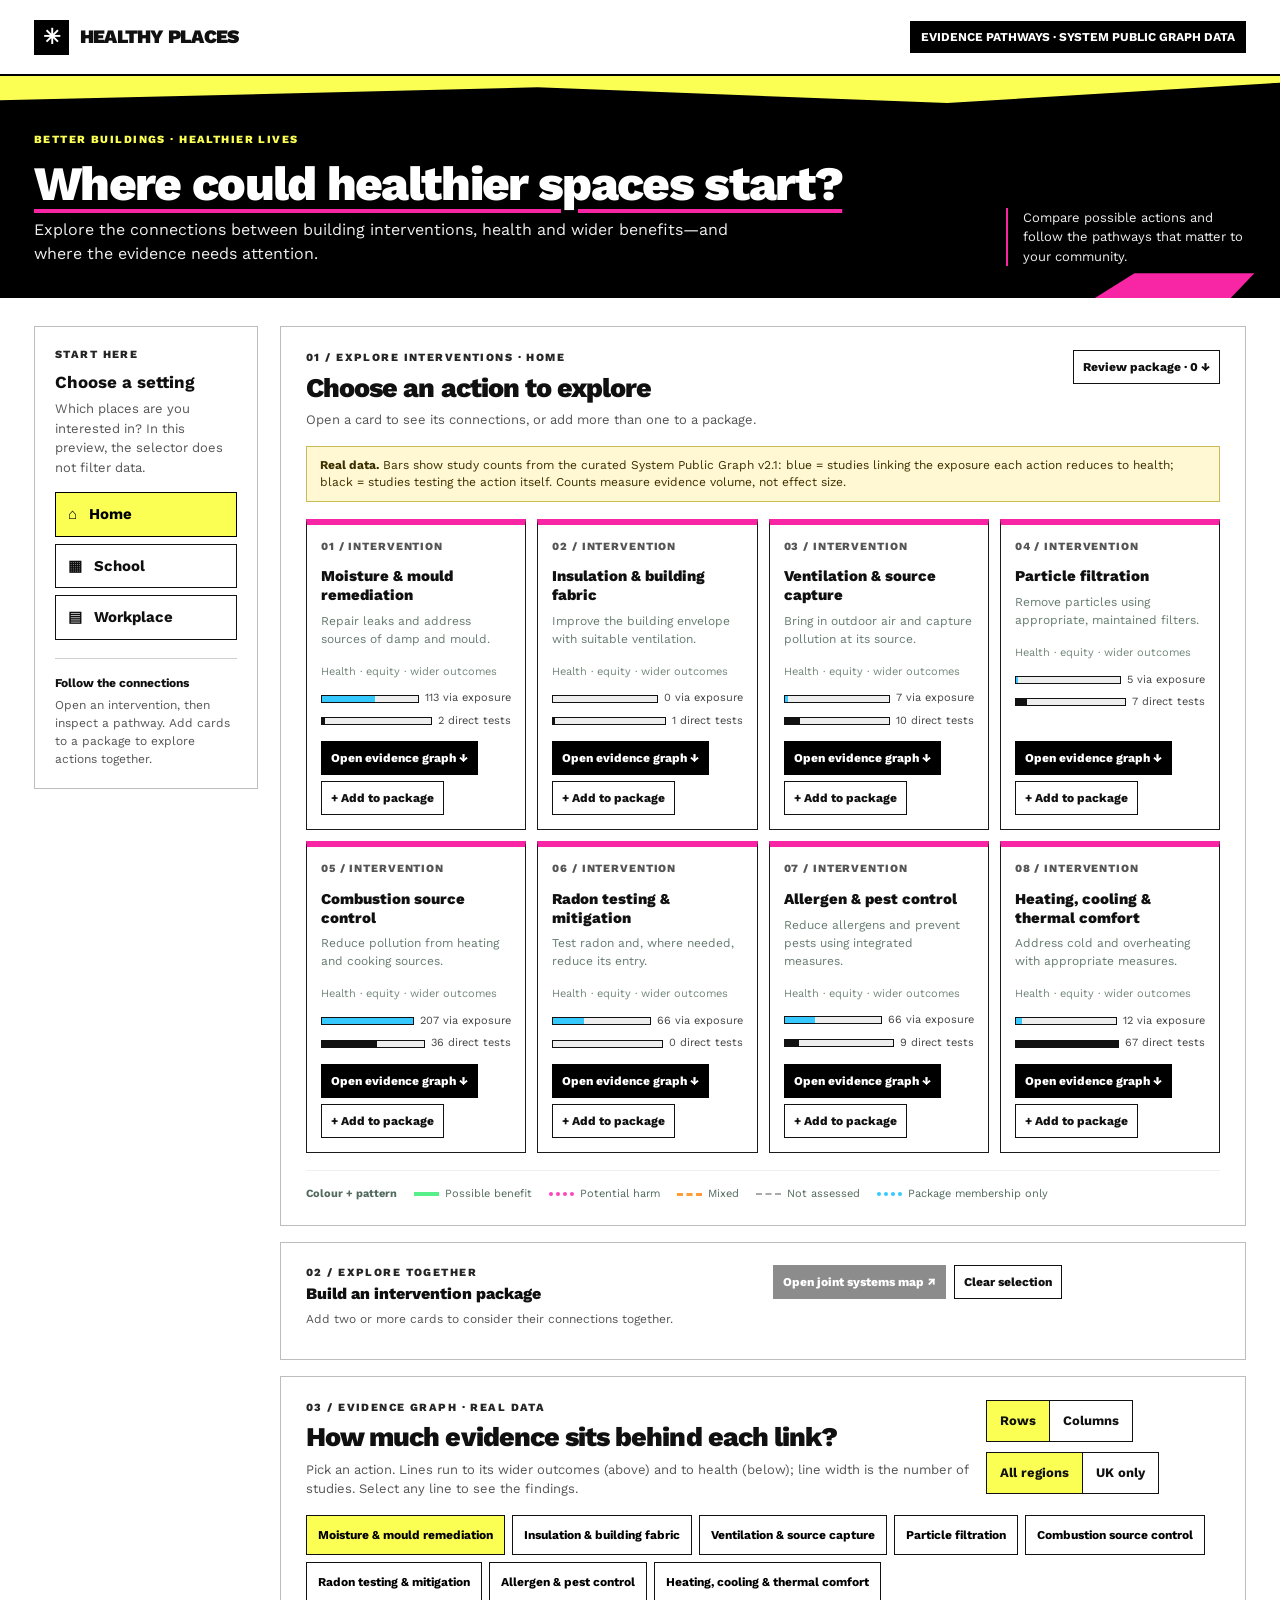
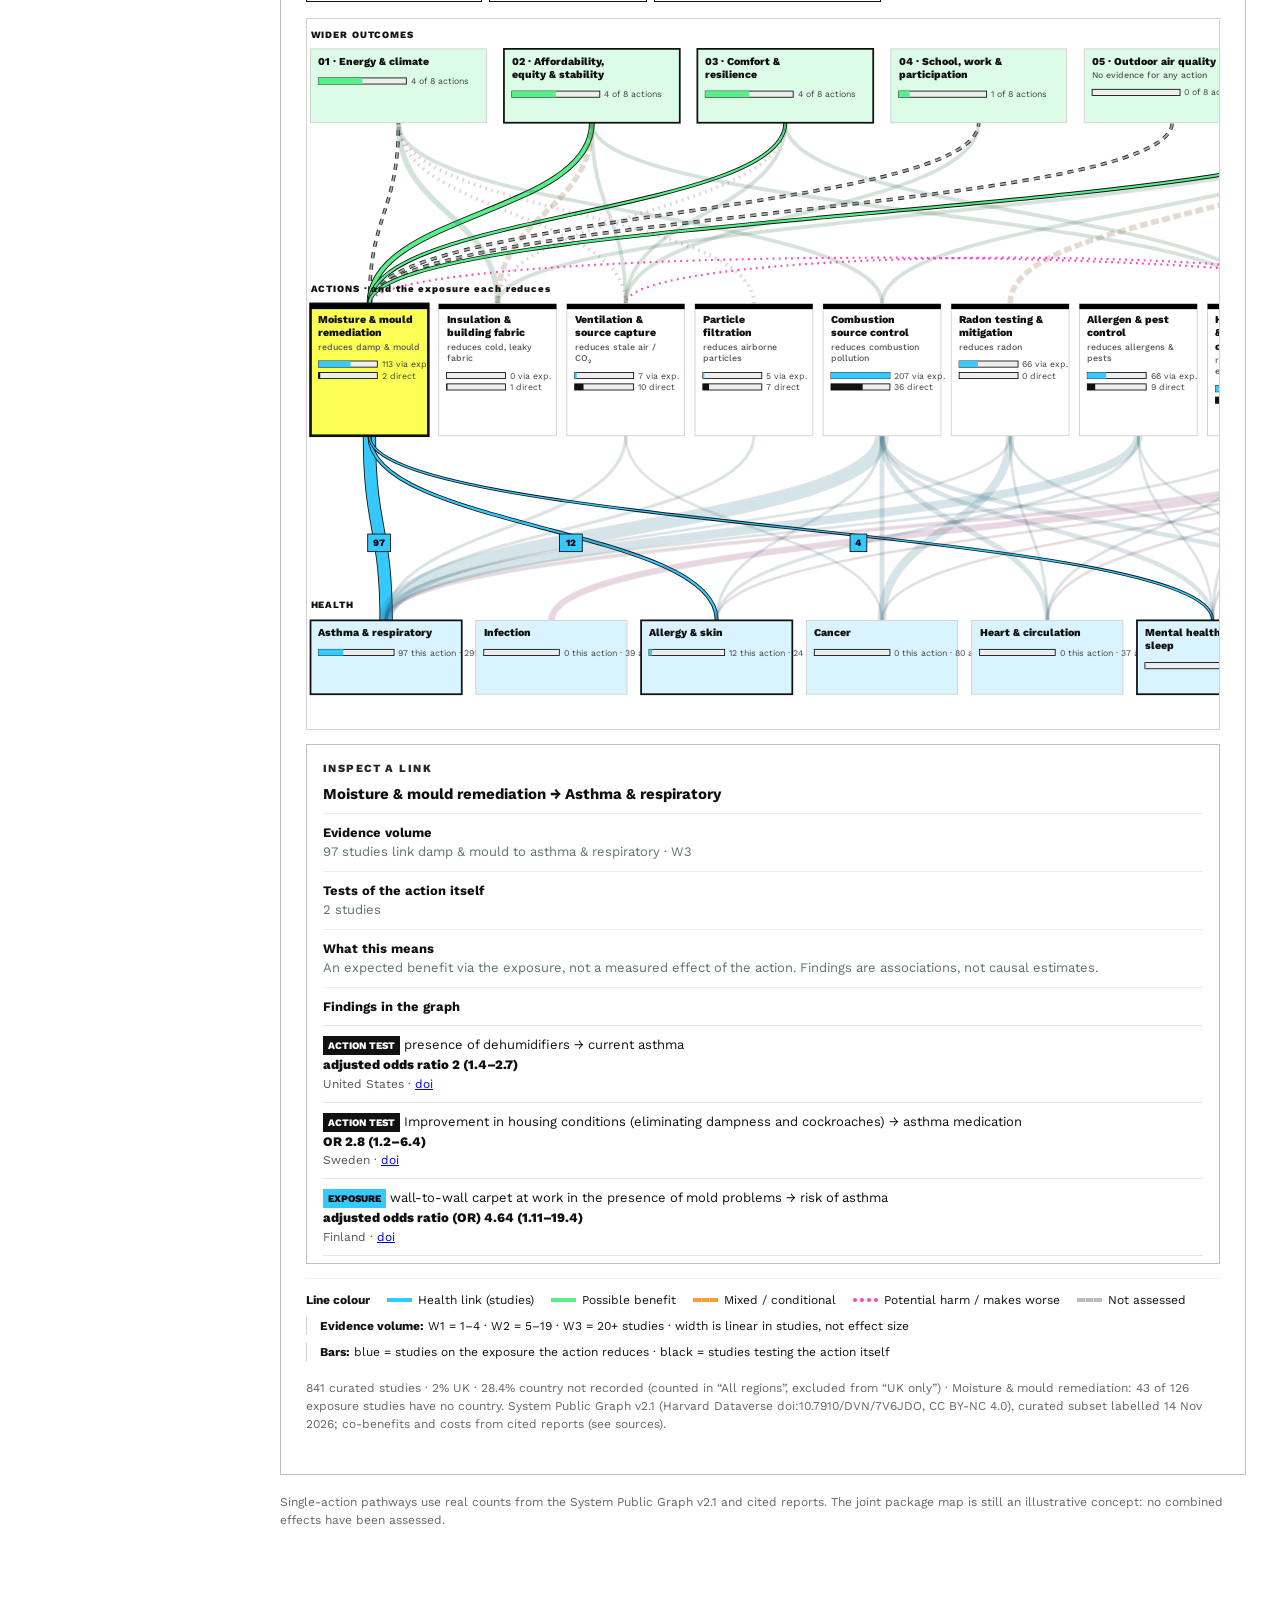
==== index.html @ 74976716 "Serve app at Pages root; ignore raw downloads" ====
<!doctype html>
<html lang="en"><head><meta charset="utf-8"><meta name="viewport" content="width=device-width, initial-scale=1">
<title>Healthy Places — indoor air evidence pathways</title>
<link rel="preconnect" href="https://fonts.googleapis.com"><link href="https://fonts.googleapis.com/css2?family=Work+Sans:wght@400;500;600;700;800;900&display=swap" rel="stylesheet">
<style>
:root{--ink:#173a32;--muted:#60766d;--green:#17664f;--line:#dce7dd;--paper:#f5f7f1;--amber:#a96114;--harm:#9b4661}*{box-sizing:border-box}body{margin:0;background:var(--paper);color:var(--ink);font:15px/1.5 system-ui,-apple-system,"Segoe UI",sans-serif}button{font:inherit;cursor:pointer}button:focus-visible{outline:3px solid #d39737;outline-offset:3px}.shell{max-width:1390px;margin:auto;padding:0 34px}.top{background:white;border-bottom:1px solid var(--line)}.top .shell{height:74px;display:flex;align-items:center;justify-content:space-between}.brand{display:flex;gap:11px;align-items:center;font-weight:800;font-size:19px;letter-spacing:-.04em}.mark{display:grid;place-items:center;width:35px;height:35px;border-radius:11px;background:#226f5a;color:#fff;font-size:21px}.tag{font-size:12px;font-weight:700;color:#527366;background:#eaf3eb;border-radius:50px;padding:7px 11px}.main{padding-top:34px;padding-bottom:60px}.eyebrow,.cap{font-size:11px;letter-spacing:.13em;text-transform:uppercase;font-weight:800;color:#5a8371}.hero{display:flex;justify-content:space-between;gap:30px;align-items:end;margin-bottom:25px}.hero h1{font:500 clamp(34px,4vw,48px)/1.08 Georgia,serif;letter-spacing:-.035em;margin:9px 0}.hero p{margin:0;max-width:700px;color:var(--muted);font-size:16px}.hero-note{border-left:2px solid #b5d5c2;padding-left:15px;max-width:240px;color:var(--muted);font-size:13px}.layout{display:grid;grid-template-columns:224px minmax(0,1fr);align-items:start;gap:22px}.side,.panel,.detail,.pack{background:white;border:1px solid var(--line);border-radius:16px}.side{padding:20px;position:sticky;top:15px}.side h2{font-size:17px;margin:6px 0 4px}.side p{font-size:13px;color:var(--muted);margin:0 0 15px}.choices{display:grid;gap:7px}.choice{border:1px solid var(--line);background:white;color:var(--ink);border-radius:9px;padding:10px 12px;text-align:left;font-weight:700}.choice[aria-pressed=true]{background:#e5f2e9;border-color:#76a58a;color:#155e48}.side-note{border-top:1px solid var(--line);padding-top:15px;margin-top:18px;font-size:12px;color:var(--muted)}.side-note b{display:block;color:var(--ink);margin-bottom:4px}.panel{padding:23px 25px}.panelhead{display:flex;justify-content:space-between;gap:16px;align-items:start}.panelhead h2,.detail h2{font:500 27px/1.15 Georgia,serif;letter-spacing:-.02em;margin:6px 0}.panelhead p,.detail p{margin:0;color:var(--muted);font-size:13px}.sim{background:#fff5e3;color:#835921;border:1px solid #eddbb7;border-radius:9px;padding:10px 13px;margin:17px 0;font-size:12px;line-height:1.4}.cards{display:grid;grid-template-columns:repeat(4,minmax(0,1fr));gap:11px}.card{display:flex;flex-direction:column;border:1px solid #d6e5d8;background:#f9fcf8;border-radius:13px;padding:14px;min-height:252px;overflow:hidden}.card.open{background:#f1f8f3;border-color:#8bb69a}.card-top{display:flex;justify-content:space-between;align-items:center;gap:6px}.number{font-size:11px;color:#799083;font-weight:800;letter-spacing:.08em}.card h3{font-size:15px;line-height:1.25;margin:10px 0 7px}.card p{font-size:12px;color:#667b70;margin:0}.card-body{flex:1}.front-foot{font-size:11px;color:#75897d;margin-top:16px}.card-actions{display:flex;gap:6px;flex-wrap:wrap;margin-top:12px}.btn{border:1px solid #bad6c3;border-radius:8px;color:#175d47;background:white;font-size:12px;font-weight:750;padding:7px 9px}.btn.primary{background:#1d6a50;color:white;border-color:#1d6a50}.btn[aria-pressed=true]{background:#e1f1e5;border-color:#83b493}.card-graph{height:107px;width:100%;display:block;margin:4px 0 0}.svg-label{font:600 10px system-ui;fill:#375a4c}.svg-small{font:600 8px system-ui;fill:#587567}.back-caption{font-size:10px!important;color:#708479!important}.mini-legend{display:flex;flex-wrap:wrap;align-items:center;gap:8px 17px;border-top:1px solid #edf1ed;margin-top:17px;padding-top:15px;font-size:11px;color:#526a5e}.leg{display:inline-flex;align-items:center;gap:6px}.stroke{width:25px;border-top:4px solid #23816a}.stroke.mix{border-color:#c27c20;border-top-width:3px;border-top-style:dashed}.stroke.harm{border-color:#a24a67;border-top-style:dotted}.stroke.na{border-color:#8b9b92;border-top-style:dashed;border-top-width:2px}.weight{border-left:1px solid var(--line);padding-left:13px}.detail,.pack{margin-top:16px;padding:22px 25px}.detailhead{display:flex;align-items:start;justify-content:space-between;gap:15px}.detailhead .tag{white-space:nowrap}.flow{display:grid;grid-template-columns:1fr 42px 1fr 42px 1fr 42px 1fr;align-items:center;gap:0;margin:18px 0}.node{background:#f5f9f4;border:1px solid #dce9dc;border-radius:10px;padding:13px;min-height:91px}.node b{display:block;font-size:13px;line-height:1.25;margin-top:7px}.node span{font-size:10px;color:#668073;text-transform:uppercase;letter-spacing:.07em;font-weight:800}.edge{height:0;border-top:5px solid #23816a;position:relative}.edge:after{content:'›';position:absolute;right:-3px;top:-16px;color:#23816a;font-size:21px}.edge.mid{border-top:3px dashed #c27c20}.edge.mid:after{color:#a66b1e}.edge.none{border-top:2px dashed #8b9b92}.edge.none:after{color:#8b9b92}.details-grid{display:grid;grid-template-columns:1fr 1fr;gap:10px}.insight{background:#f7f9f5;border-radius:9px;padding:12px 14px;font-size:12px;color:#5f7369}.insight b{display:block;color:#254f3d;margin-bottom:3px}.pack{display:flex;justify-content:space-between;gap:20px;align-items:center}.pack h2{font-size:16px;margin:0 0 4px}.pack p{font-size:12px;color:var(--muted);margin:0}.selected{display:flex;flex-wrap:wrap;gap:6px;margin-top:9px}.chip{border-radius:30px;padding:5px 9px;background:#eaf4eb;color:#27614a;font-size:11px;font-weight:700}.foot{font-size:12px;color:#708377;margin:18px 0}.focus-btn{border:0;background:none;text-decoration:underline;text-underline-offset:3px;color:#17664f;padding:0;font-weight:700;font-size:11px}.live{position:absolute;left:-9999px}.back-title{font-size:11px;font-weight:700;color:#4e7461;margin:7px 0 0}
@media(max-width:1150px){.cards{grid-template-columns:repeat(2,minmax(0,1fr))}.card{min-height:222px}}@media(max-width:750px){.shell{padding-left:17px;padding-right:17px}.hero-note{display:none}.layout{grid-template-columns:1fr}.side{position:static}.choices{grid-template-columns:repeat(3,1fr)}.side-note{display:none}.panel,.detail,.pack{padding:18px}.flow{grid-template-columns:1fr;gap:4px}.node{min-height:auto}.edge,.edge.mid,.edge.none{height:18px;width:0;border-top:0;border-left:3px solid #23816a;justify-self:center}.edge.mid{border-left:3px dashed #c27c20}.edge.none{border-left:2px dashed #8b9b92}.edge:after{content:'⌄';right:auto;top:2px;left:-7px}.pack{align-items:start;flex-direction:column}.weight{border:0;padding:0}.details-grid{grid-template-columns:1fr}}@media(max-width:470px){.cards{grid-template-columns:1fr}.hero h1{font-size:34px}.top .tag{font-size:10px}.panelhead{display:block}.card{min-height:190px}}
.svg-label{font-size:12px}.svg-small{font-size:10px}.card-graph{height:120px}.card{min-height:240px}.pack>div{flex:1}.pack{align-items:flex-start}
dialog.map-dialog{border:0;border-radius:18px;padding:0;width:min(1500px,96vw);max-width:none;max-height:95vh;background:#f6f8f3;color:var(--ink);box-shadow:0 30px 90px #0b2a1b55}dialog.map-dialog::backdrop{background:#102e24bb}.modal-head{position:sticky;top:0;z-index:5;background:#fff;border-bottom:1px solid var(--line);padding:18px 27px;display:flex;align-items:start;justify-content:space-between;gap:20px}.modal-head h2{font:500 30px/1.15 Georgia,serif;margin:4px 0}.modal-head p{font-size:13px;color:var(--muted);margin:0}.close{background:white;border:1px solid var(--line);border-radius:8px;padding:8px 13px;color:var(--ink);font-weight:700}.modal-body{padding:0 27px 28px}.map-grid{display:grid;grid-template-columns:minmax(0,1fr) 280px;gap:15px;align-items:start}.map-box,.inspector,.investment{background:#fff;border:1px solid var(--line);border-radius:14px}.map-box{padding:17px}.map-box h3,.inspector h3,.investment h3{margin:0;font-size:16px}.map-box p,.inspector p,.investment p{font-size:12px;color:var(--muted);margin:5px 0}.graph-wrap{overflow-x:auto;background:#f9fbf8;border:1px solid #edf2eb;border-radius:11px;margin-top:12px}.network{width:100%;min-width:850px;height:auto;display:block}.network text{font-family:system-ui,sans-serif}.network .heading{font-size:11px;letter-spacing:1px;font-weight:800;fill:#678579}.network .node-title{font-size:12px;font-weight:700;fill:#254e40}.network .node-sub{font-size:10px;fill:#71867b}.network .map-edge{fill:none;stroke-linecap:round}.network .edge-hit{fill:none;stroke:transparent;stroke-width:20;cursor:pointer}.network .edge-hit:focus{stroke:#e4b45177;outline:none}.network .edge-num{font-size:10px;font-weight:800;fill:white;pointer-events:none}.network .edge-badge{pointer-events:none}.map-legend{margin:10px 0 0;padding:0;border:0}.inspector{padding:17px;position:sticky;top:90px}.inspector h4{font-size:14px;line-height:1.3;margin:12px 0}.metric{border-top:1px solid #e8eee8;padding:9px 0;font-size:12px;color:#5d7468}.metric b{display:block;color:#244b3b}.demo-label{font-weight:800;color:#9b6426}.link-list{display:flex;flex-wrap:wrap;gap:6px;margin-top:11px}.link-list button{font-size:11px;padding:6px 8px}.link-list button[aria-pressed=true]{background:#1e6b51;color:white;border-color:#1e6b51}.investment{padding:18px;margin-top:15px}.investment-grid{display:grid;grid-template-columns:repeat(3,1fr);gap:10px;margin-top:10px}.investment-cell{padding:13px;background:#f6f9f5;border-radius:9px}.investment-cell b{font-size:12px;color:#275443}.investment-cell p{font-size:12px}.card{min-height:205px}.card h3{margin-top:12px}.node-under{font-size:11px;color:#769083;margin-top:13px}
@media(max-width:1000px){.map-grid{grid-template-columns:1fr}.inspector{position:static}.investment-grid{grid-template-columns:1fr}.modal-head{position:static}.modal-body{padding:0 16px 20px}.modal-head{padding:16px}.modal-head h2{font-size:24px}} 
dialog.map-dialog{border-radius:0}.network .edge-hit{stroke-width:26}.link-list button{font-size:12px}.map-note{margin:8px 0!important;font-size:12px!important;color:#4b4b4b!important}
/* Visual language inspired by Elevate Great: bold typography, monochrome and angular neon accents. */
:root{--ink:#101010;--muted:#555;--green:#111;--line:#d0d0d0;--paper:#fff}body{font-family:"Work Sans",Arial,Helvetica,sans-serif;background:#fff}.top{border-bottom:2px solid #000}.brand{font-weight:900;text-transform:uppercase;letter-spacing:-.04em}.mark{background:#000;color:#fff;border-radius:0}.top .tag{background:#000;color:#fff;border-radius:0;text-transform:uppercase}.main{padding-top:0}.hero{position:relative;background:#000;color:#fff;margin:0 -34px 28px;padding:56px 34px 32px;overflow:hidden}.hero:before{content:"";position:absolute;top:0;left:0;right:0;height:27px;background:#fbff54;clip-path:polygon(0 0,100% 0,100% 25%,74% 100%,42% 42%,0 90%)}.hero:after{content:"";position:absolute;right:2%;bottom:0;width:160px;height:25px;background:#f825a5;clip-path:polygon(25% 0,100% 0,85% 100%,0 100%)}.hero h1,.panelhead h2,.modal-head h2{font-family:"Work Sans",Arial,Helvetica,sans-serif;font-weight:800;letter-spacing:-.035em}.hero h1{text-decoration:underline;text-decoration-color:#f825a5;text-decoration-thickness:4px;text-underline-offset:9px}.hero p,.hero-note{color:#eee}.hero .eyebrow{color:#fbff54}.hero-note{border-color:#f825a5}.eyebrow,.cap{color:#252525}.side,.panel,.pack,.map-box,.inspector,.investment,.map-dialog,.card,.investment-cell{border-radius:0}.side,.panel,.pack,.map-box,.inspector,.investment{border:1px solid #bdbdbd}.card{background:#fff;border:1px solid #1b1b1b;border-top:6px solid #f825a5}.card h3{font-weight:800}.number{color:#555}.choice{border:1px solid #111;border-radius:0}.choice[aria-pressed=true]{background:#fbff54;color:#000;border-color:#000}.btn{border:1px solid #111;border-radius:0;color:#111;background:#fff}.btn.primary{background:#000;border-color:#000;color:#fff}.btn:hover,.btn.primary:hover{background:#f825a5;color:#000;border-color:#000}.btn[aria-pressed=true],.chip{background:#fbff54;color:#000;border-radius:0}.sim{background:#fff8d2;color:#3d3000;border:1px solid #c8ba55;border-radius:0}.tag{background:#f5f5f5;color:#111;border-radius:0}.modal-head{border-bottom:4px solid #f825a5}.modal-head h2{font-size:30px}.close{border:1px solid #000;border-radius:0}.map-box,.inspector{background:#fff}.graph-wrap{background:#fafafa;border:1px solid #d1d1d1;border-radius:0}.network .heading{fill:#333}.network .node-title{fill:#111}.investment-cell{background:#f1f1f1}.investment-cell b{color:#111}.link-list button[aria-pressed=true]{background:#000;border-color:#000}.pack h2{font-weight:800}.foot{color:#666}dialog.map-dialog::backdrop{background:#000b}button:focus-visible{outline:3px solid #d31585;outline-offset:3px}@media(max-width:750px){.hero{margin-left:-17px;margin-right:-17px;padding-left:17px;padding-right:17px}.hero:after{display:none}}
.graph-wrap{background:#101010;border:0}.network .heading{fill:#dedede}.network .node-title{fill:#111}.network .edge-num{fill:#111;font-size:10px}.stroke{border-color:#57ef8a}.stroke.mix{border-color:#ff9c36}.stroke.harm{border-color:#ff43bd}.stroke.na{border-color:#aaa}.stroke.member{border-color:#36c9ff;border-top-style:dotted}.package-actions{display:flex;gap:8px;align-items:start;flex-wrap:wrap}.btn:disabled{opacity:.45;cursor:not-allowed}.matrix-wrap{overflow-x:auto;margin-top:20px}.matrix-wrap h3{margin-bottom:6px}.matrix{width:100%;border-collapse:collapse;font-size:12px}.matrix th,.matrix td{text-align:left;border:1px solid #ccc;padding:9px;min-width:130px}.matrix thead th{background:#111;color:white}.matrix tbody th{background:#f4f4f4}.matrix .unknown-cell{color:#555;font-weight:700}.matrix .joint-row th{background:#fbff54}.score-legend{background:#f5f5f5;padding:9px;margin-top:10px;font-size:12px;color:#111}.score-legend b{font-weight:800}.network text{font-family:'Work Sans',Arial,sans-serif}.modal-body .metric b{color:#111}
.index-group{border:1px solid #a5a5a5;margin:8px 0;background:#fff}.index-group summary{cursor:pointer;padding:12px 14px;font-weight:800;background:#f3f3f3;list-style-position:inside}.index-group[open] summary{background:#fbff54}.index-group .group-content{padding:12px}.index-group .group-content p{margin:0 0 10px;color:#444}.matrix-scroll{overflow-x:auto}.matrix{width:100%;min-width:530px}.matrix th,.matrix td{vertical-align:top}.matrix th:first-child{min-width:270px}.matrix thead th:not(:first-child){min-width:150px}.matrix td{color:#333}.indicator-unit{display:block;font-weight:400;color:#555;margin-top:3px}.matrix-actions{display:flex;gap:8px;flex-wrap:wrap;margin:10px 0}.index-count{font-size:11px;font-weight:500;margin-left:5px}.joint-head{background:#075d80!important}.scope-note{font-size:12px;color:#444;max-width:950px}
body:has(dialog[open]){overflow:hidden}.matrix-wrap{scroll-margin-top:150px}.inspector{top:145px}.index-count{font-size:12px}.metric,.matrix,.scope-note{font-size:13px}@media(max-width:1000px){.inspector{position:static}.matrix-wrap{scroll-margin-top:16px}}
.gctl{display:flex;gap:10px;flex-wrap:wrap}.seg{display:flex;border:1px solid #111}.seg button{border:0;background:#fff;color:#111;padding:9px 13px;font-weight:700;font-size:13px;min-height:40px}.seg button[aria-pressed=true]{background:#fbff54}.seg button+button{border-left:1px solid #111}
.gpick{display:flex;flex-wrap:wrap;gap:7px;margin:16px 0}.gpick button{border:1px solid #111;background:#fff;color:#000;padding:9px 11px;font-weight:700;font-size:12px;min-height:40px}.gpick button[aria-pressed=true]{background:#fbff54}
.gwrap{display:grid;grid-template-columns:1fr;gap:14px;align-items:start}.gscroll{overflow-x:auto;border:1px solid #d1d1d1;background:#fff}#gsvg{display:block;width:100%;min-width:1150px;height:auto}
#gsvg text{font-family:'Work Sans',Arial,sans-serif}#gsvg .hit{fill:none;stroke:transparent;stroke-width:16;cursor:pointer}#gsvg .hit:focus{outline:none;stroke:#fbff5499}#gsvg .nodeg{cursor:pointer}
.ginspect{border:1px solid #bdbdbd;padding:16px;max-height:520px;overflow:auto;font-size:13px}.ginspect h4{margin:8px 0;font-size:15px;line-height:1.3}.ginspect .metric b{display:block;color:#111}
.ginspect ul{list-style:none;margin:0;padding:0}.ginspect li{border-top:1px solid #e5e5e5;padding:9px 0}.ginspect li .st{font-weight:800}.ginspect li .meta{color:#555;font-size:12px}.tagk{display:inline-block;font-size:10px;font-weight:800;padding:2px 5px;margin-right:4px;background:#111;color:#fff}.tagk.e{background:#36c9ff;color:#000}
.glegend{display:flex;flex-wrap:wrap;gap:8px 17px;align-items:center;border-top:1px solid #edf1ed;margin-top:14px;padding-top:12px;font-size:12px;color:#111}.gl{width:25px;border-top:4px solid}.cardbars{margin:10px 0 0;display:grid;gap:6px}.cardbars .row{display:flex;align-items:center;gap:6px;font-size:11px;color:#444}.cardbars .trk{flex:1;height:8px;border:1px solid #111;background:#eee;position:relative}.cardbars .fill{position:absolute;left:0;top:0;bottom:0}
@media(max-width:1000px){.gwrap{grid-template-columns:1fr}.ginspect{position:static;max-height:none}}
</style></head><body>
<header class="top"><div class="shell"><div class="brand"><span class="mark">✳</span> Healthy Places</div><span class="tag">Evidence pathways · System Public Graph data</span></div></header>
<main class="shell main"><div class="hero"><div><div class="eyebrow">Better buildings · healthier lives</div><h1>Where could healthier spaces start?</h1><p>Explore the connections between building interventions, health and wider benefits—and where the evidence needs attention.</p></div><div class="hero-note">Compare possible actions and follow the pathways that matter to your community.</div></div>
<div class="layout"><aside class="side"><div class="cap">Start here</div><h2>Choose a setting</h2><p>Which places are you interested in? In this preview, the selector does not filter data.</p><div class="choices" role="group" aria-label="Setting"><button class="choice" data-setting="Home" aria-pressed="true">⌂ &nbsp; Home</button><button class="choice" data-setting="School" aria-pressed="false">▦ &nbsp; School</button><button class="choice" data-setting="Workplace" aria-pressed="false">▤ &nbsp; Workplace</button></div><div class="side-note"><b>Follow the connections</b>Open an intervention, then inspect a pathway. Add cards to a package to explore actions together.</div></aside>
<div><section class="panel"><div class="panelhead"><div><div class="eyebrow">01 / Explore interventions · <span id="setting-label">Home</span></div><h2>Choose an action to explore</h2><p>Open a card to see its connections, or add more than one to a package.</p></div><button class="btn" id="review" type="button">Review package · 0 ↓</button></div><div class="sim"><b>Real data.</b> Bars show study counts from the curated System Public Graph v2.1: blue = studies linking the exposure each action reduces to health; black = studies testing the action itself. Counts measure evidence volume, not effect size.</div><div id="cards" class="cards"></div><div class="mini-legend" aria-label="Legend"><b>Line colour + pattern</b><span class="leg"><i class="stroke"></i> Benefit</span><span class="leg"><i class="stroke harm"></i> Potential harm</span><span class="leg"><i class="stroke mix"></i> Mixed</span><span class="leg"><i class="stroke na"></i> Not assessed</span><span class="weight"><b>Weight:</b> thicker = stronger reviewed evidence, not larger effect.</span></div></section>
<section class="pack" id="package"><div><div class="eyebrow">02 / Explore together</div><h2>Build an intervention package</h2><p id="pack-note">Add two or more cards to consider their connections together.</p><div id="selected" class="selected"></div><div id="pack-comparison"></div></div><div class="package-actions"><button id="open-package" class="btn primary" type="button" aria-haspopup="dialog" disabled>Open joint systems map ↗</button><button id="clear" class="btn" type="button">Clear selection</button></div></section><section class="panel" id="graph" aria-labelledby="graph-title" style="margin-top:16px">
<div class="panelhead"><div><div class="eyebrow">03 / Evidence graph · real data</div><h2 id="graph-title">How much evidence sits behind each link?</h2><p>Pick an action. Lines run to its wider outcomes (above) and to health (below); line width is the number of studies. Select any line to see the findings.</p></div>
<div class="gctl"><div class="seg" role="group" aria-label="Layout"><button type="button" data-layout="rows" aria-pressed="true">Rows</button><button type="button" data-layout="cols" aria-pressed="false">Columns</button></div>
<div class="seg" role="group" aria-label="Evidence from"><button type="button" data-region="all" aria-pressed="true">All regions</button><button type="button" data-region="uk" aria-pressed="false">UK only</button></div></div></div>
<div id="gpick" class="gpick" role="group" aria-label="Choose an action"></div>
<div class="gwrap"><div class="gscroll"><svg id="gsvg" role="group" aria-label="Evidence graph"></svg></div>
<aside class="ginspect" aria-live="polite"><div class="eyebrow">Inspect a link</div><div id="ginspect"></div></aside></div>
<div class="glegend"><b>Line colour</b><span class="leg"><i class="gl" style="border-color:#36c9ff"></i> Health link (studies)</span><span class="leg"><i class="gl" style="border-color:#57ef8a"></i> Possible benefit</span><span class="leg"><i class="gl" style="border-color:#ff9c36;border-top-style:dashed"></i> Mixed / conditional</span><span class="leg"><i class="gl" style="border-color:#ff43bd;border-top-style:dotted"></i> Potential harm / makes worse</span><span class="leg"><i class="gl" style="border-color:#bcbcbc;border-top-style:dashed"></i> Not assessed</span>
<span class="weight"><b>Evidence volume:</b> W1 = 1–4 · W2 = 5–19 · W3 = 20+ studies · width is linear in studies, not effect size</span>
<span class="weight"><b>Bars:</b> blue = studies on the exposure the action reduces · black = studies testing the action itself</span></div>
<p class="foot" id="gfoot"></p>
</section>
<p class="foot">Single-action pathways use real counts from the System Public Graph v2.1 and cited reports. The joint package map is still an illustrative concept: no combined effects have been assessed.</p></div></div></main><div id="announcement" class="live" aria-live="polite"></div>
<dialog class="map-dialog" id="map-dialog" aria-labelledby="map-title"><div class="modal-head"><div><div class="eyebrow">Intervention systems map · illustrative</div><h2 id="map-title"></h2><p id="map-subtitle"></p></div><button class="close" id="close-map" type="button">✕ &nbsp; Close map</button></div><div class="modal-body"><div class="sim"><b>Example only — not evidence or a ranking.</b> The connections, colours and weights are illustrative placeholders, repeated across maps. They do not represent assessed causal effects or investment recommendations.</div><div class="map-grid"><section class="map-box"><div class="eyebrow">01 / Trace the system</div><h3>Follow the connections</h3><p>Select a numbered line, or choose its corresponding link below the map, to inspect the connection.</p><div class="graph-wrap"><svg id="network" class="network" viewBox="0 0 900 365" role="group" aria-label="Illustrative weighted network of interventions, indoor conditions, health and wider outcomes"></svg></div><div class="mini-legend map-legend"><span class="leg"><i class="stroke"></i> Benefit</span><span class="leg"><i class="stroke harm"></i> Potential harm</span><span class="leg"><i class="stroke mix"></i> Mixed</span><span class="leg"><i class="stroke na"></i> Not assessed</span><span class="weight">Thicker = stronger reviewed evidence, not larger effect</span></div><p class="map-note">Arrows show a proposed direction of influence; increases or decreases are not yet assessed. Unconnected outcomes remain open questions.</p><div id="links" class="link-list" aria-label="Select a pathway connection"></div></section><aside class="inspector" aria-live="polite"><div class="eyebrow">02 / Inspect a link</div><h3>Evidence detail</h3><h4 id="inspect-title"></h4><div class="metric"><b>Direction &amp; evidence confidence</b><span id="inspect-style" class="demo-label"></span> · illustrative only</div><div class="metric"><b>Effect magnitude &amp; uncertainty</b>Not populated; keep separate from confidence.</div><div class="metric"><b>Population, setting &amp; geography</b>Not assessed. Compare who benefits and who may be left out.</div><div class="metric"><b>Sources &amp; contradictions</b>No graph records linked. Association alone does not establish causation.</div></aside></div><section class="investment"><div class="eyebrow">03 / From evidence to action</div><h3>Where should we focus?</h3><p>These are decision prompts, not results. A strong link is not automatically the greatest leverage point.</p><div class="investment-grid"><div class="investment-cell"><b>Potential leverage</b><p>Review health burden, effect size, distribution and feasibility alongside confidence before prioritising action.</p></div><div class="investment-cell"><b>Weak or missing links</b><p>Investigate unassessed links, conflicting findings and groups underrepresented in the evidence.</p></div><div class="investment-cell"><b>Investment &amp; trade-offs</b><p>Consider costs, implementation, equity and harms; distinguish contextual NHS costs from proven savings.</p></div></div></section></div></dialog>
<script>window.HP_DATA={"interventions":[{"key":"Moisture & mould remediation","name":"Moisture & mould remediation","exposure":"damp & mould","harm_total":113,"exp_studies":126,"exp_uk":4,"direct":2,"direct_uk":0,"regions":{"Unknown":43,"East Asia":29,"Multi-country":14,"Europe (non-UK)":13,"North America":11,"UK":4,"Latin America":4,"Southeast Asia":3,"Oceania":2,"Africa":1,"South Asia":1,"Middle East & Central Asia":1},"settings":{"other/unspecified":47,"home":40,"school":32,"workplace":7},"health":{"resp":{"harm":97,"harm_uk":0,"direct":2,"direct_uk":0,"findings":[{"k":"intervention","a":"presence of dehumidifiers","b":"current asthma","st":"adjusted odds ratio","v":2.0,"lo":1.4,"hi":2.7,"c":"United States","r":"North America","doi":"10.1177/003335491012500615","pm":21121233.0,"trial":false},{"k":"intervention","a":"Improvement in housing conditions (eliminating dampness and cockroaches)","b":"asthma medication","st":"OR","v":2.8,"lo":1.2,"hi":6.4,"c":"Sweden","r":"Europe (non-UK)","doi":"10.1136/bmjopen-2015-007979","pm":26739718.0,"trial":false},{"k":"exposure","a":"wall-to-wall carpet at work in the presence of mold problems","b":"risk of asthma","st":"adjusted odds ratio (OR)","v":4.64,"lo":1.11,"hi":19.4,"c":"Finland","r":"Europe (non-UK)","doi":"10.1093/aje/kwj249","pm":16877535.0,"trial":false},{"k":"exposure","a":"presence of mold","b":"current asthma","st":"adjusted odds ratio","v":2.1,"lo":1.3,"hi":3.3,"c":"United States","r":"North America","doi":"10.1177/003335491012500615","pm":21121233.0,"trial":false},{"k":"exposure","a":"reported mold exposure in the last year","b":"asthma symptoms and bronchial responsiveness","st":"odds ratio","v":1.44,"lo":null,"hi":null,"c":"multi-country/region (unspecified)","r":"Multi-country","doi":"10.1067/mai.2002.126383","pm":12170270.0,"trial":false},{"k":"exposure","a":"uncontrolled asthma","b":"observed mold in their homes","st":"prevalence ratio","v":1.4,"lo":1.1,"hi":1.8,"c":"multiple: United States; Puerto Rico","r":"Multi-country","doi":"10.1080/02770903.2020.1858861","pm":33272056.0,"trial":false},{"k":"exposure","a":"exposure to mold/dampness at home","b":"severe recurrent wheeze","st":"odds ratio","v":4.22,"lo":1.25,"hi":18.2,"c":"unknown","r":"Unknown","doi":"10.1016/j.jaip.2020.12.027","pm":33359443.0,"trial":false},{"k":"exposure","a":"molds at home","b":"recurrent wheezing","st":"OR","v":1.23,"lo":1.03,"hi":1.47,"c":"unknown","r":"Unknown","doi":"10.1016/j.jped.2021.01.001","pm":33567270.0,"trial":false},{"k":"exposure","a":"molds or fungi on the ceilings of their houses","b":"risk of childhood asthma","st":"odds ratio (OR)","v":1.8,"lo":1.1,"hi":2.9,"c":"China","r":"East Asia","doi":"10.1093/aje/kwf127","pm":12419771.0,"trial":false},{"k":"exposure","a":"presence of visible mold and/or mold odor in the workplace","b":"risk of asthma","st":"odds ratio","v":1.54,"lo":1.01,"hi":2.32,"c":"Finland","r":"Europe (non-UK)","doi":"10.1289/ehp.02110543","pm":12003761.0,"trial":false},{"k":"exposure","a":"observations of visible mold","b":"new-onset wheezing in children","st":"adjusted odds ratios","v":3.56,"lo":null,"hi":null,"c":"New Zealand","r":"Oceania","doi":"10.1111/ina.12413","pm":28779500.0,"trial":false},{"k":"exposure","a":"household mold exposure","b":"current asthma","st":"odds ratio","v":1.57,"lo":1.03,"hi":2.38,"c":"unknown","r":"Unknown","doi":"10.1016/j.ijheh.2021.113694","pm":33556714.0,"trial":false},{"k":"exposure","a":"mould at home at birth","b":"pneumonia","st":"OR","v":1.17,"lo":null,"hi":null,"c":"China","r":"East Asia","doi":"10.1016/j.envres.2018.08.003","pm":30121466.0,"trial":true},{"k":"exposure","a":"visible presence of mold","b":"current symptoms of rhinitis","st":"prevalence ratio","v":1.55,"lo":1.16,"hi":2.07,"c":"Singapore","r":"Southeast Asia","doi":"10.1111/j.1399-3038.2007.00544.x","pm":17617809.0,"trial":true}]},"inf":{"harm":0,"harm_uk":0,"direct":0,"direct_uk":0,"findings":[]},"allergy":{"harm":12,"harm_uk":0,"direct":0,"direct_uk":0,"findings":[{"k":"exposure","a":"fungi on walls of the house","b":"risk of early infantile atopic dermatitis","st":"odds ratio","v":2.14,"lo":1.41,"hi":3.22,"c":"multiple: Taiwan; Taiwan, Province of China","r":"Multi-country","doi":"10.1111/j.1399-3038.2007.00550.x","pm":17617812.0,"trial":true},{"k":"exposure","a":"dampness/humidity","b":"doctor-diagnosed eczema (DDE)","st":"odds ratio (aOR)","v":1.79,"lo":1.46,"hi":2.21,"c":"China","r":"East Asia","doi":"10.3390/ijerph18084131","pm":33919769.0,"trial":false},{"k":"exposure","a":"visible mold spots","b":"childhood eczema (ever)","st":"OR","v":1.46,"lo":1.29,"hi":1.66,"c":"China","r":"East Asia","doi":"10.1016/j.envres.2015.12.009","pm":26708528.0,"trial":false},{"k":"exposure","a":"Damp bed clothing","b":"Eczema","st":"OR","v":1.35,"lo":null,"hi":null,"c":"China","r":"East Asia","doi":"10.1016/j.envint.2019.104910","pm":31226554.0,"trial":false},{"k":"exposure","a":"exposure to viable, airborne molds","b":"amount of total IgE","st":"r","v":0.4399,"lo":null,"hi":null,"c":"unknown","r":"Unknown","doi":"10.1155/mi.2005.167","pm":16106103.0,"trial":false},{"k":"exposure","a":"water damage","b":"severity of atopic dermatitis","st":"odds ratio","v":14.52,"lo":1.75,"hi":121.13,"c":"unknown","r":"Unknown","doi":"10.1016/j.anai.2014.08.013","pm":25216974.0,"trial":false},{"k":"exposure","a":"Prenatal mold exposure (exposure to mold during pregnancy)","b":"development of atopic dermatitis","st":"adjusted odds ratio","v":1.36,"lo":1.01,"hi":1.83,"c":"unknown","r":"Unknown","doi":"10.1016/j.jped.2018.07.012","pm":30243937.0,"trial":false},{"k":"exposure","a":"visible mold","b":"offspring's atopic dermatitis at any age","st":"OR","v":1.35,"lo":1.12,"hi":1.62,"c":"multiple: Denmark; Norway; Sweden; Estonia","r":"Multi-country","doi":"10.1016/j.scitotenv.2022.158609","pm":36089044.0,"trial":false},{"k":"exposure","a":"Presence of mold spots or damp stains","b":"Eczema","st":"OR","v":1.47,"lo":null,"hi":null,"c":"China","r":"East Asia","doi":"10.1016/j.envint.2019.104910","pm":31226554.0,"trial":false},{"k":"exposure","a":"Water damage","b":"Eczema","st":"OR","v":1.44,"lo":null,"hi":null,"c":"China","r":"East Asia","doi":"10.1016/j.envint.2019.104910","pm":31226554.0,"trial":false}]},"cancer":{"harm":0,"harm_uk":0,"direct":0,"direct_uk":0,"findings":[]},"heart":{"harm":0,"harm_uk":0,"direct":0,"direct_uk":0,"findings":[]},"mental":{"harm":4,"harm_uk":1,"direct":0,"direct_uk":0,"findings":[{"k":"exposure","a":"Exposure to flooding leading to persistent damage to home (i.e. damp and visible mould in liveable rooms) (persistent damage to home)","b":"probable depression","st":"odds ratio","v":8.48,"lo":1.04,"hi":68.97,"c":"United Kingdom","r":"UK","doi":"10.1186/s12889-020-8424-3","pm":32223747.0,"trial":false},{"k":"exposure","a":"dampness and mold in the home","b":"depression","st":"odds ratio","v":1.44,"lo":null,"hi":null,"c":"multi-country/region (unspecified)","r":"Multi-country","doi":"10.2105/ajph.2006.093773","pm":17761567.0,"trial":false},{"k":"exposure","a":"dampness and mold in the home","b":"depression","st":"odds ratio","v":1.4,"lo":null,"hi":null,"c":"multi-country/region (unspecified)","r":"Multi-country","doi":"10.2105/ajph.2006.093773","pm":17761567.0,"trial":false},{"k":"exposure","a":"dampness and mold in the home","b":"depression","st":"odds ratio","v":1.15,"lo":null,"hi":null,"c":"multi-country/region (unspecified)","r":"Multi-country","doi":"10.2105/ajph.2006.093773","pm":17761567.0,"trial":false},{"k":"exposure","a":"dampness and mold in the home","b":"depression","st":"odds ratio","v":1.37,"lo":null,"hi":null,"c":"multi-country/region (unspecified)","r":"Multi-country","doi":"10.2105/ajph.2006.093773","pm":17761567.0,"trial":false},{"k":"exposure","a":"dampness and mold in the home","b":"depression","st":"odds ratio","v":1.24,"lo":null,"hi":null,"c":"multi-country/region (unspecified)","r":"Multi-country","doi":"10.2105/ajph.2006.093773","pm":17761567.0,"trial":false},{"k":"exposure","a":"dampness and mold in the home","b":"depression","st":"odds ratio","v":1.32,"lo":null,"hi":null,"c":"multi-country/region (unspecified)","r":"Multi-country","doi":"10.2105/ajph.2006.093773","pm":17761567.0,"trial":false},{"k":"exposure","a":"dampness and mold in the home","b":"depression","st":"odds ratio","v":1.34,"lo":null,"hi":null,"c":"multi-country/region (unspecified)","r":"Multi-country","doi":"10.2105/ajph.2006.093773","pm":17761567.0,"trial":false},{"k":"exposure","a":"exposure to dampness and mold at home and at work","b":"difficulty initiating sleep","st":"OR","v":1.28,"lo":1.06,"hi":1.55,"c":"multiple: Denmark; Norway; Sweden; Estonia","r":"Multi-country","doi":"10.1016/j.envint.2020.105691","pm":32272294.0,"trial":false},{"k":"exposure","a":"Mold Exposure (risk factor for depressive symptoms in Chinese older adults)","b":"Depressive symptoms","st":"odds ratio","v":1.26,"lo":1.01,"hi":1.58,"c":"China","r":"East Asia","doi":"10.1016/j.jad.2025.119442","pm":40404105.0,"trial":false}]},"hosp":{"harm":0,"harm_uk":0,"direct":0,"direct_uk":0,"findings":[]}},"cob":[{"g":1,"type":"benefit","w":"W2","text":"Private renters with damp: 48.9% vs 33.5% have a long-term illness (EHS 2023-24)","src":"EHS_HH"},{"g":2,"type":"benefit","w":"W1","text":"Wetter winters raise damp risk (CCRA3)","src":"CCC_ADAPT"},{"g":5,"type":"benefit","w":"W1","text":"Context: damp homes cost the NHS ~\u00a338m/yr \u2014 not proven savings","src":"BRE"}],"notes":["Cochrane (Sauni 2015): repair reduces adult asthma symptoms/infections but certainty moderate to very low; school evidence inconsistent [COCHRANE_MOULD]"],"gaps":["No open dataset linking damp/mould remediation to health outcomes; EHS gives prevalence only"],"sources":["EHS_LA","FT_ASTHMA","BRE","EHS_HH","AHS23","RSH_TSM","EUSILC_DAMP","COCHRANE_MOULD","WAP_ORNL","NHS_NCC_2324","NHS_HES_APC","NICE_NG149","NAO_ECO","SHCS_LA","PSSRU_UC25","CENSUS_TS052"]},{"key":"Building fabric (insulation, airtightness)","name":"Insulation & building fabric","exposure":"cold, leaky fabric","harm_total":0,"exp_studies":0,"exp_uk":0,"direct":1,"direct_uk":0,"regions":{},"settings":{},"health":{"resp":{"harm":0,"harm_uk":0,"direct":1,"direct_uk":0,"findings":[{"k":"intervention","a":"retrofit status","b":"absence of upper respiratory symptoms","st":"OR","v":1.8,"lo":1.1,"hi":2.9,"c":"Finland","r":"Europe (non-UK)","doi":"10.1016/j.ijheh.2018.05.009","pm":29859666.0,"trial":false}]},"inf":{"harm":0,"harm_uk":0,"direct":0,"direct_uk":0,"findings":[]},"allergy":{"harm":0,"harm_uk":0,"direct":0,"direct_uk":0,"findings":[]},"cancer":{"harm":0,"harm_uk":0,"direct":0,"direct_uk":0,"findings":[]},"heart":{"harm":0,"harm_uk":0,"direct":0,"direct_uk":0,"findings":[]},"mental":{"harm":0,"harm_uk":0,"direct":0,"direct_uk":0,"findings":[]},"hosp":{"harm":0,"harm_uk":0,"direct":0,"direct_uk":0,"findings":[]}},"cob":[{"g":0,"type":"benefit","w":"W2","text":"Observed gas use \u22123.9% (loft) to \u221213.2% (solid wall)","src":"NEED"},{"g":1,"type":"mixed","w":"W2","text":"Cost-effective only when targeted at at-risk households (NICE NG6)","src":"NICE_NG6"},{"g":2,"type":"harm","w":"W1","text":"Sealed homes can overheat (CCRA3); poor installs risk damp \u2014 NAO found major issues in 98% of external wall insulation under ECO4/GBIS","src":"NAO_ECO"},{"g":5,"type":"benefit","w":"W1","text":"Context: cold homes cost the NHS ~\u00a3540m/yr \u2014 not proven savings","src":"BRE"}],"notes":["Health benefit concentrated in people with inadequate warmth/chronic respiratory disease; untargeted retrofit >GBP 100k/QALY (NICE model) [COCHRANE_WARMTH; NICE_NG6]"],"gaps":["Few observed before/after retrofit energy + health datasets; EPC is modelled; heat-pump monitoring (EoH) access unverified","Retrofit quality is a hidden variable: NAO found 98% external / 29% internal wall insulation under ECO4/GBIS with major issues (damp & mould risk) - no health follow-up of affected homes"],"sources":["EHS_LA","FP_SUB","EPC_LIVE","FT_WINTER","BRE","RECS20","EPC_BULK","WALES_NEST","NEED","EFUS","WHO_HHGL","COCHRANE_WARMTH","WAP_ORNL","NICE_NG6","NHS_NCC_2324","KEARNS_EWI","NHS_HES_APC","NAO_ECO","CCC_ADAPT","DESNZ_HEE","SHCS_LA","PSSRU_UC25"]},{"key":"Ventilation & source capture","name":"Ventilation & source capture","exposure":"stale air / CO\u2082","harm_total":7,"exp_studies":13,"exp_uk":0,"direct":10,"direct_uk":1,"regions":{"East Asia":5,"Unknown":2,"South Asia":2,"Latin America":2,"Africa":1,"Multi-country":1},"settings":{"home":6,"other/unspecified":5,"workplace":1,"school":1},"health":{"resp":{"harm":6,"harm_uk":0,"direct":4,"direct_uk":0,"findings":[{"k":"intervention","a":"exhaust fan in the bathroom","b":"pneumonia","st":"OR","v":1.1,"lo":null,"hi":null,"c":"China","r":"East Asia","doi":"10.1016/j.envres.2018.08.003","pm":30121466.0,"trial":true},{"k":"intervention","a":"bedroom ventilation at night","b":"diagnosed rhinitis","st":"odds ratio","v":3.02,"lo":1.16,"hi":7.89,"c":"China","r":"East Asia","doi":"10.1111/ina.12742","pm":32939827.0,"trial":false},{"k":"intervention","a":"house ventilation","b":"acute respiratory infection in children","st":"odds ratio","v":4.32,"lo":2.61,"hi":7.15,"c":"Ethiopia","r":"Africa","doi":"10.1155/2018/9320603","pm":29743893.0,"trial":false},{"k":"intervention","a":"house ventilation","b":"acute respiratory infection in children","st":"AOR","v":4.32,"lo":2.61,"hi":7.15,"c":"Ethiopia","r":"Africa","doi":"10.1155/2018/9320603","pm":29743893.0,"trial":false},{"k":"intervention","a":"poor kitchen ventilation","b":"children's wheezing","st":"odds ratio","v":1.39,"lo":1.02,"hi":1.9,"c":"China","r":"East Asia","doi":"10.21037/jtd-19-crh-aq-005","pm":33209474.0,"trial":false},{"k":"exposure","a":"natural ventilation at home (versus frequent use of air-conditioning)","b":"asthma","st":"OR","v":0.5,"lo":0.3,"hi":0.8,"c":"China","r":"East Asia","doi":"10.3109/02770903.2014.952434","pm":25158053.0,"trial":false},{"k":"exposure","a":"poor ventilation (indoor air quality)","b":"asthma","st":"adjusted OR","v":1.26,"lo":1.13,"hi":1.41,"c":"India","r":"South Asia","doi":"10.1111/j.1600-0668.2011.00715.x","pm":21410536.0,"trial":false},{"k":"exposure","a":"poor ventilation in the house","b":"any wheeze","st":"odds ratio","v":1.99,"lo":1.48,"hi":2.67,"c":"Cuba","r":"Latin America","doi":"10.1093/qjmed/hct143","pm":23824939.0,"trial":false},{"k":"exposure","a":"poor ventilation (air velocity)","b":"wheezing","st":"odds ratio","v":0.11,"lo":0.01,"hi":1.04,"c":"multi-country/region (unspecified)","r":"Multi-country","doi":"10.1164/ajrccm.165.7.2106152","pm":11934721.0,"trial":false},{"k":"exposure","a":"Not opening windows (Indoor air pollution prevention)","b":"pneumonia among under-five children","st":"AOR","v":2.56,"lo":1.21,"hi":5.41,"c":"Ethiopia","r":"Africa","doi":"10.1186/s13690-023-01103-5","pm":37165410.0,"trial":false},{"k":"exposure","a":"poor ventilation in living area","b":"severe pneumonia","st":"adjusted odds ratio (AOR)","v":16.37,"lo":4.67,"hi":57.38,"c":"India","r":"South Asia","doi":"10.3390/ijerph17134637","pm":32605136.0,"trial":false}]},"inf":{"harm":0,"harm_uk":0,"direct":0,"direct_uk":0,"findings":[]},"allergy":{"harm":0,"harm_uk":0,"direct":0,"direct_uk":0,"findings":[]},"cancer":{"harm":1,"harm_uk":0,"direct":0,"direct_uk":0,"findings":[{"k":"exposure","a":"good ventilation in the kitchen and bedroom","b":"lung cancer risk","st":"odds ratio","v":0.87,"lo":0.75,"hi":1.0,"c":"China","r":"East Asia","doi":"10.1371/journal.pone.0102685","pm":25019554.0,"trial":false},{"k":"exposure","a":"good ventilation in the kitchen","b":"lung cancer risk","st":"odds ratio","v":0.86,"lo":0.75,"hi":0.98,"c":"China","r":"East Asia","doi":"10.1371/journal.pone.0102685","pm":25019554.0,"trial":false}]},"heart":{"harm":0,"harm_uk":0,"direct":1,"direct_uk":0,"findings":[{"k":"intervention","a":"lower kitchen ventilation","b":"isolated right heart failure","st":"adjusted odds ratio","v":2.63,"lo":1.06,"hi":6.49,"c":"Kenya","r":"Africa","doi":"10.1016/j.gheart.2014.04.003","pm":25667096.0,"trial":false},{"k":"intervention","a":"lower kitchen ventilation","b":"isolated right heart failure","st":"adjusted odds ratio","v":2.37,"lo":1.01,"hi":5.56,"c":"Kenya","r":"Africa","doi":"10.1016/j.gheart.2014.04.003","pm":25667096.0,"trial":false},{"k":"intervention","a":"lower kitchen ventilation","b":"isolated right heart failure","st":"adjusted odds ratio","v":2.55,"lo":1.21,"hi":5.37,"c":"Kenya","r":"Africa","doi":"10.1016/j.gheart.2014.04.003","pm":25667096.0,"trial":false}]},"mental":{"harm":0,"harm_uk":0,"direct":1,"direct_uk":0,"findings":[{"k":"intervention","a":"subjective poor kitchen ventilation","b":"sleep disturbances","st":"odds ratio","v":1.91,"lo":1.39,"hi":2.61,"c":"China","r":"East Asia","doi":"10.1016/j.envpol.2017.05.018","pm":28501768.0,"trial":false},{"k":"intervention","a":"subjective poor kitchen ventilation","b":"long sleep latency","st":"odds ratio","v":1.37,"lo":1.09,"hi":1.73,"c":"China","r":"East Asia","doi":"10.1016/j.envpol.2017.05.018","pm":28501768.0,"trial":false},{"k":"intervention","a":"subjective poor kitchen ventilation","b":"overall poor sleep quality (global Pittsburgh Sleep Quality Index score >5)","st":"odds ratio","v":1.75,"lo":1.43,"hi":2.16,"c":"China","r":"East Asia","doi":"10.1016/j.envpol.2017.05.018","pm":28501768.0,"trial":false}]},"hosp":{"harm":0,"harm_uk":0,"direct":1,"direct_uk":1,"findings":[{"k":"intervention","a":"poor ventilation (household ventilation)","b":"overall mortality (among the participants of the historical cohort study)","st":"hazard ratio","v":1.3,"lo":0.97,"hi":1.74,"c":"United Kingdom","r":"UK","doi":"10.1136/jech.55.1.10","pm":11112945.0,"trial":false}]}},"cob":[{"g":0,"type":"harm","w":"W1","text":"Heat loss / energy use without heat recovery (unquantified)","src":""},{"g":1,"type":"benefit","w":"W1","text":"Matters most in overcrowded homes (Census 2021)","src":"CENSUS_TS052"},{"g":2,"type":"benefit","w":"W1","text":"Night cooling during heatwaves (CCRA3)","src":"CCC_ADAPT"},{"g":3,"type":"benefit","w":"W1","text":"Illness absence \u22121.6% per +1 L/s per pupil (162 Californian classrooms, observational)","src":"MENDELL_VENT"}],"notes":["School ventilation-absence evidence is observational (California 1.6%/L/s; Scotland small effect); no trials [MENDELL_VENT; GAIHRE_SCOT]"],"gaps":["Small measured samples only (7 English homes, 70 California homes, 1 Finnish office); no intervention-linked health data","California 70-homes range hood + NO2 dataset needs browser download (Dryad 401); seven English homes have no room labels and uncalibrated NO2"],"sources":["FT_ASTHMA","PUPIL_ABS","HOMES7","CA_HOMES","FI_OFFICE","UK_AIR","EPA_BASE","SAMHE","CLASP_GAS_EU","MENDELL_VENT","GAIHRE_SCOT","NHS_NCC_2324","NHS_HES_APC","NICE_NG149","CCC_ADAPT","PSSRU_UC25","CENSUS_TS052"]},{"key":"Particle filtration","name":"Particle filtration","exposure":"airborne particles","harm_total":5,"exp_studies":7,"exp_uk":0,"direct":7,"direct_uk":0,"regions":{"Multi-country":3,"Other":1,"East Asia":1,"Unknown":1,"North America":1},"settings":{"other/unspecified":5,"home":2},"health":{"resp":{"harm":5,"harm_uk":0,"direct":3,"direct_uk":0,"findings":[{"k":"intervention","a":"air purifiers with HEPA-14 filters","b":"acute respiratory infections","st":"odds ratio","v":0.57,"lo":0.32,"hi":1.04,"c":"unknown","r":"Unknown","doi":"10.1001/jamanetworkopen.2024.43769","pm":39527057.0,"trial":true},{"k":"intervention","a":"air filters","b":"total symptom scores (among patients with allergies and asthma)","st":"weighted mean difference","v":0.47,"lo":0.25,"hi":0.69,"c":"unknown","r":"Unknown","doi":"10.1378/chest.122.5.1535","pm":12426250.0,"trial":false},{"k":"intervention","a":"no usage of an air purifier in exposure to high levels of outdoor air pollution","b":"moderate/severe persistent asthma","st":"adjusted odds ratio (aOR)","v":1.76,"lo":null,"hi":null,"c":"Korea, Republic of","r":"East Asia","doi":"10.4168/aair.2020.12.1.86","pm":31743966.0,"trial":false},{"k":"exposure","a":"Indoor particulate concentration","b":"reported clinical cases of asthma in children","st":"R","v":0.498,"lo":null,"hi":null,"c":"multiple: Nigeria; Benin","r":"Multi-country","doi":"10.1007/s10661-022-10135-3","pm":35648237.0,"trial":false},{"k":"exposure","a":"indoor particulate matter(2.5(LD)) concentrations","b":"wheezing","st":"odds ratio","v":1.014,"lo":1.006,"hi":1.023,"c":"Japan","r":"East Asia","doi":"10.2188/jea.je2007432","pm":18490839.0,"trial":false},{"k":"exposure","a":"indoor particulate matter(2.5(LD)) concentrations","b":"wheezing","st":"odds ratio","v":1.025,"lo":1.013,"hi":1.038,"c":"Japan","r":"East Asia","doi":"10.2188/jea.je2007432","pm":18490839.0,"trial":false},{"k":"exposure","a":"Indoor particulate matter","b":"frequent wheezing","st":"OR","v":2.49,"lo":null,"hi":null,"c":"unknown","r":"Unknown","doi":"10.1186/1471-2466-14-147","pm":25205263.0,"trial":false},{"k":"exposure","a":"Indoor particulate concentration","b":"reported clinical cases of asthma in children","st":"R","v":0.542,"lo":null,"hi":null,"c":"multiple: Nigeria; Benin","r":"Multi-country","doi":"10.1007/s10661-022-10135-3","pm":35648237.0,"trial":false},{"k":"exposure","a":"high indoor particulate matter \u22642.5\u00b5m in aerodynamic diameter levels","b":"sleep-disordered breathing","st":"odds ratio","v":3.53,"lo":1.57,"hi":8.11,"c":"United States","r":"North America","doi":"10.1016/j.sleh.2024.06.004","pm":39095254.0,"trial":false},{"k":"exposure","a":"Indoor particulate matter","b":"breathlessness, cough, and sputum score","st":"beta","v":0.44,"lo":null,"hi":null,"c":"unknown","r":"Unknown","doi":"10.1186/1471-2466-14-147","pm":25205263.0,"trial":false}]},"inf":{"harm":0,"harm_uk":0,"direct":0,"direct_uk":0,"findings":[]},"allergy":{"harm":0,"harm_uk":0,"direct":0,"direct_uk":0,"findings":[]},"cancer":{"harm":0,"harm_uk":0,"direct":0,"direct_uk":0,"findings":[]},"heart":{"harm":0,"harm_uk":0,"direct":0,"direct_uk":0,"findings":[]},"mental":{"harm":0,"harm_uk":0,"direct":1,"direct_uk":0,"findings":[{"k":"intervention","a":"air filters","b":"sleep disturbance score","st":"weighted mean difference","v":0.93,"lo":0.42,"hi":1.44,"c":"unknown","r":"Unknown","doi":"10.1378/chest.122.5.1535","pm":12426250.0,"trial":false}]},"hosp":{"harm":0,"harm_uk":0,"direct":0,"direct_uk":0,"findings":[]}},"cob":[{"g":0,"type":"harm","w":"W1","text":"Electricity use (unquantified)","src":""}],"notes":["Only small RCTs (e.g. HAPI, n=71, US): PM2.5 fell ~60% but primary asthma-control outcome not significant [HAPI_HEPA]"],"gaps":["No UK school filtration dataset; SICAS (US) published null result only; China purifier data observational"],"sources":["PUPIL_ABS","CN_PURIFIER","EPA_BASE","SICAS","SAMHE","HAPI_HEPA","NHS_NCC_2324","NHS_HES_APC","NICE_NG149","PSSRU_UC25"]},{"key":"Clean cooking","name":"Combustion source control","exposure":"combustion pollution","harm_total":207,"exp_studies":343,"exp_uk":1,"direct":36,"direct_uk":0,"regions":{"East Asia":84,"Unknown":69,"South Asia":63,"Africa":57,"Multi-country":26,"Latin America":14,"North America":9,"Southeast Asia":7,"Europe (non-UK)":7,"Middle East & Central Asia":5,"Oceania":1,"UK":1},"settings":{"home":201,"other/unspecified":114,"school":26,"workplace":2},"health":{"resp":{"harm":115,"harm_uk":1,"direct":9,"direct_uk":0,"findings":[{"k":"intervention","a":"cleaner burning biomass-fuelled cookstove intervention","b":"pneumonia incidence in young children","st":"incidence rate ratio","v":1.01,"lo":0.91,"hi":1.13,"c":"Malawi","r":"Africa","doi":"10.1016/s0140-6736(16)32507-7","pm":27939058.0,"trial":true},{"k":"intervention","a":"liquefied petroleum gas cookstoves","b":"severe pneumonia risk","st":"rate ratio","v":0.98,"lo":0.58,"hi":1.7,"c":"Ghana","r":"Africa","doi":"10.1136/bmjgh-2021-005599","pm":34452940.0,"trial":true},{"k":"intervention","a":"liquefied petroleum gas stove","b":"small airway resistance","st":"beta","v":-0.15,"lo":null,"hi":null,"c":"Ghana","r":"Africa","doi":"10.1164/rccm.202303-0623oc","pm":38016085.0,"trial":true},{"k":"intervention","a":"liquefied petroleum gas cookstoves","b":"severe pneumonia","st":"incidence rate ratio","v":0.96,"lo":0.64,"hi":1.44,"c":"multiple: Guatemala; India; Peru; Rwanda","r":"Multi-country","doi":"10.1056/nejmoa2305681","pm":38169488.0,"trial":true},{"k":"intervention","a":"Intervention group (cooking with cleaner burning biomass-fuelled cookstoves) [vs Control group (continuation of open fire cooking)]","b":"Pneumonia incidence rate","st":"mean_difference_unstandardized","v":0.18,"lo":null,"hi":null,"c":"Malawi","r":"Africa","doi":"10.1016/s0140-6736(16)32507-7","pm":27939058.0,"trial":true},{"k":"intervention","a":"unclean cooking fuels","b":"childhood Acute respiratory infections","st":"OR","v":2.41,"lo":1.56,"hi":3.73,"c":"Bangladesh","r":"South Asia","doi":"10.1186/s12887-024-04525-4","pm":38216932.0,"trial":false},{"k":"intervention","a":"use of unclean cooking fuel","b":"ARI symptom","st":"OR","v":2.5,"lo":1.16,"hi":5.42,"c":"Nigeria","r":"Africa","doi":"10.1186/s12879-018-3207-5","pm":29970043.0,"trial":false},{"k":"intervention","a":"type of fuel used for cooking (biomass fuels, cleaner fuels, or a mix of biomass and cleaner fuels)","b":"reported prevalence of asthma","st":"odds ratio","v":1.83,"lo":1.32,"hi":2.53,"c":"India","r":"South Asia","doi":"10.1289/ehp.5559","pm":12515681.0,"trial":false},{"k":"intervention","a":"type of fuel used for cooking (biomass fuels, cleaner fuels, or a mix of biomass and cleaner fuels)","b":"reported prevalence of asthma","st":"odds ratio","v":1.59,"lo":1.3,"hi":1.94,"c":"India","r":"South Asia","doi":"10.1289/ehp.5559","pm":12515681.0,"trial":false},{"k":"intervention","a":"indoor cooking with unclean fuels","b":"wheezing","st":"OR","v":1.57,"lo":1.01,"hi":2.46,"c":"Sri Lanka","r":"South Asia","doi":"10.1002/ajim.22020","pm":22298308.0,"trial":false},{"k":"intervention","a":"exclusive LPG (liquefied petroleum gas) users","b":"asthma","st":"adjusted odds ratio (AOR)","v":2.05,"lo":1.15,"hi":3.65,"c":"India","r":"South Asia","doi":"10.1080/09603123.2022.2035324","pm":35128996.0,"trial":false},{"k":"intervention","a":"type of fuel used for cooking (biomass fuels, cleaner fuels, or a mix of biomass and cleaner fuels)","b":"reported prevalence of asthma","st":"odds ratio","v":1.46,"lo":1.14,"hi":1.88,"c":"India","r":"South Asia","doi":"10.1289/ehp.5559","pm":12515681.0,"trial":false},{"k":"exposure","a":"exposure to a gas hob in childhood","b":"risk of childhood wheezing","st":"odds ratio (OR)","v":1.56,"lo":1.13,"hi":2.16,"c":"United Kingdom","r":"UK","doi":"10.1093/aje/kwi238","pm":16093293.0,"trial":false},{"k":"exposure","a":"exposure to a gas hob in childhood","b":"risk of persistent wheezing in adolescence","st":"odds ratio (OR)","v":0.67,"lo":0.5,"hi":0.91,"c":"United Kingdom","r":"UK","doi":"10.1093/aje/kwi238","pm":16093293.0,"trial":false}]},"inf":{"harm":0,"harm_uk":0,"direct":0,"direct_uk":0,"findings":[]},"allergy":{"harm":5,"harm_uk":0,"direct":1,"direct_uk":0,"findings":[{"k":"intervention","a":"use of electric cookers","b":"presence of Atopic dermatitis","st":"odds ratio","v":1.14,"lo":1.01,"hi":1.27,"c":"Spain","r":"Europe (non-UK)","doi":"10.1186/1471-2458-12-890","pm":23088771.0,"trial":true},{"k":"exposure","a":"exposure to indoor air pollution","b":"childhood food allergy","st":"odds ratio","v":1.49,"lo":1.07,"hi":2.1,"c":"China","r":"East Asia","doi":"10.1016/j.envres.2022.114713","pm":36347392.0,"trial":false},{"k":"exposure","a":"exposure to indoor air pollution","b":"childhood food allergy","st":"odds ratio","v":1.41,"lo":1.04,"hi":1.89,"c":"China","r":"East Asia","doi":"10.1016/j.envres.2022.114713","pm":36347392.0,"trial":false},{"k":"exposure","a":"exposure to risk factors such as indoor air pollution","b":"physician-confirmed eczema and allergic symptoms","st":"odds ratio","v":1.8,"lo":1.3,"hi":2.6,"c":"unknown","r":"Unknown","doi":"10.1016/j.ijheh.2006.01.003","pm":16490398.0,"trial":false},{"k":"exposure","a":"use of biomass fuel for cooking","b":"eczema","st":"odds ratio","v":4.57,"lo":1.24,"hi":16.89,"c":"Sri Lanka","r":"South Asia","doi":"10.1080/02770903.2022.2043360","pm":35171741.0,"trial":false},{"k":"exposure","a":"exposure to risk factors such as indoor air pollution","b":"physician-confirmed eczema and allergic symptoms","st":"odds ratio","v":1.9,"lo":1.4,"hi":2.7,"c":"unknown","r":"Unknown","doi":"10.1016/j.ijheh.2006.01.003","pm":16490398.0,"trial":false},{"k":"exposure","a":"exposure to indoor air pollution","b":"childhood food allergy","st":"odds ratio","v":1.93,"lo":1.35,"hi":2.75,"c":"China","r":"East Asia","doi":"10.1016/j.envres.2022.114713","pm":36347392.0,"trial":false},{"k":"exposure","a":"indoor living conditions","b":"being sensitized to indoor allergens","st":"OR","v":1.9,"lo":1.1,"hi":3.2,"c":"unknown","r":"Unknown","doi":"10.1016/j.waojou.2023.100847","pm":38075553.0,"trial":false},{"k":"exposure","a":"exposure to indoor aeroallergens in early life","b":"eczema","st":"odds ratio","v":1.37,"lo":null,"hi":null,"c":"unknown","r":"Unknown","doi":"10.1111/j.1365-2133.2006.07710.x","pm":17263823.0,"trial":false},{"k":"exposure","a":"exposure to indoor aeroallergens in early life","b":"eczema","st":"odds ratio","v":0.66,"lo":null,"hi":null,"c":"unknown","r":"Unknown","doi":"10.1111/j.1365-2133.2006.07710.x","pm":17263823.0,"trial":false},{"k":"exposure","a":"exposure to indoor aeroallergens in early life","b":"eczema","st":"odds ratio","v":0.71,"lo":null,"hi":null,"c":"unknown","r":"Unknown","doi":"10.1111/j.1365-2133.2006.07710.x","pm":17263823.0,"trial":false}]},"cancer":{"harm":22,"harm_uk":0,"direct":1,"direct_uk":0,"findings":[{"k":"intervention","a":"those who had switched from solid to clean fuels","b":"breast cancer risk","st":"odds ratio","v":0.88,"lo":0.71,"hi":1.1,"c":"China","r":"East Asia","doi":"10.3389/fpubh.2021.677851","pm":34422742.0,"trial":false},{"k":"exposure","a":"Cooking fume exposure [vs No cooking fume exposure]","b":"Progression-free survival (among metastatic non-small cell lung carcinoma patients)","st":"mean_difference_unstandardized","v":10.78,"lo":null,"hi":null,"c":"unknown","r":"Unknown","doi":"10.1007/s12032-014-0220-4","pm":25216867.0,"trial":true},{"k":"exposure","a":"long-term coal users","b":"breast cancer risk","st":"odds ratio","v":2.07,"lo":1.37,"hi":3.13,"c":"China","r":"East Asia","doi":"10.3389/fpubh.2021.677851","pm":34422742.0,"trial":false},{"k":"exposure","a":"cooking habits and exposure to cooking fumes","b":"lung cancer among non-smoking Han Chinese women","st":"odds ratios","v":2.14,"lo":null,"hi":null,"c":"multiple: China; Taiwan; Taiwan, Province of China","r":"Multi-country","doi":"10.1038/s41598-020-63656-7","pm":32317677.0,"trial":false},{"k":"exposure","a":"smoky coal use","b":"lung cancer risk","st":"odds ratio","v":7.7,"lo":4.5,"hi":13.3,"c":"China","r":"East Asia","doi":"10.1002/ijc.23748","pm":18712724.0,"trial":false},{"k":"exposure","a":"predominant coal users","b":"lung cancer risk","st":"odds ratio","v":1.64,"lo":1.49,"hi":1.81,"c":"United States","r":"North America","doi":"10.1289/ehp.1002217","pm":20846923.0,"trial":false},{"k":"exposure","a":"using kerosene","b":"risk of nasopharyngeal carcinoma","st":"odds ratio","v":3.58,"lo":1.75,"hi":7.36,"c":"China","r":"East Asia","doi":"10.1016/j.envint.2021.106455","pm":33652252.0,"trial":false},{"k":"exposure","a":"predominant coal users","b":"lung cancer risk","st":"odds ratio","v":4.93,"lo":3.73,"hi":6.52,"c":"United States","r":"North America","doi":"10.1289/ehp.1002217","pm":20846923.0,"trial":false},{"k":"exposure","a":"cooking habits and exposure to cooking fumes","b":"lung cancer among non-smoking Han Chinese women","st":"odds ratios","v":3.17,"lo":null,"hi":null,"c":"multiple: China; Taiwan; Taiwan, Province of China","r":"Multi-country","doi":"10.1038/s41598-020-63656-7","pm":32317677.0,"trial":false},{"k":"exposure","a":"cooking with coal","b":"risk of gastric cancer (GC)","st":"OR","v":1.8,"lo":1.3,"hi":2.6,"c":"unknown","r":"Unknown","doi":"10.3748/wjg.v12.i36.5772","pm":17007041.0,"trial":false},{"k":"exposure","a":"use of biomass fuel","b":"Esophageal squamous cell carcinoma","st":"pooled odds ratio","v":3.02,"lo":2.22,"hi":4.11,"c":"unknown","r":"Unknown","doi":"10.1186/s12940-019-0496-0","pm":31262333.0,"trial":false}]},"heart":{"harm":27,"harm_uk":0,"direct":3,"direct_uk":0,"findings":[{"k":"intervention","a":"clean fuel use for heating","b":"prehypertension regression","st":"hazard ratio","v":1.28,"lo":1.08,"hi":1.53,"c":"China","r":"East Asia","doi":"10.1038/s41440-024-01928-9","pm":39363003.0,"trial":false},{"k":"intervention","a":"switching from solid fuels to cleaner fuels for cooking","b":"nonfatal cardiovascular disease","st":"hazard ratio","v":0.76,"lo":0.58,"hi":0.99,"c":"China","r":"East Asia","doi":"10.1016/j.scitotenv.2022.159035","pm":36191716.0,"trial":false},{"k":"intervention","a":"exposure to solid fuel for cooking and clean fuel for heating","b":"nonfatal cardiovascular disease","st":"hazard ratio","v":2.01,"lo":1.36,"hi":2.96,"c":"China","r":"East Asia","doi":"10.1016/j.scitotenv.2022.159035","pm":36191716.0,"trial":false},{"k":"intervention","a":"clean fuel use for heating and cooking","b":"prehypertension regression","st":"hazard ratio","v":1.32,"lo":1.09,"hi":1.6,"c":"China","r":"East Asia","doi":"10.1038/s41440-024-01928-9","pm":39363003.0,"trial":false},{"k":"intervention","a":"solid fuel for heating and clean fuel for cooking","b":"nonfatal cardiovascular disease","st":"hazard ratio","v":1.45,"lo":1.06,"hi":1.99,"c":"China","r":"East Asia","doi":"10.1016/j.scitotenv.2022.159035","pm":36191716.0,"trial":false},{"k":"intervention","a":"exposure to clean fuels","b":"prevalence of hypertension","st":"odds ratio","v":1.17,"lo":1.1,"hi":1.24,"c":"Albania","r":"Europe (non-UK)","doi":"10.3390/ijerph19052611","pm":35270304.0,"trial":false},{"k":"exposure","a":"personal exposures to Household air pollution -fine particulate matter , carbon monoxide (CO), and black carbon","b":"blood pressure","st":"mean difference","v":10.8,"lo":1.0,"hi":20.6,"c":"multiple: Guatemala; India; Peru; Rwanda","r":"Multi-country","doi":"10.1016/j.envres.2022.114121","pm":36029836.0,"trial":true},{"k":"exposure","a":"personal exposures to Household air pollution -fine particulate matter , carbon monoxide (CO), and black carbon","b":"blood pressure","st":"mean difference","v":6.1,"lo":1.8,"hi":10.5,"c":"multiple: Guatemala; India; Peru; Rwanda","r":"Multi-country","doi":"10.1016/j.envres.2022.114121","pm":36029836.0,"trial":true},{"k":"exposure","a":"exposure to household air pollution from solid fuel combustion for cooking and heating","b":"heart rate variability","st":"beta","v":0.03,"lo":-0.06,"hi":0.13,"c":"unknown","r":"Unknown","doi":"10.1016/j.envint.2020.106254","pm":33221594.0,"trial":true},{"k":"exposure","a":"exposure to household air pollution from solid fuel combustion for cooking and heating","b":"heart rate variability","st":"beta","v":-0.13,"lo":-0.22,"hi":-0.03,"c":"unknown","r":"Unknown","doi":"10.1016/j.envint.2020.106254","pm":33221594.0,"trial":true},{"k":"exposure","a":"personal exposures to Household air pollution -fine particulate matter , carbon monoxide (CO), and black carbon","b":"blood pressure","st":"mean difference","v":9.2,"lo":3.3,"hi":15.1,"c":"multiple: Guatemala; India; Peru; Rwanda","r":"Multi-country","doi":"10.1016/j.envres.2022.114121","pm":36029836.0,"trial":true},{"k":"exposure","a":"kerosene use for cooking","b":"major fatal and incident non-fatal cardiovascular diseases","st":"hazard ratio","v":1.34,"lo":1.08,"hi":1.66,"c":"multiple: China; India; Tanzania, United Republic of; South Africa","r":"Multi-country","doi":"10.1016/j.envres.2020.109851","pm":32798956.0,"trial":false},{"k":"exposure","a":"use of solid fuel in home","b":"coronary heart disease","st":"OR","v":2.58,"lo":1.53,"hi":4.32,"c":"China","r":"East Asia","doi":"10.1186/1476-069x-11-18","pm":22455369.0,"trial":false},{"k":"exposure","a":"daily exposure to biomass fuel smoke","b":"diastolic blood pressure","st":"mean difference","v":5.9,"lo":4.2,"hi":7.6,"c":"Peru","r":"Latin America","doi":"10.1161/hypertensionaha.114.04840","pm":25753976.0,"trial":false}]},"mental":{"harm":19,"harm_uk":0,"direct":2,"direct_uk":0,"findings":[{"k":"intervention","a":"switching from solid to clean fuels for cooking","b":"incidence of depressive symptoms","st":"hazard ratio","v":0.82,"lo":0.71,"hi":0.95,"c":"China","r":"East Asia","doi":"10.1016/j.ecoenv.2020.111833","pm":33360785.0,"trial":false},{"k":"intervention","a":"Unclean cooking fuel","b":"Anxiety symptoms","st":"OR","v":1.13,"lo":0.77,"hi":1.68,"c":"multi-country/region (unspecified)","r":"Multi-country","doi":"10.1016/j.jad.2022.05.103","pm":35609766.0,"trial":false},{"k":"intervention","a":"switching from solid to clean fuels for cooking","b":"incidence of depressive symptoms","st":"hazard ratio","v":0.9,"lo":0.77,"hi":1.04,"c":"China","r":"East Asia","doi":"10.1016/j.ecoenv.2020.111833","pm":33360785.0,"trial":false},{"k":"intervention","a":"Unclean cooking fuel","b":"Depression","st":"OR","v":2.52,"lo":1.66,"hi":3.82,"c":"multi-country/region (unspecified)","r":"Multi-country","doi":"10.1016/j.jad.2022.05.103","pm":35609766.0,"trial":false},{"k":"exposure","a":"indoor air pollution","b":"depression","st":"beta","v":-0.444,"lo":null,"hi":null,"c":"China","r":"East Asia","doi":"10.1016/j.jad.2022.09.103","pm":36167244.0,"trial":false},{"k":"exposure","a":"elevated indoor NO2 level","b":"short sleep duration","st":"adjusted odds ratio","v":2.88,"lo":1.27,"hi":6.55,"c":"unknown","r":"Unknown","doi":"10.1093/sleep/zsaf279","pm":40971541.0,"trial":false},{"k":"exposure","a":"household air pollution","b":"stress (of/among/in individuals living near thermal power plants)","st":"odds ratio","v":17.408,"lo":null,"hi":null,"c":"unknown","r":"Unknown","doi":"10.1038/s44184-025-00145-7","pm":41152599.0,"trial":false},{"k":"exposure","a":"indoor air pollution from solid fuel vs. biomass","b":"depression","st":"odds ratio","v":1.24,"lo":1.1,"hi":1.39,"c":"unknown","r":"Unknown","doi":"10.1007/s11356-022-20841-7","pm":35593981.0,"trial":false},{"k":"exposure","a":"use of solid fuels for heating","b":"incidence of depressive symptoms","st":"hazard ratio","v":1.05,"lo":0.93,"hi":1.18,"c":"China","r":"East Asia","doi":"10.1016/j.ecoenv.2020.111833","pm":33360785.0,"trial":false},{"k":"exposure","a":"household solid fuel use","b":"depressive symptoms","st":"HR","v":1.142,"lo":1.054,"hi":1.238,"c":"China","r":"East Asia","doi":"10.1016/j.scitotenv.2023.166411","pm":37611698.0,"trial":false},{"k":"exposure","a":"Indoor air pollution exposures from solid fuel use for heating","b":"occurrence of depressive symptoms","st":"odds ratio","v":1.16,"lo":1.0,"hi":1.35,"c":"China","r":"East Asia","doi":"10.1016/j.jenvman.2021.113982","pm":34700082.0,"trial":false},{"k":"exposure","a":"current household solid fuel users","b":"depression risk","st":"OR","v":1.26,"lo":1.14,"hi":1.41,"c":"China","r":"East Asia","doi":"10.1016/j.scitotenv.2019.134706","pm":31731156.0,"trial":false},{"k":"exposure","a":"use of household solid fuel","b":"depression","st":"odds ratio","v":1.22,"lo":1.09,"hi":1.36,"c":"unknown","r":"Unknown","doi":"10.1007/s11356-022-20841-7","pm":35593981.0,"trial":false},{"k":"exposure","a":"household solid fuel use","b":"depressive symptoms","st":"HR","v":1.28,"lo":1.175,"hi":1.394,"c":"China","r":"East Asia","doi":"10.1016/j.scitotenv.2023.166411","pm":37611698.0,"trial":false}]},"hosp":{"harm":19,"harm_uk":0,"direct":4,"direct_uk":0,"findings":[{"k":"intervention","a":"liquefied petroleum gas stove and fuel intervention","b":"neonatal mortality","st":"RR","v":0.99,"lo":0.54,"hi":1.85,"c":"multiple: Guatemala; India; Peru; Rwanda","r":"Multi-country","doi":"10.1016/j.envpol.2024.123414","pm":38286258.0,"trial":true},{"k":"intervention","a":"converting from fossil to clean fuels","b":"all-cause death risk (among the study participants)","st":"hazard ratio","v":0.77,"lo":0.62,"hi":0.93,"c":"China","r":"East Asia","doi":"10.1007/s11356-023-27873-7","pm":37273059.0,"trial":false},{"k":"intervention","a":"converting from biomass to clean fuels","b":"death risk for all causes (among seniors aged 65 years and over)","st":"hazard ratio","v":0.76,"lo":0.64,"hi":0.93,"c":"China","r":"East Asia","doi":"10.1007/s11356-023-27873-7","pm":37273059.0,"trial":false},{"k":"intervention","a":"converting from fossil to clean fuels","b":"death risk for all causes (among the elderly)","st":"hazard ratio","v":0.77,"lo":0.62,"hi":0.93,"c":"China","r":"East Asia","doi":"10.1007/s11356-023-27873-7","pm":37273059.0,"trial":false},{"k":"intervention","a":"switching solid to clean fuel for heating","b":"all-cause mortality (among Chinese mid-aged and aging people in the urban area of China)","st":"OR","v":0.62,"lo":0.35,"hi":1.1,"c":"China","r":"East Asia","doi":"10.1186/s12940-022-00903-6","pm":36184584.0,"trial":false},{"k":"intervention","a":"switching from polluting to clean fuels for cooking","b":"mortality risk (among the population)","st":"hazard ratio","v":0.25,"lo":0.11,"hi":0.54,"c":"China","r":"East Asia","doi":"10.1016/j.scitotenv.2023.161654","pm":36702279.0,"trial":false},{"k":"exposure","a":"Household air pollution (HAP) from solid fuel use (SFU) for cooking","b":"under-five child mortality","st":"relative risk","v":2.16,"lo":1.07,"hi":4.36,"c":"Myanmar","r":"Southeast Asia","doi":"10.1038/s41598-021-92193-0","pm":34155250.0,"trial":false},{"k":"exposure","a":"solid fuel use","b":"mortality caused by cerebrovascular disease","st":"hazard ratio","v":1.64,"lo":1.12,"hi":2.4,"c":"China","r":"East Asia","doi":"10.1093/ije/dyab191","pm":34536011.0,"trial":false},{"k":"exposure","a":"cooking fuel types","b":"risk of all-cause mortality (among seniors aged 65 years and over)","st":"hazard ratio","v":1.29,"lo":1.16,"hi":1.42,"c":"China","r":"East Asia","doi":"10.1007/s11356-023-27873-7","pm":37273059.0,"trial":false},{"k":"exposure","a":"Household air pollution (HAP) from solid fuel use (SFU) for cooking","b":"infant mortality","st":"relative risk","v":2.02,"lo":1.01,"hi":4.05,"c":"Myanmar","r":"Southeast Asia","doi":"10.1038/s41598-021-92193-0","pm":34155250.0,"trial":false},{"k":"exposure","a":"households exposed to kerosene","b":"child mortality (among children aged 29 days-59 months)","st":"aRR","v":1.12,"lo":0.99,"hi":1.27,"c":"multi-country/region (unspecified)","r":"Multi-country","doi":"10.1179/2049396715y.0000000007","pm":25843087.0,"trial":false},{"k":"exposure","a":"using solid fuels for both cooking and heating","b":"all-cause mortality (among Chinese mid-aged and aging people in the urban area of China)","st":"OR","v":2.36,"lo":1.38,"hi":4.03,"c":"China","r":"East Asia","doi":"10.1186/s12940-022-00903-6","pm":36184584.0,"trial":false},{"k":"exposure","a":"households' use of solid fuel for cooking","b":"child mortality (of/among/in the studied population)","st":"OR","v":1.23,"lo":1.06,"hi":1.43,"c":"India","r":"South Asia","doi":"10.1007/s10995-012-1163-z","pm":23065299.0,"trial":false},{"k":"exposure","a":"Household air pollution from cooking fuel","b":"neonatal mortality","st":"OR","v":1.49,"lo":1.01,"hi":2.22,"c":"Bangladesh","r":"South Asia","doi":"10.3390/ijerph121012847","pm":26501296.0,"trial":false}]}},"cob":[{"g":0,"type":"benefit","w":"W1","text":"Removes gas-hob methane leaks (lab tests)","src":"CLASP_GAS_EU"},{"g":5,"type":"benefit","w":"W1","text":"Context: ~12% of EU child asthma modelled as linked to gas cooking (not peer reviewed)","src":"CLASP_GAS_EU"}],"notes":["HAPIN RCT (LMIC): LPG cut exposure but did not change birth weight, pneumonia or stunting - exposure reduction did not equal health gain [HAPIN]"],"gaps":["No UK gas-to-induction switch trial with health outcomes; most graph evidence is solid fuel in LMICs","No UK figure found for share of homes cooking on gas, so EU/US attributable fractions (12-12.7% child asthma) cannot be scaled to UK"],"sources":["FT_ASTHMA","HOMES7","CA_HOMES","RECS20","GBD21","WHO_GHO_HAP","HAPIN","CLASP_GAS_EU","US_GAS_ASTHMA","NHS_NCC_2324","NHS_HES_APC","NICE_NG149","PSSRU_UC25"]},{"key":"Radon mitigation","name":"Radon testing & mitigation","exposure":"radon","harm_total":66,"exp_studies":92,"exp_uk":3,"direct":0,"direct_uk":0,"regions":{"Europe (non-UK)":32,"Unknown":29,"North America":16,"East Asia":6,"Multi-country":5,"UK":3,"Middle East & Central Asia":1},"settings":{"home":34,"other/unspecified":33,"workplace":24,"school":1},"health":{"resp":{"harm":1,"harm_uk":0,"direct":0,"direct_uk":0,"findings":[{"k":"exposure","a":"Radon 1-month moving average","b":"maximum asthma symptom-days","st":"incidence rate ratio","v":1.01,"lo":null,"hi":null,"c":"United States","r":"North America","doi":"10.1002/ppul.26429","pm":37083192.0,"trial":false}]},"inf":{"harm":0,"harm_uk":0,"direct":0,"direct_uk":0,"findings":[]},"allergy":{"harm":0,"harm_uk":0,"direct":0,"direct_uk":0,"findings":[]},"cancer":{"harm":55,"harm_uk":1,"direct":0,"direct_uk":0,"findings":[{"k":"exposure","a":"residential radon concentration","b":"lung cancer risk","st":"relative risk","v":0.12,"lo":-0.05,"hi":0.33,"c":"United Kingdom","r":"UK","doi":"10.1038/bjc.1998.506","pm":9703290.0,"trial":false},{"k":"exposure","a":"residential radon concentration","b":"lung cancer risk","st":"relative risk","v":0.08,"lo":-0.03,"hi":0.2,"c":"United Kingdom","r":"UK","doi":"10.1038/bjc.1998.506","pm":9703290.0,"trial":false},{"k":"exposure","a":"residential radon concentration","b":"lung cancer risk","st":"relative risk","v":0.24,"lo":-0.01,"hi":0.56,"c":"United Kingdom","r":"UK","doi":"10.1038/bjc.1998.506","pm":9703290.0,"trial":false},{"k":"exposure","a":"residential radon concentration","b":"lung cancer risk","st":"relative risk","v":0.14,"lo":0.01,"hi":0.29,"c":"United Kingdom","r":"UK","doi":"10.1038/bjc.1998.506","pm":9703290.0,"trial":false},{"k":"exposure","a":"time-weighted average radon exposures 5 to 25 yr prior to diagnosis/interview","b":"lung cancer risk","st":"excess relative risk (ERR)","v":-0.112,"lo":-0.34,"hi":0.11,"c":"United States","r":"North America","doi":"10.1080/15287390500261117","pm":16608830.0,"trial":true},{"k":"exposure","a":"time-weighted average radon exposures 5 to 25 yr prior to diagnosis/interview","b":"lung cancer risk","st":"excess relative risk (ERR)","v":0.134,"lo":-0.23,"hi":0.5,"c":"United States","r":"North America","doi":"10.1080/15287390500261117","pm":16608830.0,"trial":true},{"k":"exposure","a":"time-weighted average radon exposures 5 to 25 yr prior to diagnosis/interview","b":"lung cancer risk","st":"excess relative risk (ERR)","v":0.002,"lo":-0.21,"hi":0.21,"c":"United States","r":"North America","doi":"10.1080/15287390500261117","pm":16608830.0,"trial":true},{"k":"exposure","a":"high-radon smokers","b":"lung cancer","st":"odds ratio","v":4.27,"lo":2.14,"hi":8.52,"c":"Korea, Republic of","r":"East Asia","doi":"10.3390/ijerph17082946","pm":32344675.0,"trial":false},{"k":"exposure","a":"time-weighted radon concentrations","b":"lung cancer","st":"excess odds ratio","v":0.14,"lo":-0.11,"hi":0.46,"c":"Italy","r":"Europe (non-UK)","doi":"10.1002/ijc.20799","pm":15645434.0,"trial":false},{"k":"exposure","a":"groundwater radon","b":"lung cancer","st":"odds ratio","v":1.13,"lo":1.04,"hi":1.23,"c":"United States","r":"North America","doi":"10.1093/ije/dyw128","pm":27639278.0,"trial":false}]},"heart":{"harm":3,"harm_uk":0,"direct":0,"direct_uk":0,"findings":[{"k":"exposure","a":"Indoor radon level","b":"stroke (among participants over 76 years old)","st":"OR","v":1.872,"lo":1.32,"hi":2.654,"c":"Korea, Republic of","r":"East Asia","doi":"10.1097/md.0000000000018859","pm":31977885.0,"trial":false},{"k":"exposure","a":"cumulative radon exposure","b":"coronary heart disease mortality","st":"relative risk","v":1.5,"lo":0.77,"hi":2.75,"c":"unknown","r":"Unknown","doi":"10.5271/sjweh.202","pm":9243733.0,"trial":false},{"k":"exposure","a":"Indoor radon level","b":"stroke (among participants in the study)","st":"OR","v":1.242,"lo":1.069,"hi":1.444,"c":"Korea, Republic of","r":"East Asia","doi":"10.1097/md.0000000000018859","pm":31977885.0,"trial":false},{"k":"exposure","a":"Indoor radon level","b":"stroke among the participants in the study","st":"OR","v":1.004,"lo":1.001,"hi":1.007,"c":"Korea, Republic of","r":"East Asia","doi":"10.1097/md.0000000000018859","pm":31977885.0,"trial":false},{"k":"exposure","a":"Exposure to radon","b":"incident ischemic stroke","st":"hazard ratio","v":1.39,"lo":1.01,"hi":1.9,"c":"unknown","r":"Unknown","doi":"10.1161/strokeaha.123.043648","pm":37846562.0,"trial":false}]},"mental":{"harm":0,"harm_uk":0,"direct":0,"direct_uk":0,"findings":[]},"hosp":{"harm":7,"harm_uk":0,"direct":0,"direct_uk":0,"findings":[{"k":"exposure","a":"cumulative exposure to radon","b":"mortality from tongue and mouth","st":"Excess Relative Risk (ERR)","v":0.03,"lo":null,"hi":null,"c":"unknown","r":"Unknown","doi":"10.3109/09553002.2014.909074","pm":24678796.0,"trial":false},{"k":"exposure","a":"residential radon exposure","b":"chronic obstructive pulmonary disease hospital admissions","st":"relative risk","v":1.08,"lo":1.0,"hi":1.17,"c":"Spain","r":"Europe (non-UK)","doi":"10.1080/09553002.2017.1238526","pm":27778529.0,"trial":false},{"k":"exposure","a":"cumulative exposure to radon","b":"mortality from pharynx","st":"Excess Relative Risk (ERR)","v":0.077,"lo":null,"hi":null,"c":"unknown","r":"Unknown","doi":"10.3109/09553002.2014.909074","pm":24678796.0,"trial":false},{"k":"exposure","a":"cumulative radon exposure","b":"deaths from cerebrovascular diseases","st":"excess relative risk (ERR)","v":0.49,"lo":0.07,"hi":1.23,"c":"unknown","r":"Unknown","doi":"10.5271/sjweh.2896","pm":20101380.0,"trial":false},{"k":"exposure","a":"radon background","b":"Alzheimer's disease (AD) death rate","st":"beta","v":0.169,"lo":null,"hi":null,"c":"United States","r":"North America","doi":"10.3233/jad-170308","pm":28671130.0,"trial":false},{"k":"exposure","a":"radon background ionizing radiation","b":"Alzheimer's disease (AD) death rate","st":"r","v":0.467,"lo":null,"hi":null,"c":"United States","r":"North America","doi":"10.3233/jad-170308","pm":28671130.0,"trial":false},{"k":"exposure","a":"residential radon exposure","b":"chronic obstructive pulmonary disease hospital admissions","st":"relative risk","v":1.04,"lo":1.0,"hi":1.1,"c":"Spain","r":"Europe (non-UK)","doi":"10.1080/09553002.2017.1238526","pm":27778529.0,"trial":false},{"k":"exposure","a":"Cumulative radon exposure","b":"death from cerebrovascular diseases","st":"excess relative risks (ERRs)","v":0.42,"lo":0.04,"hi":1.04,"c":"France","r":"Europe (non-UK)","doi":"10.1088/1361-6498/aa8d97","pm":28925920.0,"trial":false},{"k":"exposure","a":"radon exposure","b":"cerebrovascular disease mortality","st":"relative risk","v":1.1,"lo":0.92,"hi":1.31,"c":"unknown","r":"Unknown","doi":"10.1007/s11356-022-20241-x","pm":35460001.0,"trial":false},{"k":"exposure","a":"radon exposure","b":"cerebrovascular disease mortality","st":"hazard ratio","v":1.25,"lo":1.09,"hi":1.43,"c":"France","r":"Europe (non-UK)","doi":"10.1667/rr13834.1","pm":25807316.0,"trial":false}]}},"cob":[{"g":5,"type":"mixed","w":"W2","text":"New build \u00a311.4k/QALY (cost-effective); retrofit \u00a336.8k/QALY (above NICE threshold)","src":"GRAY_RADON"}],"notes":["No study measures health outcomes after mitigation; benefit is modelled from exposure-response (cost/QALY GBP 36.8k retrofit vs 11.4k new build) [GRAY_RADON]"],"gaps":["No open building-level pre/post mitigation data; radon atlas licence not stated"],"sources":["RADON_ATLAS","GBD21","GRAY_RADON","EPA_RADON_BCA","NHS_NCC_2324","NHS_HES_APC","PSSRU_UC25"]},{"key":"Allergen & pest control (household)","name":"Allergen & pest control","exposure":"allergens & pests","harm_total":66,"exp_studies":75,"exp_uk":2,"direct":9,"direct_uk":0,"regions":{"Unknown":31,"North America":18,"East Asia":7,"Multi-country":6,"Europe (non-UK)":6,"Africa":2,"Middle East & Central Asia":2,"UK":2,"Southeast Asia":1},"settings":{"home":30,"other/unspecified":25,"school":18,"workplace":2},"health":{"resp":{"harm":58,"harm_uk":2,"direct":4,"direct_uk":0,"findings":[{"k":"intervention","a":"Intervention group (used mite-impermeable mattress encasings and received an educational package on allergen avoidance) [vs Control group (received basic information about allergies)]","b":"Prevalence of rhinitis","st":"mean_difference_unstandardized","v":-3.1,"lo":null,"hi":null,"c":"multiple: Germany; United Kingdom; Austria","r":"Multi-country","doi":"10.1111/j.1365-2222.2004.02024.x","pm":15298561.0,"trial":true},{"k":"intervention","a":"use of a school-wide integrated pest management program","b":"asthma symptoms in students with active asthma","st":"incidence rate ratio","v":0.71,"lo":0.38,"hi":1.33,"c":"unknown","r":"Unknown","doi":"10.1001/jama.2021.11559","pm":34547084.0,"trial":true},{"k":"intervention","a":"Intervention group (used mite-impermeable mattress encasings and received an educational package on allergen avoidance) [vs Control group (received basic information about allergies)]","b":"Prevalence of asthma","st":"mean_difference_unstandardized","v":1.6,"lo":null,"hi":null,"c":"multiple: Germany; United Kingdom; Austria","r":"Multi-country","doi":"10.1111/j.1365-2222.2004.02024.x","pm":15298561.0,"trial":true},{"k":"intervention","a":"Improvement in housing conditions (eliminating dampness and cockroaches)","b":"asthma medication","st":"OR","v":2.8,"lo":1.2,"hi":6.4,"c":"Sweden","r":"Europe (non-UK)","doi":"10.1136/bmjopen-2015-007979","pm":26739718.0,"trial":false},{"k":"exposure","a":"exposure to the house-dust mite allergen (Der p I)","b":"age at which the first episode of wheezing occurred","st":"r","v":-0.66,"lo":null,"hi":null,"c":"United Kingdom","r":"UK","doi":"10.1056/nejm199008233230802","pm":2377175.0,"trial":false},{"k":"exposure","a":"exposure to the house-dust mite allergen (Der p I)","b":"sensitization and asthma","st":"relative risk","v":4.8,"lo":null,"hi":null,"c":"United Kingdom","r":"UK","doi":"10.1056/nejm199008233230802","pm":2377175.0,"trial":false},{"k":"exposure","a":"cockroaches in the home","b":"pediatric asthma in middle class families","st":"OR","v":4.3,"lo":0.8,"hi":21.6,"c":"United Kingdom","r":"UK","doi":"10.3390/ijerph10094117","pm":24008984.0,"trial":false},{"k":"exposure","a":"reduction in food and house dust mite allergen exposure in infancy","b":"asthma","st":"odds ratio","v":0.24,"lo":0.09,"hi":0.66,"c":"unknown","r":"Unknown","doi":"10.1016/j.jaci.2006.12.621","pm":17291851.0,"trial":true},{"k":"exposure","a":"Der p1/g of dust","b":"wheezing in the previous 12 months","st":"OR","v":1.06,"lo":0.99,"hi":1.12,"c":"unknown","r":"Unknown","doi":"10.1111/pai.12521","pm":26663443.0,"trial":true},{"k":"exposure","a":"exposure to allergens (dust mite, cat, and cockroach) measured in the home","b":"incident doctor-diagnosed asthma","st":"relative risk","v":8.27,"lo":1.04,"hi":66.04,"c":"unknown","r":"Unknown","doi":"10.1067/mai.2001.111143","pm":11149989.0,"trial":false},{"k":"exposure","a":"household airborne endotoxin","b":"prevalence of asthma and allergy","st":"OR","v":4.88,"lo":1.16,"hi":20.55,"c":"multiple: Taiwan; Taiwan, Province of China","r":"Multi-country","doi":"10.1007/s11356-020-07899-x","pm":32212084.0,"trial":false},{"k":"exposure","a":"exposure to cockroach allergen of 0.05 U/g of dust or more at age 2 to 3 months","b":"wheeze in the first year of life","st":"odds ratio","v":1.83,"lo":1.09,"hi":3.08,"c":"United States","r":"North America","doi":"10.1016/s1081-1206(10)61139-8","pm":15948302.0,"trial":false},{"k":"exposure","a":"house dust endotoxin","b":"asthma diagnosis or recurrent wheeze","st":"OR","v":1.88,"lo":1.33,"hi":2.66,"c":"United States","r":"North America","doi":"10.1016/j.rmed.2016.03.004","pm":27109812.0,"trial":false},{"k":"exposure","a":"mouse allergen exposure","b":"odds of any asthma-related health care use","st":"Odds Ratio","v":1.87,"lo":1.21,"hi":2.88,"c":"unknown","r":"Unknown","doi":"10.1111/ina.12009","pm":23067271.0,"trial":false}]},"inf":{"harm":0,"harm_uk":0,"direct":0,"direct_uk":0,"findings":[]},"allergy":{"harm":6,"harm_uk":0,"direct":4,"direct_uk":0,"findings":[{"k":"intervention","a":"Intervention group (used mite-impermeable mattress encasings and received an educational package on allergen avoidance) [vs Control group (received basic information about allergies)]","b":"Prevalence of eczema","st":"mean_difference_unstandardized","v":-0.4,"lo":null,"hi":null,"c":"multiple: Germany; United Kingdom; Austria","r":"Multi-country","doi":"10.1111/j.1365-2222.2004.02024.x","pm":15298561.0,"trial":true},{"k":"intervention","a":"Active house dust mite avoidance group [vs Control group]","b":"Prevalence of eczema","st":"mean_difference_unstandardized","v":7.0,"lo":null,"hi":null,"c":"unknown","r":"Unknown","doi":"10.1016/j.jaci.2006.04.004","pm":16815138.0,"trial":true},{"k":"intervention","a":"Use of mite-blocking bedding encasing (Allerguard encasing for quilts and mattresses)","b":"Serum levels of anti-anti-Dermatophagoides farinae IgE","st":"mean_difference_unstandardized","v":1.8,"lo":null,"hi":null,"c":"Japan","r":"East Asia","doi":"10.1016/s0091-6749(98)70189-7","pm":9449497.0,"trial":true},{"k":"intervention","a":"dust mite avoidance","b":"prevention of atopic dermatitis","st":"relative risk","v":1.08,"lo":0.78,"hi":1.49,"c":"unknown","r":"Unknown","doi":"10.1111/pai.12452","pm":26235650.0,"trial":false},{"k":"exposure","a":"reduction in food and house dust mite allergen exposure in infancy","b":"atopy","st":"odds ratio","v":0.13,"lo":0.05,"hi":0.32,"c":"unknown","r":"Unknown","doi":"10.1016/j.jaci.2006.12.621","pm":17291851.0,"trial":true},{"k":"exposure","a":"reduction in food and house dust mite allergen exposure in infancy","b":"atopic dermatitis","st":"odds ratio","v":0.23,"lo":0.08,"hi":0.64,"c":"unknown","r":"Unknown","doi":"10.1016/j.jaci.2006.12.621","pm":17291851.0,"trial":true},{"k":"exposure","a":"exposure to the major house dust mite allergen Der f 1","b":"diagnosis of atopic eczema on the day of investigation","st":"odds ratio","v":1.8,"lo":null,"hi":null,"c":"Germany","r":"Europe (non-UK)","doi":"10.1111/j.1365-2133.2005.07003.x","pm":16403101.0,"trial":false},{"k":"exposure","a":"exposure to house dust mites/0.1 g mattress dust","b":"moderate to severe atopic dermatitis","st":"relative risk","v":4.6,"lo":null,"hi":null,"c":"Denmark","r":"Europe (non-UK)","doi":"10.1111/j.1365-2133.1989.tb07789.x","pm":2923797.0,"trial":false},{"k":"exposure","a":"house dust mite allergen exposure","b":"mite sensitization","st":"prevalence ratio","v":1.4,"lo":0.7,"hi":2.8,"c":"multi-country/region (unspecified)","r":"Multi-country","doi":"10.1111/j.1398-9995.2006.01079.x","pm":16629797.0,"trial":false},{"k":"exposure","a":"house dust mite allergen exposure","b":"mite sensitization","st":"prevalence ratio","v":3.1,"lo":1.7,"hi":5.7,"c":"multi-country/region (unspecified)","r":"Multi-country","doi":"10.1111/j.1398-9995.2006.01079.x","pm":16629797.0,"trial":false},{"k":"exposure","a":"Airborne mouse allergen","b":"Settled dust mouse allergen levels","st":"r","v":0.52,"lo":null,"hi":null,"c":"United States","r":"North America","doi":"10.1016/j.jaci.2004.11.007","pm":15696095.0,"trial":false},{"k":"exposure","a":"objective score of atopic dermatitis (Ostratum corneumORAD)","b":"mite allergen","st":"r","v":0.53,"lo":null,"hi":null,"c":"unknown","r":"Unknown","doi":"10.1038/jid.2008.280","pm":18818676.0,"trial":false}]},"cancer":{"harm":0,"harm_uk":0,"direct":0,"direct_uk":0,"findings":[]},"heart":{"harm":0,"harm_uk":0,"direct":0,"direct_uk":0,"findings":[]},"mental":{"harm":1,"harm_uk":0,"direct":0,"direct_uk":0,"findings":[{"k":"exposure","a":"elevated pest allergen exposure","b":"reported sleep disorder diagnosis","st":"prevalence ratio","v":0.68,"lo":0.51,"hi":0.9,"c":"unknown","r":"Unknown","doi":"10.1016/j.jacig.2025.100441","pm":40201037.0,"trial":false},{"k":"exposure","a":"elevated fungal allergen exposure","b":"any sleep disorder diagnosis","st":"prevalence ratio","v":3.31,"lo":1.21,"hi":9.1,"c":"unknown","r":"Unknown","doi":"10.1016/j.jacig.2025.100441","pm":40201037.0,"trial":false}]},"hosp":{"harm":1,"harm_uk":0,"direct":0,"direct_uk":0,"findings":[{"k":"exposure","a":"Cockroach exposure","b":"unscheduled clinic/emergency department visits","st":"aOR","v":6.2,"lo":1.8,"hi":21.7,"c":"unknown","r":"Unknown","doi":"10.1186/s12890-021-01447-0","pm":33706736.0,"trial":false}]}},"cob":[],"notes":["Cochrane (Gotzsche 2008): single dust-mite control measures show no benefit; review flagged as out of date; multi-trigger programmes not reviewed [COCHRANE_HDM]"],"gaps":["No open intervention dataset with health outcomes; SICAS IPM arm published only"],"sources":["FT_ASTHMA","AHS23","SICAS","COCHRANE_HDM","NHS_NCC_2324","NHS_HES_APC","PSSRU_UC25"]},{"key":"Indoor temperature (heating & cooling)","name":"Heating, cooling & thermal comfort","exposure":"heat & cold exposure","harm_total":12,"exp_studies":15,"exp_uk":0,"direct":67,"direct_uk":2,"regions":{"Europe (non-UK)":5,"Unknown":4,"East Asia":4,"North America":2},"settings":{"home":8,"other/unspecified":7},"health":{"resp":{"harm":1,"harm_uk":0,"direct":32,"direct_uk":0,"findings":[{"k":"intervention","a":"non-polluting, more effective home heating (heat pump, wood pellet burner, flued gas)","b":"child reported respiratory tract symptoms","st":"adjusted odds ratio","v":0.48,"lo":0.31,"hi":0.74,"c":"New Zealand","r":"Oceania","doi":"10.1136/bmj.a1411","pm":18812366.0,"trial":true},{"k":"intervention","a":"non-polluting, more effective home heating (heat pump, wood pellet burner, flued gas)","b":"dry cough at night","st":"adjusted odds ratio","v":0.52,"lo":0.32,"hi":0.83,"c":"New Zealand","r":"Oceania","doi":"10.1136/bmj.a1411","pm":18812366.0,"trial":true},{"k":"intervention","a":"heating method","b":"COPD disease","st":"OR","v":6.973,"lo":1.856,"hi":26.2,"c":"China","r":"East Asia","doi":"10.2147/copd.s399279","pm":37193039.0,"trial":false},{"k":"intervention","a":"type of heating system","b":"intensification of allergic rhinitis symptoms","st":"OR","v":1.45358,"lo":null,"hi":null,"c":"multi-country/region (unspecified)","r":"Multi-country","doi":"10.5114/ada.2019.85288","pm":32467689.0,"trial":false},{"k":"intervention","a":"heating method","b":"COPD disease","st":"OR","v":18.119,"lo":4.14,"hi":79.303,"c":"China","r":"East Asia","doi":"10.2147/copd.s399279","pm":37193039.0,"trial":false},{"k":"intervention","a":"air-conditioning intervention","b":"persistent cough","st":"odds ratio","v":0.071,"lo":0.014,"hi":0.356,"c":"unknown","r":"Unknown","doi":"10.1378/chest.125.1.326","pm":14718461.0,"trial":false},{"k":"intervention","a":"type of home heating","b":"urate concentration in bronchoalveolar lavage fluid fluid","st":"ss-coefficient","v":0.114,"lo":null,"hi":null,"c":"unknown","r":"Unknown","doi":"10.1203/00006450-200102000-00005","pm":11158507.0,"trial":false},{"k":"intervention","a":"air-conditioners","b":"hypersensitivity pneumonitis","st":"odds ratios","v":2.23,"lo":null,"hi":null,"c":"India","r":"South Asia","doi":"10.4103/lungindia.lungindia_263_19","pm":31670294.0,"trial":false},{"k":"intervention","a":"air-conditioning intervention","b":"building-related worsening of respiratory symptoms","st":"odds ratio","v":0.132,"lo":0.03,"hi":0.575,"c":"unknown","r":"Unknown","doi":"10.1378/chest.125.1.326","pm":14718461.0,"trial":false},{"k":"intervention","a":"presence of a central heating system","b":"diagnosed seasonal allergic rhinitis in adults, ages 20-44 years","st":"odds ratio","v":1.85,"lo":null,"hi":null,"c":"Poland","r":"Europe (non-UK)","doi":"10.2500/aap.2018.39.4177","pm":30401327.0,"trial":false},{"k":"intervention","a":"non-polluting, more effective home heating (heat pump, wood pellet burner, flued gas)","b":"sleep disturbed by wheezing","st":"adjusted odds ratio","v":0.55,"lo":0.35,"hi":0.85,"c":"New Zealand","r":"Oceania","doi":"10.1136/bmj.a1411","pm":18812366.0,"trial":true},{"k":"intervention","a":"use of unflued heaters with ventilation","b":"current asthma symptoms","st":"OR","v":1.77,"lo":1.09,"hi":2.95,"c":"Japan","r":"East Asia","doi":"10.2188/jea.je20130135","pm":24747197.0,"trial":false},{"k":"intervention","a":"natural ventilation at home (versus frequent use of air-conditioning)","b":"asthma","st":"OR","v":0.5,"lo":0.3,"hi":0.8,"c":"China","r":"East Asia","doi":"10.3109/02770903.2014.952434","pm":25158053.0,"trial":false},{"k":"intervention","a":"Air-conditioning at home","b":"asthma","st":"adjusted odds ratio","v":0.3,"lo":0.14,"hi":0.83,"c":"unknown","r":"Unknown","doi":"10.1016/j.anai.2011.04.018","pm":21802019.0,"trial":false}]},"inf":{"harm":0,"harm_uk":0,"direct":0,"direct_uk":0,"findings":[]},"allergy":{"harm":0,"harm_uk":0,"direct":4,"direct_uk":0,"findings":[{"k":"intervention","a":"type of heating","b":"sensitisation to pollen","st":"odds ratio","v":0.6,"lo":0.41,"hi":0.87,"c":"Germany","r":"Europe (non-UK)","doi":"10.1136/bmj.312.7044.1448","pm":8664621.0,"trial":false},{"k":"intervention","a":"air conditioning","b":"eczema in Beijing","st":"OR","v":0.7,"lo":0.52,"hi":0.95,"c":"China","r":"East Asia","doi":"10.1016/j.heliyon.2023.e21718","pm":38027650.0,"trial":false},{"k":"intervention","a":"households without air-conditioning","b":"mold sensitization","st":"odds ratio","v":9.4,"lo":3.8,"hi":22.9,"c":"unknown","r":"Unknown","doi":"10.1111/j.1399-3038.2004.00152.x","pm":15305943.0,"trial":false},{"k":"intervention","a":"presence of a central heating system","b":"sensitization to Dermatophagoides farinae","st":"odds ratio","v":1.78,"lo":null,"hi":null,"c":"Poland","r":"Europe (non-UK)","doi":"10.2500/aap.2018.39.4177","pm":30401327.0,"trial":false},{"k":"intervention","a":"presence of a central heating system","b":"sensitization to Dermatophagoides. pteronyssinus","st":"odds ratio","v":1.62,"lo":null,"hi":null,"c":"Poland","r":"Europe (non-UK)","doi":"10.2500/aap.2018.39.4177","pm":30401327.0,"trial":false}]},"cancer":{"harm":0,"harm_uk":0,"direct":2,"direct_uk":0,"findings":[{"k":"intervention","a":"self-reported long-term heating fuel exposure","b":"cervical cancer deaths","st":"hazard ratio","v":0.69,"lo":0.26,"hi":1.84,"c":"China","r":"East Asia","doi":"10.1016/j.envres.2020.109578","pm":32380244.0,"trial":false},{"k":"intervention","a":"self-reported long-term heating fuel exposure","b":"cervical cancer deaths","st":"hazard ratio","v":2.56,"lo":1.17,"hi":5.86,"c":"China","r":"East Asia","doi":"10.1016/j.envres.2020.109578","pm":32380244.0,"trial":false},{"k":"intervention","a":"self-reported long-term heating fuel exposure","b":"cervical cancer deaths","st":"hazard ratio","v":2.23,"lo":1.09,"hi":4.59,"c":"China","r":"East Asia","doi":"10.1016/j.envres.2020.109578","pm":32380244.0,"trial":false},{"k":"intervention","a":"self-reported long-term heating fuel exposure","b":"cervical cancer deaths","st":"hazard ratio","v":2.01,"lo":1.01,"hi":4.03,"c":"China","r":"East Asia","doi":"10.1016/j.envres.2020.109578","pm":32380244.0,"trial":false},{"k":"intervention","a":"exposure to traditional heating and cooking sources","b":"lung cancer","st":"odds ratio","v":2.5,"lo":1.5,"hi":3.6,"c":"Canada","r":"North America","doi":"10.1093/aje/kwk117","pm":17189590.0,"trial":false}]},"heart":{"harm":4,"harm_uk":0,"direct":1,"direct_uk":0,"findings":[{"k":"intervention","a":"solid fuel heating","b":"fatal or nonfatal stroke","st":"hazard ratio","v":1.44,"lo":1.0,"hi":2.08,"c":"China","r":"East Asia","doi":"10.1016/j.envpol.2021.118207","pm":34563845.0,"trial":false},{"k":"intervention","a":"solid fuel heating","b":"fatal and nonfatal cardiovascular disease events","st":"hazard ratio","v":1.19,"lo":0.89,"hi":1.59,"c":"China","r":"East Asia","doi":"10.1016/j.envpol.2021.118207","pm":34563845.0,"trial":false},{"k":"exposure","a":"indoor temperature (living in cold houses)","b":"electrocardiogram findings","st":"odds ratio","v":2.18,"lo":1.27,"hi":3.75,"c":"Japan","r":"East Asia","doi":"10.1186/s12199-021-01024-1","pm":34641787.0,"trial":true},{"k":"exposure","a":"Living in slightly cold houses (average exposure temperature between 12-18 \u00b0C)","b":"electrocardiogram findings","st":"odds ratio","v":1.79,"lo":1.14,"hi":2.81,"c":"Japan","r":"East Asia","doi":"10.1186/s12199-021-01024-1","pm":34641787.0,"trial":true},{"k":"exposure","a":"exposure to energy poverty","b":"onset of hypertension","st":"odds ratio","v":1.71,"lo":1.13,"hi":2.58,"c":"unknown","r":"Unknown","doi":"10.1016/j.lanwpc.2023.100734","pm":37424688.0,"trial":false},{"k":"exposure","a":"Indoor temperature","b":"Diastolic Blood Pressure (DBP)","st":"coefficient","v":-0.2,"lo":-0.4,"hi":-0.03,"c":"China","r":"East Asia","doi":"10.1097/hjh.0000000000003198","pm":35969204.0,"trial":false},{"k":"exposure","a":"Indoor temperature","b":"Systolic Blood Pressure (SBP)","st":"coefficient","v":-0.4,"lo":-0.7,"hi":-0.1,"c":"China","r":"East Asia","doi":"10.1097/hjh.0000000000003198","pm":35969204.0,"trial":false},{"k":"exposure","a":"Lower daytime indoor temperature","b":"Higher daytime Systolic Blood Pressure (SBP)","st":"beta","v":-0.804,"lo":null,"hi":null,"c":"Japan","r":"East Asia","doi":"10.1097/hjh.0000000000003221","pm":36052524.0,"trial":false}]},"mental":{"harm":6,"harm_uk":0,"direct":2,"direct_uk":0,"findings":[{"k":"intervention","a":"air conditioner sound nights [vs non-air conditioner sound nights]","b":"sleep-onset latency","st":"mean_difference_unstandardized","v":-4.3,"lo":null,"hi":null,"c":"unknown","r":"Unknown","doi":"10.4103/atm.atm_195_18","pm":30745938.0,"trial":true},{"k":"intervention","a":"air conditioner sound nights [vs non-air conditioner sound nights]","b":"sleep duration","st":"mean_difference_unstandardized","v":-12.0,"lo":null,"hi":null,"c":"unknown","r":"Unknown","doi":"10.4103/atm.atm_195_18","pm":30745938.0,"trial":true},{"k":"intervention","a":"air conditioner sound nights [vs non-air conditioner sound nights]","b":"sleep efficiency","st":"mean_difference_unstandardized","v":2.2,"lo":null,"hi":null,"c":"unknown","r":"Unknown","doi":"10.4103/atm.atm_195_18","pm":30745938.0,"trial":true},{"k":"intervention","a":"use of solid fuels for heating","b":"incidence of depressive symptoms","st":"hazard ratio","v":1.05,"lo":0.93,"hi":1.18,"c":"China","r":"East Asia","doi":"10.1016/j.ecoenv.2020.111833","pm":33360785.0,"trial":false},{"k":"exposure","a":"energy poverty","b":"fathers depression","st":"odds ratio","v":1.59,"lo":1.19,"hi":2.12,"c":"Ireland","r":"Europe (non-UK)","doi":"10.1093/pubmed/fdaa260","pm":33532829.0,"trial":false},{"k":"exposure","a":"bedroom temperature during sleep","b":"poorer sleep quality","st":"adjusted odds ratio","v":1.46,"lo":1.01,"hi":2.1,"c":"unknown","r":"Unknown","doi":"10.5664/jcsm.7046","pm":29609708.0,"trial":false},{"k":"exposure","a":"exposure to energy poverty","b":"onset of depression/anxiety","st":"odds ratio","v":1.49,"lo":1.09,"hi":2.02,"c":"unknown","r":"Unknown","doi":"10.1016/j.lanwpc.2023.100734","pm":37424688.0,"trial":false},{"k":"exposure","a":"low indoor temperature (\u226417\u00b0C)","b":"difficulty initiating sleep","st":"odds ratio","v":1.79,"lo":1.21,"hi":2.65,"c":"unknown","r":"Unknown","doi":"10.1016/j.envres.2024.119281","pm":38821464.0,"trial":false},{"k":"exposure","a":"energy poverty","b":"maternal depression","st":"odds ratio","v":1.74,"lo":1.27,"hi":2.39,"c":"Ireland","r":"Europe (non-UK)","doi":"10.1093/pubmed/fdaa260","pm":33532829.0,"trial":false},{"k":"exposure","a":"energy poverty","b":"maternal depression","st":"odds ratio","v":1.64,"lo":1.31,"hi":2.05,"c":"Ireland","r":"Europe (non-UK)","doi":"10.1093/pubmed/fdaa260","pm":33532829.0,"trial":false},{"k":"exposure","a":"Energy poverty","b":"mental health","st":"prevalence ratio","v":2.46,"lo":1.21,"hi":4.99,"c":"Spain","r":"Europe (non-UK)","doi":"10.3390/ijerph18115961","pm":34199387.0,"trial":false},{"k":"exposure","a":"women with Energy poverty","b":"poor mental health","st":"prevalence ratio","v":1.9,"lo":1.6,"hi":2.4,"c":"Spain","r":"Europe (non-UK)","doi":"10.1016/j.ssmph.2020.100665","pm":33195789.0,"trial":false},{"k":"exposure","a":"men with Energy poverty","b":"poor mental health","st":"prevalence ratio","v":2.1,"lo":1.6,"hi":2.8,"c":"Spain","r":"Europe (non-UK)","doi":"10.1016/j.ssmph.2020.100665","pm":33195789.0,"trial":false}]},"hosp":{"harm":1,"harm_uk":0,"direct":7,"direct_uk":1,"findings":[{"k":"intervention","a":"Heating (having the heating on all night)","b":"risk of sudden unexpected infant death","st":"relative risk","v":2.7,"lo":1.4,"hi":5.2,"c":"United Kingdom","r":"UK","doi":"10.1136/bmj.301.6743.85","pm":2390588.0,"trial":false},{"k":"intervention","a":"working air conditioner","b":"heat-related death (among the population studied in the Chicago heat wave of 1999)","st":"odds ratio","v":0.2,"lo":0.1,"hi":0.7,"c":"United States","r":"North America","doi":"10.1016/s0749-3797(02)00421-x","pm":11988377.0,"trial":false},{"k":"intervention","a":"room air-conditioning","b":"mortality (among the cohort of 72,740 persons)","st":"odds ratio","v":0.96,"lo":null,"hi":null,"c":"United States","r":"North America","doi":"10.1093/oxfordjournals.aje.a116413","pm":1415127.0,"trial":false},{"k":"intervention","a":"central air-conditioning","b":"mortality (among the cohort of 72,740 persons)","st":"relative risk","v":0.58,"lo":null,"hi":null,"c":"United States","r":"North America","doi":"10.1093/oxfordjournals.aje.a116413","pm":1415127.0,"trial":false},{"k":"intervention","a":"having air conditioning in bedrooms","b":"risk of death during the heat wave","st":"AOR","v":0.004,"lo":6e-05,"hi":0.28,"c":"unknown","r":"Unknown","doi":"10.1007/s00484-016-1189-9","pm":27221967.0,"trial":false},{"k":"intervention","a":"solid fuel heating","b":"all-cause mortality (among non-smoking Chinese)","st":"hazard ratio","v":1.55,"lo":1.1,"hi":2.17,"c":"China","r":"East Asia","doi":"10.1016/j.envpol.2021.118207","pm":34563845.0,"trial":false},{"k":"intervention","a":"penetration of induction heating cookers","b":"spontaneous fetal death rate","st":"r","v":-0.27,"lo":null,"hi":null,"c":"Japan","r":"East Asia","doi":"10.3934/publichealth.2020028","pm":32617360.0,"trial":false},{"k":"intervention","a":"penetration of induction heating cookers","b":"fetal death rate after the 22nd week of pregnancy","st":"r","v":0.27,"lo":null,"hi":null,"c":"Japan","r":"East Asia","doi":"10.3934/publichealth.2020028","pm":32617360.0,"trial":false},{"k":"intervention","a":"switching solid to clean fuel for heating","b":"all-cause mortality (among Chinese mid-aged and aging people in the urban area of China)","st":"OR","v":0.62,"lo":0.35,"hi":1.1,"c":"China","r":"East Asia","doi":"10.1186/s12940-022-00903-6","pm":36184584.0,"trial":false},{"k":"exposure","a":"Presence of at least three measures of cold homes","b":"mortality (among older people aged 74-95 years)","st":"hazard ratio","v":2.85,"lo":1.11,"hi":7.3,"c":"unknown","r":"Unknown","doi":"10.1016/j.annepidem.2017.11.008","pm":29425531.0,"trial":false}]}},"cob":[{"g":1,"type":"benefit","w":"W1","text":"US weatherization: ~$14k health & household benefit per home","src":"WAP_ORNL"},{"g":2,"type":"benefit","w":"W1","text":"Protects against heat and cold (CCRA3)","src":"CCC_ADAPT"},{"g":5,"type":"mixed","w":"W2","text":"Untargeted >\u00a3100k/QALY; targeted at vulnerable households favourable (NICE NG6)","src":"NICE_NG6"}],"notes":[],"gaps":["Sparse measured overheating/comfort data; no cooling intervention health data for UK homes"],"sources":["EHS_LA","FP_SUB","EPC_LIVE","FT_WINTER","BRE","EHS_HH","HOMES7","RECS20","EPC_BULK","EOH","NZ_HHH","WALES_NEST","NEED","EFUS","GBD21","WHO_HHGL","COCHRANE_WARMTH","WAP_ORNL","UKHSA_HEAT","NICE_NG6","NHS_NCC_2324","BATH_SUMMER","UKHSA_HEAT24","NHS_HES_APC","CCC_ADAPT","DESNZ_HEE","PSSRU_UC25"]}],"crowding":{"key":"Crowding","name":"Crowding","exposure":"crowding","harm_total":62,"exp_studies":108,"exp_uk":5,"direct":0,"direct_uk":0,"regions":{"Unknown":38,"North America":15,"Latin America":12,"Europe (non-UK)":9,"Africa":7,"Middle East & Central Asia":6,"UK":5,"South Asia":4,"Multi-country":4,"Oceania":3,"East Asia":2,"Other":2,"Southeast Asia":1},"settings":{"home":50,"other/unspecified":49,"school":7,"workplace":2},"health":{"resp":{"harm":12,"harm_uk":1,"direct":0,"direct_uk":0,"findings":[{"k":"exposure","a":"living in crowded housing conditions","b":"prevalence of wheeze","st":"OR","v":1.26,"lo":1.06,"hi":1.49,"c":"United Kingdom","r":"UK","doi":"10.1136/jech.52.7.451","pm":9799880.0,"trial":false},{"k":"exposure","a":"unit increase in the crowding index","b":"uncontrolled asthma","st":"OR","v":3.376,"lo":1.294,"hi":8.808,"c":"unknown","r":"Unknown","doi":"10.3390/ijerph19010512","pm":35010773.0,"trial":false},{"k":"exposure","a":"crowding","b":"asthma","st":"OR","v":0.4,"lo":null,"hi":null,"c":"Brazil","r":"Latin America","doi":"10.1186/1471-2458-4-19","pm":15176983.0,"trial":false},{"k":"exposure","a":"crowding","b":"asthma","st":"OR","v":25.7,"lo":1.65,"hi":400.17,"c":"Germany","r":"Europe (non-UK)","doi":"10.21101/cejph.a3364","pm":16830612.0,"trial":false},{"k":"exposure","a":"number of siblings (increased asthma knowledge of the caregiver, family income, household crowding)","b":"asthma control","st":"OR","v":0.13,"lo":0.04,"hi":0.48,"c":"Saudi Arabia","r":"Middle East & Central Asia","doi":"10.3109/02770903.2013.876649","pm":24344812.0,"trial":false},{"k":"exposure","a":"overcrowding (living conditions)","b":"severe pneumonia","st":"adjusted odds ratio (AOR)","v":4.5,"lo":1.75,"hi":11.51,"c":"India","r":"South Asia","doi":"10.3390/ijerph17134637","pm":32605136.0,"trial":false},{"k":"exposure","a":"crowding","b":"dry cough at night without a cold in the last 12 months","st":"odds ratio","v":1.71,"lo":1.42,"hi":2.05,"c":"Germany","r":"Europe (non-UK)","doi":"10.1016/j.ijheh.2017.09.002","pm":28941773.0,"trial":false},{"k":"exposure","a":"housing crowding","b":"chronic cough during at least 3 months","st":"odds ratio","v":1.5,"lo":null,"hi":null,"c":"Canada","r":"North America","doi":"10.17269/s41997-022-00722-9","pm":36624337.0,"trial":false},{"k":"exposure","a":"Crowding (among well-nourished children)","b":"Presumed bacterial pneumonia (PBP)","st":"adjusted odds ratio (aOR)","v":2.29,"lo":1.89,"hi":2.78,"c":"unknown","r":"Unknown","doi":"10.1097/inf.0000000000001264","pm":27276181.0,"trial":false},{"k":"exposure","a":"non-crowded households","b":"seropositivity for anti-severe acute respiratory syndrome coronavirus 2 immunoglobin G","st":"adjusted odds ratio","v":0.74,"lo":0.61,"hi":0.89,"c":"India","r":"South Asia","doi":"10.1016/j.puhe.2023.10.010","pm":37931485.0,"trial":false},{"k":"exposure","a":"Daily epidemic load of bronchiolitis (proportion of visits related to bronchiolitis)","b":"crowding indicators","st":"Pearson R","v":0.171,"lo":null,"hi":null,"c":"unknown","r":"Unknown","doi":"10.1097/pec.0000000000001985","pm":32058424.0,"trial":false},{"k":"exposure","a":"household density (measure of how crowded households are)","b":"allergic rhinitis","st":"OR","v":0.84,"lo":null,"hi":null,"c":"Belarus","r":"Europe (non-UK)","doi":"10.1111/j.1399-3038.2011.01263.x","pm":22360693.0,"trial":false}]},"inf":{"harm":39,"harm_uk":1,"direct":0,"direct_uk":0,"findings":[{"k":"exposure","a":"10% most crowded homes","b":"Helicobacter pylori infection","st":"odds ratio","v":3.1,"lo":1.3,"hi":7.2,"c":"United Kingdom","r":"UK","doi":"10.1136/bmj.309.6962.1119","pm":7987103.0,"trial":false},{"k":"exposure","a":"Number of persons per room (Domestic overcrowding)","b":"Helicobacter pylori infection","st":"odds ratio","v":2.58,"lo":1.4,"hi":4.6,"c":"Brazil","r":"Latin America","doi":"10.1097/00042737-200402000-00013","pm":15075995.0,"trial":true},{"k":"exposure","a":"household crowding","b":"serogroup C carriage","st":"OR","v":8.2,"lo":1.5,"hi":45.3,"c":"United States","r":"North America","doi":"10.1093/oxfordjournals.aje.a115873","pm":2000846.0,"trial":true},{"k":"exposure","a":"Crowding (increase in risk of respiratory syncytial virus infection)","b":"risk of respiratory syncytial virus infection","st":"OR","v":16.5,"lo":null,"hi":null,"c":"unknown","r":"Unknown","doi":"10.1111/j.1442-200x.2012.03727.x","pm":22978535.0,"trial":true},{"k":"exposure","a":"household crowding","b":"invasive Haemophilus influenzae type b disease","st":"odds ratio","v":3.5,"lo":1.03,"hi":11.7,"c":"United States","r":"North America","doi":"10.2105/ajph.89.3.364","pm":10076486.0,"trial":false},{"k":"exposure","a":"crowded housing conditions","b":"latent Tuberculosis infection (LTuberculosisI)","st":"relative risk","v":1.48,"lo":1.1,"hi":2.0,"c":"unknown","r":"Unknown","doi":"10.1136/jech-2018-211261","pm":30728201.0,"trial":false},{"k":"exposure","a":"crowding","b":"childhood tuberculosis case notification rate","st":"r","v":0.32,"lo":null,"hi":null,"c":"South Africa","r":"Africa","doi":"10.1136/adc.80.5.433","pm":10208948.0,"trial":false},{"k":"exposure","a":"Crowding (degree of household overcrowding)","b":"diarrhea","st":"relative risk","v":1.86,"lo":1.19,"hi":2.92,"c":"Kenya","r":"Africa","doi":"10.1097/qai.0b013e318141fcc0","pm":17667334.0,"trial":false},{"k":"exposure","a":"overcrowding (number of people per house)","b":"rheumatic heart disease","st":"OR","v":1.35,"lo":1.1,"hi":1.56,"c":"Uganda","r":"Africa","doi":"10.1371/journal.pone.0043917","pm":22952810.0,"trial":false},{"k":"exposure","a":"three socioeconomic status indicators (crowding, poverty, and education)","b":"tuberculosis risk between racial/ethnic groups","st":"relative risk (RR)","v":2.5,"lo":null,"hi":null,"c":"unknown","r":"Unknown","doi":"10.1164/ajrccm.157.4.9704036","pm":9563713.0,"trial":false}]},"allergy":{"harm":1,"harm_uk":0,"direct":0,"direct_uk":0,"findings":[{"k":"exposure","a":"household density","b":"atopic eczema","st":"OR","v":0.92,"lo":null,"hi":null,"c":"Belarus","r":"Europe (non-UK)","doi":"10.1111/j.1399-3038.2011.01263.x","pm":22360693.0,"trial":false}]},"cancer":{"harm":2,"harm_uk":1,"direct":0,"direct_uk":0,"findings":[{"k":"exposure","a":"childhood household density","b":"risk of Myeloproliferative Neoplasms","st":"odds ratio","v":2.55,"lo":1.16,"hi":5.62,"c":"United Kingdom","r":"UK","doi":"10.1097/hs9.0000000000000327","pm":32072143.0,"trial":false},{"k":"exposure","a":"greater household density","b":"Cutaneous malignant melanoma risk","st":"odds ratio","v":0.56,"lo":0.3,"hi":1.0,"c":"multiple: United Kingdom; Ireland","r":"Multi-country","doi":"10.1016/j.ejca.2012.10.017","pm":23146960.0,"trial":false}]},"heart":{"harm":3,"harm_uk":0,"direct":0,"direct_uk":0,"findings":[{"k":"exposure","a":"appraisal of crowding","b":"dissociative symptoms (among patients with acute myocardial infarction)","st":"r","v":0.211,"lo":null,"hi":null,"c":"unknown","r":"Unknown","doi":"10.1016/j.genhosppsych.2015.11.004","pm":26725540.0,"trial":false},{"k":"exposure","a":"household crowding","b":"hypertension","st":"AOR","v":0.745,"lo":null,"hi":null,"c":"unknown","r":"Unknown","doi":"10.1016/j.ssmph.2021.100986","pm":34950763.0,"trial":false},{"k":"exposure","a":"crowding","b":"risk of myocardial infarction","st":"odds ratio","v":0.92,"lo":0.76,"hi":1.12,"c":"unknown","r":"Unknown","doi":"10.1136/jech.54.2.91","pm":10715740.0,"trial":false}]},"mental":{"harm":4,"harm_uk":0,"direct":0,"direct_uk":0,"findings":[{"k":"exposure","a":"appraisal of crowding","b":"development of acute stress disorder symptoms","st":"r","v":0.254,"lo":null,"hi":null,"c":"unknown","r":"Unknown","doi":"10.1016/j.genhosppsych.2015.11.004","pm":26725540.0,"trial":false},{"k":"exposure","a":"household crowding","b":"sleep durations","st":"beta","v":-0.03,"lo":null,"hi":null,"c":"multiple: Taiwan; Taiwan, Province of China","r":"Multi-country","doi":"10.1016/j.socscimed.2022.115450","pm":36257089.0,"trial":false},{"k":"exposure","a":"state anxiety level","b":"perceived crowding (of ED health care workers)","st":"r","v":0.415,"lo":null,"hi":null,"c":"unknown","r":"Unknown","doi":"10.1097/tme.0000000000000364","pm":34397501.0,"trial":false},{"k":"exposure","a":"adults with a crowded oropharynx","b":"obstructive sleep apnea","st":"odds ratio","v":13.0,"lo":1.4,"hi":121.4,"c":"unknown","r":"Unknown","doi":"10.1002/ppul.25811","pm":34967157.0,"trial":false}]},"hosp":{"harm":1,"harm_uk":0,"direct":0,"direct_uk":0,"findings":[{"k":"exposure","a":"household crowding","b":"infant mortality","st":"aRR","v":1.57,"lo":0.97,"hi":2.53,"c":"Canada","r":"North America","doi":"10.17269/s41997-021-00527-2","pm":34037966.0,"trial":false}]}},"worsens":["Moisture & mould remediation","Ventilation & source capture"]},"health":[{"key":"resp","name":"Asthma & respiratory","total":295,"total_uk":4},{"key":"inf","name":"Infection","total":39,"total_uk":1},{"key":"allergy","name":"Allergy & skin","total":24,"total_uk":0},{"key":"cancer","name":"Cancer","total":80,"total_uk":2},{"key":"heart","name":"Heart & circulation","total":37,"total_uk":0},{"key":"mental","name":"Mental health & sleep","total":34,"total_uk":1},{"key":"hosp","name":"Hospital use & deaths","total":29,"total_uk":0}],"cob":[{"i":0,"name":"01 \u00b7 Energy & climate","n":4},{"i":1,"name":"02 \u00b7 Affordability, equity & stability","n":4},{"i":2,"name":"03 \u00b7 Comfort & resilience","n":4},{"i":3,"name":"04 \u00b7 School, work & participation","n":1},{"i":4,"name":"05 \u00b7 Outdoor air quality","n":0},{"i":5,"name":"06 \u00b7 Healthcare & energy systems","n":5}],"meta":{"studies":841,"unknown_country_pct":28.4,"uk_pct":2.0,"setting_unspecified_pct":37.5,"source":"System Public Graph v2.1 (Harvard Dataverse doi:10.7910/DVN/7V6JDO, CC BY-NC 4.0), curated subset labelled 14 Nov 2026; co-benefits and costs from cited reports (see sources)."}};
window.HP_cardBars=function(i){var it=window.HP_DATA.interventions[i];if(!it)return "";var mh=Math.max.apply(null,window.HP_DATA.interventions.map(function(x){return x.harm_total})),md=Math.max.apply(null,window.HP_DATA.interventions.map(function(x){return x.direct}));
function r(lbl,n,m,c){return '<div class="row"><span class="trk"><span class="fill" style="width:'+(m?n/m*100:0)+'%;background:'+c+'"></span></span><span>'+n+' '+lbl+'</span></div>';}
return '<div class="cardbars">'+r('via exposure',it.harm_total,mh,'#36c9ff')+r('direct tests',it.direct,md,'#111')+'</div>';};</script>
<script>
const data=[
 {name:'Moisture & mould remediation',desc:'Repair leaks and address sources of damp and mould.',condition:'Moisture and mould'},
 {name:'Insulation & building fabric',desc:'Improve the building envelope with suitable ventilation.',condition:'Temperature and airflow'},
 {name:'Ventilation & source capture',desc:'Bring in outdoor air and capture pollution at its source.',condition:'Air exchange and pollutants'},
 {name:'Particle filtration',desc:'Remove particles using appropriate, maintained filters.',condition:'Airborne particles'},
 {name:'Combustion source control',desc:'Reduce pollution from heating and cooking sources.',condition:'Combustion pollutants'},
 {name:'Radon testing & mitigation',desc:'Test radon and, where needed, reduce its entry.',condition:'Indoor radon exposure'},
 {name:'Allergen & pest control',desc:'Reduce allergens and prevent pests using integrated measures.',condition:'Allergens and pests'},
 {name:'Heating, cooling & thermal comfort',desc:'Address cold and overheating with appropriate measures.',condition:'Heat and cold exposure'}
];
const states={open:0,selected:new Set(),setting:'Home'};
const graphic=`<svg class="card-graph" viewBox="0 0 230 107" role="img" aria-label="Illustrative pathways: example benefit with stronger evidence, mixed evidence, and unassessed wider outcomes"><circle cx="24" cy="53" r="14" fill="#d5eadb" stroke="#71a486"/><text x="24" y="57" text-anchor="middle" class="svg-small">A</text><path d="M39 48 C64 48 66 19 91 19" fill="none" stroke="#23816a" stroke-width="5"/><path d="M39 53 C64 53 66 53 91 53" fill="none" stroke="#c27c20" stroke-width="3" stroke-dasharray="5 3"/><path d="M39 58 C64 58 66 87 91 87" fill="none" stroke="#8b9b92" stroke-width="2" stroke-dasharray="5 4"/><circle cx="97" cy="19" r="4" fill="#23816a"/><circle cx="97" cy="53" r="4" fill="#c27c20"/><circle cx="97" cy="87" r="4" fill="#8b9b92"/><text x="106" y="16" class="svg-label">Health</text><text x="106" y="27" class="svg-small">Benefit · example</text><text x="106" y="50" class="svg-label">Equity</text><text x="106" y="61" class="svg-small">Mixed · example</text><text x="106" y="84" class="svg-label">Wider outcomes</text><text x="106" y="95" class="svg-small">Not assessed</text></svg>`;
function render(){const root=document.getElementById('cards');root.innerHTML=data.map((d,i)=>{const selected=states.selected.has(i);return `<article class="card"><div class="card-top"><span class="number">${String(i+1).padStart(2,'0')} / INTERVENTION</span>${selected?'<span class="chip">In package</span>':''}</div><h3>${d.name}</h3><div class="card-body"><p>${d.desc}</p><div class="front-foot">Health · equity · wider outcomes</div>${window.HP_cardBars?window.HP_cardBars(i):""}</div><div class="card-actions"><button class="btn primary" type="button" data-map="${i}" >Open evidence graph ↓</button><button class="btn" type="button" data-add="${i}" aria-pressed="${selected}">${selected?'✓ Added':'+ Add to package'}</button></div></article>`}).join('');
 document.getElementById('selected').innerHTML=[...states.selected].map(i=>`<span class="chip">${data[i].name}</span>`).join('');
 document.getElementById('pack-note').textContent=states.selected.size>=2?'Package selected. Combined effects and interactions have not been assessed; component evidence cannot simply be added.':states.selected.size===1?'Add another card to explore actions together.':'Add two or more cards to consider their connections together.';
 document.getElementById('review').textContent=`Review package · ${states.selected.size} ↓`;
 document.getElementById('pack-comparison').innerHTML=states.selected.size>=2?'<p style="margin-top:12px"><b>Combined effect:</b> Not assessed &nbsp;·&nbsp; <b>Shared outcomes:</b> not assessed &nbsp;·&nbsp; <b>Interactions and trade-offs:</b> not assessed</p><p>Compare the individual pathways with the evidence for the package as a whole.</p>':'';
 document.getElementById('open-package').disabled=states.selected.size<2;
}
document.getElementById('cards').addEventListener('click',e=>{const add=e.target.closest('[data-add]'),map=e.target.closest('[data-map]');if(add){const i=Number(add.dataset.add);states.selected.has(i)?states.selected.delete(i):states.selected.add(i);render();document.querySelector(`[data-add="${i}"]`).focus();document.getElementById('announcement').textContent=`${states.selected.size} interventions selected`;}if(map)window.HP_selectAction(Number(map.dataset.map));});
document.querySelectorAll('[data-setting]').forEach(b=>b.addEventListener('click',()=>{states.setting=b.dataset.setting;document.getElementById('setting-label').textContent=states.setting;document.querySelectorAll('[data-setting]').forEach(x=>x.setAttribute('aria-pressed',String(x===b)));document.getElementById('announcement').textContent=states.setting+' selected. Examples remain illustrative.';}));
document.getElementById('review').addEventListener('click',()=>document.getElementById('package').scrollIntoView({behavior:'smooth'}));document.getElementById('clear').addEventListener('click',()=>{states.selected.clear();render();document.getElementById('announcement').textContent='Selection cleared';});render();
const mapContexts=[
 ['Damp & mould','Indoor humidity','Repair & access','Respiratory symptoms','Sleep & wellbeing','Health vulnerability','Equity in exposure'],
 ['Indoor temperature','Air exchange','Building airtightness','Respiratory symptoms','Sleep & wellbeing','Heat-related health','Equity in exposure'],
 ['Indoor pollutants','Air exchange','Outdoor air entry','Respiratory symptoms','Sleep & wellbeing','Health vulnerability','Equity in exposure'],
 ['Airborne particles','Exposure patterns','Filter maintenance','Respiratory symptoms','Sleep & wellbeing','Health vulnerability','Equity in exposure'],
 ['Combustion pollution','Indoor temperature','Energy use','Respiratory symptoms','Sleep & wellbeing','Health vulnerability','Equity in exposure'],
 ['Radon exposure','Entry routes','Testing & access','Lung cancer risk','Long-term health','Health vulnerability','Equity in exposure'],
 ['Allergen levels','Pest exposure','Treatment exposure','Respiratory symptoms','Sleep & wellbeing','Health vulnerability','Equity in exposure'],
 ['Heat & cold exposure','Indoor temperature','Energy use','Heat-related health','Sleep & wellbeing','Health vulnerability','Equity in exposure']
];
const pointStyles={benefit:{color:'#57ef8a',dash:'',label:'Possible benefit'},mixed:{color:'#ff9c36',dash:'9 4',label:'Mixed / conditional'},harm:{color:'#ff43bd',dash:'2 5',label:'Potential harm'},unknown:{color:'#bcbcbc',dash:'7 6',label:'Not assessed'}};
const widthFor=e=>({W3:7,W2:4.5,W1:2.5,'?':2}[e.weight]||2);
const weightText={W3:'W3 · higher confidence',W2:'W2 · moderate confidence',W1:'W1 · limited confidence','?':'? · not assessed'};
let links=[];let currentLink=0;
const positions=[[15,153],[230,52],[230,153],[230,254],[450,27],[450,109],[450,191],[450,273],[675,27],[675,109],[675,191],[675,273]];
const edges=[[0,1,'benefit'],[0,2,'mixed'],[0,3,'unknown'],[1,4,'benefit'],[1,5,'mixed'],[2,6,'unknown'],[3,7,'harm'],[4,8,'mixed'],[5,9,'unknown'],[7,11,'unknown'],[4,9,'unknown']];
function escapeText(s){return s.replaceAll('&','&amp;').replaceAll('<','&lt;').replaceAll('>','&gt;');}
function wrap(s){const words=s.split(' ');const lines=[''];for(const w of words){let i=lines.length-1;if((lines[i]+' '+w).trim().length>20&&lines[i])lines.push(w);else lines[i]=(lines[i]+' '+w).trim();}return lines.slice(0,2);}
function defs(){return '<defs>'+Object.entries(pointStyles).map(([type,s])=>`<marker id="arrow-${type}" viewBox="0 0 10 10" refX="9" refY="5" markerWidth="5" markerHeight="5" orient="auto-start-reverse"><path d="M 0 0 L 10 5 L 0 10 z" fill="${s.color}"/></marker>`).join('')+'</defs>';}
function drawEdge(n,x1,y1,x2,y2){const e=links[n],s=pointStyles[e.type],mid=(x1+x2)/2,path=`M${x1} ${y1} C${mid} ${y1} ${mid} ${y2} ${x2} ${y2}`,by=y1+(y2-y1)*.5;return `<path class="map-edge" data-line="${n}" d="${path}" stroke="${s.color}" stroke-width="${widthFor(e)}" marker-end="url(#arrow-${e.type})" ${s.dash?`stroke-dasharray="${s.dash}"`:''}/><path class="edge-hit" d="${path}" data-edge="${n}" role="button" tabindex="0" aria-label="Inspect connection ${n+1}: ${escapeText(e.from)} to ${escapeText(e.to)}, ${weightText[e.weight]}"/><rect class="edge-badge" x="${mid-20}" y="${by-10}" width="40" height="20" fill="${s.color}"/><text class="edge-num" x="${mid}" y="${by+3.5}" text-anchor="middle">${n+1} ${e.weight}</text>`;}
function showLinks(){document.getElementById('links').innerHTML=links.map((e,n)=>`<button class="btn" type="button" data-link="${n}" aria-pressed="false">${n+1} · ${escapeText(e.from)} → ${escapeText(e.to)} · ${e.weight}</button>`).join('');}
// The detailed indicator inventory follows updated-intervention-index.pdf.
const indicatorGroups=[
 {name:'Health outcomes in people',note:'Keep symptoms, clinical measures, service use and long-term outcomes separate; use source-defined instruments and follow-up.',items:[
 ['Asthma symptom days','Days per person over a stated period'],['Asthma flare-ups','Episodes per person over a stated period'],['Respiratory infections','Episodes per person over a stated period'],['Lung function','e.g. FEV₁ (litres)'],['Medication use','Source-defined unit and period'],['GP visits','Visits per 1,000 people/year'],['Emergency visits','Visits per 1,000 people/year'],['Hospital admissions','Admissions per 1,000 people/year'],['Sleep disturbance','Named survey and scale'],['Mental wellbeing','Named survey and scale'],['Health-related quality of life','Named survey and scale'],['New lung cancer cases','Cases per 100,000 person-years; requires suitable long-term evidence']]},
 {name:'Indoor exposures and conditions',note:'Exposures and proxies are not themselves health outcomes. State sampling method and measurement period.',items:[
 ['Indoor PM₂.₅','µg/m³; room and averaging period'],['Indoor NO₂','µg/m³; room and averaging period'],['Damp and mould','% of buildings or rooms, observed or reported'],['Indoor radon','Bq/m³; measurement period'],['Allergen levels','Source-defined unit and sampling method'],['Pest infestation','% of buildings; observation method'],['CO₂ ventilation proxy','ppm; a limited ventilation proxy, not an overall air-quality score']]},
 {name:'01 · Energy & climate',note:'State fuels, end uses and grid factors; distinguish metered or observed use from modelled estimates. Keep embodied carbon separate.',items:[
 ['Energy consumption','kWh/building/year or kWh/m²/year'],['Operational carbon emissions','kg CO₂e/building/year'],['Embodied carbon','Source-defined kg CO₂e and lifecycle boundary; separate from operational emissions']]},
 {name:'02 · Affordability, equity & stability',note:'Record price year, grants and who pays. Area fuel poverty is contextual need, not an intervention effect.',items:[
 ['Installed cost','£/building; price year'],['Energy bills','£/building/year; price year and tariff'],['Fuel poverty','% of households; contextual measure'],['Tenure','Tenure category; contextual measure'],['Distribution of costs and benefits','By relevant population or housing groups, where known'],['Rent change','£/month; where known'],['Displacement','% of affected households; where known']]},
 {name:'03 · Comfort & resilience',note:'State occupancy, weather and temperature thresholds. Comfort is not proof of performance during an outage.',items:[
 ['Thermal conditions','Occupied hours outside a stated temperature range'],['Thermal comfort','Survey responses; name instrument and scale'],['Draught experience','Survey responses; name instrument and scale'],['Noise experience','Survey responses; name instrument and scale']]},
 {name:'04 · School, work & participation',note:'Absences have many causes. Do not assume a building intervention caused a change or a productivity gain.',items:[
 ['School absence','Days missed/person/term or year'],['Work absence','Days missed/person/term or year'],['Illness-related absence','Days missed/person/term or year; separately where known']]},
 {name:'05 · Outdoor air quality',note:'State fuel, location and accounting boundary. Emissions are not exposure or health effects.',items:[
 ['Local combustion-related pollutant emissions','Change in emissions; e.g. kg NOₓ/year']]},
 {name:'06 · Healthcare & energy systems',note:'Specify healthcare cost year and grid timing. Demand may rise; do not double-count health effects as monetary benefits.',items:[
 ['Healthcare spending','£/person/year if linked to the intervention; specify cost year'],['Peak electricity demand','kW/building; specify grid timing'],['Electricity flexibility','Source-defined unit and grid timing']]}
];
function renderImpactMatrix(selected,isPackage){const root=document.getElementById('impact-matrix'),cols=selected.map(i=>data[i].name).concat(isPackage?['Package as a whole']:[]),count=indicatorGroups.reduce((a,g)=>a+g.items.length,0);root.hidden=false;root.innerHTML=`<div class="eyebrow">Complete indicator framework</div><h3>Impact matrix · every index</h3><p class="scope-note">The map above shows example connections only; this matrix accounts for all ${count} indicators across health, exposure and the six co-benefit groups. No graph evidence has been connected. Every cell is unassessed—not zero or evidence of no effect. Scroll each table horizontally to compare all selected actions${isPackage?' and the package':''}.</p><div class="matrix-actions"><button type="button" class="btn" data-groups="open">Expand all groups</button><button type="button" class="btn" data-groups="close">Collapse all groups</button></div>${indicatorGroups.map(g=>`<details class="index-group"><summary>${escapeText(g.name)} <span class="index-count">${g.items.length} indicator${g.items.length===1?'':'s'}</span></summary><div class="group-content"><p>${escapeText(g.note)}</p><div class="matrix-scroll"><table class="matrix"><thead><tr><th scope="col">Indicator · suggested measurement</th>${cols.map((name,k)=>`<th scope="col" ${isPackage&&k===cols.length-1?'class="joint-head"':''}>${escapeText(name)}</th>`).join('')}</tr></thead><tbody>${g.items.map(([name,unit])=>`<tr><th scope="row">${escapeText(name)}<span class="indicator-unit">${escapeText(unit)}</span></th>${cols.map(()=>'<td class="unknown-cell">? Not assessed</td>').join('')}</tr>`).join('')}</tbody></table></div></div></details>`).join('')}<p class="scope-note">For comparisons, record the baseline, intervention components, setting, population, geography, follow-up, units and observed/modelled status. Keep UK and international findings distinct. Package effects and interactions require direct assessment; do not add component effects.</p>`;}
document.addEventListener('click',e=>{const b=e.target.closest('[data-groups]');if(b)document.querySelectorAll('#impact-matrix details').forEach(d=>d.open=b.dataset.groups==='open');});
function node(x,y,name,accent='#fff',width=175){const parts=wrap(name);return `<g><rect x="${x}" y="${y}" width="${width}" height="48" fill="${accent}" stroke="#fff"/><text class="node-title" x="${x+10}" y="${y+(parts.length>1?19:29)}">${parts.map((s,k)=>`<tspan x="${x+10}" dy="${k?14:0}">${escapeText(s)}</tspan>`).join('')}</text></g>`;}
function openPackage(){const selected=[...states.selected];if(selected.length<2)return;const h=Math.max(470,selected.length*69+165),outcomes=['Health outcomes','Equity in outcomes','Healthcare use','Climate resilience'];const outcomeY=[58,132,206,280];document.getElementById('map-title').textContent='Joint intervention systems map';document.getElementById('map-subtitle').textContent=`${selected.length} actions selected · ${selected.map(i=>data[i].name).join(' + ')} · ${states.setting} is a preview, not a data filter.`;document.getElementById('network').setAttribute('viewBox',`0 0 1020 ${h}`);links=[];let svg=defs()+'<text class="heading" x="27" y="22">SELECTED ACTIONS</text><text class="heading" x="282" y="22">INDOOR CONDITIONS</text><text class="heading" x="565" y="22">SHARED OUTCOMES</text>';const nodeList=[];
 selected.forEach((i,k)=>{const y=44+k*69,oi=Math.floor(k/2)%4,oy=outcomeY[oi];nodeList.push(node(27,y,data[i].name,'#fbff54',183),node(282,y,data[i].condition,'#fff',183));let type=['benefit','mixed','harm'][k%3],w=['W3','W2','W1'][k%3];links.push({from:data[i].name,to:data[i].condition,type,weight:w});svg+=drawEdge(links.length-1,210,y+24,277,y+24);links.push({from:data[i].condition,to:outcomes[oi],type:k%3===1?'mixed':'benefit',weight:['W2','W1','W3'][k%3]});svg+=drawEdge(links.length-1,465,y+24,560,oy+24);});
 outcomes.forEach((o,k)=>nodeList.push(node(565,outcomeY[k],o,'#fff',177)));const py=h-69;svg+=`<path d="M13 45 V${py+24} H27" fill="none" stroke="#36c9ff" stroke-width="3" stroke-dasharray="3 5"/><text x="27" y="${py-8}" fill="#36c9ff" font-size="11" font-weight="700">SELECTED TOGETHER (NOT AN EVIDENCE LINK)</text>`;nodeList.push(node(27,py,'Package as a whole','#36c9ff',183),node(565,py,'Joint effect on outcomes','#fff',177));links.push({from:'Package as a whole',to:'Joint effect on outcomes',type:'unknown',weight:'?',joint:true});svg+=drawEdge(links.length-1,210,py+24,560,py+24);svg+=nodeList.join('');document.getElementById('network').innerHTML=svg;showLinks();
 renderImpactMatrix(selected,true);selectLink(links.length-1);document.getElementById('map-dialog').showModal();}
document.getElementById('open-package').addEventListener('click',openPackage);
document.querySelectorAll('.mini-legend').forEach(el=>el.innerHTML='<b>Colour + pattern</b><span class="leg"><i class="stroke"></i> Possible benefit</span><span class="leg"><i class="stroke harm"></i> Potential harm</span><span class="leg"><i class="stroke mix"></i> Mixed</span><span class="leg"><i class="stroke na"></i> Not assessed</span><span class="leg"><i class="stroke member"></i> Package membership only</span>');
document.querySelector('.map-legend').insertAdjacentHTML('afterend','<div class="score-legend"><b>Illustrative evidence-confidence weights:</b> W3 = higher · W2 = moderate · W1 = limited · ? = not assessed. Thicker lines = higher example confidence, not a larger effect. These grades are invented for the mockup.</div>');
document.querySelector('.link-list').insertAdjacentHTML('afterend','<section id="impact-matrix" class="matrix-wrap" hidden></section>');
document.querySelector('.graph-wrap').insertAdjacentHTML('beforebegin','<button type="button" class="btn" id="jump-matrix">Explore all 40 indicators ↓</button>');
document.getElementById('jump-matrix').addEventListener('click',()=>document.getElementById('impact-matrix').scrollIntoView({behavior:'smooth',block:'start'}));
document.getElementById('inspect-style').closest('.metric').insertAdjacentHTML('afterend','<div class="metric"><b>What this link means</b><span id="joint-detail"></span></div>');
function selectLink(i){currentLink=i;const e=links[i];document.getElementById('inspect-title').textContent=`${i+1}. ${e.from} → ${e.to}`;let status=document.getElementById('inspect-style');status.textContent=`${pointStyles[e.type].label} · ${weightText[e.weight]}${e.joint?' · package evidence':''}`;status.style.color='#111';document.getElementById('joint-detail').textContent=e.joint?'Direct evidence for this combination and its interactions is required. Component links cannot be added to estimate the joint effect.':'Component pathway only; the example direction and confidence grade are invented and do not establish causality.';document.querySelectorAll('[data-link]').forEach(x=>x.setAttribute('aria-pressed',String(Number(x.dataset.link)===i)));document.querySelectorAll('[data-line]').forEach(x=>{const j=Number(x.dataset.line);x.style.opacity=j===i?'1':'.7';x.style.filter=j===i?'drop-shadow(0 0 3px white)':'none';x.setAttribute('stroke-width',widthFor(links[j])+(j===i?1:0));});}
function openMap(i){const d=data[i],c=mapContexts[i];document.getElementById('network').setAttribute('viewBox','0 0 900 365');renderImpactMatrix([i],false);document.getElementById('map-title').textContent=d.name;document.getElementById('map-subtitle').textContent=`${states.setting} · ${d.desc} Setting is a preview only; not a data filter.`;const names=['Selected action',...c.slice(0,3),...c.slice(3), 'Healthcare use','School / work absence','Climate resilience','Energy & affordability'];links=edges.map(([a,b,type],n)=>({from:names[a],to:names[b],type,weight:type==='unknown'?'?':['W3','W2','W1'][n%3]}));let svg=defs()+'<text class="heading" x="15" y="16">INTERVENTION</text><text class="heading" x="230" y="16">INDOOR CONDITIONS</text><text class="heading" x="450" y="16">HEALTH &amp; EQUITY</text><text class="heading" x="675" y="16">WIDER OUTCOMES</text>';
 edges.forEach(([a,b,type],n)=>{let [x1,y1]=positions[a],[x2,y2]=positions[b];x1+=165;x2-=5;y1+=23;y2+=23;svg+=drawEdge(n,x1,y1,x2,y2);});
 names.forEach((name,j)=>{let [x,y]=positions[j];const lines=wrap(name);svg+=`<g><rect x="${x}" y="${y}" width="165" height="46" rx="3" fill="${j===0?'#e9f4ea':'#fff'}" stroke="${j===0?'#599373':'#c9d8cd'}"/><text class="node-title" x="${x+11}" y="${y+(lines.length>1?19:27)}">${lines.map((line,k)=>`<tspan x="${x+11}" dy="${k?14:0}">${escapeText(line)}</tspan>`).join('')}</text></g>`;});document.getElementById('network').innerHTML=svg;
 showLinks();selectLink(0);document.getElementById('map-dialog').showModal();}
document.getElementById('network').addEventListener('click',e=>{let hit=e.target.closest('[data-edge]');if(hit)selectLink(Number(hit.dataset.edge));});document.getElementById('network').addEventListener('keydown',e=>{let hit=e.target.closest('[data-edge]');if(hit&&(e.key==='Enter'||e.key===' ')){e.preventDefault();selectLink(Number(hit.dataset.edge));}});document.getElementById('links').addEventListener('click',e=>{let b=e.target.closest('[data-link]');if(b)selectLink(Number(b.dataset.link));});document.getElementById('close-map').addEventListener('click',()=>document.getElementById('map-dialog').close());
</script>
<script>(function(){
const D=window.HP_DATA, INTS=D.interventions, CR=D.crowding, HL=D.health, CB=D.cob;
const COL={benefit:'#57ef8a',mixed:'#ff9c36',harm:'#ff43bd',unknown:'#bcbcbc',health:'#36c9ff'};
const DASH={benefit:'',mixed:'9 4',harm:'2 5',unknown:'7 6',health:''};
const st={sel:0,layout:'rows',region:'all',edge:null};
const esc=s=>String(s==null?'':s).replace(/&/g,'&amp;').replace(/</g,'&lt;').replace(/>/g,'&gt;').replace(/"/g,'&quot;');
const grade=n=>n>=20?'W3':n>=5?'W2':n>=1?'W1':'?';
const lw=n=>n?Math.min(14,1+n/8):1;
const uk=()=>st.region==='uk';
const H=(it,k)=>{const h=it.health[k];return uk()?{harm:h.harm_uk,direct:h.direct_uk,findings:h.findings.filter(f=>f.r==='UK')}:h;};
const tot=it=>uk()?Object.values(it.health).reduce((a,h)=>a+h.harm_uk,0):it.harm_total;
const dir=it=>uk()?it.direct_uk:it.direct;
function wrap(t,max){const w=String(t).split(' ');const L=[''];for(const x of w){const i=L.length-1;if((L[i]+' '+x).trim().length>max&&L[i])L.push(x);else L[i]=(L[i]+' '+x).trim();}return L.slice(0,3);}
function textBlock(x,y,lines,size,weight,fill){return `<text x="${x}" y="${y}" font-size="${size}" font-weight="${weight}" fill="${fill||'#111'}">${lines.map((l,i)=>`<tspan x="${x}" dy="${i?size+3:0}">${esc(l)}</tspan>`).join('')}</text>`;}
function bar(x,y,w,frac,col,label){return `<rect x="${x}" y="${y}" width="${w}" height="7" fill="#eee" stroke="#111" stroke-width="1"/><rect x="${x}" y="${y}" width="${Math.max(0,Math.min(1,frac))*w}" height="7" fill="${col}"/><text x="${x+w+5}" y="${y+7}" font-size="10" fill="#444">${esc(label)}</text>`;}
function node(o){ // {x,y,w,h,title,sub,bars,bg,bd,bw,dash,idx,kind,max}
  let s=`<g class="nodeg" ${o.kind?`data-kind="${o.kind}" data-i="${o.idx}" tabindex="0" role="button" aria-label="${esc(o.title)}"`:''}><rect x="${o.x}" y="${o.y}" width="${o.w}" height="${o.h}" fill="${o.bg||'#fff'}" stroke="${o.bd||'#d0d0d0'}" stroke-width="${o.bw||1}" ${o.dash?'stroke-dasharray="5 4"':''}/>`;
  if(o.top) s+=`<rect x="${o.x}" y="${o.y}" width="${o.w}" height="6" fill="#000"/>`;
  const tl=wrap(o.title,o.max||22); s+=textBlock(o.x+9,o.y+18+(o.top?4:0),tl,12,800);
  let yy=o.y+18+(o.top?4:0)+tl.length*15;
  if(o.sub){const sl=wrap(o.sub,(o.max||22)+4);s+=textBlock(o.x+9,yy,sl,10,500,'#555');yy+=sl.length*13;}
  (o.bars||[]).forEach(b=>{s+=bar(o.x+9,yy,o.w*0.5,b[0],b[1],b[2]);yy+=13;});
  return s+'</g>';
}
function curve(x1,y1,x2,y2,col,op,w,dash,vert,id){const d=vert?`M${x1} ${y1} C${x1} ${(y1+y2)/2} ${x2} ${(y1+y2)/2} ${x2} ${y2}`:`M${x1} ${y1} C${(x1+x2)/2} ${y1} ${(x1+x2)/2} ${y2} ${x2} ${y2}`;
  return `<path d="${d}" fill="none" stroke="#111" stroke-opacity="${op}" stroke-width="${w+2}" ${dash?`stroke-dasharray="${dash}"`:''}/><path d="${d}" fill="none" stroke="${col}" stroke-opacity="${op}" stroke-width="${w}" ${dash?`stroke-dasharray="${dash}"`:''}/>`+(id?`<path class="hit" d="${d}" data-edge="${id}" tabindex="0" role="button" aria-label="Inspect link ${esc(id)}"/>`:'');}
function badge(x,y,t,col){const w=12+String(t).length*7;return `<rect x="${x-w/2}" y="${y-10}" width="${w}" height="20" fill="${col}" stroke="#111"/><text x="${x}" y="${y+4}" text-anchor="middle" font-size="11" font-weight="800">${esc(t)}</text>`;}
function draw(){
  const rows=st.layout==='rows', all=INTS.concat([CR]), sel=INTS[st.sel];
  const maxH=Math.max(...all.map(tot),1), maxD=Math.max(...INTS.map(dir),1), maxHL=Math.max(...HL.map(h=>uk()?h.total_uk:h.total),1);
  let W,Hh,P={};
  if(rows){W=1300;Hh=800;const cw=200,iw=134,hw=172;const xs=(n,w)=>Array.from({length:n},(_,i)=>i*(w+(W-n*w)/(n-1)));
    P.cob=xs(6,cw).map(x=>({x,y:30,w:cw,h:84}));P.int=xs(9,iw).map(x=>({x,y:320,w:iw,h:150}));P.hl=xs(7,hw).map(x=>({x,y:680,w:hw,h:84}));}
  else{W=1252;Hh=900;const ys=(n,h,top,bot)=>Array.from({length:n},(_,i)=>top+i*((bot-top-h)/(n-1)));const bot=860;
    P.cob=ys(6,84,40,bot).map(y=>({x:16,y,w:230,h:84}));P.int=ys(9,84,40,bot).map(y=>({x:476,y,w:300,h:84}));P.hl=ys(7,84,40,bot).map(y=>({x:1006,y,w:230,h:84}));}
  const cP=(p,side)=>rows?(side==='top'?[p.x+p.w/2,p.y]:[p.x+p.w/2,p.y+p.h]):(side==='top'?[p.x,p.y+p.h/2]:[p.x+p.w,p.y+p.h/2]);
  let E='',B='',N='';
  // co-benefit links of the selected action (+ not assessed)
  const have=new Set(sel.cob.map(c=>c.g));
  CB.forEach((g,j)=>{if(!have.has(j)){const a=cP(P.int[st.sel],'top'),b=rows?[P.cob[j].x+P.cob[j].w/2,P.cob[j].y+P.cob[j].h]:[P.cob[j].x+P.cob[j].w,P.cob[j].y+P.cob[j].h/2];E+=curve(a[0],a[1],b[0],b[1],COL.unknown,.9,2,DASH.unknown,rows,`cob:${st.sel}:${j}:na`);}});
  INTS.forEach((it,i)=>it.cob.forEach((c,ci)=>{const s=i===st.sel;const a=cP(P.int[i],'top'),b=rows?[P.cob[c.g].x+P.cob[c.g].w/2,P.cob[c.g].y+P.cob[c.g].h]:[P.cob[c.g].x+P.cob[c.g].w,P.cob[c.g].y+P.cob[c.g].h/2];
    E+=curve(a[0],a[1],b[0],b[1],COL[c.type],s?1:.12,c.w==='W2'?4.5:2.5,DASH[c.type],rows,s?`cob:${i}:${c.g}:${ci}`:null);}));
  // health links
  all.forEach((it,i)=>HL.forEach((h,k)=>{const v=H(it,h.key).harm;if(!v)return;const s=i===st.sel;const a=cP(P.int[i],'bottom'),p=P.hl[k],b=rows?[p.x+p.w/2,p.y]:[p.x,p.y+p.h/2];
    E+=curve(a[0],a[1],b[0],b[1],i===8?COL.harm:COL.health,s?1:.1,lw(v),'',rows,s?`hl:${i}:${k}`:null);
    if(s)B+=badge(a[0]+(b[0]-a[0])*.58,a[1]+(b[1]-a[1])*.58,v,COL.health);}));
  // crowding worsens
  CR.worsens.forEach(key=>{const t=INTS.findIndex(x=>x.key===key);const a=P.int[8],b=P.int[t];
    E+=rows?`<path d="M${a.x+a.w/2} ${a.y} C${a.x+a.w/2} ${a.y-70} ${b.x+b.w/2} ${b.y-70} ${b.x+b.w/2} ${b.y}" fill="none" stroke="#ff43bd" stroke-width="2.5" stroke-dasharray="2 5"/>`:`<path d="M${a.x} ${a.y+a.h/2} C${a.x-46} ${a.y+a.h/2} ${b.x-46} ${b.y+b.h/2+16} ${b.x} ${b.y+b.h/2+16}" fill="none" stroke="#ff43bd" stroke-width="2.5" stroke-dasharray="2 5"/>`;});
  // nodes
  CB.forEach((g,j)=>{const p=P.cob[j];N+=node({...p,title:g.name,sub:g.n?'':'No evidence for any action',bars:[[g.n/8,j===4?'#bcbcbc':'#57ef8a',`${g.n} of 8 actions`]],bg:'#dcfce7',bd:have.has(j)?'#111':'#d0d0d0',bw:have.has(j)?2:1,max:rows?24:30,kind:'cob',idx:j});});
  all.forEach((it,i)=>{const p=P.int[i],s=i===st.sel,cr=i===8;N+=node({...p,title:it.name,sub:cr?'exposure only · makes damp & stale air worse':`reduces ${it.exposure}`,
    bars:cr?[[tot(it)/maxH,'#ff43bd',`${tot(it)} studies`]]:[[tot(it)/maxH,'#36c9ff',`${tot(it)} via exp.`],[dir(it)/maxD,'#111',`${dir(it)} direct`]],
    bg:cr?'#ffe0f4':(s?'#fbff54':'#fff'),bd:cr?'#ff43bd':(s?'#111':'#d0d0d0'),bw:s?3:(cr?2:1),dash:cr,top:!cr,max:rows?16:34,kind:cr?null:'int',idx:i});});
  HL.forEach((h,k)=>{const p=P.hl[k],v=H(sel,h.key).harm,t=uk()?h.total_uk:h.total;N+=node({...p,title:h.name,bars:[[v/maxHL,'#36c9ff',`${v} this action · ${t} all`]],bg:'#d9f4ff',bd:v?'#111':'#d0d0d0',bw:v?2:1,max:rows?20:30});});
  const hd=rows?[[0,18,'WIDER OUTCOMES'],[0,306,'ACTIONS · and the exposure each reduces'],[0,666,'HEALTH']]:[[16,26,'WIDER OUTCOMES'],[476,26,'ACTIONS'],[1006,26,'HEALTH']];
  const svg=document.getElementById('gsvg');svg.setAttribute('viewBox',`-4 -4 ${W+8} ${Hh+8}`);
  svg.innerHTML=E+B+N+hd.map(h=>`<text x="${h[0]}" y="${h[1]}" font-size="11" font-weight="800" letter-spacing="1" fill="#111">${h[2]}</text>`).join('');
  document.querySelectorAll('#gpick button').forEach((b,i)=>b.setAttribute('aria-pressed',String(i===st.sel)));
  inspect(st.edge||`hl:${st.sel}:${bestHealth(sel)}`);
  const it=sel, unk=(it.regions['Unknown']||0);
  document.getElementById('gfoot').textContent=`${D.meta.studies} curated studies · ${D.meta.uk_pct}% UK · ${D.meta.unknown_country_pct}% country not recorded (counted in “All regions”, excluded from “UK only”) · ${it.name}: ${unk} of ${it.exp_studies} exposure studies have no country. ${D.meta.source}`;
}
function bestHealth(it){let b=0,m=-1;HL.forEach((h,k)=>{const v=H(it,h.key).harm;if(v>m){m=v;b=k;}});return b;}
function inspect(id){
  const el=document.getElementById('ginspect'),p=id.split(':');let html='';
  if(p[0]==='hl'){const it=p[1]==='8'?CR:INTS[+p[1]],h=HL[+p[2]],v=H(it,h.key);
    html=`<h4>${esc(it.name)} → ${esc(h.name)}</h4>
    <div class="metric"><b>Evidence volume</b>${v.harm} studies link ${esc(it.exposure)} to ${esc(h.name.toLowerCase())} · ${grade(v.harm)}${uk()?' · UK only':''}</div>
    ${p[1]==='8'?'':`<div class="metric"><b>Tests of the action itself</b>${v.direct} studies${v.direct?'':' — <span style="color:#b3006b;font-weight:700">gap: never tested directly</span>'}</div>`}
    <div class="metric"><b>What this means</b>An expected benefit via the exposure, not a measured effect of the action. Findings are associations, not causal estimates.</div>
    <div class="metric"><b>Findings in the graph</b>${v.findings.length?'':'None in this view.'}</div><ul>${v.findings.slice(0,12).map(f=>`<li><span class="tagk ${f.k==='exposure'?'e':''}">${f.k==='exposure'?'EXPOSURE':'ACTION TEST'}</span>${esc(f.a)} → ${esc(f.b)}<div><span class="st">${esc(f.st||'')} ${f.v!=null?esc(f.v):''}${f.lo!=null?` (${esc(f.lo)}–${esc(f.hi)})`:''}</span></div><div class="meta">${esc(f.c)}${f.r==='UK'?' · UK':''}${f.doi?` · <a href="https://doi.org/${esc(f.doi)}" target="_blank" rel="noopener">doi</a>`:''}</div></li>`).join('')}</ul>`;}
  else if(p[0]==='cob'){const it=INTS[+p[1]],g=CB[+p[2]];
    if(p[3]==='na') html=`<h4>${esc(it.name)} → ${esc(g.name)}</h4><div class="metric"><b>Status</b>? Not assessed — no evidence found for this action. A data gap worth funding.</div>`;
    else{const c=it.cob[+p[3]];html=`<h4>${esc(it.name)} → ${esc(g.name)}</h4><div class="metric"><b>Direction</b>${{benefit:'Possible benefit',mixed:'Mixed / conditional',harm:'Potential harm / trade-off'}[c.type]} · ${c.w}</div><div class="metric"><b>Evidence</b>${esc(c.text)}</div><div class="metric"><b>Source</b>${esc(c.src||'not quantified')} · cited report, outside the System graph</div>`;}}
  if(INTS[st.sel].notes&&INTS[st.sel].notes.length&&p[0]==='hl'&&p[1]!=='8') html+=`<div class="metric"><b>Reviews &amp; trials outside the graph</b>${INTS[st.sel].notes.map(esc).join('<br>')}</div>`;
  el.innerHTML=html;
}
function pick(i){st.sel=i;st.edge=null;draw();}
window.HP_selectAction=function(i){pick(i);document.getElementById('graph').scrollIntoView({behavior:'smooth',block:'start'});};
document.getElementById('gpick').innerHTML=INTS.map((it,i)=>`<button type="button" data-pick="${i}" aria-pressed="false">${esc(it.name)}</button>`).join('');
document.getElementById('gpick').addEventListener('click',e=>{const b=e.target.closest('[data-pick]');if(b)pick(+b.dataset.pick);});
document.querySelectorAll('[data-layout]').forEach(b=>b.addEventListener('click',()=>{st.layout=b.dataset.layout;document.querySelectorAll('[data-layout]').forEach(x=>x.setAttribute('aria-pressed',String(x===b)));draw();}));
document.querySelectorAll('[data-region]').forEach(b=>b.addEventListener('click',()=>{st.region=b.dataset.region;document.querySelectorAll('[data-region]').forEach(x=>x.setAttribute('aria-pressed',String(x===b)));draw();}));
const svg=document.getElementById('gsvg');
const act=t=>{const e=t.closest('[data-edge]');if(e){st.edge=e.dataset.edge;inspect(st.edge);return;}const n=t.closest('[data-kind="int"]');if(n)pick(+n.dataset.i);};
svg.addEventListener('click',e=>act(e.target));svg.addEventListener('keydown',e=>{if(e.key==='Enter'||e.key===' '){e.preventDefault();act(e.target);}});
draw();
})();
</script></body></html>
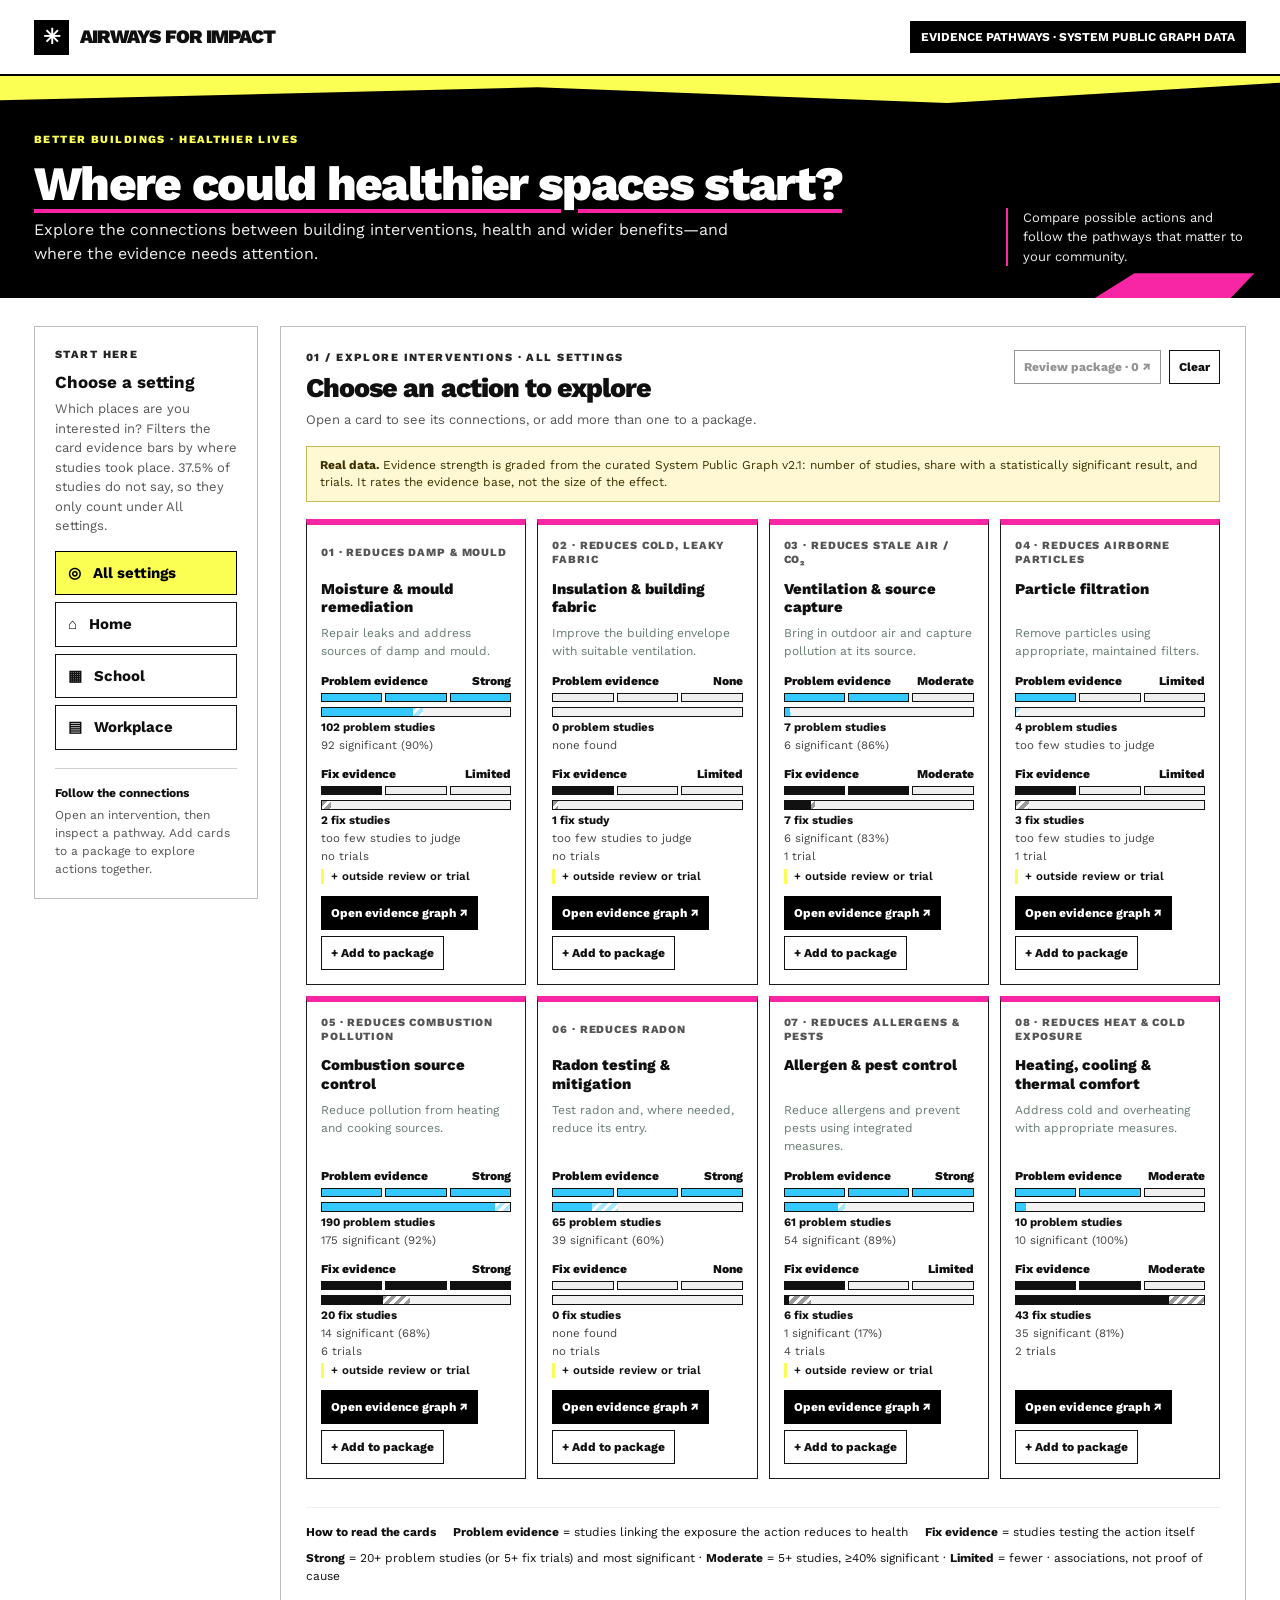
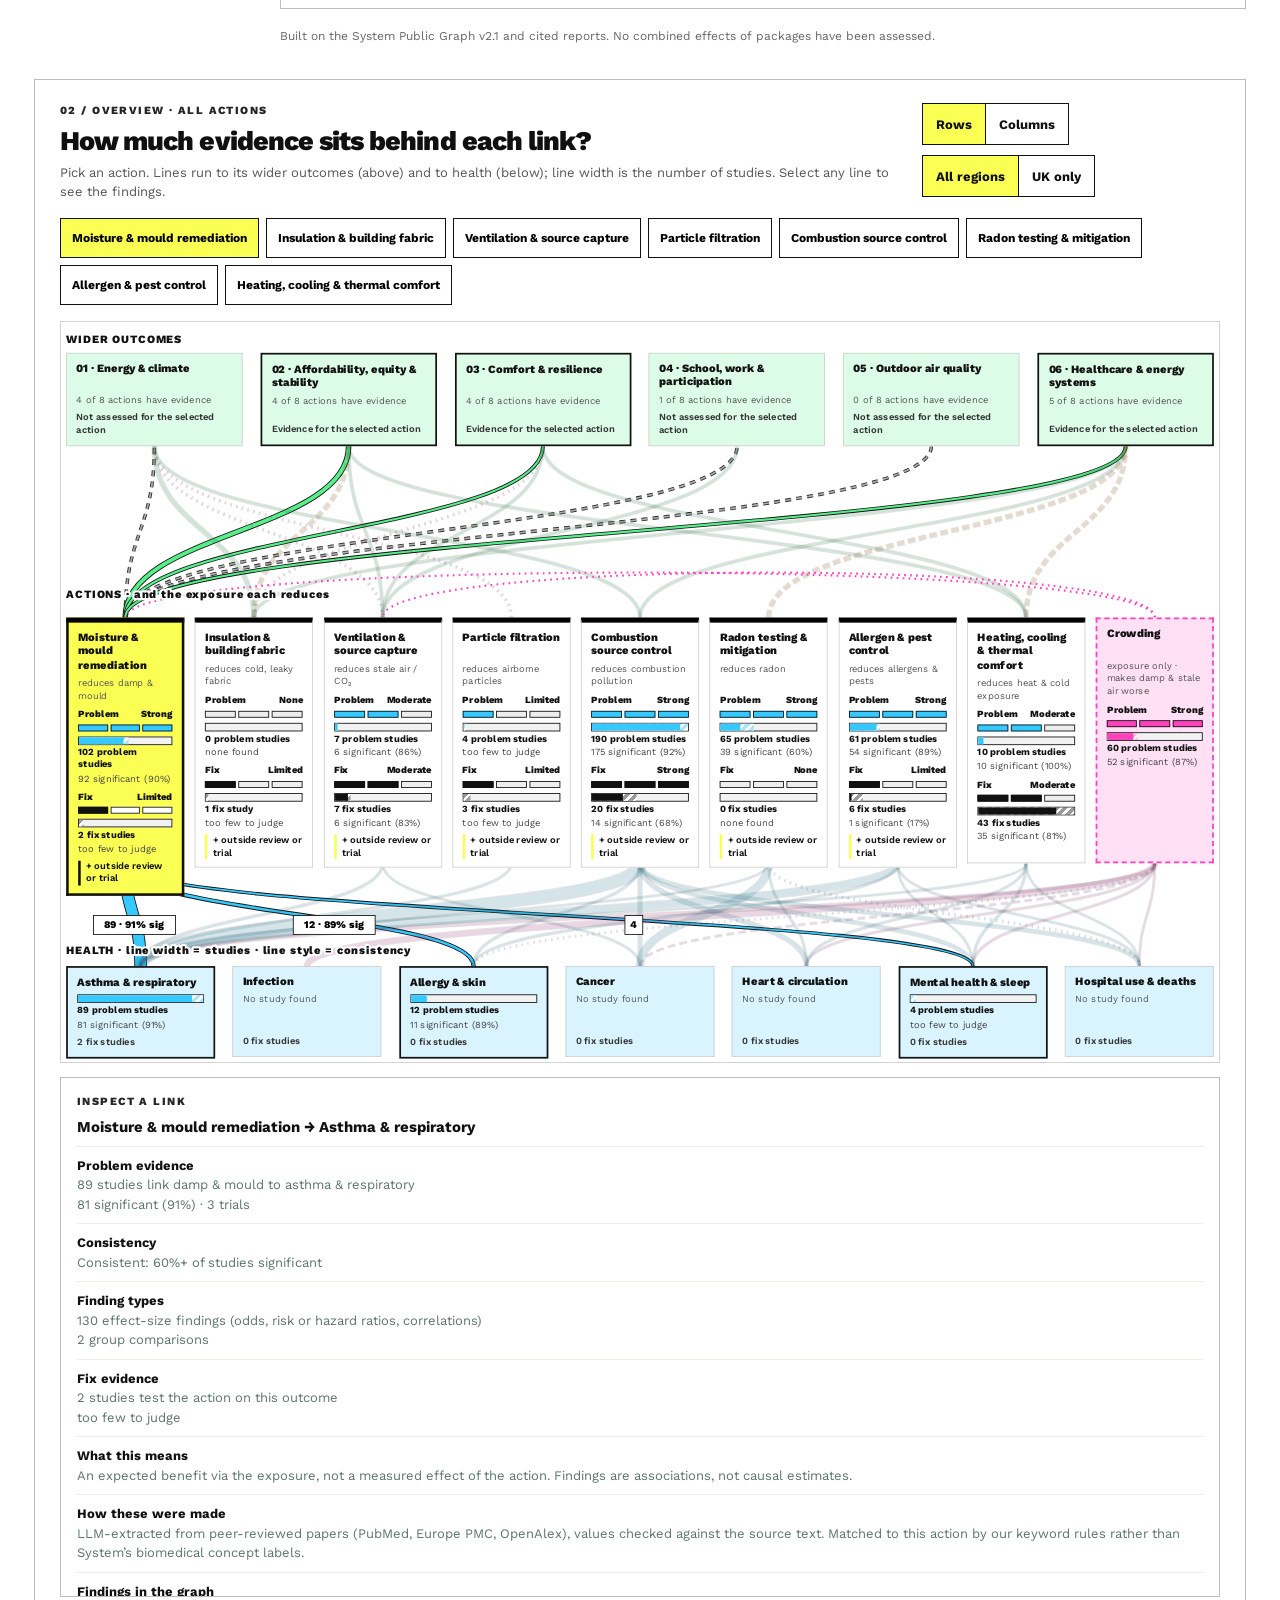
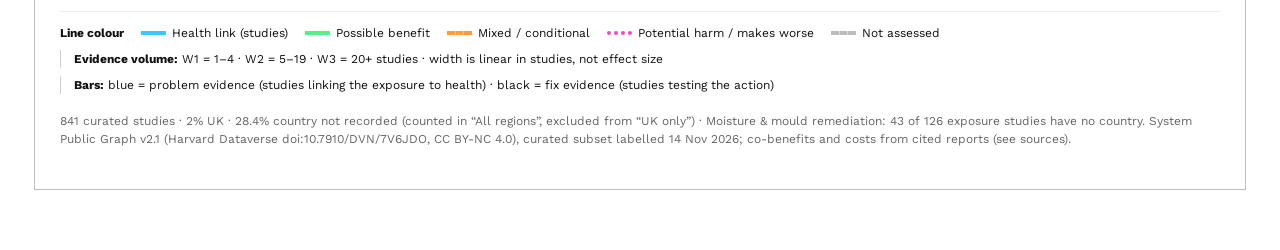
==== commit 4e115d23: "Evidence strength meters, aligned cards, wrapping graph nodes" ====
--- a/index.html
+++ b/index.html
@@ -1,6 +1,6 @@
 <!doctype html>
 <html lang="en"><head><meta charset="utf-8"><meta name="viewport" content="width=device-width, initial-scale=1">
-<title>Healthy Places — indoor air evidence pathways</title>
+<title>Airways for Impact — indoor air evidence pathways</title>
 <link rel="preconnect" href="https://fonts.googleapis.com"><link href="https://fonts.googleapis.com/css2?family=Work+Sans:wght@400;500;600;700;800;900&display=swap" rel="stylesheet">
 <style>
 :root{--ink:#173a32;--muted:#60766d;--green:#17664f;--line:#dce7dd;--paper:#f5f7f1;--amber:#a96114;--harm:#9b4661}*{box-sizing:border-box}body{margin:0;background:var(--paper);color:var(--ink);font:15px/1.5 system-ui,-apple-system,"Segoe UI",sans-serif}button{font:inherit;cursor:pointer}button:focus-visible{outline:3px solid #d39737;outline-offset:3px}.shell{max-width:1390px;margin:auto;padding:0 34px}.top{background:white;border-bottom:1px solid var(--line)}.top .shell{height:74px;display:flex;align-items:center;justify-content:space-between}.brand{display:flex;gap:11px;align-items:center;font-weight:800;font-size:19px;letter-spacing:-.04em}.mark{display:grid;place-items:center;width:35px;height:35px;border-radius:11px;background:#226f5a;color:#fff;font-size:21px}.tag{font-size:12px;font-weight:700;color:#527366;background:#eaf3eb;border-radius:50px;padding:7px 11px}.main{padding-top:34px;padding-bottom:60px}.eyebrow,.cap{font-size:11px;letter-spacing:.13em;text-transform:uppercase;font-weight:800;color:#5a8371}.hero{display:flex;justify-content:space-between;gap:30px;align-items:end;margin-bottom:25px}.hero h1{font:500 clamp(34px,4vw,48px)/1.08 Georgia,serif;letter-spacing:-.035em;margin:9px 0}.hero p{margin:0;max-width:700px;color:var(--muted);font-size:16px}.hero-note{border-left:2px solid #b5d5c2;padding-left:15px;max-width:240px;color:var(--muted);font-size:13px}.layout{display:grid;grid-template-columns:224px minmax(0,1fr);align-items:start;gap:22px}.side,.panel,.detail,.pack{background:white;border:1px solid var(--line);border-radius:16px}.side{padding:20px;position:sticky;top:15px}.side h2{font-size:17px;margin:6px 0 4px}.side p{font-size:13px;color:var(--muted);margin:0 0 15px}.choices{display:grid;gap:7px}.choice{border:1px solid var(--line);background:white;color:var(--ink);border-radius:9px;padding:10px 12px;text-align:left;font-weight:700}.choice[aria-pressed=true]{background:#e5f2e9;border-color:#76a58a;color:#155e48}.side-note{border-top:1px solid var(--line);padding-top:15px;margin-top:18px;font-size:12px;color:var(--muted)}.side-note b{display:block;color:var(--ink);margin-bottom:4px}.panel{padding:23px 25px}.panelhead{display:flex;justify-content:space-between;gap:16px;align-items:start}.panelhead h2,.detail h2{font:500 27px/1.15 Georgia,serif;letter-spacing:-.02em;margin:6px 0}.panelhead p,.detail p{margin:0;color:var(--muted);font-size:13px}.sim{background:#fff5e3;color:#835921;border:1px solid #eddbb7;border-radius:9px;padding:10px 13px;margin:17px 0;font-size:12px;line-height:1.4}.cards{display:grid;grid-template-columns:repeat(4,minmax(0,1fr));gap:11px}.card{display:flex;flex-direction:column;border:1px solid #d6e5d8;background:#f9fcf8;border-radius:13px;padding:14px;min-height:252px;overflow:hidden}.card.open{background:#f1f8f3;border-color:#8bb69a}.card-top{display:flex;justify-content:space-between;align-items:center;gap:6px}.number{font-size:11px;color:#799083;font-weight:800;letter-spacing:.08em}.card h3{font-size:15px;line-height:1.25;margin:10px 0 7px}.card p{font-size:12px;color:#667b70;margin:0}.card-body{flex:1}.front-foot{font-size:11px;color:#75897d;margin-top:16px}.card-actions{display:flex;gap:6px;flex-wrap:wrap;margin-top:12px}.btn{border:1px solid #bad6c3;border-radius:8px;color:#175d47;background:white;font-size:12px;font-weight:750;padding:7px 9px}.btn.primary{background:#1d6a50;color:white;border-color:#1d6a50}.btn[aria-pressed=true]{background:#e1f1e5;border-color:#83b493}.card-graph{height:107px;width:100%;display:block;margin:4px 0 0}.svg-label{font:600 10px system-ui;fill:#375a4c}.svg-small{font:600 8px system-ui;fill:#587567}.back-caption{font-size:10px!important;color:#708479!important}.mini-legend{display:flex;flex-wrap:wrap;align-items:center;gap:8px 17px;border-top:1px solid #edf1ed;margin-top:17px;padding-top:15px;font-size:11px;color:#526a5e}.leg{display:inline-flex;align-items:center;gap:6px}.stroke{width:25px;border-top:4px solid #23816a}.stroke.mix{border-color:#c27c20;border-top-width:3px;border-top-style:dashed}.stroke.harm{border-color:#a24a67;border-top-style:dotted}.stroke.na{border-color:#8b9b92;border-top-style:dashed;border-top-width:2px}.weight{border-left:1px solid var(--line);padding-left:13px}.detail,.pack{margin-top:16px;padding:22px 25px}.detailhead{display:flex;align-items:start;justify-content:space-between;gap:15px}.detailhead .tag{white-space:nowrap}.flow{display:grid;grid-template-columns:1fr 42px 1fr 42px 1fr 42px 1fr;align-items:center;gap:0;margin:18px 0}.node{background:#f5f9f4;border:1px solid #dce9dc;border-radius:10px;padding:13px;min-height:91px}.node b{display:block;font-size:13px;line-height:1.25;margin-top:7px}.node span{font-size:10px;color:#668073;text-transform:uppercase;letter-spacing:.07em;font-weight:800}.edge{height:0;border-top:5px solid #23816a;position:relative}.edge:after{content:'›';position:absolute;right:-3px;top:-16px;color:#23816a;font-size:21px}.edge.mid{border-top:3px dashed #c27c20}.edge.mid:after{color:#a66b1e}.edge.none{border-top:2px dashed #8b9b92}.edge.none:after{color:#8b9b92}.details-grid{display:grid;grid-template-columns:1fr 1fr;gap:10px}.insight{background:#f7f9f5;border-radius:9px;padding:12px 14px;font-size:12px;color:#5f7369}.insight b{display:block;color:#254f3d;margin-bottom:3px}.pack{display:flex;justify-content:space-between;gap:20px;align-items:center}.pack h2{font-size:16px;margin:0 0 4px}.pack p{font-size:12px;color:var(--muted);margin:0}.selected{display:flex;flex-wrap:wrap;gap:6px;margin-top:9px}.chip{border-radius:30px;padding:5px 9px;background:#eaf4eb;color:#27614a;font-size:11px;font-weight:700}.foot{font-size:12px;color:#708377;margin:18px 0}.focus-btn{border:0;background:none;text-decoration:underline;text-underline-offset:3px;color:#17664f;padding:0;font-weight:700;font-size:11px}.live{position:absolute;left:-9999px}.back-title{font-size:11px;font-weight:700;color:#4e7461;margin:7px 0 0}
@@ -16,19 +16,37 @@
 body:has(dialog[open]){overflow:hidden}.matrix-wrap{scroll-margin-top:150px}.inspector{top:145px}.index-count{font-size:12px}.metric,.matrix,.scope-note{font-size:13px}@media(max-width:1000px){.inspector{position:static}.matrix-wrap{scroll-margin-top:16px}}
 .gctl{display:flex;gap:10px;flex-wrap:wrap}.seg{display:flex;border:1px solid #111}.seg button{border:0;background:#fff;color:#111;padding:9px 13px;font-weight:700;font-size:13px;min-height:40px}.seg button[aria-pressed=true]{background:#fbff54}.seg button+button{border-left:1px solid #111}
 .gpick{display:flex;flex-wrap:wrap;gap:7px;margin:16px 0}.gpick button{border:1px solid #111;background:#fff;color:#000;padding:9px 11px;font-weight:700;font-size:12px;min-height:40px}.gpick button[aria-pressed=true]{background:#fbff54}
-.gwrap{display:grid;grid-template-columns:1fr;gap:14px;align-items:start}.gscroll{overflow-x:auto;border:1px solid #d1d1d1;background:#fff}#gsvg{display:block;width:100%;min-width:1150px;height:auto}
+.gwrap{display:grid;grid-template-columns:1fr;gap:14px;align-items:start}.gscroll{overflow-x:auto;border:1px solid #d1d1d1;background:#fff}#gsvg{display:block;width:100%;min-width:1240px;height:auto}
 #gsvg text{font-family:'Work Sans',Arial,sans-serif}#gsvg .hit{fill:none;stroke:transparent;stroke-width:16;cursor:pointer}#gsvg .hit:focus{outline:none;stroke:#fbff5499}#gsvg .nodeg{cursor:pointer}
 .ginspect{border:1px solid #bdbdbd;padding:16px;max-height:520px;overflow:auto;font-size:13px}.ginspect h4{margin:8px 0;font-size:15px;line-height:1.3}.ginspect .metric b{display:block;color:#111}
 .ginspect ul{list-style:none;margin:0;padding:0}.ginspect li{border-top:1px solid #e5e5e5;padding:9px 0}.ginspect li .st{font-weight:800}.ginspect li .meta{color:#555;font-size:12px}.tagk{display:inline-block;font-size:10px;font-weight:800;padding:2px 5px;margin-right:4px;background:#111;color:#fff}.tagk.e{background:#36c9ff;color:#000}
 .glegend{display:flex;flex-wrap:wrap;gap:8px 17px;align-items:center;border-top:1px solid #edf1ed;margin-top:14px;padding-top:12px;font-size:12px;color:#111}.gl{width:25px;border-top:4px solid}.cardbars{margin:10px 0 0;display:grid;gap:6px}.cardbars .row{display:flex;align-items:center;gap:6px;font-size:11px;color:#444}.cardbars .trk{flex:1;height:8px;border:1px solid #111;background:#eee;position:relative}.cardbars .fill{position:absolute;left:0;top:0;bottom:0}
 @media(max-width:1000px){.gwrap{grid-template-columns:1fr}.ginspect{position:static;max-height:none}}
-</style></head><body>
-<header class="top"><div class="shell"><div class="brand"><span class="mark">✳</span> Healthy Places</div><span class="tag">Evidence pathways · System Public Graph data</span></div></header>
+#gsvg foreignObject{overflow:visible}.gn{box-sizing:border-box;padding:9px 11px;display:flex;flex-direction:column;gap:6px;overflow:visible;font-family:'Work Sans',Arial,sans-serif;color:#111;border:1px solid #d0d0d0;background:#fff;overflow-wrap:break-word;word-break:normal}
+.gn .gt{font-weight:800;font-size:13px;line-height:1.25}.gn .gs{font-size:11px;line-height:1.35;color:#555}.gn .gs2{font-size:11px;line-height:1.35;color:#333;font-weight:600}
+.gn.cob{background:#dcfce7}.gn.cob.on{border:2px solid #111}.gn.hl{background:#d9f4ff}.gn.hl.on{border:2px solid #111}.gn.int{border-top:6px solid #000}.gn.int.sel{background:#fbff54;border:3px solid #111;border-top:6px solid #000}.gn.cr{background:#ffe0f4;border:2px dashed #ff43bd}
+.gn .mt{display:flex;flex-direction:column;gap:3px}.gn .mh{display:flex;justify-content:space-between;gap:6px;font-size:11px;font-weight:800}.gn .ms{display:flex;gap:3px}.gn .seg{flex:1 1 0;height:8px;border:1px solid #111}
+.gn .qb{display:flex;flex-direction:column;gap:2px}.gn .qt{position:relative;height:10px;border:1px solid #111;background:#f2f2f2}.gn .qh,.gn .qs{position:absolute;left:0;top:0;bottom:0}.gn .ql{font-size:11px;font-weight:700;line-height:1.3}.gn .ql2{font-size:11px;color:#444;line-height:1.3}
+#gsvg .nodeg,#gsvg foreignObject[data-kind]{cursor:pointer}
+.cardbars{margin:12px 0 0;display:grid;gap:12px}.cb{display:flex;flex-direction:column;gap:3px;font-size:11.5px;color:#444;min-width:0}.cb-h{display:flex;justify-content:space-between;gap:8px;font-weight:800;color:#111;font-size:12px}.cb-m{display:flex;gap:3px}.cb-seg{flex:1 1 0;height:9px;border:1px solid #111}
+.cb-q{position:relative;height:10px;border:1px solid #111;background:#f2f2f2;margin-top:2px}.cb-qh,.cb-qs{position:absolute;left:0;top:0;bottom:0}.cb-l{font-weight:700;color:#111;line-height:1.3}.cb-l2{line-height:1.3}.cb-of{font-weight:400;color:#666}
+.card,.card *{overflow-wrap:anywhere;min-width:0}.number{white-space:normal!important;line-height:1.3}
+.cb-x{line-height:1.3;color:#111;font-weight:600;margin-top:2px;padding-left:7px;border-left:3px solid #fbff54}
+@supports (grid-template-rows:subgrid){.cards{row-gap:0!important;align-items:stretch}.cards .card{display:grid!important;grid-template-rows:subgrid;grid-row:span 5;row-gap:0;margin-bottom:11px;min-height:0}.cards .card-body{display:contents}.cards .front-foot{display:none}.cards .card h3{align-self:start}.cards .card-body p{align-self:start;margin-bottom:0}.cards .card-actions{align-self:end}}
+.cardbars{align-content:start}
+#gsvg{width:100%;height:auto}
+.gn.cob .gt,#gsvg.multi .gn.int .gt{min-height:2.5em}#gsvg.multi .gn.int .gs{min-height:2.7em}.gn .mh span{white-space:nowrap}
+.gn .gx{font-size:11px;line-height:1.3;font-weight:600;padding-left:6px;border-left:3px solid #fbff54}.gn.int.sel .gx{border-left-color:#111}
+.gn.cob .gs2,.gn.int .gx{margin-top:auto}.gn.hl .gs2{margin-top:auto}
+
+.gn.int.sel .seg[style*='#eee']{background:#fff!important}
+.back{display:inline-block;margin:18px 0 0;font-weight:800;color:#111}.pkgnote{background:#fff8d2;border:1px solid #c8ba55;padding:10px 13px;font-size:13px;margin-top:12px}</style></head><body>
+<header class="top"><div class="shell"><div class="brand"><span class="mark">✳</span> Airways for Impact</div><span class="tag">Evidence pathways · System Public Graph data</span></div></header>
 <main class="shell main"><div class="hero"><div><div class="eyebrow">Better buildings · healthier lives</div><h1>Where could healthier spaces start?</h1><p>Explore the connections between building interventions, health and wider benefits—and where the evidence needs attention.</p></div><div class="hero-note">Compare possible actions and follow the pathways that matter to your community.</div></div>
-<div class="layout"><aside class="side"><div class="cap">Start here</div><h2>Choose a setting</h2><p>Which places are you interested in? In this preview, the selector does not filter data.</p><div class="choices" role="group" aria-label="Setting"><button class="choice" data-setting="Home" aria-pressed="true">⌂ &nbsp; Home</button><button class="choice" data-setting="School" aria-pressed="false">▦ &nbsp; School</button><button class="choice" data-setting="Workplace" aria-pressed="false">▤ &nbsp; Workplace</button></div><div class="side-note"><b>Follow the connections</b>Open an intervention, then inspect a pathway. Add cards to a package to explore actions together.</div></aside>
-<div><section class="panel"><div class="panelhead"><div><div class="eyebrow">01 / Explore interventions · <span id="setting-label">Home</span></div><h2>Choose an action to explore</h2><p>Open a card to see its connections, or add more than one to a package.</p></div><button class="btn" id="review" type="button">Review package · 0 ↓</button></div><div class="sim"><b>Real data.</b> Bars show study counts from the curated System Public Graph v2.1: blue = studies linking the exposure each action reduces to health; black = studies testing the action itself. Counts measure evidence volume, not effect size.</div><div id="cards" class="cards"></div><div class="mini-legend" aria-label="Legend"><b>Line colour + pattern</b><span class="leg"><i class="stroke"></i> Benefit</span><span class="leg"><i class="stroke harm"></i> Potential harm</span><span class="leg"><i class="stroke mix"></i> Mixed</span><span class="leg"><i class="stroke na"></i> Not assessed</span><span class="weight"><b>Weight:</b> thicker = stronger reviewed evidence, not larger effect.</span></div></section>
-<section class="pack" id="package"><div><div class="eyebrow">02 / Explore together</div><h2>Build an intervention package</h2><p id="pack-note">Add two or more cards to consider their connections together.</p><div id="selected" class="selected"></div><div id="pack-comparison"></div></div><div class="package-actions"><button id="open-package" class="btn primary" type="button" aria-haspopup="dialog" disabled>Open joint systems map ↗</button><button id="clear" class="btn" type="button">Clear selection</button></div></section><section class="panel" id="graph" aria-labelledby="graph-title" style="margin-top:16px">
-<div class="panelhead"><div><div class="eyebrow">03 / Evidence graph · real data</div><h2 id="graph-title">How much evidence sits behind each link?</h2><p>Pick an action. Lines run to its wider outcomes (above) and to health (below); line width is the number of studies. Select any line to see the findings.</p></div>
+<div class="layout"><aside class="side"><div class="cap">Start here</div><h2>Choose a setting</h2><p>Which places are you interested in? Filters the card evidence bars by where studies took place. 37.5% of studies do not say, so they only count under All settings.</p><div class="choices" role="group" aria-label="Setting"><button class="choice" data-setting="All" aria-pressed="true">◎ &nbsp; All settings</button><button class="choice" data-setting="Home" aria-pressed="false">⌂ &nbsp; Home</button><button class="choice" data-setting="School" aria-pressed="false">▦ &nbsp; School</button><button class="choice" data-setting="Workplace" aria-pressed="false">▤ &nbsp; Workplace</button></div><div class="side-note"><b>Follow the connections</b>Open an intervention, then inspect a pathway. Add cards to a package to explore actions together.</div></aside>
+<div><section class="panel"><div class="panelhead"><div><div class="eyebrow">01 / Explore interventions · <span id="setting-label">All settings</span></div><h2>Choose an action to explore</h2><p>Open a card to see its connections, or add more than one to a package.</p></div><span style="display:flex;gap:8px;flex-wrap:wrap"><button class="btn" id="review" type="button" disabled>Review package · 0 ↗</button><button class="btn" id="clear2" type="button">Clear</button></span></div><div class="sim"><b>Real data.</b> Evidence strength is graded from the curated System Public Graph v2.1: number of studies, share with a statistically significant result, and trials. It rates the evidence base, not the size of the effect.</div><div id="cards" class="cards"></div><div class="card-legend" aria-label="Legend" style="display:flex;flex-wrap:wrap;gap:8px 17px;border-top:1px solid #edf1ed;margin-top:17px;padding-top:15px;font-size:12px;color:#111"><b>How to read the cards</b><span><b>Problem evidence</b> = studies linking the exposure the action reduces to health</span><span><b>Fix evidence</b> = studies testing the action itself</span><span><b>Strong</b> = 20+ problem studies (or 5+ fix trials) and most significant · <b>Moderate</b> = 5+ studies, ≥40% significant · <b>Limited</b> = fewer · associations, not proof of cause</span></div><div hidden class="old-legend"><b>Line colour + pattern</b><span class="leg"><i class="stroke"></i> Benefit</span><span class="leg"><i class="stroke harm"></i> Potential harm</span><span class="leg"><i class="stroke mix"></i> Mixed</span><span class="leg"><i class="stroke na"></i> Not assessed</span><span class="weight"><b>Weight:</b> thicker = stronger reviewed evidence, not larger effect.</span></div></section>
+<section class="pack" id="package" hidden style="display:none"><div><div class="eyebrow">02 / Explore together</div><h2>Build an intervention package</h2><p id="pack-note">Add two or more cards to consider their connections together.</p><div id="selected" class="selected"></div><div id="pack-comparison"></div></div><div class="package-actions"><button id="open-package" class="btn primary" type="button" disabled>Open package evidence graph ↗</button><button id="clear" class="btn" type="button">Clear selection</button></div></section><p class="foot">Built on the System Public Graph v2.1 and cited reports. No combined effects of packages have been assessed.</p></div></div><section class="panel" id="graph" aria-labelledby="graph-title" style="margin-top:16px">
+<div class="panelhead"><div><div class="eyebrow">02 / Overview · all actions</div><h2 id="graph-title">How much evidence sits behind each link?</h2><p>Pick an action. Lines run to its wider outcomes (above) and to health (below); line width is the number of studies. Select any line to see the findings.</p></div>
 <div class="gctl"><div class="seg" role="group" aria-label="Layout"><button type="button" data-layout="rows" aria-pressed="true">Rows</button><button type="button" data-layout="cols" aria-pressed="false">Columns</button></div>
 <div class="seg" role="group" aria-label="Evidence from"><button type="button" data-region="all" aria-pressed="true">All regions</button><button type="button" data-region="uk" aria-pressed="false">UK only</button></div></div></div>
 <div id="gpick" class="gpick" role="group" aria-label="Choose an action"></div>
@@ -36,15 +54,28 @@
 <aside class="ginspect" aria-live="polite"><div class="eyebrow">Inspect a link</div><div id="ginspect"></div></aside></div>
 <div class="glegend"><b>Line colour</b><span class="leg"><i class="gl" style="border-color:#36c9ff"></i> Health link (studies)</span><span class="leg"><i class="gl" style="border-color:#57ef8a"></i> Possible benefit</span><span class="leg"><i class="gl" style="border-color:#ff9c36;border-top-style:dashed"></i> Mixed / conditional</span><span class="leg"><i class="gl" style="border-color:#ff43bd;border-top-style:dotted"></i> Potential harm / makes worse</span><span class="leg"><i class="gl" style="border-color:#bcbcbc;border-top-style:dashed"></i> Not assessed</span>
 <span class="weight"><b>Evidence volume:</b> W1 = 1–4 · W2 = 5–19 · W3 = 20+ studies · width is linear in studies, not effect size</span>
-<span class="weight"><b>Bars:</b> blue = studies on the exposure the action reduces · black = studies testing the action itself</span></div>
+<span class="weight"><b>Bars:</b> blue = problem evidence (studies linking the exposure to health) · black = fix evidence (studies testing the action)</span></div>
 <p class="foot" id="gfoot"></p>
 </section>
-<p class="foot">Single-action pathways use real counts from the System Public Graph v2.1 and cited reports. The joint package map is still an illustrative concept: no combined effects have been assessed.</p></div></div></main><div id="announcement" class="live" aria-live="polite"></div>
+</main><div id="announcement" class="live" aria-live="polite"></div>
 <dialog class="map-dialog" id="map-dialog" aria-labelledby="map-title"><div class="modal-head"><div><div class="eyebrow">Intervention systems map · illustrative</div><h2 id="map-title"></h2><p id="map-subtitle"></p></div><button class="close" id="close-map" type="button">✕ &nbsp; Close map</button></div><div class="modal-body"><div class="sim"><b>Example only — not evidence or a ranking.</b> The connections, colours and weights are illustrative placeholders, repeated across maps. They do not represent assessed causal effects or investment recommendations.</div><div class="map-grid"><section class="map-box"><div class="eyebrow">01 / Trace the system</div><h3>Follow the connections</h3><p>Select a numbered line, or choose its corresponding link below the map, to inspect the connection.</p><div class="graph-wrap"><svg id="network" class="network" viewBox="0 0 900 365" role="group" aria-label="Illustrative weighted network of interventions, indoor conditions, health and wider outcomes"></svg></div><div class="mini-legend map-legend"><span class="leg"><i class="stroke"></i> Benefit</span><span class="leg"><i class="stroke harm"></i> Potential harm</span><span class="leg"><i class="stroke mix"></i> Mixed</span><span class="leg"><i class="stroke na"></i> Not assessed</span><span class="weight">Thicker = stronger reviewed evidence, not larger effect</span></div><p class="map-note">Arrows show a proposed direction of influence; increases or decreases are not yet assessed. Unconnected outcomes remain open questions.</p><div id="links" class="link-list" aria-label="Select a pathway connection"></div></section><aside class="inspector" aria-live="polite"><div class="eyebrow">02 / Inspect a link</div><h3>Evidence detail</h3><h4 id="inspect-title"></h4><div class="metric"><b>Direction &amp; evidence confidence</b><span id="inspect-style" class="demo-label"></span> · illustrative only</div><div class="metric"><b>Effect magnitude &amp; uncertainty</b>Not populated; keep separate from confidence.</div><div class="metric"><b>Population, setting &amp; geography</b>Not assessed. Compare who benefits and who may be left out.</div><div class="metric"><b>Sources &amp; contradictions</b>No graph records linked. Association alone does not establish causation.</div></aside></div><section class="investment"><div class="eyebrow">03 / From evidence to action</div><h3>Where should we focus?</h3><p>These are decision prompts, not results. A strong link is not automatically the greatest leverage point.</p><div class="investment-grid"><div class="investment-cell"><b>Potential leverage</b><p>Review health burden, effect size, distribution and feasibility alongside confidence before prioritising action.</p></div><div class="investment-cell"><b>Weak or missing links</b><p>Investigate unassessed links, conflicting findings and groups underrepresented in the evidence.</p></div><div class="investment-cell"><b>Investment &amp; trade-offs</b><p>Consider costs, implementation, equity and harms; distinguish contextual NHS costs from proven savings.</p></div></div></section></div></dialog>
-<script>window.HP_DATA={"interventions":[{"key":"Moisture & mould remediation","name":"Moisture & mould remediation","exposure":"damp & mould","harm_total":113,"exp_studies":126,"exp_uk":4,"direct":2,"direct_uk":0,"regions":{"Unknown":43,"East Asia":29,"Multi-country":14,"Europe (non-UK)":13,"North America":11,"UK":4,"Latin America":4,"Southeast Asia":3,"Oceania":2,"Africa":1,"South Asia":1,"Middle East & Central Asia":1},"settings":{"other/unspecified":47,"home":40,"school":32,"workplace":7},"health":{"resp":{"harm":97,"harm_uk":0,"direct":2,"direct_uk":0,"findings":[{"k":"intervention","a":"presence of dehumidifiers","b":"current asthma","st":"adjusted odds ratio","v":2.0,"lo":1.4,"hi":2.7,"c":"United States","r":"North America","doi":"10.1177/003335491012500615","pm":21121233.0,"trial":false},{"k":"intervention","a":"Improvement in housing conditions (eliminating dampness and cockroaches)","b":"asthma medication","st":"OR","v":2.8,"lo":1.2,"hi":6.4,"c":"Sweden","r":"Europe (non-UK)","doi":"10.1136/bmjopen-2015-007979","pm":26739718.0,"trial":false},{"k":"exposure","a":"wall-to-wall carpet at work in the presence of mold problems","b":"risk of asthma","st":"adjusted odds ratio (OR)","v":4.64,"lo":1.11,"hi":19.4,"c":"Finland","r":"Europe (non-UK)","doi":"10.1093/aje/kwj249","pm":16877535.0,"trial":false},{"k":"exposure","a":"presence of mold","b":"current asthma","st":"adjusted odds ratio","v":2.1,"lo":1.3,"hi":3.3,"c":"United States","r":"North America","doi":"10.1177/003335491012500615","pm":21121233.0,"trial":false},{"k":"exposure","a":"reported mold exposure in the last year","b":"asthma symptoms and bronchial responsiveness","st":"odds ratio","v":1.44,"lo":null,"hi":null,"c":"multi-country/region (unspecified)","r":"Multi-country","doi":"10.1067/mai.2002.126383","pm":12170270.0,"trial":false},{"k":"exposure","a":"uncontrolled asthma","b":"observed mold in their homes","st":"prevalence ratio","v":1.4,"lo":1.1,"hi":1.8,"c":"multiple: United States; Puerto Rico","r":"Multi-country","doi":"10.1080/02770903.2020.1858861","pm":33272056.0,"trial":false},{"k":"exposure","a":"exposure to mold/dampness at home","b":"severe recurrent wheeze","st":"odds ratio","v":4.22,"lo":1.25,"hi":18.2,"c":"unknown","r":"Unknown","doi":"10.1016/j.jaip.2020.12.027","pm":33359443.0,"trial":false},{"k":"exposure","a":"molds at home","b":"recurrent wheezing","st":"OR","v":1.23,"lo":1.03,"hi":1.47,"c":"unknown","r":"Unknown","doi":"10.1016/j.jped.2021.01.001","pm":33567270.0,"trial":false},{"k":"exposure","a":"molds or fungi on the ceilings of their houses","b":"risk of childhood asthma","st":"odds ratio (OR)","v":1.8,"lo":1.1,"hi":2.9,"c":"China","r":"East Asia","doi":"10.1093/aje/kwf127","pm":12419771.0,"trial":false},{"k":"exposure","a":"presence of visible mold and/or mold odor in the workplace","b":"risk of asthma","st":"odds ratio","v":1.54,"lo":1.01,"hi":2.32,"c":"Finland","r":"Europe (non-UK)","doi":"10.1289/ehp.02110543","pm":12003761.0,"trial":false},{"k":"exposure","a":"observations of visible mold","b":"new-onset wheezing in children","st":"adjusted odds ratios","v":3.56,"lo":null,"hi":null,"c":"New Zealand","r":"Oceania","doi":"10.1111/ina.12413","pm":28779500.0,"trial":false},{"k":"exposure","a":"household mold exposure","b":"current asthma","st":"odds ratio","v":1.57,"lo":1.03,"hi":2.38,"c":"unknown","r":"Unknown","doi":"10.1016/j.ijheh.2021.113694","pm":33556714.0,"trial":false},{"k":"exposure","a":"mould at home at birth","b":"pneumonia","st":"OR","v":1.17,"lo":null,"hi":null,"c":"China","r":"East Asia","doi":"10.1016/j.envres.2018.08.003","pm":30121466.0,"trial":true},{"k":"exposure","a":"visible presence of mold","b":"current symptoms of rhinitis","st":"prevalence ratio","v":1.55,"lo":1.16,"hi":2.07,"c":"Singapore","r":"Southeast Asia","doi":"10.1111/j.1399-3038.2007.00544.x","pm":17617809.0,"trial":true}]},"inf":{"harm":0,"harm_uk":0,"direct":0,"direct_uk":0,"findings":[]},"allergy":{"harm":12,"harm_uk":0,"direct":0,"direct_uk":0,"findings":[{"k":"exposure","a":"fungi on walls of the house","b":"risk of early infantile atopic dermatitis","st":"odds ratio","v":2.14,"lo":1.41,"hi":3.22,"c":"multiple: Taiwan; Taiwan, Province of China","r":"Multi-country","doi":"10.1111/j.1399-3038.2007.00550.x","pm":17617812.0,"trial":true},{"k":"exposure","a":"dampness/humidity","b":"doctor-diagnosed eczema (DDE)","st":"odds ratio (aOR)","v":1.79,"lo":1.46,"hi":2.21,"c":"China","r":"East Asia","doi":"10.3390/ijerph18084131","pm":33919769.0,"trial":false},{"k":"exposure","a":"visible mold spots","b":"childhood eczema (ever)","st":"OR","v":1.46,"lo":1.29,"hi":1.66,"c":"China","r":"East Asia","doi":"10.1016/j.envres.2015.12.009","pm":26708528.0,"trial":false},{"k":"exposure","a":"Damp bed clothing","b":"Eczema","st":"OR","v":1.35,"lo":null,"hi":null,"c":"China","r":"East Asia","doi":"10.1016/j.envint.2019.104910","pm":31226554.0,"trial":false},{"k":"exposure","a":"exposure to viable, airborne molds","b":"amount of total IgE","st":"r","v":0.4399,"lo":null,"hi":null,"c":"unknown","r":"Unknown","doi":"10.1155/mi.2005.167","pm":16106103.0,"trial":false},{"k":"exposure","a":"water damage","b":"severity of atopic dermatitis","st":"odds ratio","v":14.52,"lo":1.75,"hi":121.13,"c":"unknown","r":"Unknown","doi":"10.1016/j.anai.2014.08.013","pm":25216974.0,"trial":false},{"k":"exposure","a":"Prenatal mold exposure (exposure to mold during pregnancy)","b":"development of atopic dermatitis","st":"adjusted odds ratio","v":1.36,"lo":1.01,"hi":1.83,"c":"unknown","r":"Unknown","doi":"10.1016/j.jped.2018.07.012","pm":30243937.0,"trial":false},{"k":"exposure","a":"visible mold","b":"offspring's atopic dermatitis at any age","st":"OR","v":1.35,"lo":1.12,"hi":1.62,"c":"multiple: Denmark; Norway; Sweden; Estonia","r":"Multi-country","doi":"10.1016/j.scitotenv.2022.158609","pm":36089044.0,"trial":false},{"k":"exposure","a":"Presence of mold spots or damp stains","b":"Eczema","st":"OR","v":1.47,"lo":null,"hi":null,"c":"China","r":"East Asia","doi":"10.1016/j.envint.2019.104910","pm":31226554.0,"trial":false},{"k":"exposure","a":"Water damage","b":"Eczema","st":"OR","v":1.44,"lo":null,"hi":null,"c":"China","r":"East Asia","doi":"10.1016/j.envint.2019.104910","pm":31226554.0,"trial":false}]},"cancer":{"harm":0,"harm_uk":0,"direct":0,"direct_uk":0,"findings":[]},"heart":{"harm":0,"harm_uk":0,"direct":0,"direct_uk":0,"findings":[]},"mental":{"harm":4,"harm_uk":1,"direct":0,"direct_uk":0,"findings":[{"k":"exposure","a":"Exposure to flooding leading to persistent damage to home (i.e. damp and visible mould in liveable rooms) (persistent damage to home)","b":"probable depression","st":"odds ratio","v":8.48,"lo":1.04,"hi":68.97,"c":"United Kingdom","r":"UK","doi":"10.1186/s12889-020-8424-3","pm":32223747.0,"trial":false},{"k":"exposure","a":"dampness and mold in the home","b":"depression","st":"odds ratio","v":1.44,"lo":null,"hi":null,"c":"multi-country/region (unspecified)","r":"Multi-country","doi":"10.2105/ajph.2006.093773","pm":17761567.0,"trial":false},{"k":"exposure","a":"dampness and mold in the home","b":"depression","st":"odds ratio","v":1.4,"lo":null,"hi":null,"c":"multi-country/region (unspecified)","r":"Multi-country","doi":"10.2105/ajph.2006.093773","pm":17761567.0,"trial":false},{"k":"exposure","a":"dampness and mold in the home","b":"depression","st":"odds ratio","v":1.15,"lo":null,"hi":null,"c":"multi-country/region (unspecified)","r":"Multi-country","doi":"10.2105/ajph.2006.093773","pm":17761567.0,"trial":false},{"k":"exposure","a":"dampness and mold in the home","b":"depression","st":"odds ratio","v":1.37,"lo":null,"hi":null,"c":"multi-country/region (unspecified)","r":"Multi-country","doi":"10.2105/ajph.2006.093773","pm":17761567.0,"trial":false},{"k":"exposure","a":"dampness and mold in the home","b":"depression","st":"odds ratio","v":1.24,"lo":null,"hi":null,"c":"multi-country/region (unspecified)","r":"Multi-country","doi":"10.2105/ajph.2006.093773","pm":17761567.0,"trial":false},{"k":"exposure","a":"dampness and mold in the home","b":"depression","st":"odds ratio","v":1.32,"lo":null,"hi":null,"c":"multi-country/region (unspecified)","r":"Multi-country","doi":"10.2105/ajph.2006.093773","pm":17761567.0,"trial":false},{"k":"exposure","a":"dampness and mold in the home","b":"depression","st":"odds ratio","v":1.34,"lo":null,"hi":null,"c":"multi-country/region (unspecified)","r":"Multi-country","doi":"10.2105/ajph.2006.093773","pm":17761567.0,"trial":false},{"k":"exposure","a":"exposure to dampness and mold at home and at work","b":"difficulty initiating sleep","st":"OR","v":1.28,"lo":1.06,"hi":1.55,"c":"multiple: Denmark; Norway; Sweden; Estonia","r":"Multi-country","doi":"10.1016/j.envint.2020.105691","pm":32272294.0,"trial":false},{"k":"exposure","a":"Mold Exposure (risk factor for depressive symptoms in Chinese older adults)","b":"Depressive symptoms","st":"odds ratio","v":1.26,"lo":1.01,"hi":1.58,"c":"China","r":"East Asia","doi":"10.1016/j.jad.2025.119442","pm":40404105.0,"trial":false}]},"hosp":{"harm":0,"harm_uk":0,"direct":0,"direct_uk":0,"findings":[]}},"cob":[{"g":1,"type":"benefit","w":"W2","text":"Private renters with damp: 48.9% vs 33.5% have a long-term illness (EHS 2023-24)","src":"EHS_HH"},{"g":2,"type":"benefit","w":"W1","text":"Wetter winters raise damp risk (CCRA3)","src":"CCC_ADAPT"},{"g":5,"type":"benefit","w":"W1","text":"Context: damp homes cost the NHS ~\u00a338m/yr \u2014 not proven savings","src":"BRE"}],"notes":["Cochrane (Sauni 2015): repair reduces adult asthma symptoms/infections but certainty moderate to very low; school evidence inconsistent [COCHRANE_MOULD]"],"gaps":["No open dataset linking damp/mould remediation to health outcomes; EHS gives prevalence only"],"sources":["EHS_LA","FT_ASTHMA","BRE","EHS_HH","AHS23","RSH_TSM","EUSILC_DAMP","COCHRANE_MOULD","WAP_ORNL","NHS_NCC_2324","NHS_HES_APC","NICE_NG149","NAO_ECO","SHCS_LA","PSSRU_UC25","CENSUS_TS052"]},{"key":"Building fabric (insulation, airtightness)","name":"Insulation & building fabric","exposure":"cold, leaky fabric","harm_total":0,"exp_studies":0,"exp_uk":0,"direct":1,"direct_uk":0,"regions":{},"settings":{},"health":{"resp":{"harm":0,"harm_uk":0,"direct":1,"direct_uk":0,"findings":[{"k":"intervention","a":"retrofit status","b":"absence of upper respiratory symptoms","st":"OR","v":1.8,"lo":1.1,"hi":2.9,"c":"Finland","r":"Europe (non-UK)","doi":"10.1016/j.ijheh.2018.05.009","pm":29859666.0,"trial":false}]},"inf":{"harm":0,"harm_uk":0,"direct":0,"direct_uk":0,"findings":[]},"allergy":{"harm":0,"harm_uk":0,"direct":0,"direct_uk":0,"findings":[]},"cancer":{"harm":0,"harm_uk":0,"direct":0,"direct_uk":0,"findings":[]},"heart":{"harm":0,"harm_uk":0,"direct":0,"direct_uk":0,"findings":[]},"mental":{"harm":0,"harm_uk":0,"direct":0,"direct_uk":0,"findings":[]},"hosp":{"harm":0,"harm_uk":0,"direct":0,"direct_uk":0,"findings":[]}},"cob":[{"g":0,"type":"benefit","w":"W2","text":"Observed gas use \u22123.9% (loft) to \u221213.2% (solid wall)","src":"NEED"},{"g":1,"type":"mixed","w":"W2","text":"Cost-effective only when targeted at at-risk households (NICE NG6)","src":"NICE_NG6"},{"g":2,"type":"harm","w":"W1","text":"Sealed homes can overheat (CCRA3); poor installs risk damp \u2014 NAO found major issues in 98% of external wall insulation under ECO4/GBIS","src":"NAO_ECO"},{"g":5,"type":"benefit","w":"W1","text":"Context: cold homes cost the NHS ~\u00a3540m/yr \u2014 not proven savings","src":"BRE"}],"notes":["Health benefit concentrated in people with inadequate warmth/chronic respiratory disease; untargeted retrofit >GBP 100k/QALY (NICE model) [COCHRANE_WARMTH; NICE_NG6]"],"gaps":["Few observed before/after retrofit energy + health datasets; EPC is modelled; heat-pump monitoring (EoH) access unverified","Retrofit quality is a hidden variable: NAO found 98% external / 29% internal wall insulation under ECO4/GBIS with major issues (damp & mould risk) - no health follow-up of affected homes"],"sources":["EHS_LA","FP_SUB","EPC_LIVE","FT_WINTER","BRE","RECS20","EPC_BULK","WALES_NEST","NEED","EFUS","WHO_HHGL","COCHRANE_WARMTH","WAP_ORNL","NICE_NG6","NHS_NCC_2324","KEARNS_EWI","NHS_HES_APC","NAO_ECO","CCC_ADAPT","DESNZ_HEE","SHCS_LA","PSSRU_UC25"]},{"key":"Ventilation & source capture","name":"Ventilation & source capture","exposure":"stale air / CO\u2082","harm_total":7,"exp_studies":13,"exp_uk":0,"direct":10,"direct_uk":1,"regions":{"East Asia":5,"Unknown":2,"South Asia":2,"Latin America":2,"Africa":1,"Multi-country":1},"settings":{"home":6,"other/unspecified":5,"workplace":1,"school":1},"health":{"resp":{"harm":6,"harm_uk":0,"direct":4,"direct_uk":0,"findings":[{"k":"intervention","a":"exhaust fan in the bathroom","b":"pneumonia","st":"OR","v":1.1,"lo":null,"hi":null,"c":"China","r":"East Asia","doi":"10.1016/j.envres.2018.08.003","pm":30121466.0,"trial":true},{"k":"intervention","a":"bedroom ventilation at night","b":"diagnosed rhinitis","st":"odds ratio","v":3.02,"lo":1.16,"hi":7.89,"c":"China","r":"East Asia","doi":"10.1111/ina.12742","pm":32939827.0,"trial":false},{"k":"intervention","a":"house ventilation","b":"acute respiratory infection in children","st":"odds ratio","v":4.32,"lo":2.61,"hi":7.15,"c":"Ethiopia","r":"Africa","doi":"10.1155/2018/9320603","pm":29743893.0,"trial":false},{"k":"intervention","a":"house ventilation","b":"acute respiratory infection in children","st":"AOR","v":4.32,"lo":2.61,"hi":7.15,"c":"Ethiopia","r":"Africa","doi":"10.1155/2018/9320603","pm":29743893.0,"trial":false},{"k":"intervention","a":"poor kitchen ventilation","b":"children's wheezing","st":"odds ratio","v":1.39,"lo":1.02,"hi":1.9,"c":"China","r":"East Asia","doi":"10.21037/jtd-19-crh-aq-005","pm":33209474.0,"trial":false},{"k":"exposure","a":"natural ventilation at home (versus frequent use of air-conditioning)","b":"asthma","st":"OR","v":0.5,"lo":0.3,"hi":0.8,"c":"China","r":"East Asia","doi":"10.3109/02770903.2014.952434","pm":25158053.0,"trial":false},{"k":"exposure","a":"poor ventilation (indoor air quality)","b":"asthma","st":"adjusted OR","v":1.26,"lo":1.13,"hi":1.41,"c":"India","r":"South Asia","doi":"10.1111/j.1600-0668.2011.00715.x","pm":21410536.0,"trial":false},{"k":"exposure","a":"poor ventilation in the house","b":"any wheeze","st":"odds ratio","v":1.99,"lo":1.48,"hi":2.67,"c":"Cuba","r":"Latin America","doi":"10.1093/qjmed/hct143","pm":23824939.0,"trial":false},{"k":"exposure","a":"poor ventilation (air velocity)","b":"wheezing","st":"odds ratio","v":0.11,"lo":0.01,"hi":1.04,"c":"multi-country/region (unspecified)","r":"Multi-country","doi":"10.1164/ajrccm.165.7.2106152","pm":11934721.0,"trial":false},{"k":"exposure","a":"Not opening windows (Indoor air pollution prevention)","b":"pneumonia among under-five children","st":"AOR","v":2.56,"lo":1.21,"hi":5.41,"c":"Ethiopia","r":"Africa","doi":"10.1186/s13690-023-01103-5","pm":37165410.0,"trial":false},{"k":"exposure","a":"poor ventilation in living area","b":"severe pneumonia","st":"adjusted odds ratio (AOR)","v":16.37,"lo":4.67,"hi":57.38,"c":"India","r":"South Asia","doi":"10.3390/ijerph17134637","pm":32605136.0,"trial":false}]},"inf":{"harm":0,"harm_uk":0,"direct":0,"direct_uk":0,"findings":[]},"allergy":{"harm":0,"harm_uk":0,"direct":0,"direct_uk":0,"findings":[]},"cancer":{"harm":1,"harm_uk":0,"direct":0,"direct_uk":0,"findings":[{"k":"exposure","a":"good ventilation in the kitchen and bedroom","b":"lung cancer risk","st":"odds ratio","v":0.87,"lo":0.75,"hi":1.0,"c":"China","r":"East Asia","doi":"10.1371/journal.pone.0102685","pm":25019554.0,"trial":false},{"k":"exposure","a":"good ventilation in the kitchen","b":"lung cancer risk","st":"odds ratio","v":0.86,"lo":0.75,"hi":0.98,"c":"China","r":"East Asia","doi":"10.1371/journal.pone.0102685","pm":25019554.0,"trial":false}]},"heart":{"harm":0,"harm_uk":0,"direct":1,"direct_uk":0,"findings":[{"k":"intervention","a":"lower kitchen ventilation","b":"isolated right heart failure","st":"adjusted odds ratio","v":2.63,"lo":1.06,"hi":6.49,"c":"Kenya","r":"Africa","doi":"10.1016/j.gheart.2014.04.003","pm":25667096.0,"trial":false},{"k":"intervention","a":"lower kitchen ventilation","b":"isolated right heart failure","st":"adjusted odds ratio","v":2.37,"lo":1.01,"hi":5.56,"c":"Kenya","r":"Africa","doi":"10.1016/j.gheart.2014.04.003","pm":25667096.0,"trial":false},{"k":"intervention","a":"lower kitchen ventilation","b":"isolated right heart failure","st":"adjusted odds ratio","v":2.55,"lo":1.21,"hi":5.37,"c":"Kenya","r":"Africa","doi":"10.1016/j.gheart.2014.04.003","pm":25667096.0,"trial":false}]},"mental":{"harm":0,"harm_uk":0,"direct":1,"direct_uk":0,"findings":[{"k":"intervention","a":"subjective poor kitchen ventilation","b":"sleep disturbances","st":"odds ratio","v":1.91,"lo":1.39,"hi":2.61,"c":"China","r":"East Asia","doi":"10.1016/j.envpol.2017.05.018","pm":28501768.0,"trial":false},{"k":"intervention","a":"subjective poor kitchen ventilation","b":"long sleep latency","st":"odds ratio","v":1.37,"lo":1.09,"hi":1.73,"c":"China","r":"East Asia","doi":"10.1016/j.envpol.2017.05.018","pm":28501768.0,"trial":false},{"k":"intervention","a":"subjective poor kitchen ventilation","b":"overall poor sleep quality (global Pittsburgh Sleep Quality Index score >5)","st":"odds ratio","v":1.75,"lo":1.43,"hi":2.16,"c":"China","r":"East Asia","doi":"10.1016/j.envpol.2017.05.018","pm":28501768.0,"trial":false}]},"hosp":{"harm":0,"harm_uk":0,"direct":1,"direct_uk":1,"findings":[{"k":"intervention","a":"poor ventilation (household ventilation)","b":"overall mortality (among the participants of the historical cohort study)","st":"hazard ratio","v":1.3,"lo":0.97,"hi":1.74,"c":"United Kingdom","r":"UK","doi":"10.1136/jech.55.1.10","pm":11112945.0,"trial":false}]}},"cob":[{"g":0,"type":"harm","w":"W1","text":"Heat loss / energy use without heat recovery (unquantified)","src":""},{"g":1,"type":"benefit","w":"W1","text":"Matters most in overcrowded homes (Census 2021)","src":"CENSUS_TS052"},{"g":2,"type":"benefit","w":"W1","text":"Night cooling during heatwaves (CCRA3)","src":"CCC_ADAPT"},{"g":3,"type":"benefit","w":"W1","text":"Illness absence \u22121.6% per +1 L/s per pupil (162 Californian classrooms, observational)","src":"MENDELL_VENT"}],"notes":["School ventilation-absence evidence is observational (California 1.6%/L/s; Scotland small effect); no trials [MENDELL_VENT; GAIHRE_SCOT]"],"gaps":["Small measured samples only (7 English homes, 70 California homes, 1 Finnish office); no intervention-linked health data","California 70-homes range hood + NO2 dataset needs browser download (Dryad 401); seven English homes have no room labels and uncalibrated NO2"],"sources":["FT_ASTHMA","PUPIL_ABS","HOMES7","CA_HOMES","FI_OFFICE","UK_AIR","EPA_BASE","SAMHE","CLASP_GAS_EU","MENDELL_VENT","GAIHRE_SCOT","NHS_NCC_2324","NHS_HES_APC","NICE_NG149","CCC_ADAPT","PSSRU_UC25","CENSUS_TS052"]},{"key":"Particle filtration","name":"Particle filtration","exposure":"airborne particles","harm_total":5,"exp_studies":7,"exp_uk":0,"direct":7,"direct_uk":0,"regions":{"Multi-country":3,"Other":1,"East Asia":1,"Unknown":1,"North America":1},"settings":{"other/unspecified":5,"home":2},"health":{"resp":{"harm":5,"harm_uk":0,"direct":3,"direct_uk":0,"findings":[{"k":"intervention","a":"air purifiers with HEPA-14 filters","b":"acute respiratory infections","st":"odds ratio","v":0.57,"lo":0.32,"hi":1.04,"c":"unknown","r":"Unknown","doi":"10.1001/jamanetworkopen.2024.43769","pm":39527057.0,"trial":true},{"k":"intervention","a":"air filters","b":"total symptom scores (among patients with allergies and asthma)","st":"weighted mean difference","v":0.47,"lo":0.25,"hi":0.69,"c":"unknown","r":"Unknown","doi":"10.1378/chest.122.5.1535","pm":12426250.0,"trial":false},{"k":"intervention","a":"no usage of an air purifier in exposure to high levels of outdoor air pollution","b":"moderate/severe persistent asthma","st":"adjusted odds ratio (aOR)","v":1.76,"lo":null,"hi":null,"c":"Korea, Republic of","r":"East Asia","doi":"10.4168/aair.2020.12.1.86","pm":31743966.0,"trial":false},{"k":"exposure","a":"Indoor particulate concentration","b":"reported clinical cases of asthma in children","st":"R","v":0.498,"lo":null,"hi":null,"c":"multiple: Nigeria; Benin","r":"Multi-country","doi":"10.1007/s10661-022-10135-3","pm":35648237.0,"trial":false},{"k":"exposure","a":"indoor particulate matter(2.5(LD)) concentrations","b":"wheezing","st":"odds ratio","v":1.014,"lo":1.006,"hi":1.023,"c":"Japan","r":"East Asia","doi":"10.2188/jea.je2007432","pm":18490839.0,"trial":false},{"k":"exposure","a":"indoor particulate matter(2.5(LD)) concentrations","b":"wheezing","st":"odds ratio","v":1.025,"lo":1.013,"hi":1.038,"c":"Japan","r":"East Asia","doi":"10.2188/jea.je2007432","pm":18490839.0,"trial":false},{"k":"exposure","a":"Indoor particulate matter","b":"frequent wheezing","st":"OR","v":2.49,"lo":null,"hi":null,"c":"unknown","r":"Unknown","doi":"10.1186/1471-2466-14-147","pm":25205263.0,"trial":false},{"k":"exposure","a":"Indoor particulate concentration","b":"reported clinical cases of asthma in children","st":"R","v":0.542,"lo":null,"hi":null,"c":"multiple: Nigeria; Benin","r":"Multi-country","doi":"10.1007/s10661-022-10135-3","pm":35648237.0,"trial":false},{"k":"exposure","a":"high indoor particulate matter \u22642.5\u00b5m in aerodynamic diameter levels","b":"sleep-disordered breathing","st":"odds ratio","v":3.53,"lo":1.57,"hi":8.11,"c":"United States","r":"North America","doi":"10.1016/j.sleh.2024.06.004","pm":39095254.0,"trial":false},{"k":"exposure","a":"Indoor particulate matter","b":"breathlessness, cough, and sputum score","st":"beta","v":0.44,"lo":null,"hi":null,"c":"unknown","r":"Unknown","doi":"10.1186/1471-2466-14-147","pm":25205263.0,"trial":false}]},"inf":{"harm":0,"harm_uk":0,"direct":0,"direct_uk":0,"findings":[]},"allergy":{"harm":0,"harm_uk":0,"direct":0,"direct_uk":0,"findings":[]},"cancer":{"harm":0,"harm_uk":0,"direct":0,"direct_uk":0,"findings":[]},"heart":{"harm":0,"harm_uk":0,"direct":0,"direct_uk":0,"findings":[]},"mental":{"harm":0,"harm_uk":0,"direct":1,"direct_uk":0,"findings":[{"k":"intervention","a":"air filters","b":"sleep disturbance score","st":"weighted mean difference","v":0.93,"lo":0.42,"hi":1.44,"c":"unknown","r":"Unknown","doi":"10.1378/chest.122.5.1535","pm":12426250.0,"trial":false}]},"hosp":{"harm":0,"harm_uk":0,"direct":0,"direct_uk":0,"findings":[]}},"cob":[{"g":0,"type":"harm","w":"W1","text":"Electricity use (unquantified)","src":""}],"notes":["Only small RCTs (e.g. HAPI, n=71, US): PM2.5 fell ~60% but primary asthma-control outcome not significant [HAPI_HEPA]"],"gaps":["No UK school filtration dataset; SICAS (US) published null result only; China purifier data observational"],"sources":["PUPIL_ABS","CN_PURIFIER","EPA_BASE","SICAS","SAMHE","HAPI_HEPA","NHS_NCC_2324","NHS_HES_APC","NICE_NG149","PSSRU_UC25"]},{"key":"Clean cooking","name":"Combustion source control","exposure":"combustion pollution","harm_total":207,"exp_studies":343,"exp_uk":1,"direct":36,"direct_uk":0,"regions":{"East Asia":84,"Unknown":69,"South Asia":63,"Africa":57,"Multi-country":26,"Latin America":14,"North America":9,"Southeast Asia":7,"Europe (non-UK)":7,"Middle East & Central Asia":5,"Oceania":1,"UK":1},"settings":{"home":201,"other/unspecified":114,"school":26,"workplace":2},"health":{"resp":{"harm":115,"harm_uk":1,"direct":9,"direct_uk":0,"findings":[{"k":"intervention","a":"cleaner burning biomass-fuelled cookstove intervention","b":"pneumonia incidence in young children","st":"incidence rate ratio","v":1.01,"lo":0.91,"hi":1.13,"c":"Malawi","r":"Africa","doi":"10.1016/s0140-6736(16)32507-7","pm":27939058.0,"trial":true},{"k":"intervention","a":"liquefied petroleum gas cookstoves","b":"severe pneumonia risk","st":"rate ratio","v":0.98,"lo":0.58,"hi":1.7,"c":"Ghana","r":"Africa","doi":"10.1136/bmjgh-2021-005599","pm":34452940.0,"trial":true},{"k":"intervention","a":"liquefied petroleum gas stove","b":"small airway resistance","st":"beta","v":-0.15,"lo":null,"hi":null,"c":"Ghana","r":"Africa","doi":"10.1164/rccm.202303-0623oc","pm":38016085.0,"trial":true},{"k":"intervention","a":"liquefied petroleum gas cookstoves","b":"severe pneumonia","st":"incidence rate ratio","v":0.96,"lo":0.64,"hi":1.44,"c":"multiple: Guatemala; India; Peru; Rwanda","r":"Multi-country","doi":"10.1056/nejmoa2305681","pm":38169488.0,"trial":true},{"k":"intervention","a":"Intervention group (cooking with cleaner burning biomass-fuelled cookstoves) [vs Control group (continuation of open fire cooking)]","b":"Pneumonia incidence rate","st":"mean_difference_unstandardized","v":0.18,"lo":null,"hi":null,"c":"Malawi","r":"Africa","doi":"10.1016/s0140-6736(16)32507-7","pm":27939058.0,"trial":true},{"k":"intervention","a":"unclean cooking fuels","b":"childhood Acute respiratory infections","st":"OR","v":2.41,"lo":1.56,"hi":3.73,"c":"Bangladesh","r":"South Asia","doi":"10.1186/s12887-024-04525-4","pm":38216932.0,"trial":false},{"k":"intervention","a":"use of unclean cooking fuel","b":"ARI symptom","st":"OR","v":2.5,"lo":1.16,"hi":5.42,"c":"Nigeria","r":"Africa","doi":"10.1186/s12879-018-3207-5","pm":29970043.0,"trial":false},{"k":"intervention","a":"type of fuel used for cooking (biomass fuels, cleaner fuels, or a mix of biomass and cleaner fuels)","b":"reported prevalence of asthma","st":"odds ratio","v":1.83,"lo":1.32,"hi":2.53,"c":"India","r":"South Asia","doi":"10.1289/ehp.5559","pm":12515681.0,"trial":false},{"k":"intervention","a":"type of fuel used for cooking (biomass fuels, cleaner fuels, or a mix of biomass and cleaner fuels)","b":"reported prevalence of asthma","st":"odds ratio","v":1.59,"lo":1.3,"hi":1.94,"c":"India","r":"South Asia","doi":"10.1289/ehp.5559","pm":12515681.0,"trial":false},{"k":"intervention","a":"indoor cooking with unclean fuels","b":"wheezing","st":"OR","v":1.57,"lo":1.01,"hi":2.46,"c":"Sri Lanka","r":"South Asia","doi":"10.1002/ajim.22020","pm":22298308.0,"trial":false},{"k":"intervention","a":"exclusive LPG (liquefied petroleum gas) users","b":"asthma","st":"adjusted odds ratio (AOR)","v":2.05,"lo":1.15,"hi":3.65,"c":"India","r":"South Asia","doi":"10.1080/09603123.2022.2035324","pm":35128996.0,"trial":false},{"k":"intervention","a":"type of fuel used for cooking (biomass fuels, cleaner fuels, or a mix of biomass and cleaner fuels)","b":"reported prevalence of asthma","st":"odds ratio","v":1.46,"lo":1.14,"hi":1.88,"c":"India","r":"South Asia","doi":"10.1289/ehp.5559","pm":12515681.0,"trial":false},{"k":"exposure","a":"exposure to a gas hob in childhood","b":"risk of childhood wheezing","st":"odds ratio (OR)","v":1.56,"lo":1.13,"hi":2.16,"c":"United Kingdom","r":"UK","doi":"10.1093/aje/kwi238","pm":16093293.0,"trial":false},{"k":"exposure","a":"exposure to a gas hob in childhood","b":"risk of persistent wheezing in adolescence","st":"odds ratio (OR)","v":0.67,"lo":0.5,"hi":0.91,"c":"United Kingdom","r":"UK","doi":"10.1093/aje/kwi238","pm":16093293.0,"trial":false}]},"inf":{"harm":0,"harm_uk":0,"direct":0,"direct_uk":0,"findings":[]},"allergy":{"harm":5,"harm_uk":0,"direct":1,"direct_uk":0,"findings":[{"k":"intervention","a":"use of electric cookers","b":"presence of Atopic dermatitis","st":"odds ratio","v":1.14,"lo":1.01,"hi":1.27,"c":"Spain","r":"Europe (non-UK)","doi":"10.1186/1471-2458-12-890","pm":23088771.0,"trial":true},{"k":"exposure","a":"exposure to indoor air pollution","b":"childhood food allergy","st":"odds ratio","v":1.49,"lo":1.07,"hi":2.1,"c":"China","r":"East Asia","doi":"10.1016/j.envres.2022.114713","pm":36347392.0,"trial":false},{"k":"exposure","a":"exposure to indoor air pollution","b":"childhood food allergy","st":"odds ratio","v":1.41,"lo":1.04,"hi":1.89,"c":"China","r":"East Asia","doi":"10.1016/j.envres.2022.114713","pm":36347392.0,"trial":false},{"k":"exposure","a":"exposure to risk factors such as indoor air pollution","b":"physician-confirmed eczema and allergic symptoms","st":"odds ratio","v":1.8,"lo":1.3,"hi":2.6,"c":"unknown","r":"Unknown","doi":"10.1016/j.ijheh.2006.01.003","pm":16490398.0,"trial":false},{"k":"exposure","a":"use of biomass fuel for cooking","b":"eczema","st":"odds ratio","v":4.57,"lo":1.24,"hi":16.89,"c":"Sri Lanka","r":"South Asia","doi":"10.1080/02770903.2022.2043360","pm":35171741.0,"trial":false},{"k":"exposure","a":"exposure to risk factors such as indoor air pollution","b":"physician-confirmed eczema and allergic symptoms","st":"odds ratio","v":1.9,"lo":1.4,"hi":2.7,"c":"unknown","r":"Unknown","doi":"10.1016/j.ijheh.2006.01.003","pm":16490398.0,"trial":false},{"k":"exposure","a":"exposure to indoor air pollution","b":"childhood food allergy","st":"odds ratio","v":1.93,"lo":1.35,"hi":2.75,"c":"China","r":"East Asia","doi":"10.1016/j.envres.2022.114713","pm":36347392.0,"trial":false},{"k":"exposure","a":"indoor living conditions","b":"being sensitized to indoor allergens","st":"OR","v":1.9,"lo":1.1,"hi":3.2,"c":"unknown","r":"Unknown","doi":"10.1016/j.waojou.2023.100847","pm":38075553.0,"trial":false},{"k":"exposure","a":"exposure to indoor aeroallergens in early life","b":"eczema","st":"odds ratio","v":1.37,"lo":null,"hi":null,"c":"unknown","r":"Unknown","doi":"10.1111/j.1365-2133.2006.07710.x","pm":17263823.0,"trial":false},{"k":"exposure","a":"exposure to indoor aeroallergens in early life","b":"eczema","st":"odds ratio","v":0.66,"lo":null,"hi":null,"c":"unknown","r":"Unknown","doi":"10.1111/j.1365-2133.2006.07710.x","pm":17263823.0,"trial":false},{"k":"exposure","a":"exposure to indoor aeroallergens in early life","b":"eczema","st":"odds ratio","v":0.71,"lo":null,"hi":null,"c":"unknown","r":"Unknown","doi":"10.1111/j.1365-2133.2006.07710.x","pm":17263823.0,"trial":false}]},"cancer":{"harm":22,"harm_uk":0,"direct":1,"direct_uk":0,"findings":[{"k":"intervention","a":"those who had switched from solid to clean fuels","b":"breast cancer risk","st":"odds ratio","v":0.88,"lo":0.71,"hi":1.1,"c":"China","r":"East Asia","doi":"10.3389/fpubh.2021.677851","pm":34422742.0,"trial":false},{"k":"exposure","a":"Cooking fume exposure [vs No cooking fume exposure]","b":"Progression-free survival (among metastatic non-small cell lung carcinoma patients)","st":"mean_difference_unstandardized","v":10.78,"lo":null,"hi":null,"c":"unknown","r":"Unknown","doi":"10.1007/s12032-014-0220-4","pm":25216867.0,"trial":true},{"k":"exposure","a":"long-term coal users","b":"breast cancer risk","st":"odds ratio","v":2.07,"lo":1.37,"hi":3.13,"c":"China","r":"East Asia","doi":"10.3389/fpubh.2021.677851","pm":34422742.0,"trial":false},{"k":"exposure","a":"cooking habits and exposure to cooking fumes","b":"lung cancer among non-smoking Han Chinese women","st":"odds ratios","v":2.14,"lo":null,"hi":null,"c":"multiple: China; Taiwan; Taiwan, Province of China","r":"Multi-country","doi":"10.1038/s41598-020-63656-7","pm":32317677.0,"trial":false},{"k":"exposure","a":"smoky coal use","b":"lung cancer risk","st":"odds ratio","v":7.7,"lo":4.5,"hi":13.3,"c":"China","r":"East Asia","doi":"10.1002/ijc.23748","pm":18712724.0,"trial":false},{"k":"exposure","a":"predominant coal users","b":"lung cancer risk","st":"odds ratio","v":1.64,"lo":1.49,"hi":1.81,"c":"United States","r":"North America","doi":"10.1289/ehp.1002217","pm":20846923.0,"trial":false},{"k":"exposure","a":"using kerosene","b":"risk of nasopharyngeal carcinoma","st":"odds ratio","v":3.58,"lo":1.75,"hi":7.36,"c":"China","r":"East Asia","doi":"10.1016/j.envint.2021.106455","pm":33652252.0,"trial":false},{"k":"exposure","a":"predominant coal users","b":"lung cancer risk","st":"odds ratio","v":4.93,"lo":3.73,"hi":6.52,"c":"United States","r":"North America","doi":"10.1289/ehp.1002217","pm":20846923.0,"trial":false},{"k":"exposure","a":"cooking habits and exposure to cooking fumes","b":"lung cancer among non-smoking Han Chinese women","st":"odds ratios","v":3.17,"lo":null,"hi":null,"c":"multiple: China; Taiwan; Taiwan, Province of China","r":"Multi-country","doi":"10.1038/s41598-020-63656-7","pm":32317677.0,"trial":false},{"k":"exposure","a":"cooking with coal","b":"risk of gastric cancer (GC)","st":"OR","v":1.8,"lo":1.3,"hi":2.6,"c":"unknown","r":"Unknown","doi":"10.3748/wjg.v12.i36.5772","pm":17007041.0,"trial":false},{"k":"exposure","a":"use of biomass fuel","b":"Esophageal squamous cell carcinoma","st":"pooled odds ratio","v":3.02,"lo":2.22,"hi":4.11,"c":"unknown","r":"Unknown","doi":"10.1186/s12940-019-0496-0","pm":31262333.0,"trial":false}]},"heart":{"harm":27,"harm_uk":0,"direct":3,"direct_uk":0,"findings":[{"k":"intervention","a":"clean fuel use for heating","b":"prehypertension regression","st":"hazard ratio","v":1.28,"lo":1.08,"hi":1.53,"c":"China","r":"East Asia","doi":"10.1038/s41440-024-01928-9","pm":39363003.0,"trial":false},{"k":"intervention","a":"switching from solid fuels to cleaner fuels for cooking","b":"nonfatal cardiovascular disease","st":"hazard ratio","v":0.76,"lo":0.58,"hi":0.99,"c":"China","r":"East Asia","doi":"10.1016/j.scitotenv.2022.159035","pm":36191716.0,"trial":false},{"k":"intervention","a":"exposure to solid fuel for cooking and clean fuel for heating","b":"nonfatal cardiovascular disease","st":"hazard ratio","v":2.01,"lo":1.36,"hi":2.96,"c":"China","r":"East Asia","doi":"10.1016/j.scitotenv.2022.159035","pm":36191716.0,"trial":false},{"k":"intervention","a":"clean fuel use for heating and cooking","b":"prehypertension regression","st":"hazard ratio","v":1.32,"lo":1.09,"hi":1.6,"c":"China","r":"East Asia","doi":"10.1038/s41440-024-01928-9","pm":39363003.0,"trial":false},{"k":"intervention","a":"solid fuel for heating and clean fuel for cooking","b":"nonfatal cardiovascular disease","st":"hazard ratio","v":1.45,"lo":1.06,"hi":1.99,"c":"China","r":"East Asia","doi":"10.1016/j.scitotenv.2022.159035","pm":36191716.0,"trial":false},{"k":"intervention","a":"exposure to clean fuels","b":"prevalence of hypertension","st":"odds ratio","v":1.17,"lo":1.1,"hi":1.24,"c":"Albania","r":"Europe (non-UK)","doi":"10.3390/ijerph19052611","pm":35270304.0,"trial":false},{"k":"exposure","a":"personal exposures to Household air pollution -fine particulate matter , carbon monoxide (CO), and black carbon","b":"blood pressure","st":"mean difference","v":10.8,"lo":1.0,"hi":20.6,"c":"multiple: Guatemala; India; Peru; Rwanda","r":"Multi-country","doi":"10.1016/j.envres.2022.114121","pm":36029836.0,"trial":true},{"k":"exposure","a":"personal exposures to Household air pollution -fine particulate matter , carbon monoxide (CO), and black carbon","b":"blood pressure","st":"mean difference","v":6.1,"lo":1.8,"hi":10.5,"c":"multiple: Guatemala; India; Peru; Rwanda","r":"Multi-country","doi":"10.1016/j.envres.2022.114121","pm":36029836.0,"trial":true},{"k":"exposure","a":"exposure to household air pollution from solid fuel combustion for cooking and heating","b":"heart rate variability","st":"beta","v":0.03,"lo":-0.06,"hi":0.13,"c":"unknown","r":"Unknown","doi":"10.1016/j.envint.2020.106254","pm":33221594.0,"trial":true},{"k":"exposure","a":"exposure to household air pollution from solid fuel combustion for cooking and heating","b":"heart rate variability","st":"beta","v":-0.13,"lo":-0.22,"hi":-0.03,"c":"unknown","r":"Unknown","doi":"10.1016/j.envint.2020.106254","pm":33221594.0,"trial":true},{"k":"exposure","a":"personal exposures to Household air pollution -fine particulate matter , carbon monoxide (CO), and black carbon","b":"blood pressure","st":"mean difference","v":9.2,"lo":3.3,"hi":15.1,"c":"multiple: Guatemala; India; Peru; Rwanda","r":"Multi-country","doi":"10.1016/j.envres.2022.114121","pm":36029836.0,"trial":true},{"k":"exposure","a":"kerosene use for cooking","b":"major fatal and incident non-fatal cardiovascular diseases","st":"hazard ratio","v":1.34,"lo":1.08,"hi":1.66,"c":"multiple: China; India; Tanzania, United Republic of; South Africa","r":"Multi-country","doi":"10.1016/j.envres.2020.109851","pm":32798956.0,"trial":false},{"k":"exposure","a":"use of solid fuel in home","b":"coronary heart disease","st":"OR","v":2.58,"lo":1.53,"hi":4.32,"c":"China","r":"East Asia","doi":"10.1186/1476-069x-11-18","pm":22455369.0,"trial":false},{"k":"exposure","a":"daily exposure to biomass fuel smoke","b":"diastolic blood pressure","st":"mean difference","v":5.9,"lo":4.2,"hi":7.6,"c":"Peru","r":"Latin America","doi":"10.1161/hypertensionaha.114.04840","pm":25753976.0,"trial":false}]},"mental":{"harm":19,"harm_uk":0,"direct":2,"direct_uk":0,"findings":[{"k":"intervention","a":"switching from solid to clean fuels for cooking","b":"incidence of depressive symptoms","st":"hazard ratio","v":0.82,"lo":0.71,"hi":0.95,"c":"China","r":"East Asia","doi":"10.1016/j.ecoenv.2020.111833","pm":33360785.0,"trial":false},{"k":"intervention","a":"Unclean cooking fuel","b":"Anxiety symptoms","st":"OR","v":1.13,"lo":0.77,"hi":1.68,"c":"multi-country/region (unspecified)","r":"Multi-country","doi":"10.1016/j.jad.2022.05.103","pm":35609766.0,"trial":false},{"k":"intervention","a":"switching from solid to clean fuels for cooking","b":"incidence of depressive symptoms","st":"hazard ratio","v":0.9,"lo":0.77,"hi":1.04,"c":"China","r":"East Asia","doi":"10.1016/j.ecoenv.2020.111833","pm":33360785.0,"trial":false},{"k":"intervention","a":"Unclean cooking fuel","b":"Depression","st":"OR","v":2.52,"lo":1.66,"hi":3.82,"c":"multi-country/region (unspecified)","r":"Multi-country","doi":"10.1016/j.jad.2022.05.103","pm":35609766.0,"trial":false},{"k":"exposure","a":"indoor air pollution","b":"depression","st":"beta","v":-0.444,"lo":null,"hi":null,"c":"China","r":"East Asia","doi":"10.1016/j.jad.2022.09.103","pm":36167244.0,"trial":false},{"k":"exposure","a":"elevated indoor NO2 level","b":"short sleep duration","st":"adjusted odds ratio","v":2.88,"lo":1.27,"hi":6.55,"c":"unknown","r":"Unknown","doi":"10.1093/sleep/zsaf279","pm":40971541.0,"trial":false},{"k":"exposure","a":"household air pollution","b":"stress (of/among/in individuals living near thermal power plants)","st":"odds ratio","v":17.408,"lo":null,"hi":null,"c":"unknown","r":"Unknown","doi":"10.1038/s44184-025-00145-7","pm":41152599.0,"trial":false},{"k":"exposure","a":"indoor air pollution from solid fuel vs. biomass","b":"depression","st":"odds ratio","v":1.24,"lo":1.1,"hi":1.39,"c":"unknown","r":"Unknown","doi":"10.1007/s11356-022-20841-7","pm":35593981.0,"trial":false},{"k":"exposure","a":"use of solid fuels for heating","b":"incidence of depressive symptoms","st":"hazard ratio","v":1.05,"lo":0.93,"hi":1.18,"c":"China","r":"East Asia","doi":"10.1016/j.ecoenv.2020.111833","pm":33360785.0,"trial":false},{"k":"exposure","a":"household solid fuel use","b":"depressive symptoms","st":"HR","v":1.142,"lo":1.054,"hi":1.238,"c":"China","r":"East Asia","doi":"10.1016/j.scitotenv.2023.166411","pm":37611698.0,"trial":false},{"k":"exposure","a":"Indoor air pollution exposures from solid fuel use for heating","b":"occurrence of depressive symptoms","st":"odds ratio","v":1.16,"lo":1.0,"hi":1.35,"c":"China","r":"East Asia","doi":"10.1016/j.jenvman.2021.113982","pm":34700082.0,"trial":false},{"k":"exposure","a":"current household solid fuel users","b":"depression risk","st":"OR","v":1.26,"lo":1.14,"hi":1.41,"c":"China","r":"East Asia","doi":"10.1016/j.scitotenv.2019.134706","pm":31731156.0,"trial":false},{"k":"exposure","a":"use of household solid fuel","b":"depression","st":"odds ratio","v":1.22,"lo":1.09,"hi":1.36,"c":"unknown","r":"Unknown","doi":"10.1007/s11356-022-20841-7","pm":35593981.0,"trial":false},{"k":"exposure","a":"household solid fuel use","b":"depressive symptoms","st":"HR","v":1.28,"lo":1.175,"hi":1.394,"c":"China","r":"East Asia","doi":"10.1016/j.scitotenv.2023.166411","pm":37611698.0,"trial":false}]},"hosp":{"harm":19,"harm_uk":0,"direct":4,"direct_uk":0,"findings":[{"k":"intervention","a":"liquefied petroleum gas stove and fuel intervention","b":"neonatal mortality","st":"RR","v":0.99,"lo":0.54,"hi":1.85,"c":"multiple: Guatemala; India; Peru; Rwanda","r":"Multi-country","doi":"10.1016/j.envpol.2024.123414","pm":38286258.0,"trial":true},{"k":"intervention","a":"converting from fossil to clean fuels","b":"all-cause death risk (among the study participants)","st":"hazard ratio","v":0.77,"lo":0.62,"hi":0.93,"c":"China","r":"East Asia","doi":"10.1007/s11356-023-27873-7","pm":37273059.0,"trial":false},{"k":"intervention","a":"converting from biomass to clean fuels","b":"death risk for all causes (among seniors aged 65 years and over)","st":"hazard ratio","v":0.76,"lo":0.64,"hi":0.93,"c":"China","r":"East Asia","doi":"10.1007/s11356-023-27873-7","pm":37273059.0,"trial":false},{"k":"intervention","a":"converting from fossil to clean fuels","b":"death risk for all causes (among the elderly)","st":"hazard ratio","v":0.77,"lo":0.62,"hi":0.93,"c":"China","r":"East Asia","doi":"10.1007/s11356-023-27873-7","pm":37273059.0,"trial":false},{"k":"intervention","a":"switching solid to clean fuel for heating","b":"all-cause mortality (among Chinese mid-aged and aging people in the urban area of China)","st":"OR","v":0.62,"lo":0.35,"hi":1.1,"c":"China","r":"East Asia","doi":"10.1186/s12940-022-00903-6","pm":36184584.0,"trial":false},{"k":"intervention","a":"switching from polluting to clean fuels for cooking","b":"mortality risk (among the population)","st":"hazard ratio","v":0.25,"lo":0.11,"hi":0.54,"c":"China","r":"East Asia","doi":"10.1016/j.scitotenv.2023.161654","pm":36702279.0,"trial":false},{"k":"exposure","a":"Household air pollution (HAP) from solid fuel use (SFU) for cooking","b":"under-five child mortality","st":"relative risk","v":2.16,"lo":1.07,"hi":4.36,"c":"Myanmar","r":"Southeast Asia","doi":"10.1038/s41598-021-92193-0","pm":34155250.0,"trial":false},{"k":"exposure","a":"solid fuel use","b":"mortality caused by cerebrovascular disease","st":"hazard ratio","v":1.64,"lo":1.12,"hi":2.4,"c":"China","r":"East Asia","doi":"10.1093/ije/dyab191","pm":34536011.0,"trial":false},{"k":"exposure","a":"cooking fuel types","b":"risk of all-cause mortality (among seniors aged 65 years and over)","st":"hazard ratio","v":1.29,"lo":1.16,"hi":1.42,"c":"China","r":"East Asia","doi":"10.1007/s11356-023-27873-7","pm":37273059.0,"trial":false},{"k":"exposure","a":"Household air pollution (HAP) from solid fuel use (SFU) for cooking","b":"infant mortality","st":"relative risk","v":2.02,"lo":1.01,"hi":4.05,"c":"Myanmar","r":"Southeast Asia","doi":"10.1038/s41598-021-92193-0","pm":34155250.0,"trial":false},{"k":"exposure","a":"households exposed to kerosene","b":"child mortality (among children aged 29 days-59 months)","st":"aRR","v":1.12,"lo":0.99,"hi":1.27,"c":"multi-country/region (unspecified)","r":"Multi-country","doi":"10.1179/2049396715y.0000000007","pm":25843087.0,"trial":false},{"k":"exposure","a":"using solid fuels for both cooking and heating","b":"all-cause mortality (among Chinese mid-aged and aging people in the urban area of China)","st":"OR","v":2.36,"lo":1.38,"hi":4.03,"c":"China","r":"East Asia","doi":"10.1186/s12940-022-00903-6","pm":36184584.0,"trial":false},{"k":"exposure","a":"households' use of solid fuel for cooking","b":"child mortality (of/among/in the studied population)","st":"OR","v":1.23,"lo":1.06,"hi":1.43,"c":"India","r":"South Asia","doi":"10.1007/s10995-012-1163-z","pm":23065299.0,"trial":false},{"k":"exposure","a":"Household air pollution from cooking fuel","b":"neonatal mortality","st":"OR","v":1.49,"lo":1.01,"hi":2.22,"c":"Bangladesh","r":"South Asia","doi":"10.3390/ijerph121012847","pm":26501296.0,"trial":false}]}},"cob":[{"g":0,"type":"benefit","w":"W1","text":"Removes gas-hob methane leaks (lab tests)","src":"CLASP_GAS_EU"},{"g":5,"type":"benefit","w":"W1","text":"Context: ~12% of EU child asthma modelled as linked to gas cooking (not peer reviewed)","src":"CLASP_GAS_EU"}],"notes":["HAPIN RCT (LMIC): LPG cut exposure but did not change birth weight, pneumonia or stunting - exposure reduction did not equal health gain [HAPIN]"],"gaps":["No UK gas-to-induction switch trial with health outcomes; most graph evidence is solid fuel in LMICs","No UK figure found for share of homes cooking on gas, so EU/US attributable fractions (12-12.7% child asthma) cannot be scaled to UK"],"sources":["FT_ASTHMA","HOMES7","CA_HOMES","RECS20","GBD21","WHO_GHO_HAP","HAPIN","CLASP_GAS_EU","US_GAS_ASTHMA","NHS_NCC_2324","NHS_HES_APC","NICE_NG149","PSSRU_UC25"]},{"key":"Radon mitigation","name":"Radon testing & mitigation","exposure":"radon","harm_total":66,"exp_studies":92,"exp_uk":3,"direct":0,"direct_uk":0,"regions":{"Europe (non-UK)":32,"Unknown":29,"North America":16,"East Asia":6,"Multi-country":5,"UK":3,"Middle East & Central Asia":1},"settings":{"home":34,"other/unspecified":33,"workplace":24,"school":1},"health":{"resp":{"harm":1,"harm_uk":0,"direct":0,"direct_uk":0,"findings":[{"k":"exposure","a":"Radon 1-month moving average","b":"maximum asthma symptom-days","st":"incidence rate ratio","v":1.01,"lo":null,"hi":null,"c":"United States","r":"North America","doi":"10.1002/ppul.26429","pm":37083192.0,"trial":false}]},"inf":{"harm":0,"harm_uk":0,"direct":0,"direct_uk":0,"findings":[]},"allergy":{"harm":0,"harm_uk":0,"direct":0,"direct_uk":0,"findings":[]},"cancer":{"harm":55,"harm_uk":1,"direct":0,"direct_uk":0,"findings":[{"k":"exposure","a":"residential radon concentration","b":"lung cancer risk","st":"relative risk","v":0.12,"lo":-0.05,"hi":0.33,"c":"United Kingdom","r":"UK","doi":"10.1038/bjc.1998.506","pm":9703290.0,"trial":false},{"k":"exposure","a":"residential radon concentration","b":"lung cancer risk","st":"relative risk","v":0.08,"lo":-0.03,"hi":0.2,"c":"United Kingdom","r":"UK","doi":"10.1038/bjc.1998.506","pm":9703290.0,"trial":false},{"k":"exposure","a":"residential radon concentration","b":"lung cancer risk","st":"relative risk","v":0.24,"lo":-0.01,"hi":0.56,"c":"United Kingdom","r":"UK","doi":"10.1038/bjc.1998.506","pm":9703290.0,"trial":false},{"k":"exposure","a":"residential radon concentration","b":"lung cancer risk","st":"relative risk","v":0.14,"lo":0.01,"hi":0.29,"c":"United Kingdom","r":"UK","doi":"10.1038/bjc.1998.506","pm":9703290.0,"trial":false},{"k":"exposure","a":"time-weighted average radon exposures 5 to 25 yr prior to diagnosis/interview","b":"lung cancer risk","st":"excess relative risk (ERR)","v":-0.112,"lo":-0.34,"hi":0.11,"c":"United States","r":"North America","doi":"10.1080/15287390500261117","pm":16608830.0,"trial":true},{"k":"exposure","a":"time-weighted average radon exposures 5 to 25 yr prior to diagnosis/interview","b":"lung cancer risk","st":"excess relative risk (ERR)","v":0.134,"lo":-0.23,"hi":0.5,"c":"United States","r":"North America","doi":"10.1080/15287390500261117","pm":16608830.0,"trial":true},{"k":"exposure","a":"time-weighted average radon exposures 5 to 25 yr prior to diagnosis/interview","b":"lung cancer risk","st":"excess relative risk (ERR)","v":0.002,"lo":-0.21,"hi":0.21,"c":"United States","r":"North America","doi":"10.1080/15287390500261117","pm":16608830.0,"trial":true},{"k":"exposure","a":"high-radon smokers","b":"lung cancer","st":"odds ratio","v":4.27,"lo":2.14,"hi":8.52,"c":"Korea, Republic of","r":"East Asia","doi":"10.3390/ijerph17082946","pm":32344675.0,"trial":false},{"k":"exposure","a":"time-weighted radon concentrations","b":"lung cancer","st":"excess odds ratio","v":0.14,"lo":-0.11,"hi":0.46,"c":"Italy","r":"Europe (non-UK)","doi":"10.1002/ijc.20799","pm":15645434.0,"trial":false},{"k":"exposure","a":"groundwater radon","b":"lung cancer","st":"odds ratio","v":1.13,"lo":1.04,"hi":1.23,"c":"United States","r":"North America","doi":"10.1093/ije/dyw128","pm":27639278.0,"trial":false}]},"heart":{"harm":3,"harm_uk":0,"direct":0,"direct_uk":0,"findings":[{"k":"exposure","a":"Indoor radon level","b":"stroke (among participants over 76 years old)","st":"OR","v":1.872,"lo":1.32,"hi":2.654,"c":"Korea, Republic of","r":"East Asia","doi":"10.1097/md.0000000000018859","pm":31977885.0,"trial":false},{"k":"exposure","a":"cumulative radon exposure","b":"coronary heart disease mortality","st":"relative risk","v":1.5,"lo":0.77,"hi":2.75,"c":"unknown","r":"Unknown","doi":"10.5271/sjweh.202","pm":9243733.0,"trial":false},{"k":"exposure","a":"Indoor radon level","b":"stroke (among participants in the study)","st":"OR","v":1.242,"lo":1.069,"hi":1.444,"c":"Korea, Republic of","r":"East Asia","doi":"10.1097/md.0000000000018859","pm":31977885.0,"trial":false},{"k":"exposure","a":"Indoor radon level","b":"stroke among the participants in the study","st":"OR","v":1.004,"lo":1.001,"hi":1.007,"c":"Korea, Republic of","r":"East Asia","doi":"10.1097/md.0000000000018859","pm":31977885.0,"trial":false},{"k":"exposure","a":"Exposure to radon","b":"incident ischemic stroke","st":"hazard ratio","v":1.39,"lo":1.01,"hi":1.9,"c":"unknown","r":"Unknown","doi":"10.1161/strokeaha.123.043648","pm":37846562.0,"trial":false}]},"mental":{"harm":0,"harm_uk":0,"direct":0,"direct_uk":0,"findings":[]},"hosp":{"harm":7,"harm_uk":0,"direct":0,"direct_uk":0,"findings":[{"k":"exposure","a":"cumulative exposure to radon","b":"mortality from tongue and mouth","st":"Excess Relative Risk (ERR)","v":0.03,"lo":null,"hi":null,"c":"unknown","r":"Unknown","doi":"10.3109/09553002.2014.909074","pm":24678796.0,"trial":false},{"k":"exposure","a":"residential radon exposure","b":"chronic obstructive pulmonary disease hospital admissions","st":"relative risk","v":1.08,"lo":1.0,"hi":1.17,"c":"Spain","r":"Europe (non-UK)","doi":"10.1080/09553002.2017.1238526","pm":27778529.0,"trial":false},{"k":"exposure","a":"cumulative exposure to radon","b":"mortality from pharynx","st":"Excess Relative Risk (ERR)","v":0.077,"lo":null,"hi":null,"c":"unknown","r":"Unknown","doi":"10.3109/09553002.2014.909074","pm":24678796.0,"trial":false},{"k":"exposure","a":"cumulative radon exposure","b":"deaths from cerebrovascular diseases","st":"excess relative risk (ERR)","v":0.49,"lo":0.07,"hi":1.23,"c":"unknown","r":"Unknown","doi":"10.5271/sjweh.2896","pm":20101380.0,"trial":false},{"k":"exposure","a":"radon background","b":"Alzheimer's disease (AD) death rate","st":"beta","v":0.169,"lo":null,"hi":null,"c":"United States","r":"North America","doi":"10.3233/jad-170308","pm":28671130.0,"trial":false},{"k":"exposure","a":"radon background ionizing radiation","b":"Alzheimer's disease (AD) death rate","st":"r","v":0.467,"lo":null,"hi":null,"c":"United States","r":"North America","doi":"10.3233/jad-170308","pm":28671130.0,"trial":false},{"k":"exposure","a":"residential radon exposure","b":"chronic obstructive pulmonary disease hospital admissions","st":"relative risk","v":1.04,"lo":1.0,"hi":1.1,"c":"Spain","r":"Europe (non-UK)","doi":"10.1080/09553002.2017.1238526","pm":27778529.0,"trial":false},{"k":"exposure","a":"Cumulative radon exposure","b":"death from cerebrovascular diseases","st":"excess relative risks (ERRs)","v":0.42,"lo":0.04,"hi":1.04,"c":"France","r":"Europe (non-UK)","doi":"10.1088/1361-6498/aa8d97","pm":28925920.0,"trial":false},{"k":"exposure","a":"radon exposure","b":"cerebrovascular disease mortality","st":"relative risk","v":1.1,"lo":0.92,"hi":1.31,"c":"unknown","r":"Unknown","doi":"10.1007/s11356-022-20241-x","pm":35460001.0,"trial":false},{"k":"exposure","a":"radon exposure","b":"cerebrovascular disease mortality","st":"hazard ratio","v":1.25,"lo":1.09,"hi":1.43,"c":"France","r":"Europe (non-UK)","doi":"10.1667/rr13834.1","pm":25807316.0,"trial":false}]}},"cob":[{"g":5,"type":"mixed","w":"W2","text":"New build \u00a311.4k/QALY (cost-effective); retrofit \u00a336.8k/QALY (above NICE threshold)","src":"GRAY_RADON"}],"notes":["No study measures health outcomes after mitigation; benefit is modelled from exposure-response (cost/QALY GBP 36.8k retrofit vs 11.4k new build) [GRAY_RADON]"],"gaps":["No open building-level pre/post mitigation data; radon atlas licence not stated"],"sources":["RADON_ATLAS","GBD21","GRAY_RADON","EPA_RADON_BCA","NHS_NCC_2324","NHS_HES_APC","PSSRU_UC25"]},{"key":"Allergen & pest control (household)","name":"Allergen & pest control","exposure":"allergens & pests","harm_total":66,"exp_studies":75,"exp_uk":2,"direct":9,"direct_uk":0,"regions":{"Unknown":31,"North America":18,"East Asia":7,"Multi-country":6,"Europe (non-UK)":6,"Africa":2,"Middle East & Central Asia":2,"UK":2,"Southeast Asia":1},"settings":{"home":30,"other/unspecified":25,"school":18,"workplace":2},"health":{"resp":{"harm":58,"harm_uk":2,"direct":4,"direct_uk":0,"findings":[{"k":"intervention","a":"Intervention group (used mite-impermeable mattress encasings and received an educational package on allergen avoidance) [vs Control group (received basic information about allergies)]","b":"Prevalence of rhinitis","st":"mean_difference_unstandardized","v":-3.1,"lo":null,"hi":null,"c":"multiple: Germany; United Kingdom; Austria","r":"Multi-country","doi":"10.1111/j.1365-2222.2004.02024.x","pm":15298561.0,"trial":true},{"k":"intervention","a":"use of a school-wide integrated pest management program","b":"asthma symptoms in students with active asthma","st":"incidence rate ratio","v":0.71,"lo":0.38,"hi":1.33,"c":"unknown","r":"Unknown","doi":"10.1001/jama.2021.11559","pm":34547084.0,"trial":true},{"k":"intervention","a":"Intervention group (used mite-impermeable mattress encasings and received an educational package on allergen avoidance) [vs Control group (received basic information about allergies)]","b":"Prevalence of asthma","st":"mean_difference_unstandardized","v":1.6,"lo":null,"hi":null,"c":"multiple: Germany; United Kingdom; Austria","r":"Multi-country","doi":"10.1111/j.1365-2222.2004.02024.x","pm":15298561.0,"trial":true},{"k":"intervention","a":"Improvement in housing conditions (eliminating dampness and cockroaches)","b":"asthma medication","st":"OR","v":2.8,"lo":1.2,"hi":6.4,"c":"Sweden","r":"Europe (non-UK)","doi":"10.1136/bmjopen-2015-007979","pm":26739718.0,"trial":false},{"k":"exposure","a":"exposure to the house-dust mite allergen (Der p I)","b":"age at which the first episode of wheezing occurred","st":"r","v":-0.66,"lo":null,"hi":null,"c":"United Kingdom","r":"UK","doi":"10.1056/nejm199008233230802","pm":2377175.0,"trial":false},{"k":"exposure","a":"exposure to the house-dust mite allergen (Der p I)","b":"sensitization and asthma","st":"relative risk","v":4.8,"lo":null,"hi":null,"c":"United Kingdom","r":"UK","doi":"10.1056/nejm199008233230802","pm":2377175.0,"trial":false},{"k":"exposure","a":"cockroaches in the home","b":"pediatric asthma in middle class families","st":"OR","v":4.3,"lo":0.8,"hi":21.6,"c":"United Kingdom","r":"UK","doi":"10.3390/ijerph10094117","pm":24008984.0,"trial":false},{"k":"exposure","a":"reduction in food and house dust mite allergen exposure in infancy","b":"asthma","st":"odds ratio","v":0.24,"lo":0.09,"hi":0.66,"c":"unknown","r":"Unknown","doi":"10.1016/j.jaci.2006.12.621","pm":17291851.0,"trial":true},{"k":"exposure","a":"Der p1/g of dust","b":"wheezing in the previous 12 months","st":"OR","v":1.06,"lo":0.99,"hi":1.12,"c":"unknown","r":"Unknown","doi":"10.1111/pai.12521","pm":26663443.0,"trial":true},{"k":"exposure","a":"exposure to allergens (dust mite, cat, and cockroach) measured in the home","b":"incident doctor-diagnosed asthma","st":"relative risk","v":8.27,"lo":1.04,"hi":66.04,"c":"unknown","r":"Unknown","doi":"10.1067/mai.2001.111143","pm":11149989.0,"trial":false},{"k":"exposure","a":"household airborne endotoxin","b":"prevalence of asthma and allergy","st":"OR","v":4.88,"lo":1.16,"hi":20.55,"c":"multiple: Taiwan; Taiwan, Province of China","r":"Multi-country","doi":"10.1007/s11356-020-07899-x","pm":32212084.0,"trial":false},{"k":"exposure","a":"exposure to cockroach allergen of 0.05 U/g of dust or more at age 2 to 3 months","b":"wheeze in the first year of life","st":"odds ratio","v":1.83,"lo":1.09,"hi":3.08,"c":"United States","r":"North America","doi":"10.1016/s1081-1206(10)61139-8","pm":15948302.0,"trial":false},{"k":"exposure","a":"house dust endotoxin","b":"asthma diagnosis or recurrent wheeze","st":"OR","v":1.88,"lo":1.33,"hi":2.66,"c":"United States","r":"North America","doi":"10.1016/j.rmed.2016.03.004","pm":27109812.0,"trial":false},{"k":"exposure","a":"mouse allergen exposure","b":"odds of any asthma-related health care use","st":"Odds Ratio","v":1.87,"lo":1.21,"hi":2.88,"c":"unknown","r":"Unknown","doi":"10.1111/ina.12009","pm":23067271.0,"trial":false}]},"inf":{"harm":0,"harm_uk":0,"direct":0,"direct_uk":0,"findings":[]},"allergy":{"harm":6,"harm_uk":0,"direct":4,"direct_uk":0,"findings":[{"k":"intervention","a":"Intervention group (used mite-impermeable mattress encasings and received an educational package on allergen avoidance) [vs Control group (received basic information about allergies)]","b":"Prevalence of eczema","st":"mean_difference_unstandardized","v":-0.4,"lo":null,"hi":null,"c":"multiple: Germany; United Kingdom; Austria","r":"Multi-country","doi":"10.1111/j.1365-2222.2004.02024.x","pm":15298561.0,"trial":true},{"k":"intervention","a":"Active house dust mite avoidance group [vs Control group]","b":"Prevalence of eczema","st":"mean_difference_unstandardized","v":7.0,"lo":null,"hi":null,"c":"unknown","r":"Unknown","doi":"10.1016/j.jaci.2006.04.004","pm":16815138.0,"trial":true},{"k":"intervention","a":"Use of mite-blocking bedding encasing (Allerguard encasing for quilts and mattresses)","b":"Serum levels of anti-anti-Dermatophagoides farinae IgE","st":"mean_difference_unstandardized","v":1.8,"lo":null,"hi":null,"c":"Japan","r":"East Asia","doi":"10.1016/s0091-6749(98)70189-7","pm":9449497.0,"trial":true},{"k":"intervention","a":"dust mite avoidance","b":"prevention of atopic dermatitis","st":"relative risk","v":1.08,"lo":0.78,"hi":1.49,"c":"unknown","r":"Unknown","doi":"10.1111/pai.12452","pm":26235650.0,"trial":false},{"k":"exposure","a":"reduction in food and house dust mite allergen exposure in infancy","b":"atopy","st":"odds ratio","v":0.13,"lo":0.05,"hi":0.32,"c":"unknown","r":"Unknown","doi":"10.1016/j.jaci.2006.12.621","pm":17291851.0,"trial":true},{"k":"exposure","a":"reduction in food and house dust mite allergen exposure in infancy","b":"atopic dermatitis","st":"odds ratio","v":0.23,"lo":0.08,"hi":0.64,"c":"unknown","r":"Unknown","doi":"10.1016/j.jaci.2006.12.621","pm":17291851.0,"trial":true},{"k":"exposure","a":"exposure to the major house dust mite allergen Der f 1","b":"diagnosis of atopic eczema on the day of investigation","st":"odds ratio","v":1.8,"lo":null,"hi":null,"c":"Germany","r":"Europe (non-UK)","doi":"10.1111/j.1365-2133.2005.07003.x","pm":16403101.0,"trial":false},{"k":"exposure","a":"exposure to house dust mites/0.1 g mattress dust","b":"moderate to severe atopic dermatitis","st":"relative risk","v":4.6,"lo":null,"hi":null,"c":"Denmark","r":"Europe (non-UK)","doi":"10.1111/j.1365-2133.1989.tb07789.x","pm":2923797.0,"trial":false},{"k":"exposure","a":"house dust mite allergen exposure","b":"mite sensitization","st":"prevalence ratio","v":1.4,"lo":0.7,"hi":2.8,"c":"multi-country/region (unspecified)","r":"Multi-country","doi":"10.1111/j.1398-9995.2006.01079.x","pm":16629797.0,"trial":false},{"k":"exposure","a":"house dust mite allergen exposure","b":"mite sensitization","st":"prevalence ratio","v":3.1,"lo":1.7,"hi":5.7,"c":"multi-country/region (unspecified)","r":"Multi-country","doi":"10.1111/j.1398-9995.2006.01079.x","pm":16629797.0,"trial":false},{"k":"exposure","a":"Airborne mouse allergen","b":"Settled dust mouse allergen levels","st":"r","v":0.52,"lo":null,"hi":null,"c":"United States","r":"North America","doi":"10.1016/j.jaci.2004.11.007","pm":15696095.0,"trial":false},{"k":"exposure","a":"objective score of atopic dermatitis (Ostratum corneumORAD)","b":"mite allergen","st":"r","v":0.53,"lo":null,"hi":null,"c":"unknown","r":"Unknown","doi":"10.1038/jid.2008.280","pm":18818676.0,"trial":false}]},"cancer":{"harm":0,"harm_uk":0,"direct":0,"direct_uk":0,"findings":[]},"heart":{"harm":0,"harm_uk":0,"direct":0,"direct_uk":0,"findings":[]},"mental":{"harm":1,"harm_uk":0,"direct":0,"direct_uk":0,"findings":[{"k":"exposure","a":"elevated pest allergen exposure","b":"reported sleep disorder diagnosis","st":"prevalence ratio","v":0.68,"lo":0.51,"hi":0.9,"c":"unknown","r":"Unknown","doi":"10.1016/j.jacig.2025.100441","pm":40201037.0,"trial":false},{"k":"exposure","a":"elevated fungal allergen exposure","b":"any sleep disorder diagnosis","st":"prevalence ratio","v":3.31,"lo":1.21,"hi":9.1,"c":"unknown","r":"Unknown","doi":"10.1016/j.jacig.2025.100441","pm":40201037.0,"trial":false}]},"hosp":{"harm":1,"harm_uk":0,"direct":0,"direct_uk":0,"findings":[{"k":"exposure","a":"Cockroach exposure","b":"unscheduled clinic/emergency department visits","st":"aOR","v":6.2,"lo":1.8,"hi":21.7,"c":"unknown","r":"Unknown","doi":"10.1186/s12890-021-01447-0","pm":33706736.0,"trial":false}]}},"cob":[],"notes":["Cochrane (Gotzsche 2008): single dust-mite control measures show no benefit; review flagged as out of date; multi-trigger programmes not reviewed [COCHRANE_HDM]"],"gaps":["No open intervention dataset with health outcomes; SICAS IPM arm published only"],"sources":["FT_ASTHMA","AHS23","SICAS","COCHRANE_HDM","NHS_NCC_2324","NHS_HES_APC","PSSRU_UC25"]},{"key":"Indoor temperature (heating & cooling)","name":"Heating, cooling & thermal comfort","exposure":"heat & cold exposure","harm_total":12,"exp_studies":15,"exp_uk":0,"direct":67,"direct_uk":2,"regions":{"Europe (non-UK)":5,"Unknown":4,"East Asia":4,"North America":2},"settings":{"home":8,"other/unspecified":7},"health":{"resp":{"harm":1,"harm_uk":0,"direct":32,"direct_uk":0,"findings":[{"k":"intervention","a":"non-polluting, more effective home heating (heat pump, wood pellet burner, flued gas)","b":"child reported respiratory tract symptoms","st":"adjusted odds ratio","v":0.48,"lo":0.31,"hi":0.74,"c":"New Zealand","r":"Oceania","doi":"10.1136/bmj.a1411","pm":18812366.0,"trial":true},{"k":"intervention","a":"non-polluting, more effective home heating (heat pump, wood pellet burner, flued gas)","b":"dry cough at night","st":"adjusted odds ratio","v":0.52,"lo":0.32,"hi":0.83,"c":"New Zealand","r":"Oceania","doi":"10.1136/bmj.a1411","pm":18812366.0,"trial":true},{"k":"intervention","a":"heating method","b":"COPD disease","st":"OR","v":6.973,"lo":1.856,"hi":26.2,"c":"China","r":"East Asia","doi":"10.2147/copd.s399279","pm":37193039.0,"trial":false},{"k":"intervention","a":"type of heating system","b":"intensification of allergic rhinitis symptoms","st":"OR","v":1.45358,"lo":null,"hi":null,"c":"multi-country/region (unspecified)","r":"Multi-country","doi":"10.5114/ada.2019.85288","pm":32467689.0,"trial":false},{"k":"intervention","a":"heating method","b":"COPD disease","st":"OR","v":18.119,"lo":4.14,"hi":79.303,"c":"China","r":"East Asia","doi":"10.2147/copd.s399279","pm":37193039.0,"trial":false},{"k":"intervention","a":"air-conditioning intervention","b":"persistent cough","st":"odds ratio","v":0.071,"lo":0.014,"hi":0.356,"c":"unknown","r":"Unknown","doi":"10.1378/chest.125.1.326","pm":14718461.0,"trial":false},{"k":"intervention","a":"type of home heating","b":"urate concentration in bronchoalveolar lavage fluid fluid","st":"ss-coefficient","v":0.114,"lo":null,"hi":null,"c":"unknown","r":"Unknown","doi":"10.1203/00006450-200102000-00005","pm":11158507.0,"trial":false},{"k":"intervention","a":"air-conditioners","b":"hypersensitivity pneumonitis","st":"odds ratios","v":2.23,"lo":null,"hi":null,"c":"India","r":"South Asia","doi":"10.4103/lungindia.lungindia_263_19","pm":31670294.0,"trial":false},{"k":"intervention","a":"air-conditioning intervention","b":"building-related worsening of respiratory symptoms","st":"odds ratio","v":0.132,"lo":0.03,"hi":0.575,"c":"unknown","r":"Unknown","doi":"10.1378/chest.125.1.326","pm":14718461.0,"trial":false},{"k":"intervention","a":"presence of a central heating system","b":"diagnosed seasonal allergic rhinitis in adults, ages 20-44 years","st":"odds ratio","v":1.85,"lo":null,"hi":null,"c":"Poland","r":"Europe (non-UK)","doi":"10.2500/aap.2018.39.4177","pm":30401327.0,"trial":false},{"k":"intervention","a":"non-polluting, more effective home heating (heat pump, wood pellet burner, flued gas)","b":"sleep disturbed by wheezing","st":"adjusted odds ratio","v":0.55,"lo":0.35,"hi":0.85,"c":"New Zealand","r":"Oceania","doi":"10.1136/bmj.a1411","pm":18812366.0,"trial":true},{"k":"intervention","a":"use of unflued heaters with ventilation","b":"current asthma symptoms","st":"OR","v":1.77,"lo":1.09,"hi":2.95,"c":"Japan","r":"East Asia","doi":"10.2188/jea.je20130135","pm":24747197.0,"trial":false},{"k":"intervention","a":"natural ventilation at home (versus frequent use of air-conditioning)","b":"asthma","st":"OR","v":0.5,"lo":0.3,"hi":0.8,"c":"China","r":"East Asia","doi":"10.3109/02770903.2014.952434","pm":25158053.0,"trial":false},{"k":"intervention","a":"Air-conditioning at home","b":"asthma","st":"adjusted odds ratio","v":0.3,"lo":0.14,"hi":0.83,"c":"unknown","r":"Unknown","doi":"10.1016/j.anai.2011.04.018","pm":21802019.0,"trial":false}]},"inf":{"harm":0,"harm_uk":0,"direct":0,"direct_uk":0,"findings":[]},"allergy":{"harm":0,"harm_uk":0,"direct":4,"direct_uk":0,"findings":[{"k":"intervention","a":"type of heating","b":"sensitisation to pollen","st":"odds ratio","v":0.6,"lo":0.41,"hi":0.87,"c":"Germany","r":"Europe (non-UK)","doi":"10.1136/bmj.312.7044.1448","pm":8664621.0,"trial":false},{"k":"intervention","a":"air conditioning","b":"eczema in Beijing","st":"OR","v":0.7,"lo":0.52,"hi":0.95,"c":"China","r":"East Asia","doi":"10.1016/j.heliyon.2023.e21718","pm":38027650.0,"trial":false},{"k":"intervention","a":"households without air-conditioning","b":"mold sensitization","st":"odds ratio","v":9.4,"lo":3.8,"hi":22.9,"c":"unknown","r":"Unknown","doi":"10.1111/j.1399-3038.2004.00152.x","pm":15305943.0,"trial":false},{"k":"intervention","a":"presence of a central heating system","b":"sensitization to Dermatophagoides farinae","st":"odds ratio","v":1.78,"lo":null,"hi":null,"c":"Poland","r":"Europe (non-UK)","doi":"10.2500/aap.2018.39.4177","pm":30401327.0,"trial":false},{"k":"intervention","a":"presence of a central heating system","b":"sensitization to Dermatophagoides. pteronyssinus","st":"odds ratio","v":1.62,"lo":null,"hi":null,"c":"Poland","r":"Europe (non-UK)","doi":"10.2500/aap.2018.39.4177","pm":30401327.0,"trial":false}]},"cancer":{"harm":0,"harm_uk":0,"direct":2,"direct_uk":0,"findings":[{"k":"intervention","a":"self-reported long-term heating fuel exposure","b":"cervical cancer deaths","st":"hazard ratio","v":0.69,"lo":0.26,"hi":1.84,"c":"China","r":"East Asia","doi":"10.1016/j.envres.2020.109578","pm":32380244.0,"trial":false},{"k":"intervention","a":"self-reported long-term heating fuel exposure","b":"cervical cancer deaths","st":"hazard ratio","v":2.56,"lo":1.17,"hi":5.86,"c":"China","r":"East Asia","doi":"10.1016/j.envres.2020.109578","pm":32380244.0,"trial":false},{"k":"intervention","a":"self-reported long-term heating fuel exposure","b":"cervical cancer deaths","st":"hazard ratio","v":2.23,"lo":1.09,"hi":4.59,"c":"China","r":"East Asia","doi":"10.1016/j.envres.2020.109578","pm":32380244.0,"trial":false},{"k":"intervention","a":"self-reported long-term heating fuel exposure","b":"cervical cancer deaths","st":"hazard ratio","v":2.01,"lo":1.01,"hi":4.03,"c":"China","r":"East Asia","doi":"10.1016/j.envres.2020.109578","pm":32380244.0,"trial":false},{"k":"intervention","a":"exposure to traditional heating and cooking sources","b":"lung cancer","st":"odds ratio","v":2.5,"lo":1.5,"hi":3.6,"c":"Canada","r":"North America","doi":"10.1093/aje/kwk117","pm":17189590.0,"trial":false}]},"heart":{"harm":4,"harm_uk":0,"direct":1,"direct_uk":0,"findings":[{"k":"intervention","a":"solid fuel heating","b":"fatal or nonfatal stroke","st":"hazard ratio","v":1.44,"lo":1.0,"hi":2.08,"c":"China","r":"East Asia","doi":"10.1016/j.envpol.2021.118207","pm":34563845.0,"trial":false},{"k":"intervention","a":"solid fuel heating","b":"fatal and nonfatal cardiovascular disease events","st":"hazard ratio","v":1.19,"lo":0.89,"hi":1.59,"c":"China","r":"East Asia","doi":"10.1016/j.envpol.2021.118207","pm":34563845.0,"trial":false},{"k":"exposure","a":"indoor temperature (living in cold houses)","b":"electrocardiogram findings","st":"odds ratio","v":2.18,"lo":1.27,"hi":3.75,"c":"Japan","r":"East Asia","doi":"10.1186/s12199-021-01024-1","pm":34641787.0,"trial":true},{"k":"exposure","a":"Living in slightly cold houses (average exposure temperature between 12-18 \u00b0C)","b":"electrocardiogram findings","st":"odds ratio","v":1.79,"lo":1.14,"hi":2.81,"c":"Japan","r":"East Asia","doi":"10.1186/s12199-021-01024-1","pm":34641787.0,"trial":true},{"k":"exposure","a":"exposure to energy poverty","b":"onset of hypertension","st":"odds ratio","v":1.71,"lo":1.13,"hi":2.58,"c":"unknown","r":"Unknown","doi":"10.1016/j.lanwpc.2023.100734","pm":37424688.0,"trial":false},{"k":"exposure","a":"Indoor temperature","b":"Diastolic Blood Pressure (DBP)","st":"coefficient","v":-0.2,"lo":-0.4,"hi":-0.03,"c":"China","r":"East Asia","doi":"10.1097/hjh.0000000000003198","pm":35969204.0,"trial":false},{"k":"exposure","a":"Indoor temperature","b":"Systolic Blood Pressure (SBP)","st":"coefficient","v":-0.4,"lo":-0.7,"hi":-0.1,"c":"China","r":"East Asia","doi":"10.1097/hjh.0000000000003198","pm":35969204.0,"trial":false},{"k":"exposure","a":"Lower daytime indoor temperature","b":"Higher daytime Systolic Blood Pressure (SBP)","st":"beta","v":-0.804,"lo":null,"hi":null,"c":"Japan","r":"East Asia","doi":"10.1097/hjh.0000000000003221","pm":36052524.0,"trial":false}]},"mental":{"harm":6,"harm_uk":0,"direct":2,"direct_uk":0,"findings":[{"k":"intervention","a":"air conditioner sound nights [vs non-air conditioner sound nights]","b":"sleep-onset latency","st":"mean_difference_unstandardized","v":-4.3,"lo":null,"hi":null,"c":"unknown","r":"Unknown","doi":"10.4103/atm.atm_195_18","pm":30745938.0,"trial":true},{"k":"intervention","a":"air conditioner sound nights [vs non-air conditioner sound nights]","b":"sleep duration","st":"mean_difference_unstandardized","v":-12.0,"lo":null,"hi":null,"c":"unknown","r":"Unknown","doi":"10.4103/atm.atm_195_18","pm":30745938.0,"trial":true},{"k":"intervention","a":"air conditioner sound nights [vs non-air conditioner sound nights]","b":"sleep efficiency","st":"mean_difference_unstandardized","v":2.2,"lo":null,"hi":null,"c":"unknown","r":"Unknown","doi":"10.4103/atm.atm_195_18","pm":30745938.0,"trial":true},{"k":"intervention","a":"use of solid fuels for heating","b":"incidence of depressive symptoms","st":"hazard ratio","v":1.05,"lo":0.93,"hi":1.18,"c":"China","r":"East Asia","doi":"10.1016/j.ecoenv.2020.111833","pm":33360785.0,"trial":false},{"k":"exposure","a":"energy poverty","b":"fathers depression","st":"odds ratio","v":1.59,"lo":1.19,"hi":2.12,"c":"Ireland","r":"Europe (non-UK)","doi":"10.1093/pubmed/fdaa260","pm":33532829.0,"trial":false},{"k":"exposure","a":"bedroom temperature during sleep","b":"poorer sleep quality","st":"adjusted odds ratio","v":1.46,"lo":1.01,"hi":2.1,"c":"unknown","r":"Unknown","doi":"10.5664/jcsm.7046","pm":29609708.0,"trial":false},{"k":"exposure","a":"exposure to energy poverty","b":"onset of depression/anxiety","st":"odds ratio","v":1.49,"lo":1.09,"hi":2.02,"c":"unknown","r":"Unknown","doi":"10.1016/j.lanwpc.2023.100734","pm":37424688.0,"trial":false},{"k":"exposure","a":"low indoor temperature (\u226417\u00b0C)","b":"difficulty initiating sleep","st":"odds ratio","v":1.79,"lo":1.21,"hi":2.65,"c":"unknown","r":"Unknown","doi":"10.1016/j.envres.2024.119281","pm":38821464.0,"trial":false},{"k":"exposure","a":"energy poverty","b":"maternal depression","st":"odds ratio","v":1.74,"lo":1.27,"hi":2.39,"c":"Ireland","r":"Europe (non-UK)","doi":"10.1093/pubmed/fdaa260","pm":33532829.0,"trial":false},{"k":"exposure","a":"energy poverty","b":"maternal depression","st":"odds ratio","v":1.64,"lo":1.31,"hi":2.05,"c":"Ireland","r":"Europe (non-UK)","doi":"10.1093/pubmed/fdaa260","pm":33532829.0,"trial":false},{"k":"exposure","a":"Energy poverty","b":"mental health","st":"prevalence ratio","v":2.46,"lo":1.21,"hi":4.99,"c":"Spain","r":"Europe (non-UK)","doi":"10.3390/ijerph18115961","pm":34199387.0,"trial":false},{"k":"exposure","a":"women with Energy poverty","b":"poor mental health","st":"prevalence ratio","v":1.9,"lo":1.6,"hi":2.4,"c":"Spain","r":"Europe (non-UK)","doi":"10.1016/j.ssmph.2020.100665","pm":33195789.0,"trial":false},{"k":"exposure","a":"men with Energy poverty","b":"poor mental health","st":"prevalence ratio","v":2.1,"lo":1.6,"hi":2.8,"c":"Spain","r":"Europe (non-UK)","doi":"10.1016/j.ssmph.2020.100665","pm":33195789.0,"trial":false}]},"hosp":{"harm":1,"harm_uk":0,"direct":7,"direct_uk":1,"findings":[{"k":"intervention","a":"Heating (having the heating on all night)","b":"risk of sudden unexpected infant death","st":"relative risk","v":2.7,"lo":1.4,"hi":5.2,"c":"United Kingdom","r":"UK","doi":"10.1136/bmj.301.6743.85","pm":2390588.0,"trial":false},{"k":"intervention","a":"working air conditioner","b":"heat-related death (among the population studied in the Chicago heat wave of 1999)","st":"odds ratio","v":0.2,"lo":0.1,"hi":0.7,"c":"United States","r":"North America","doi":"10.1016/s0749-3797(02)00421-x","pm":11988377.0,"trial":false},{"k":"intervention","a":"room air-conditioning","b":"mortality (among the cohort of 72,740 persons)","st":"odds ratio","v":0.96,"lo":null,"hi":null,"c":"United States","r":"North America","doi":"10.1093/oxfordjournals.aje.a116413","pm":1415127.0,"trial":false},{"k":"intervention","a":"central air-conditioning","b":"mortality (among the cohort of 72,740 persons)","st":"relative risk","v":0.58,"lo":null,"hi":null,"c":"United States","r":"North America","doi":"10.1093/oxfordjournals.aje.a116413","pm":1415127.0,"trial":false},{"k":"intervention","a":"having air conditioning in bedrooms","b":"risk of death during the heat wave","st":"AOR","v":0.004,"lo":6e-05,"hi":0.28,"c":"unknown","r":"Unknown","doi":"10.1007/s00484-016-1189-9","pm":27221967.0,"trial":false},{"k":"intervention","a":"solid fuel heating","b":"all-cause mortality (among non-smoking Chinese)","st":"hazard ratio","v":1.55,"lo":1.1,"hi":2.17,"c":"China","r":"East Asia","doi":"10.1016/j.envpol.2021.118207","pm":34563845.0,"trial":false},{"k":"intervention","a":"penetration of induction heating cookers","b":"spontaneous fetal death rate","st":"r","v":-0.27,"lo":null,"hi":null,"c":"Japan","r":"East Asia","doi":"10.3934/publichealth.2020028","pm":32617360.0,"trial":false},{"k":"intervention","a":"penetration of induction heating cookers","b":"fetal death rate after the 22nd week of pregnancy","st":"r","v":0.27,"lo":null,"hi":null,"c":"Japan","r":"East Asia","doi":"10.3934/publichealth.2020028","pm":32617360.0,"trial":false},{"k":"intervention","a":"switching solid to clean fuel for heating","b":"all-cause mortality (among Chinese mid-aged and aging people in the urban area of China)","st":"OR","v":0.62,"lo":0.35,"hi":1.1,"c":"China","r":"East Asia","doi":"10.1186/s12940-022-00903-6","pm":36184584.0,"trial":false},{"k":"exposure","a":"Presence of at least three measures of cold homes","b":"mortality (among older people aged 74-95 years)","st":"hazard ratio","v":2.85,"lo":1.11,"hi":7.3,"c":"unknown","r":"Unknown","doi":"10.1016/j.annepidem.2017.11.008","pm":29425531.0,"trial":false}]}},"cob":[{"g":1,"type":"benefit","w":"W1","text":"US weatherization: ~$14k health & household benefit per home","src":"WAP_ORNL"},{"g":2,"type":"benefit","w":"W1","text":"Protects against heat and cold (CCRA3)","src":"CCC_ADAPT"},{"g":5,"type":"mixed","w":"W2","text":"Untargeted >\u00a3100k/QALY; targeted at vulnerable households favourable (NICE NG6)","src":"NICE_NG6"}],"notes":[],"gaps":["Sparse measured overheating/comfort data; no cooling intervention health data for UK homes"],"sources":["EHS_LA","FP_SUB","EPC_LIVE","FT_WINTER","BRE","EHS_HH","HOMES7","RECS20","EPC_BULK","EOH","NZ_HHH","WALES_NEST","NEED","EFUS","GBD21","WHO_HHGL","COCHRANE_WARMTH","WAP_ORNL","UKHSA_HEAT","NICE_NG6","NHS_NCC_2324","BATH_SUMMER","UKHSA_HEAT24","NHS_HES_APC","CCC_ADAPT","DESNZ_HEE","PSSRU_UC25"]}],"crowding":{"key":"Crowding","name":"Crowding","exposure":"crowding","harm_total":62,"exp_studies":108,"exp_uk":5,"direct":0,"direct_uk":0,"regions":{"Unknown":38,"North America":15,"Latin America":12,"Europe (non-UK)":9,"Africa":7,"Middle East & Central Asia":6,"UK":5,"South Asia":4,"Multi-country":4,"Oceania":3,"East Asia":2,"Other":2,"Southeast Asia":1},"settings":{"home":50,"other/unspecified":49,"school":7,"workplace":2},"health":{"resp":{"harm":12,"harm_uk":1,"direct":0,"direct_uk":0,"findings":[{"k":"exposure","a":"living in crowded housing conditions","b":"prevalence of wheeze","st":"OR","v":1.26,"lo":1.06,"hi":1.49,"c":"United Kingdom","r":"UK","doi":"10.1136/jech.52.7.451","pm":9799880.0,"trial":false},{"k":"exposure","a":"unit increase in the crowding index","b":"uncontrolled asthma","st":"OR","v":3.376,"lo":1.294,"hi":8.808,"c":"unknown","r":"Unknown","doi":"10.3390/ijerph19010512","pm":35010773.0,"trial":false},{"k":"exposure","a":"crowding","b":"asthma","st":"OR","v":0.4,"lo":null,"hi":null,"c":"Brazil","r":"Latin America","doi":"10.1186/1471-2458-4-19","pm":15176983.0,"trial":false},{"k":"exposure","a":"crowding","b":"asthma","st":"OR","v":25.7,"lo":1.65,"hi":400.17,"c":"Germany","r":"Europe (non-UK)","doi":"10.21101/cejph.a3364","pm":16830612.0,"trial":false},{"k":"exposure","a":"number of siblings (increased asthma knowledge of the caregiver, family income, household crowding)","b":"asthma control","st":"OR","v":0.13,"lo":0.04,"hi":0.48,"c":"Saudi Arabia","r":"Middle East & Central Asia","doi":"10.3109/02770903.2013.876649","pm":24344812.0,"trial":false},{"k":"exposure","a":"overcrowding (living conditions)","b":"severe pneumonia","st":"adjusted odds ratio (AOR)","v":4.5,"lo":1.75,"hi":11.51,"c":"India","r":"South Asia","doi":"10.3390/ijerph17134637","pm":32605136.0,"trial":false},{"k":"exposure","a":"crowding","b":"dry cough at night without a cold in the last 12 months","st":"odds ratio","v":1.71,"lo":1.42,"hi":2.05,"c":"Germany","r":"Europe (non-UK)","doi":"10.1016/j.ijheh.2017.09.002","pm":28941773.0,"trial":false},{"k":"exposure","a":"housing crowding","b":"chronic cough during at least 3 months","st":"odds ratio","v":1.5,"lo":null,"hi":null,"c":"Canada","r":"North America","doi":"10.17269/s41997-022-00722-9","pm":36624337.0,"trial":false},{"k":"exposure","a":"Crowding (among well-nourished children)","b":"Presumed bacterial pneumonia (PBP)","st":"adjusted odds ratio (aOR)","v":2.29,"lo":1.89,"hi":2.78,"c":"unknown","r":"Unknown","doi":"10.1097/inf.0000000000001264","pm":27276181.0,"trial":false},{"k":"exposure","a":"non-crowded households","b":"seropositivity for anti-severe acute respiratory syndrome coronavirus 2 immunoglobin G","st":"adjusted odds ratio","v":0.74,"lo":0.61,"hi":0.89,"c":"India","r":"South Asia","doi":"10.1016/j.puhe.2023.10.010","pm":37931485.0,"trial":false},{"k":"exposure","a":"Daily epidemic load of bronchiolitis (proportion of visits related to bronchiolitis)","b":"crowding indicators","st":"Pearson R","v":0.171,"lo":null,"hi":null,"c":"unknown","r":"Unknown","doi":"10.1097/pec.0000000000001985","pm":32058424.0,"trial":false},{"k":"exposure","a":"household density (measure of how crowded households are)","b":"allergic rhinitis","st":"OR","v":0.84,"lo":null,"hi":null,"c":"Belarus","r":"Europe (non-UK)","doi":"10.1111/j.1399-3038.2011.01263.x","pm":22360693.0,"trial":false}]},"inf":{"harm":39,"harm_uk":1,"direct":0,"direct_uk":0,"findings":[{"k":"exposure","a":"10% most crowded homes","b":"Helicobacter pylori infection","st":"odds ratio","v":3.1,"lo":1.3,"hi":7.2,"c":"United Kingdom","r":"UK","doi":"10.1136/bmj.309.6962.1119","pm":7987103.0,"trial":false},{"k":"exposure","a":"Number of persons per room (Domestic overcrowding)","b":"Helicobacter pylori infection","st":"odds ratio","v":2.58,"lo":1.4,"hi":4.6,"c":"Brazil","r":"Latin America","doi":"10.1097/00042737-200402000-00013","pm":15075995.0,"trial":true},{"k":"exposure","a":"household crowding","b":"serogroup C carriage","st":"OR","v":8.2,"lo":1.5,"hi":45.3,"c":"United States","r":"North America","doi":"10.1093/oxfordjournals.aje.a115873","pm":2000846.0,"trial":true},{"k":"exposure","a":"Crowding (increase in risk of respiratory syncytial virus infection)","b":"risk of respiratory syncytial virus infection","st":"OR","v":16.5,"lo":null,"hi":null,"c":"unknown","r":"Unknown","doi":"10.1111/j.1442-200x.2012.03727.x","pm":22978535.0,"trial":true},{"k":"exposure","a":"household crowding","b":"invasive Haemophilus influenzae type b disease","st":"odds ratio","v":3.5,"lo":1.03,"hi":11.7,"c":"United States","r":"North America","doi":"10.2105/ajph.89.3.364","pm":10076486.0,"trial":false},{"k":"exposure","a":"crowded housing conditions","b":"latent Tuberculosis infection (LTuberculosisI)","st":"relative risk","v":1.48,"lo":1.1,"hi":2.0,"c":"unknown","r":"Unknown","doi":"10.1136/jech-2018-211261","pm":30728201.0,"trial":false},{"k":"exposure","a":"crowding","b":"childhood tuberculosis case notification rate","st":"r","v":0.32,"lo":null,"hi":null,"c":"South Africa","r":"Africa","doi":"10.1136/adc.80.5.433","pm":10208948.0,"trial":false},{"k":"exposure","a":"Crowding (degree of household overcrowding)","b":"diarrhea","st":"relative risk","v":1.86,"lo":1.19,"hi":2.92,"c":"Kenya","r":"Africa","doi":"10.1097/qai.0b013e318141fcc0","pm":17667334.0,"trial":false},{"k":"exposure","a":"overcrowding (number of people per house)","b":"rheumatic heart disease","st":"OR","v":1.35,"lo":1.1,"hi":1.56,"c":"Uganda","r":"Africa","doi":"10.1371/journal.pone.0043917","pm":22952810.0,"trial":false},{"k":"exposure","a":"three socioeconomic status indicators (crowding, poverty, and education)","b":"tuberculosis risk between racial/ethnic groups","st":"relative risk (RR)","v":2.5,"lo":null,"hi":null,"c":"unknown","r":"Unknown","doi":"10.1164/ajrccm.157.4.9704036","pm":9563713.0,"trial":false}]},"allergy":{"harm":1,"harm_uk":0,"direct":0,"direct_uk":0,"findings":[{"k":"exposure","a":"household density","b":"atopic eczema","st":"OR","v":0.92,"lo":null,"hi":null,"c":"Belarus","r":"Europe (non-UK)","doi":"10.1111/j.1399-3038.2011.01263.x","pm":22360693.0,"trial":false}]},"cancer":{"harm":2,"harm_uk":1,"direct":0,"direct_uk":0,"findings":[{"k":"exposure","a":"childhood household density","b":"risk of Myeloproliferative Neoplasms","st":"odds ratio","v":2.55,"lo":1.16,"hi":5.62,"c":"United Kingdom","r":"UK","doi":"10.1097/hs9.0000000000000327","pm":32072143.0,"trial":false},{"k":"exposure","a":"greater household density","b":"Cutaneous malignant melanoma risk","st":"odds ratio","v":0.56,"lo":0.3,"hi":1.0,"c":"multiple: United Kingdom; Ireland","r":"Multi-country","doi":"10.1016/j.ejca.2012.10.017","pm":23146960.0,"trial":false}]},"heart":{"harm":3,"harm_uk":0,"direct":0,"direct_uk":0,"findings":[{"k":"exposure","a":"appraisal of crowding","b":"dissociative symptoms (among patients with acute myocardial infarction)","st":"r","v":0.211,"lo":null,"hi":null,"c":"unknown","r":"Unknown","doi":"10.1016/j.genhosppsych.2015.11.004","pm":26725540.0,"trial":false},{"k":"exposure","a":"household crowding","b":"hypertension","st":"AOR","v":0.745,"lo":null,"hi":null,"c":"unknown","r":"Unknown","doi":"10.1016/j.ssmph.2021.100986","pm":34950763.0,"trial":false},{"k":"exposure","a":"crowding","b":"risk of myocardial infarction","st":"odds ratio","v":0.92,"lo":0.76,"hi":1.12,"c":"unknown","r":"Unknown","doi":"10.1136/jech.54.2.91","pm":10715740.0,"trial":false}]},"mental":{"harm":4,"harm_uk":0,"direct":0,"direct_uk":0,"findings":[{"k":"exposure","a":"appraisal of crowding","b":"development of acute stress disorder symptoms","st":"r","v":0.254,"lo":null,"hi":null,"c":"unknown","r":"Unknown","doi":"10.1016/j.genhosppsych.2015.11.004","pm":26725540.0,"trial":false},{"k":"exposure","a":"household crowding","b":"sleep durations","st":"beta","v":-0.03,"lo":null,"hi":null,"c":"multiple: Taiwan; Taiwan, Province of China","r":"Multi-country","doi":"10.1016/j.socscimed.2022.115450","pm":36257089.0,"trial":false},{"k":"exposure","a":"state anxiety level","b":"perceived crowding (of ED health care workers)","st":"r","v":0.415,"lo":null,"hi":null,"c":"unknown","r":"Unknown","doi":"10.1097/tme.0000000000000364","pm":34397501.0,"trial":false},{"k":"exposure","a":"adults with a crowded oropharynx","b":"obstructive sleep apnea","st":"odds ratio","v":13.0,"lo":1.4,"hi":121.4,"c":"unknown","r":"Unknown","doi":"10.1002/ppul.25811","pm":34967157.0,"trial":false}]},"hosp":{"harm":1,"harm_uk":0,"direct":0,"direct_uk":0,"findings":[{"k":"exposure","a":"household crowding","b":"infant mortality","st":"aRR","v":1.57,"lo":0.97,"hi":2.53,"c":"Canada","r":"North America","doi":"10.17269/s41997-021-00527-2","pm":34037966.0,"trial":false}]}},"worsens":["Moisture & mould remediation","Ventilation & source capture"]},"health":[{"key":"resp","name":"Asthma & respiratory","total":295,"total_uk":4},{"key":"inf","name":"Infection","total":39,"total_uk":1},{"key":"allergy","name":"Allergy & skin","total":24,"total_uk":0},{"key":"cancer","name":"Cancer","total":80,"total_uk":2},{"key":"heart","name":"Heart & circulation","total":37,"total_uk":0},{"key":"mental","name":"Mental health & sleep","total":34,"total_uk":1},{"key":"hosp","name":"Hospital use & deaths","total":29,"total_uk":0}],"cob":[{"i":0,"name":"01 \u00b7 Energy & climate","n":4},{"i":1,"name":"02 \u00b7 Affordability, equity & stability","n":4},{"i":2,"name":"03 \u00b7 Comfort & resilience","n":4},{"i":3,"name":"04 \u00b7 School, work & participation","n":1},{"i":4,"name":"05 \u00b7 Outdoor air quality","n":0},{"i":5,"name":"06 \u00b7 Healthcare & energy systems","n":5}],"meta":{"studies":841,"unknown_country_pct":28.4,"uk_pct":2.0,"setting_unspecified_pct":37.5,"source":"System Public Graph v2.1 (Harvard Dataverse doi:10.7910/DVN/7V6JDO, CC BY-NC 4.0), curated subset labelled 14 Nov 2026; co-benefits and costs from cited reports (see sources)."}};
-window.HP_cardBars=function(i){var it=window.HP_DATA.interventions[i];if(!it)return "";var mh=Math.max.apply(null,window.HP_DATA.interventions.map(function(x){return x.harm_total})),md=Math.max.apply(null,window.HP_DATA.interventions.map(function(x){return x.direct}));
-function r(lbl,n,m,c){return '<div class="row"><span class="trk"><span class="fill" style="width:'+(m?n/m*100:0)+'%;background:'+c+'"></span></span><span>'+n+' '+lbl+'</span></div>';}
-return '<div class="cardbars">'+r('via exposure',it.harm_total,mh,'#36c9ff')+r('direct tests',it.direct,md,'#111')+'</div>';};</script>
+<script>window.HP_DATA={"interventions":[{"key":"Moisture & mould remediation","name":"Moisture & mould remediation","exposure":"damp & mould","harm_total":113,"exp_studies":126,"exp_uk":4,"direct":2,"direct_uk":0,"regions":{"Unknown":43,"East Asia":29,"Multi-country":14,"Europe (non-UK)":13,"North America":11,"UK":4,"Latin America":4,"Southeast Asia":3,"Oceania":2,"Africa":1,"South Asia":1,"Middle East & Central Asia":1},"settings":{"other/unspecified":47,"home":40,"school":32,"workplace":7},"int_settings":{"other/unspecified":2},"strength":{"p":{"studies":102,"tested":94,"significant":85,"pct_sig":90,"trials":4,"findings":160,"effect_size":158,"group_comparison":2,"level":"Strong","consistency":"consistent","by_outcome":{"allergy":{"studies":12,"tested":9,"significant":8,"pct_sig":89,"trials":1,"findings":16,"effect_size":16,"group_comparison":0,"level":"Moderate","consistency":"consistent"},"mental":{"studies":4,"tested":4,"significant":3,"pct_sig":75,"trials":0,"findings":12,"effect_size":12,"group_comparison":0,"level":"Limited","consistency":"consistent"},"resp":{"studies":89,"tested":82,"significant":75,"pct_sig":91,"trials":3,"findings":132,"effect_size":130,"group_comparison":2,"level":"Strong","consistency":"consistent"}}},"f":{"studies":2,"tested":2,"significant":2,"pct_sig":100,"trials":0,"findings":2,"effect_size":2,"group_comparison":0,"level":"Limited","consistency":"consistent","by_outcome":{"resp":{"studies":2,"tested":2,"significant":2,"pct_sig":100,"trials":0,"findings":2,"effect_size":2,"group_comparison":0,"level":"Limited","consistency":"consistent"}}}},"health":{"resp":{"harm":97,"harm_uk":0,"direct":2,"direct_uk":0,"findings":[{"k":"intervention","a":"presence of dehumidifiers","b":"current asthma","st":"adjusted odds ratio","v":2.0,"lo":1.4,"hi":2.7,"c":"United States","r":"North America","doi":"10.1177/003335491012500615","pm":21121233.0,"trial":false},{"k":"intervention","a":"Improvement in housing conditions (eliminating dampness and cockroaches)","b":"asthma medication","st":"OR","v":2.8,"lo":1.2,"hi":6.4,"c":"Sweden","r":"Europe (non-UK)","doi":"10.1136/bmjopen-2015-007979","pm":26739718.0,"trial":false},{"k":"exposure","a":"wall-to-wall carpet at work in the presence of mold problems","b":"risk of asthma","st":"adjusted odds ratio (OR)","v":4.64,"lo":1.11,"hi":19.4,"c":"Finland","r":"Europe (non-UK)","doi":"10.1093/aje/kwj249","pm":16877535.0,"trial":false},{"k":"exposure","a":"presence of mold","b":"current asthma","st":"adjusted odds ratio","v":2.1,"lo":1.3,"hi":3.3,"c":"United States","r":"North America","doi":"10.1177/003335491012500615","pm":21121233.0,"trial":false},{"k":"exposure","a":"reported mold exposure in the last year","b":"asthma symptoms and bronchial responsiveness","st":"odds ratio","v":1.44,"lo":null,"hi":null,"c":"multi-country/region (unspecified)","r":"Multi-country","doi":"10.1067/mai.2002.126383","pm":12170270.0,"trial":false},{"k":"exposure","a":"uncontrolled asthma","b":"observed mold in their homes","st":"prevalence ratio","v":1.4,"lo":1.1,"hi":1.8,"c":"multiple: United States; Puerto Rico","r":"Multi-country","doi":"10.1080/02770903.2020.1858861","pm":33272056.0,"trial":false},{"k":"exposure","a":"exposure to mold/dampness at home","b":"severe recurrent wheeze","st":"odds ratio","v":4.22,"lo":1.25,"hi":18.2,"c":"unknown","r":"Unknown","doi":"10.1016/j.jaip.2020.12.027","pm":33359443.0,"trial":false},{"k":"exposure","a":"molds at home","b":"recurrent wheezing","st":"OR","v":1.23,"lo":1.03,"hi":1.47,"c":"unknown","r":"Unknown","doi":"10.1016/j.jped.2021.01.001","pm":33567270.0,"trial":false},{"k":"exposure","a":"molds or fungi on the ceilings of their houses","b":"risk of childhood asthma","st":"odds ratio (OR)","v":1.8,"lo":1.1,"hi":2.9,"c":"China","r":"East Asia","doi":"10.1093/aje/kwf127","pm":12419771.0,"trial":false},{"k":"exposure","a":"presence of visible mold and/or mold odor in the workplace","b":"risk of asthma","st":"odds ratio","v":1.54,"lo":1.01,"hi":2.32,"c":"Finland","r":"Europe (non-UK)","doi":"10.1289/ehp.02110543","pm":12003761.0,"trial":false},{"k":"exposure","a":"observations of visible mold","b":"new-onset wheezing in children","st":"adjusted odds ratios","v":3.56,"lo":null,"hi":null,"c":"New Zealand","r":"Oceania","doi":"10.1111/ina.12413","pm":28779500.0,"trial":false},{"k":"exposure","a":"household mold exposure","b":"current asthma","st":"odds ratio","v":1.57,"lo":1.03,"hi":2.38,"c":"unknown","r":"Unknown","doi":"10.1016/j.ijheh.2021.113694","pm":33556714.0,"trial":false},{"k":"exposure","a":"mould at home at birth","b":"pneumonia","st":"OR","v":1.17,"lo":null,"hi":null,"c":"China","r":"East Asia","doi":"10.1016/j.envres.2018.08.003","pm":30121466.0,"trial":true},{"k":"exposure","a":"visible presence of mold","b":"current symptoms of rhinitis","st":"prevalence ratio","v":1.55,"lo":1.16,"hi":2.07,"c":"Singapore","r":"Southeast Asia","doi":"10.1111/j.1399-3038.2007.00544.x","pm":17617809.0,"trial":true}],"ps":{"studies":89,"tested":82,"significant":75,"pct_sig":91,"trials":3,"findings":132,"effect_size":130,"group_comparison":2,"level":"Strong","consistency":"consistent"},"fs":{"studies":2,"tested":2,"significant":2,"pct_sig":100,"trials":0,"findings":2,"effect_size":2,"group_comparison":0,"level":"Limited","consistency":"consistent"}},"inf":{"harm":0,"harm_uk":0,"direct":0,"direct_uk":0,"findings":[],"ps":{"studies":0,"tested":0,"significant":0,"pct_sig":null,"trials":0,"level":"None"},"fs":{"studies":0,"tested":0,"significant":0,"pct_sig":null,"trials":0,"level":"None"}},"allergy":{"harm":12,"harm_uk":0,"direct":0,"direct_uk":0,"findings":[{"k":"exposure","a":"fungi on walls of the house","b":"risk of early infantile atopic dermatitis","st":"odds ratio","v":2.14,"lo":1.41,"hi":3.22,"c":"multiple: Taiwan; Taiwan, Province of China","r":"Multi-country","doi":"10.1111/j.1399-3038.2007.00550.x","pm":17617812.0,"trial":true},{"k":"exposure","a":"dampness/humidity","b":"doctor-diagnosed eczema (DDE)","st":"odds ratio (aOR)","v":1.79,"lo":1.46,"hi":2.21,"c":"China","r":"East Asia","doi":"10.3390/ijerph18084131","pm":33919769.0,"trial":false},{"k":"exposure","a":"visible mold spots","b":"childhood eczema (ever)","st":"OR","v":1.46,"lo":1.29,"hi":1.66,"c":"China","r":"East Asia","doi":"10.1016/j.envres.2015.12.009","pm":26708528.0,"trial":false},{"k":"exposure","a":"Damp bed clothing","b":"Eczema","st":"OR","v":1.35,"lo":null,"hi":null,"c":"China","r":"East Asia","doi":"10.1016/j.envint.2019.104910","pm":31226554.0,"trial":false},{"k":"exposure","a":"exposure to viable, airborne molds","b":"amount of total IgE","st":"r","v":0.4399,"lo":null,"hi":null,"c":"unknown","r":"Unknown","doi":"10.1155/mi.2005.167","pm":16106103.0,"trial":false},{"k":"exposure","a":"water damage","b":"severity of atopic dermatitis","st":"odds ratio","v":14.52,"lo":1.75,"hi":121.13,"c":"unknown","r":"Unknown","doi":"10.1016/j.anai.2014.08.013","pm":25216974.0,"trial":false},{"k":"exposure","a":"Prenatal mold exposure (exposure to mold during pregnancy)","b":"development of atopic dermatitis","st":"adjusted odds ratio","v":1.36,"lo":1.01,"hi":1.83,"c":"unknown","r":"Unknown","doi":"10.1016/j.jped.2018.07.012","pm":30243937.0,"trial":false},{"k":"exposure","a":"visible mold","b":"offspring's atopic dermatitis at any age","st":"OR","v":1.35,"lo":1.12,"hi":1.62,"c":"multiple: Denmark; Norway; Sweden; Estonia","r":"Multi-country","doi":"10.1016/j.scitotenv.2022.158609","pm":36089044.0,"trial":false},{"k":"exposure","a":"Presence of mold spots or damp stains","b":"Eczema","st":"OR","v":1.47,"lo":null,"hi":null,"c":"China","r":"East Asia","doi":"10.1016/j.envint.2019.104910","pm":31226554.0,"trial":false},{"k":"exposure","a":"Water damage","b":"Eczema","st":"OR","v":1.44,"lo":null,"hi":null,"c":"China","r":"East Asia","doi":"10.1016/j.envint.2019.104910","pm":31226554.0,"trial":false}],"ps":{"studies":12,"tested":9,"significant":8,"pct_sig":89,"trials":1,"findings":16,"effect_size":16,"group_comparison":0,"level":"Moderate","consistency":"consistent"},"fs":{"studies":0,"tested":0,"significant":0,"pct_sig":null,"trials":0,"level":"None"}},"cancer":{"harm":0,"harm_uk":0,"direct":0,"direct_uk":0,"findings":[],"ps":{"studies":0,"tested":0,"significant":0,"pct_sig":null,"trials":0,"level":"None"},"fs":{"studies":0,"tested":0,"significant":0,"pct_sig":null,"trials":0,"level":"None"}},"heart":{"harm":0,"harm_uk":0,"direct":0,"direct_uk":0,"findings":[],"ps":{"studies":0,"tested":0,"significant":0,"pct_sig":null,"trials":0,"level":"None"},"fs":{"studies":0,"tested":0,"significant":0,"pct_sig":null,"trials":0,"level":"None"}},"mental":{"harm":4,"harm_uk":1,"direct":0,"direct_uk":0,"findings":[{"k":"exposure","a":"Exposure to flooding leading to persistent damage to home (i.e. damp and visible mould in liveable rooms) (persistent damage to home)","b":"probable depression","st":"odds ratio","v":8.48,"lo":1.04,"hi":68.97,"c":"United Kingdom","r":"UK","doi":"10.1186/s12889-020-8424-3","pm":32223747.0,"trial":false},{"k":"exposure","a":"dampness and mold in the home","b":"depression","st":"odds ratio","v":1.44,"lo":null,"hi":null,"c":"multi-country/region (unspecified)","r":"Multi-country","doi":"10.2105/ajph.2006.093773","pm":17761567.0,"trial":false},{"k":"exposure","a":"dampness and mold in the home","b":"depression","st":"odds ratio","v":1.4,"lo":null,"hi":null,"c":"multi-country/region (unspecified)","r":"Multi-country","doi":"10.2105/ajph.2006.093773","pm":17761567.0,"trial":false},{"k":"exposure","a":"dampness and mold in the home","b":"depression","st":"odds ratio","v":1.15,"lo":null,"hi":null,"c":"multi-country/region (unspecified)","r":"Multi-country","doi":"10.2105/ajph.2006.093773","pm":17761567.0,"trial":false},{"k":"exposure","a":"dampness and mold in the home","b":"depression","st":"odds ratio","v":1.37,"lo":null,"hi":null,"c":"multi-country/region (unspecified)","r":"Multi-country","doi":"10.2105/ajph.2006.093773","pm":17761567.0,"trial":false},{"k":"exposure","a":"dampness and mold in the home","b":"depression","st":"odds ratio","v":1.24,"lo":null,"hi":null,"c":"multi-country/region (unspecified)","r":"Multi-country","doi":"10.2105/ajph.2006.093773","pm":17761567.0,"trial":false},{"k":"exposure","a":"dampness and mold in the home","b":"depression","st":"odds ratio","v":1.32,"lo":null,"hi":null,"c":"multi-country/region (unspecified)","r":"Multi-country","doi":"10.2105/ajph.2006.093773","pm":17761567.0,"trial":false},{"k":"exposure","a":"dampness and mold in the home","b":"depression","st":"odds ratio","v":1.34,"lo":null,"hi":null,"c":"multi-country/region (unspecified)","r":"Multi-country","doi":"10.2105/ajph.2006.093773","pm":17761567.0,"trial":false},{"k":"exposure","a":"exposure to dampness and mold at home and at work","b":"difficulty initiating sleep","st":"OR","v":1.28,"lo":1.06,"hi":1.55,"c":"multiple: Denmark; Norway; Sweden; Estonia","r":"Multi-country","doi":"10.1016/j.envint.2020.105691","pm":32272294.0,"trial":false},{"k":"exposure","a":"Mold Exposure (risk factor for depressive symptoms in Chinese older adults)","b":"Depressive symptoms","st":"odds ratio","v":1.26,"lo":1.01,"hi":1.58,"c":"China","r":"East Asia","doi":"10.1016/j.jad.2025.119442","pm":40404105.0,"trial":false}],"ps":{"studies":4,"tested":4,"significant":3,"pct_sig":75,"trials":0,"findings":12,"effect_size":12,"group_comparison":0,"level":"Limited","consistency":"consistent"},"fs":{"studies":0,"tested":0,"significant":0,"pct_sig":null,"trials":0,"level":"None"}},"hosp":{"harm":0,"harm_uk":0,"direct":0,"direct_uk":0,"findings":[],"ps":{"studies":0,"tested":0,"significant":0,"pct_sig":null,"trials":0,"level":"None"},"fs":{"studies":0,"tested":0,"significant":0,"pct_sig":null,"trials":0,"level":"None"}}},"cob":[{"g":1,"type":"benefit","w":"W2","text":"Private renters with damp: 48.9% vs 33.5% have a long-term illness (EHS 2023-24)","src":"EHS_HH"},{"g":2,"type":"benefit","w":"W1","text":"Wetter winters raise damp risk (CCRA3)","src":"CCC_ADAPT"},{"g":5,"type":"benefit","w":"W1","text":"Context: damp homes cost the NHS ~\u00a338m/yr \u2014 not proven savings","src":"BRE"}],"notes":["Cochrane (Sauni 2015): repair reduces adult asthma symptoms/infections but certainty moderate to very low; school evidence inconsistent [COCHRANE_MOULD]"],"gaps":["No open dataset linking damp/mould remediation to health outcomes; EHS gives prevalence only"],"sources":["EHS_LA","FT_ASTHMA","BRE","EHS_HH","AHS23","RSH_TSM","EUSILC_DAMP","COCHRANE_MOULD","WAP_ORNL","NHS_NCC_2324","NHS_HES_APC","NICE_NG149","NAO_ECO","SHCS_LA","PSSRU_UC25","CENSUS_TS052"]},{"key":"Building fabric (insulation, airtightness)","name":"Insulation & building fabric","exposure":"cold, leaky fabric","harm_total":0,"exp_studies":0,"exp_uk":0,"direct":1,"direct_uk":0,"regions":{},"settings":{},"int_settings":{"other/unspecified":1},"strength":{"p":{"studies":0,"tested":0,"significant":0,"pct_sig":null,"trials":0,"level":"None"},"f":{"studies":1,"tested":1,"significant":1,"pct_sig":100,"trials":0,"findings":1,"effect_size":1,"group_comparison":0,"level":"Limited","consistency":"consistent","by_outcome":{"resp":{"studies":1,"tested":1,"significant":1,"pct_sig":100,"trials":0,"findings":1,"effect_size":1,"group_comparison":0,"level":"Limited","consistency":"consistent"}}}},"health":{"resp":{"harm":0,"harm_uk":0,"direct":1,"direct_uk":0,"findings":[{"k":"intervention","a":"retrofit status","b":"absence of upper respiratory symptoms","st":"OR","v":1.8,"lo":1.1,"hi":2.9,"c":"Finland","r":"Europe (non-UK)","doi":"10.1016/j.ijheh.2018.05.009","pm":29859666.0,"trial":false}],"ps":{"studies":0,"tested":0,"significant":0,"pct_sig":null,"trials":0,"level":"None"},"fs":{"studies":1,"tested":1,"significant":1,"pct_sig":100,"trials":0,"findings":1,"effect_size":1,"group_comparison":0,"level":"Limited","consistency":"consistent"}},"inf":{"harm":0,"harm_uk":0,"direct":0,"direct_uk":0,"findings":[],"ps":{"studies":0,"tested":0,"significant":0,"pct_sig":null,"trials":0,"level":"None"},"fs":{"studies":0,"tested":0,"significant":0,"pct_sig":null,"trials":0,"level":"None"}},"allergy":{"harm":0,"harm_uk":0,"direct":0,"direct_uk":0,"findings":[],"ps":{"studies":0,"tested":0,"significant":0,"pct_sig":null,"trials":0,"level":"None"},"fs":{"studies":0,"tested":0,"significant":0,"pct_sig":null,"trials":0,"level":"None"}},"cancer":{"harm":0,"harm_uk":0,"direct":0,"direct_uk":0,"findings":[],"ps":{"studies":0,"tested":0,"significant":0,"pct_sig":null,"trials":0,"level":"None"},"fs":{"studies":0,"tested":0,"significant":0,"pct_sig":null,"trials":0,"level":"None"}},"heart":{"harm":0,"harm_uk":0,"direct":0,"direct_uk":0,"findings":[],"ps":{"studies":0,"tested":0,"significant":0,"pct_sig":null,"trials":0,"level":"None"},"fs":{"studies":0,"tested":0,"significant":0,"pct_sig":null,"trials":0,"level":"None"}},"mental":{"harm":0,"harm_uk":0,"direct":0,"direct_uk":0,"findings":[],"ps":{"studies":0,"tested":0,"significant":0,"pct_sig":null,"trials":0,"level":"None"},"fs":{"studies":0,"tested":0,"significant":0,"pct_sig":null,"trials":0,"level":"None"}},"hosp":{"harm":0,"harm_uk":0,"direct":0,"direct_uk":0,"findings":[],"ps":{"studies":0,"tested":0,"significant":0,"pct_sig":null,"trials":0,"level":"None"},"fs":{"studies":0,"tested":0,"significant":0,"pct_sig":null,"trials":0,"level":"None"}}},"cob":[{"g":0,"type":"benefit","w":"W2","text":"Observed gas use \u22123.9% (loft) to \u221213.2% (solid wall)","src":"NEED"},{"g":1,"type":"mixed","w":"W2","text":"Cost-effective only when targeted at at-risk households (NICE NG6)","src":"NICE_NG6"},{"g":2,"type":"harm","w":"W1","text":"Sealed homes can overheat (CCRA3); poor installs risk damp \u2014 NAO found major issues in 98% of external wall insulation under ECO4/GBIS","src":"NAO_ECO"},{"g":5,"type":"benefit","w":"W1","text":"Context: cold homes cost the NHS ~\u00a3540m/yr \u2014 not proven savings","src":"BRE"}],"notes":["Health benefit concentrated in people with inadequate warmth/chronic respiratory disease; untargeted retrofit >GBP 100k/QALY (NICE model) [COCHRANE_WARMTH; NICE_NG6]"],"gaps":["Few observed before/after retrofit energy + health datasets; EPC is modelled; heat-pump monitoring (EoH) access unverified","Retrofit quality is a hidden variable: NAO found 98% external / 29% internal wall insulation under ECO4/GBIS with major issues (damp & mould risk) - no health follow-up of affected homes"],"sources":["EHS_LA","FP_SUB","EPC_LIVE","FT_WINTER","BRE","RECS20","EPC_BULK","WALES_NEST","NEED","EFUS","WHO_HHGL","COCHRANE_WARMTH","WAP_ORNL","NICE_NG6","NHS_NCC_2324","KEARNS_EWI","NHS_HES_APC","NAO_ECO","CCC_ADAPT","DESNZ_HEE","SHCS_LA","PSSRU_UC25"]},{"key":"Ventilation & source capture","name":"Ventilation & source capture","exposure":"stale air / CO\u2082","harm_total":7,"exp_studies":13,"exp_uk":0,"direct":10,"direct_uk":1,"regions":{"East Asia":5,"Unknown":2,"South Asia":2,"Latin America":2,"Africa":1,"Multi-country":1},"settings":{"home":6,"other/unspecified":5,"workplace":1,"school":1},"int_settings":{"home":6,"school":2,"other/unspecified":1,"workplace":1},"strength":{"p":{"studies":7,"tested":7,"significant":6,"pct_sig":86,"trials":0,"findings":8,"effect_size":8,"group_comparison":0,"level":"Moderate","consistency":"consistent","by_outcome":{"cancer":{"studies":1,"tested":1,"significant":1,"pct_sig":100,"trials":0,"findings":2,"effect_size":2,"group_comparison":0,"level":"Limited","consistency":"consistent"},"resp":{"studies":6,"tested":6,"significant":5,"pct_sig":83,"trials":0,"findings":6,"effect_size":6,"group_comparison":0,"level":"Moderate","consistency":"consistent"}}},"f":{"studies":7,"tested":6,"significant":5,"pct_sig":83,"trials":1,"findings":12,"effect_size":12,"group_comparison":0,"level":"Moderate","consistency":"consistent","by_outcome":{"heart":{"studies":1,"tested":1,"significant":1,"pct_sig":100,"trials":0,"findings":3,"effect_size":3,"group_comparison":0,"level":"Limited","consistency":"consistent"},"hosp":{"studies":1,"tested":1,"significant":0,"pct_sig":0,"trials":0,"findings":1,"effect_size":1,"group_comparison":0,"level":"Limited","consistency":"mostly null"},"mental":{"studies":1,"tested":1,"significant":1,"pct_sig":100,"trials":0,"findings":3,"effect_size":3,"group_comparison":0,"level":"Limited","consistency":"consistent"},"resp":{"studies":4,"tested":3,"significant":3,"pct_sig":100,"trials":1,"findings":5,"effect_size":5,"group_comparison":0,"level":"Limited","consistency":"consistent"}}}},"health":{"resp":{"harm":6,"harm_uk":0,"direct":4,"direct_uk":0,"findings":[{"k":"intervention","a":"exhaust fan in the bathroom","b":"pneumonia","st":"OR","v":1.1,"lo":null,"hi":null,"c":"China","r":"East Asia","doi":"10.1016/j.envres.2018.08.003","pm":30121466.0,"trial":true},{"k":"intervention","a":"bedroom ventilation at night","b":"diagnosed rhinitis","st":"odds ratio","v":3.02,"lo":1.16,"hi":7.89,"c":"China","r":"East Asia","doi":"10.1111/ina.12742","pm":32939827.0,"trial":false},{"k":"intervention","a":"house ventilation","b":"acute respiratory infection in children","st":"odds ratio","v":4.32,"lo":2.61,"hi":7.15,"c":"Ethiopia","r":"Africa","doi":"10.1155/2018/9320603","pm":29743893.0,"trial":false},{"k":"intervention","a":"house ventilation","b":"acute respiratory infection in children","st":"AOR","v":4.32,"lo":2.61,"hi":7.15,"c":"Ethiopia","r":"Africa","doi":"10.1155/2018/9320603","pm":29743893.0,"trial":false},{"k":"intervention","a":"poor kitchen ventilation","b":"children's wheezing","st":"odds ratio","v":1.39,"lo":1.02,"hi":1.9,"c":"China","r":"East Asia","doi":"10.21037/jtd-19-crh-aq-005","pm":33209474.0,"trial":false},{"k":"exposure","a":"natural ventilation at home (versus frequent use of air-conditioning)","b":"asthma","st":"OR","v":0.5,"lo":0.3,"hi":0.8,"c":"China","r":"East Asia","doi":"10.3109/02770903.2014.952434","pm":25158053.0,"trial":false},{"k":"exposure","a":"poor ventilation (indoor air quality)","b":"asthma","st":"adjusted OR","v":1.26,"lo":1.13,"hi":1.41,"c":"India","r":"South Asia","doi":"10.1111/j.1600-0668.2011.00715.x","pm":21410536.0,"trial":false},{"k":"exposure","a":"poor ventilation in the house","b":"any wheeze","st":"odds ratio","v":1.99,"lo":1.48,"hi":2.67,"c":"Cuba","r":"Latin America","doi":"10.1093/qjmed/hct143","pm":23824939.0,"trial":false},{"k":"exposure","a":"poor ventilation (air velocity)","b":"wheezing","st":"odds ratio","v":0.11,"lo":0.01,"hi":1.04,"c":"multi-country/region (unspecified)","r":"Multi-country","doi":"10.1164/ajrccm.165.7.2106152","pm":11934721.0,"trial":false},{"k":"exposure","a":"Not opening windows (Indoor air pollution prevention)","b":"pneumonia among under-five children","st":"AOR","v":2.56,"lo":1.21,"hi":5.41,"c":"Ethiopia","r":"Africa","doi":"10.1186/s13690-023-01103-5","pm":37165410.0,"trial":false},{"k":"exposure","a":"poor ventilation in living area","b":"severe pneumonia","st":"adjusted odds ratio (AOR)","v":16.37,"lo":4.67,"hi":57.38,"c":"India","r":"South Asia","doi":"10.3390/ijerph17134637","pm":32605136.0,"trial":false}],"ps":{"studies":6,"tested":6,"significant":5,"pct_sig":83,"trials":0,"findings":6,"effect_size":6,"group_comparison":0,"level":"Moderate","consistency":"consistent"},"fs":{"studies":4,"tested":3,"significant":3,"pct_sig":100,"trials":1,"findings":5,"effect_size":5,"group_comparison":0,"level":"Limited","consistency":"consistent"}},"inf":{"harm":0,"harm_uk":0,"direct":0,"direct_uk":0,"findings":[],"ps":{"studies":0,"tested":0,"significant":0,"pct_sig":null,"trials":0,"level":"None"},"fs":{"studies":0,"tested":0,"significant":0,"pct_sig":null,"trials":0,"level":"None"}},"allergy":{"harm":0,"harm_uk":0,"direct":0,"direct_uk":0,"findings":[],"ps":{"studies":0,"tested":0,"significant":0,"pct_sig":null,"trials":0,"level":"None"},"fs":{"studies":0,"tested":0,"significant":0,"pct_sig":null,"trials":0,"level":"None"}},"cancer":{"harm":1,"harm_uk":0,"direct":0,"direct_uk":0,"findings":[{"k":"exposure","a":"good ventilation in the kitchen and bedroom","b":"lung cancer risk","st":"odds ratio","v":0.87,"lo":0.75,"hi":1.0,"c":"China","r":"East Asia","doi":"10.1371/journal.pone.0102685","pm":25019554.0,"trial":false},{"k":"exposure","a":"good ventilation in the kitchen","b":"lung cancer risk","st":"odds ratio","v":0.86,"lo":0.75,"hi":0.98,"c":"China","r":"East Asia","doi":"10.1371/journal.pone.0102685","pm":25019554.0,"trial":false}],"ps":{"studies":1,"tested":1,"significant":1,"pct_sig":100,"trials":0,"findings":2,"effect_size":2,"group_comparison":0,"level":"Limited","consistency":"consistent"},"fs":{"studies":0,"tested":0,"significant":0,"pct_sig":null,"trials":0,"level":"None"}},"heart":{"harm":0,"harm_uk":0,"direct":1,"direct_uk":0,"findings":[{"k":"intervention","a":"lower kitchen ventilation","b":"isolated right heart failure","st":"adjusted odds ratio","v":2.63,"lo":1.06,"hi":6.49,"c":"Kenya","r":"Africa","doi":"10.1016/j.gheart.2014.04.003","pm":25667096.0,"trial":false},{"k":"intervention","a":"lower kitchen ventilation","b":"isolated right heart failure","st":"adjusted odds ratio","v":2.37,"lo":1.01,"hi":5.56,"c":"Kenya","r":"Africa","doi":"10.1016/j.gheart.2014.04.003","pm":25667096.0,"trial":false},{"k":"intervention","a":"lower kitchen ventilation","b":"isolated right heart failure","st":"adjusted odds ratio","v":2.55,"lo":1.21,"hi":5.37,"c":"Kenya","r":"Africa","doi":"10.1016/j.gheart.2014.04.003","pm":25667096.0,"trial":false}],"ps":{"studies":0,"tested":0,"significant":0,"pct_sig":null,"trials":0,"level":"None"},"fs":{"studies":1,"tested":1,"significant":1,"pct_sig":100,"trials":0,"findings":3,"effect_size":3,"group_comparison":0,"level":"Limited","consistency":"consistent"}},"mental":{"harm":0,"harm_uk":0,"direct":1,"direct_uk":0,"findings":[{"k":"intervention","a":"subjective poor kitchen ventilation","b":"sleep disturbances","st":"odds ratio","v":1.91,"lo":1.39,"hi":2.61,"c":"China","r":"East Asia","doi":"10.1016/j.envpol.2017.05.018","pm":28501768.0,"trial":false},{"k":"intervention","a":"subjective poor kitchen ventilation","b":"long sleep latency","st":"odds ratio","v":1.37,"lo":1.09,"hi":1.73,"c":"China","r":"East Asia","doi":"10.1016/j.envpol.2017.05.018","pm":28501768.0,"trial":false},{"k":"intervention","a":"subjective poor kitchen ventilation","b":"overall poor sleep quality (global Pittsburgh Sleep Quality Index score >5)","st":"odds ratio","v":1.75,"lo":1.43,"hi":2.16,"c":"China","r":"East Asia","doi":"10.1016/j.envpol.2017.05.018","pm":28501768.0,"trial":false}],"ps":{"studies":0,"tested":0,"significant":0,"pct_sig":null,"trials":0,"level":"None"},"fs":{"studies":1,"tested":1,"significant":1,"pct_sig":100,"trials":0,"findings":3,"effect_size":3,"group_comparison":0,"level":"Limited","consistency":"consistent"}},"hosp":{"harm":0,"harm_uk":0,"direct":1,"direct_uk":1,"findings":[{"k":"intervention","a":"poor ventilation (household ventilation)","b":"overall mortality (among the participants of the historical cohort study)","st":"hazard ratio","v":1.3,"lo":0.97,"hi":1.74,"c":"United Kingdom","r":"UK","doi":"10.1136/jech.55.1.10","pm":11112945.0,"trial":false}],"ps":{"studies":0,"tested":0,"significant":0,"pct_sig":null,"trials":0,"level":"None"},"fs":{"studies":1,"tested":1,"significant":0,"pct_sig":0,"trials":0,"findings":1,"effect_size":1,"group_comparison":0,"level":"Limited","consistency":"mostly null"}}},"cob":[{"g":0,"type":"harm","w":"W1","text":"Heat loss / energy use without heat recovery (unquantified)","src":""},{"g":1,"type":"benefit","w":"W1","text":"Matters most in overcrowded homes (Census 2021)","src":"CENSUS_TS052"},{"g":2,"type":"benefit","w":"W1","text":"Night cooling during heatwaves (CCRA3)","src":"CCC_ADAPT"},{"g":3,"type":"benefit","w":"W1","text":"Illness absence \u22121.6% per +1 L/s per pupil (162 Californian classrooms, observational)","src":"MENDELL_VENT"}],"notes":["School ventilation-absence evidence is observational (California 1.6%/L/s; Scotland small effect); no trials [MENDELL_VENT; GAIHRE_SCOT]"],"gaps":["Small measured samples only (7 English homes, 70 California homes, 1 Finnish office); no intervention-linked health data","California 70-homes range hood + NO2 dataset needs browser download (Dryad 401); seven English homes have no room labels and uncalibrated NO2"],"sources":["FT_ASTHMA","PUPIL_ABS","HOMES7","CA_HOMES","FI_OFFICE","UK_AIR","EPA_BASE","SAMHE","CLASP_GAS_EU","MENDELL_VENT","GAIHRE_SCOT","NHS_NCC_2324","NHS_HES_APC","NICE_NG149","CCC_ADAPT","PSSRU_UC25","CENSUS_TS052"]},{"key":"Particle filtration","name":"Particle filtration","exposure":"airborne particles","harm_total":5,"exp_studies":7,"exp_uk":0,"direct":7,"direct_uk":0,"regions":{"Multi-country":3,"Other":1,"East Asia":1,"Unknown":1,"North America":1},"settings":{"other/unspecified":5,"home":2},"int_settings":{"other/unspecified":5,"home":1,"workplace":1},"strength":{"p":{"studies":4,"tested":4,"significant":4,"pct_sig":100,"trials":0,"findings":7,"effect_size":7,"group_comparison":0,"level":"Limited","consistency":"consistent","by_outcome":{"resp":{"studies":4,"tested":4,"significant":4,"pct_sig":100,"trials":0,"findings":7,"effect_size":7,"group_comparison":0,"level":"Limited","consistency":"consistent"}}},"f":{"studies":3,"tested":2,"significant":1,"pct_sig":50,"trials":1,"findings":4,"effect_size":2,"group_comparison":2,"level":"Limited","consistency":"mixed","by_outcome":{"mental":{"studies":1,"tested":1,"significant":1,"pct_sig":100,"trials":0,"findings":1,"effect_size":0,"group_comparison":1,"level":"Limited","consistency":"consistent"},"resp":{"studies":3,"tested":2,"significant":1,"pct_sig":50,"trials":1,"findings":3,"effect_size":2,"group_comparison":1,"level":"Limited","consistency":"mixed"}}}},"health":{"resp":{"harm":5,"harm_uk":0,"direct":3,"direct_uk":0,"findings":[{"k":"intervention","a":"air purifiers with HEPA-14 filters","b":"acute respiratory infections","st":"odds ratio","v":0.57,"lo":0.32,"hi":1.04,"c":"unknown","r":"Unknown","doi":"10.1001/jamanetworkopen.2024.43769","pm":39527057.0,"trial":true},{"k":"intervention","a":"air filters","b":"total symptom scores (among patients with allergies and asthma)","st":"weighted mean difference","v":0.47,"lo":0.25,"hi":0.69,"c":"unknown","r":"Unknown","doi":"10.1378/chest.122.5.1535","pm":12426250.0,"trial":false},{"k":"intervention","a":"no usage of an air purifier in exposure to high levels of outdoor air pollution","b":"moderate/severe persistent asthma","st":"adjusted odds ratio (aOR)","v":1.76,"lo":null,"hi":null,"c":"Korea, Republic of","r":"East Asia","doi":"10.4168/aair.2020.12.1.86","pm":31743966.0,"trial":false},{"k":"exposure","a":"Indoor particulate concentration","b":"reported clinical cases of asthma in children","st":"R","v":0.498,"lo":null,"hi":null,"c":"multiple: Nigeria; Benin","r":"Multi-country","doi":"10.1007/s10661-022-10135-3","pm":35648237.0,"trial":false},{"k":"exposure","a":"indoor particulate matter(2.5(LD)) concentrations","b":"wheezing","st":"odds ratio","v":1.014,"lo":1.006,"hi":1.023,"c":"Japan","r":"East Asia","doi":"10.2188/jea.je2007432","pm":18490839.0,"trial":false},{"k":"exposure","a":"indoor particulate matter(2.5(LD)) concentrations","b":"wheezing","st":"odds ratio","v":1.025,"lo":1.013,"hi":1.038,"c":"Japan","r":"East Asia","doi":"10.2188/jea.je2007432","pm":18490839.0,"trial":false},{"k":"exposure","a":"Indoor particulate matter","b":"frequent wheezing","st":"OR","v":2.49,"lo":null,"hi":null,"c":"unknown","r":"Unknown","doi":"10.1186/1471-2466-14-147","pm":25205263.0,"trial":false},{"k":"exposure","a":"Indoor particulate concentration","b":"reported clinical cases of asthma in children","st":"R","v":0.542,"lo":null,"hi":null,"c":"multiple: Nigeria; Benin","r":"Multi-country","doi":"10.1007/s10661-022-10135-3","pm":35648237.0,"trial":false},{"k":"exposure","a":"high indoor particulate matter \u22642.5\u00b5m in aerodynamic diameter levels","b":"sleep-disordered breathing","st":"odds ratio","v":3.53,"lo":1.57,"hi":8.11,"c":"United States","r":"North America","doi":"10.1016/j.sleh.2024.06.004","pm":39095254.0,"trial":false},{"k":"exposure","a":"Indoor particulate matter","b":"breathlessness, cough, and sputum score","st":"beta","v":0.44,"lo":null,"hi":null,"c":"unknown","r":"Unknown","doi":"10.1186/1471-2466-14-147","pm":25205263.0,"trial":false}],"ps":{"studies":4,"tested":4,"significant":4,"pct_sig":100,"trials":0,"findings":7,"effect_size":7,"group_comparison":0,"level":"Limited","consistency":"consistent"},"fs":{"studies":3,"tested":2,"significant":1,"pct_sig":50,"trials":1,"findings":3,"effect_size":2,"group_comparison":1,"level":"Limited","consistency":"mixed"}},"inf":{"harm":0,"harm_uk":0,"direct":0,"direct_uk":0,"findings":[],"ps":{"studies":0,"tested":0,"significant":0,"pct_sig":null,"trials":0,"level":"None"},"fs":{"studies":0,"tested":0,"significant":0,"pct_sig":null,"trials":0,"level":"None"}},"allergy":{"harm":0,"harm_uk":0,"direct":0,"direct_uk":0,"findings":[],"ps":{"studies":0,"tested":0,"significant":0,"pct_sig":null,"trials":0,"level":"None"},"fs":{"studies":0,"tested":0,"significant":0,"pct_sig":null,"trials":0,"level":"None"}},"cancer":{"harm":0,"harm_uk":0,"direct":0,"direct_uk":0,"findings":[],"ps":{"studies":0,"tested":0,"significant":0,"pct_sig":null,"trials":0,"level":"None"},"fs":{"studies":0,"tested":0,"significant":0,"pct_sig":null,"trials":0,"level":"None"}},"heart":{"harm":0,"harm_uk":0,"direct":0,"direct_uk":0,"findings":[],"ps":{"studies":0,"tested":0,"significant":0,"pct_sig":null,"trials":0,"level":"None"},"fs":{"studies":0,"tested":0,"significant":0,"pct_sig":null,"trials":0,"level":"None"}},"mental":{"harm":0,"harm_uk":0,"direct":1,"direct_uk":0,"findings":[{"k":"intervention","a":"air filters","b":"sleep disturbance score","st":"weighted mean difference","v":0.93,"lo":0.42,"hi":1.44,"c":"unknown","r":"Unknown","doi":"10.1378/chest.122.5.1535","pm":12426250.0,"trial":false}],"ps":{"studies":0,"tested":0,"significant":0,"pct_sig":null,"trials":0,"level":"None"},"fs":{"studies":1,"tested":1,"significant":1,"pct_sig":100,"trials":0,"findings":1,"effect_size":0,"group_comparison":1,"level":"Limited","consistency":"consistent"}},"hosp":{"harm":0,"harm_uk":0,"direct":0,"direct_uk":0,"findings":[],"ps":{"studies":0,"tested":0,"significant":0,"pct_sig":null,"trials":0,"level":"None"},"fs":{"studies":0,"tested":0,"significant":0,"pct_sig":null,"trials":0,"level":"None"}}},"cob":[{"g":0,"type":"harm","w":"W1","text":"Electricity use (unquantified)","src":""}],"notes":["Only small RCTs (e.g. HAPI, n=71, US): PM2.5 fell ~60% but primary asthma-control outcome not significant [HAPI_HEPA]"],"gaps":["No UK school filtration dataset; SICAS (US) published null result only; China purifier data observational"],"sources":["PUPIL_ABS","CN_PURIFIER","EPA_BASE","SICAS","SAMHE","HAPI_HEPA","NHS_NCC_2324","NHS_HES_APC","NICE_NG149","PSSRU_UC25"]},{"key":"Clean cooking","name":"Combustion source control","exposure":"combustion pollution","harm_total":207,"exp_studies":343,"exp_uk":1,"direct":36,"direct_uk":0,"regions":{"East Asia":84,"Unknown":69,"South Asia":63,"Africa":57,"Multi-country":26,"Latin America":14,"North America":9,"Southeast Asia":7,"Europe (non-UK)":7,"Middle East & Central Asia":5,"Oceania":1,"UK":1},"settings":{"home":201,"other/unspecified":114,"school":26,"workplace":2},"int_settings":{"home":23,"other/unspecified":13},"strength":{"p":{"studies":190,"tested":179,"significant":165,"pct_sig":92,"trials":4,"findings":354,"effect_size":342,"group_comparison":12,"level":"Strong","consistency":"consistent","by_outcome":{"allergy":{"studies":5,"tested":4,"significant":4,"pct_sig":100,"trials":0,"findings":10,"effect_size":10,"group_comparison":0,"level":"Moderate","consistency":"consistent"},"cancer":{"studies":22,"tested":21,"significant":21,"pct_sig":100,"trials":1,"findings":32,"effect_size":31,"group_comparison":1,"level":"Strong","consistency":"consistent"},"heart":{"studies":27,"tested":27,"significant":23,"pct_sig":85,"trials":2,"findings":63,"effect_size":55,"group_comparison":8,"level":"Strong","consistency":"consistent"},"hosp":{"studies":19,"tested":19,"significant":18,"pct_sig":95,"trials":0,"findings":35,"effect_size":35,"group_comparison":0,"level":"Moderate","consistency":"consistent"},"mental":{"studies":19,"tested":17,"significant":16,"pct_sig":94,"trials":0,"findings":35,"effect_size":35,"group_comparison":0,"level":"Moderate","consistency":"consistent"},"resp":{"studies":107,"tested":100,"significant":88,"pct_sig":88,"trials":1,"findings":179,"effect_size":176,"group_comparison":3,"level":"Strong","consistency":"consistent"}}},"f":{"studies":20,"tested":19,"significant":13,"pct_sig":68,"trials":6,"findings":30,"effect_size":29,"group_comparison":1,"level":"Strong","consistency":"consistent","by_outcome":{"allergy":{"studies":1,"tested":1,"significant":1,"pct_sig":100,"trials":1,"findings":1,"effect_size":1,"group_comparison":0,"level":"Limited","consistency":"consistent"},"cancer":{"studies":1,"tested":1,"significant":0,"pct_sig":0,"trials":0,"findings":1,"effect_size":1,"group_comparison":0,"level":"Limited","consistency":"mostly null"},"heart":{"studies":3,"tested":3,"significant":3,"pct_sig":100,"trials":0,"findings":6,"effect_size":6,"group_comparison":0,"level":"Limited","consistency":"consistent"},"hosp":{"studies":4,"tested":4,"significant":2,"pct_sig":50,"trials":1,"findings":6,"effect_size":6,"group_comparison":0,"level":"Limited","consistency":"mixed"},"mental":{"studies":2,"tested":2,"significant":2,"pct_sig":100,"trials":0,"findings":4,"effect_size":4,"group_comparison":0,"level":"Limited","consistency":"consistent"},"resp":{"studies":9,"tested":8,"significant":5,"pct_sig":62,"trials":4,"findings":12,"effect_size":11,"group_comparison":1,"level":"Moderate","consistency":"consistent"}}}},"health":{"resp":{"harm":115,"harm_uk":1,"direct":9,"direct_uk":0,"findings":[{"k":"intervention","a":"cleaner burning biomass-fuelled cookstove intervention","b":"pneumonia incidence in young children","st":"incidence rate ratio","v":1.01,"lo":0.91,"hi":1.13,"c":"Malawi","r":"Africa","doi":"10.1016/s0140-6736(16)32507-7","pm":27939058.0,"trial":true},{"k":"intervention","a":"liquefied petroleum gas cookstoves","b":"severe pneumonia risk","st":"rate ratio","v":0.98,"lo":0.58,"hi":1.7,"c":"Ghana","r":"Africa","doi":"10.1136/bmjgh-2021-005599","pm":34452940.0,"trial":true},{"k":"intervention","a":"liquefied petroleum gas stove","b":"small airway resistance","st":"beta","v":-0.15,"lo":null,"hi":null,"c":"Ghana","r":"Africa","doi":"10.1164/rccm.202303-0623oc","pm":38016085.0,"trial":true},{"k":"intervention","a":"liquefied petroleum gas cookstoves","b":"severe pneumonia","st":"incidence rate ratio","v":0.96,"lo":0.64,"hi":1.44,"c":"multiple: Guatemala; India; Peru; Rwanda","r":"Multi-country","doi":"10.1056/nejmoa2305681","pm":38169488.0,"trial":true},{"k":"intervention","a":"Intervention group (cooking with cleaner burning biomass-fuelled cookstoves) [vs Control group (continuation of open fire cooking)]","b":"Pneumonia incidence rate","st":"mean_difference_unstandardized","v":0.18,"lo":null,"hi":null,"c":"Malawi","r":"Africa","doi":"10.1016/s0140-6736(16)32507-7","pm":27939058.0,"trial":true},{"k":"intervention","a":"unclean cooking fuels","b":"childhood Acute respiratory infections","st":"OR","v":2.41,"lo":1.56,"hi":3.73,"c":"Bangladesh","r":"South Asia","doi":"10.1186/s12887-024-04525-4","pm":38216932.0,"trial":false},{"k":"intervention","a":"use of unclean cooking fuel","b":"ARI symptom","st":"OR","v":2.5,"lo":1.16,"hi":5.42,"c":"Nigeria","r":"Africa","doi":"10.1186/s12879-018-3207-5","pm":29970043.0,"trial":false},{"k":"intervention","a":"type of fuel used for cooking (biomass fuels, cleaner fuels, or a mix of biomass and cleaner fuels)","b":"reported prevalence of asthma","st":"odds ratio","v":1.83,"lo":1.32,"hi":2.53,"c":"India","r":"South Asia","doi":"10.1289/ehp.5559","pm":12515681.0,"trial":false},{"k":"intervention","a":"type of fuel used for cooking (biomass fuels, cleaner fuels, or a mix of biomass and cleaner fuels)","b":"reported prevalence of asthma","st":"odds ratio","v":1.59,"lo":1.3,"hi":1.94,"c":"India","r":"South Asia","doi":"10.1289/ehp.5559","pm":12515681.0,"trial":false},{"k":"intervention","a":"indoor cooking with unclean fuels","b":"wheezing","st":"OR","v":1.57,"lo":1.01,"hi":2.46,"c":"Sri Lanka","r":"South Asia","doi":"10.1002/ajim.22020","pm":22298308.0,"trial":false},{"k":"intervention","a":"exclusive LPG (liquefied petroleum gas) users","b":"asthma","st":"adjusted odds ratio (AOR)","v":2.05,"lo":1.15,"hi":3.65,"c":"India","r":"South Asia","doi":"10.1080/09603123.2022.2035324","pm":35128996.0,"trial":false},{"k":"intervention","a":"type of fuel used for cooking (biomass fuels, cleaner fuels, or a mix of biomass and cleaner fuels)","b":"reported prevalence of asthma","st":"odds ratio","v":1.46,"lo":1.14,"hi":1.88,"c":"India","r":"South Asia","doi":"10.1289/ehp.5559","pm":12515681.0,"trial":false},{"k":"exposure","a":"exposure to a gas hob in childhood","b":"risk of childhood wheezing","st":"odds ratio (OR)","v":1.56,"lo":1.13,"hi":2.16,"c":"United Kingdom","r":"UK","doi":"10.1093/aje/kwi238","pm":16093293.0,"trial":false},{"k":"exposure","a":"exposure to a gas hob in childhood","b":"risk of persistent wheezing in adolescence","st":"odds ratio (OR)","v":0.67,"lo":0.5,"hi":0.91,"c":"United Kingdom","r":"UK","doi":"10.1093/aje/kwi238","pm":16093293.0,"trial":false}],"ps":{"studies":107,"tested":100,"significant":88,"pct_sig":88,"trials":1,"findings":179,"effect_size":176,"group_comparison":3,"level":"Strong","consistency":"consistent"},"fs":{"studies":9,"tested":8,"significant":5,"pct_sig":62,"trials":4,"findings":12,"effect_size":11,"group_comparison":1,"level":"Moderate","consistency":"consistent"}},"inf":{"harm":0,"harm_uk":0,"direct":0,"direct_uk":0,"findings":[],"ps":{"studies":0,"tested":0,"significant":0,"pct_sig":null,"trials":0,"level":"None"},"fs":{"studies":0,"tested":0,"significant":0,"pct_sig":null,"trials":0,"level":"None"}},"allergy":{"harm":5,"harm_uk":0,"direct":1,"direct_uk":0,"findings":[{"k":"intervention","a":"use of electric cookers","b":"presence of Atopic dermatitis","st":"odds ratio","v":1.14,"lo":1.01,"hi":1.27,"c":"Spain","r":"Europe (non-UK)","doi":"10.1186/1471-2458-12-890","pm":23088771.0,"trial":true},{"k":"exposure","a":"exposure to indoor air pollution","b":"childhood food allergy","st":"odds ratio","v":1.49,"lo":1.07,"hi":2.1,"c":"China","r":"East Asia","doi":"10.1016/j.envres.2022.114713","pm":36347392.0,"trial":false},{"k":"exposure","a":"exposure to indoor air pollution","b":"childhood food allergy","st":"odds ratio","v":1.41,"lo":1.04,"hi":1.89,"c":"China","r":"East Asia","doi":"10.1016/j.envres.2022.114713","pm":36347392.0,"trial":false},{"k":"exposure","a":"exposure to risk factors such as indoor air pollution","b":"physician-confirmed eczema and allergic symptoms","st":"odds ratio","v":1.8,"lo":1.3,"hi":2.6,"c":"unknown","r":"Unknown","doi":"10.1016/j.ijheh.2006.01.003","pm":16490398.0,"trial":false},{"k":"exposure","a":"use of biomass fuel for cooking","b":"eczema","st":"odds ratio","v":4.57,"lo":1.24,"hi":16.89,"c":"Sri Lanka","r":"South Asia","doi":"10.1080/02770903.2022.2043360","pm":35171741.0,"trial":false},{"k":"exposure","a":"exposure to risk factors such as indoor air pollution","b":"physician-confirmed eczema and allergic symptoms","st":"odds ratio","v":1.9,"lo":1.4,"hi":2.7,"c":"unknown","r":"Unknown","doi":"10.1016/j.ijheh.2006.01.003","pm":16490398.0,"trial":false},{"k":"exposure","a":"exposure to indoor air pollution","b":"childhood food allergy","st":"odds ratio","v":1.93,"lo":1.35,"hi":2.75,"c":"China","r":"East Asia","doi":"10.1016/j.envres.2022.114713","pm":36347392.0,"trial":false},{"k":"exposure","a":"indoor living conditions","b":"being sensitized to indoor allergens","st":"OR","v":1.9,"lo":1.1,"hi":3.2,"c":"unknown","r":"Unknown","doi":"10.1016/j.waojou.2023.100847","pm":38075553.0,"trial":false},{"k":"exposure","a":"exposure to indoor aeroallergens in early life","b":"eczema","st":"odds ratio","v":1.37,"lo":null,"hi":null,"c":"unknown","r":"Unknown","doi":"10.1111/j.1365-2133.2006.07710.x","pm":17263823.0,"trial":false},{"k":"exposure","a":"exposure to indoor aeroallergens in early life","b":"eczema","st":"odds ratio","v":0.66,"lo":null,"hi":null,"c":"unknown","r":"Unknown","doi":"10.1111/j.1365-2133.2006.07710.x","pm":17263823.0,"trial":false},{"k":"exposure","a":"exposure to indoor aeroallergens in early life","b":"eczema","st":"odds ratio","v":0.71,"lo":null,"hi":null,"c":"unknown","r":"Unknown","doi":"10.1111/j.1365-2133.2006.07710.x","pm":17263823.0,"trial":false}],"ps":{"studies":5,"tested":4,"significant":4,"pct_sig":100,"trials":0,"findings":10,"effect_size":10,"group_comparison":0,"level":"Moderate","consistency":"consistent"},"fs":{"studies":1,"tested":1,"significant":1,"pct_sig":100,"trials":1,"findings":1,"effect_size":1,"group_comparison":0,"level":"Limited","consistency":"consistent"}},"cancer":{"harm":22,"harm_uk":0,"direct":1,"direct_uk":0,"findings":[{"k":"intervention","a":"those who had switched from solid to clean fuels","b":"breast cancer risk","st":"odds ratio","v":0.88,"lo":0.71,"hi":1.1,"c":"China","r":"East Asia","doi":"10.3389/fpubh.2021.677851","pm":34422742.0,"trial":false},{"k":"exposure","a":"Cooking fume exposure [vs No cooking fume exposure]","b":"Progression-free survival (among metastatic non-small cell lung carcinoma patients)","st":"mean_difference_unstandardized","v":10.78,"lo":null,"hi":null,"c":"unknown","r":"Unknown","doi":"10.1007/s12032-014-0220-4","pm":25216867.0,"trial":true},{"k":"exposure","a":"long-term coal users","b":"breast cancer risk","st":"odds ratio","v":2.07,"lo":1.37,"hi":3.13,"c":"China","r":"East Asia","doi":"10.3389/fpubh.2021.677851","pm":34422742.0,"trial":false},{"k":"exposure","a":"cooking habits and exposure to cooking fumes","b":"lung cancer among non-smoking Han Chinese women","st":"odds ratios","v":2.14,"lo":null,"hi":null,"c":"multiple: China; Taiwan; Taiwan, Province of China","r":"Multi-country","doi":"10.1038/s41598-020-63656-7","pm":32317677.0,"trial":false},{"k":"exposure","a":"smoky coal use","b":"lung cancer risk","st":"odds ratio","v":7.7,"lo":4.5,"hi":13.3,"c":"China","r":"East Asia","doi":"10.1002/ijc.23748","pm":18712724.0,"trial":false},{"k":"exposure","a":"predominant coal users","b":"lung cancer risk","st":"odds ratio","v":1.64,"lo":1.49,"hi":1.81,"c":"United States","r":"North America","doi":"10.1289/ehp.1002217","pm":20846923.0,"trial":false},{"k":"exposure","a":"using kerosene","b":"risk of nasopharyngeal carcinoma","st":"odds ratio","v":3.58,"lo":1.75,"hi":7.36,"c":"China","r":"East Asia","doi":"10.1016/j.envint.2021.106455","pm":33652252.0,"trial":false},{"k":"exposure","a":"predominant coal users","b":"lung cancer risk","st":"odds ratio","v":4.93,"lo":3.73,"hi":6.52,"c":"United States","r":"North America","doi":"10.1289/ehp.1002217","pm":20846923.0,"trial":false},{"k":"exposure","a":"cooking habits and exposure to cooking fumes","b":"lung cancer among non-smoking Han Chinese women","st":"odds ratios","v":3.17,"lo":null,"hi":null,"c":"multiple: China; Taiwan; Taiwan, Province of China","r":"Multi-country","doi":"10.1038/s41598-020-63656-7","pm":32317677.0,"trial":false},{"k":"exposure","a":"cooking with coal","b":"risk of gastric cancer (GC)","st":"OR","v":1.8,"lo":1.3,"hi":2.6,"c":"unknown","r":"Unknown","doi":"10.3748/wjg.v12.i36.5772","pm":17007041.0,"trial":false},{"k":"exposure","a":"use of biomass fuel","b":"Esophageal squamous cell carcinoma","st":"pooled odds ratio","v":3.02,"lo":2.22,"hi":4.11,"c":"unknown","r":"Unknown","doi":"10.1186/s12940-019-0496-0","pm":31262333.0,"trial":false}],"ps":{"studies":22,"tested":21,"significant":21,"pct_sig":100,"trials":1,"findings":32,"effect_size":31,"group_comparison":1,"level":"Strong","consistency":"consistent"},"fs":{"studies":1,"tested":1,"significant":0,"pct_sig":0,"trials":0,"findings":1,"effect_size":1,"group_comparison":0,"level":"Limited","consistency":"mostly null"}},"heart":{"harm":27,"harm_uk":0,"direct":3,"direct_uk":0,"findings":[{"k":"intervention","a":"clean fuel use for heating","b":"prehypertension regression","st":"hazard ratio","v":1.28,"lo":1.08,"hi":1.53,"c":"China","r":"East Asia","doi":"10.1038/s41440-024-01928-9","pm":39363003.0,"trial":false},{"k":"intervention","a":"switching from solid fuels to cleaner fuels for cooking","b":"nonfatal cardiovascular disease","st":"hazard ratio","v":0.76,"lo":0.58,"hi":0.99,"c":"China","r":"East Asia","doi":"10.1016/j.scitotenv.2022.159035","pm":36191716.0,"trial":false},{"k":"intervention","a":"exposure to solid fuel for cooking and clean fuel for heating","b":"nonfatal cardiovascular disease","st":"hazard ratio","v":2.01,"lo":1.36,"hi":2.96,"c":"China","r":"East Asia","doi":"10.1016/j.scitotenv.2022.159035","pm":36191716.0,"trial":false},{"k":"intervention","a":"clean fuel use for heating and cooking","b":"prehypertension regression","st":"hazard ratio","v":1.32,"lo":1.09,"hi":1.6,"c":"China","r":"East Asia","doi":"10.1038/s41440-024-01928-9","pm":39363003.0,"trial":false},{"k":"intervention","a":"solid fuel for heating and clean fuel for cooking","b":"nonfatal cardiovascular disease","st":"hazard ratio","v":1.45,"lo":1.06,"hi":1.99,"c":"China","r":"East Asia","doi":"10.1016/j.scitotenv.2022.159035","pm":36191716.0,"trial":false},{"k":"intervention","a":"exposure to clean fuels","b":"prevalence of hypertension","st":"odds ratio","v":1.17,"lo":1.1,"hi":1.24,"c":"Albania","r":"Europe (non-UK)","doi":"10.3390/ijerph19052611","pm":35270304.0,"trial":false},{"k":"exposure","a":"personal exposures to Household air pollution -fine particulate matter , carbon monoxide (CO), and black carbon","b":"blood pressure","st":"mean difference","v":10.8,"lo":1.0,"hi":20.6,"c":"multiple: Guatemala; India; Peru; Rwanda","r":"Multi-country","doi":"10.1016/j.envres.2022.114121","pm":36029836.0,"trial":true},{"k":"exposure","a":"personal exposures to Household air pollution -fine particulate matter , carbon monoxide (CO), and black carbon","b":"blood pressure","st":"mean difference","v":6.1,"lo":1.8,"hi":10.5,"c":"multiple: Guatemala; India; Peru; Rwanda","r":"Multi-country","doi":"10.1016/j.envres.2022.114121","pm":36029836.0,"trial":true},{"k":"exposure","a":"exposure to household air pollution from solid fuel combustion for cooking and heating","b":"heart rate variability","st":"beta","v":0.03,"lo":-0.06,"hi":0.13,"c":"unknown","r":"Unknown","doi":"10.1016/j.envint.2020.106254","pm":33221594.0,"trial":true},{"k":"exposure","a":"exposure to household air pollution from solid fuel combustion for cooking and heating","b":"heart rate variability","st":"beta","v":-0.13,"lo":-0.22,"hi":-0.03,"c":"unknown","r":"Unknown","doi":"10.1016/j.envint.2020.106254","pm":33221594.0,"trial":true},{"k":"exposure","a":"personal exposures to Household air pollution -fine particulate matter , carbon monoxide (CO), and black carbon","b":"blood pressure","st":"mean difference","v":9.2,"lo":3.3,"hi":15.1,"c":"multiple: Guatemala; India; Peru; Rwanda","r":"Multi-country","doi":"10.1016/j.envres.2022.114121","pm":36029836.0,"trial":true},{"k":"exposure","a":"kerosene use for cooking","b":"major fatal and incident non-fatal cardiovascular diseases","st":"hazard ratio","v":1.34,"lo":1.08,"hi":1.66,"c":"multiple: China; India; Tanzania, United Republic of; South Africa","r":"Multi-country","doi":"10.1016/j.envres.2020.109851","pm":32798956.0,"trial":false},{"k":"exposure","a":"use of solid fuel in home","b":"coronary heart disease","st":"OR","v":2.58,"lo":1.53,"hi":4.32,"c":"China","r":"East Asia","doi":"10.1186/1476-069x-11-18","pm":22455369.0,"trial":false},{"k":"exposure","a":"daily exposure to biomass fuel smoke","b":"diastolic blood pressure","st":"mean difference","v":5.9,"lo":4.2,"hi":7.6,"c":"Peru","r":"Latin America","doi":"10.1161/hypertensionaha.114.04840","pm":25753976.0,"trial":false}],"ps":{"studies":27,"tested":27,"significant":23,"pct_sig":85,"trials":2,"findings":63,"effect_size":55,"group_comparison":8,"level":"Strong","consistency":"consistent"},"fs":{"studies":3,"tested":3,"significant":3,"pct_sig":100,"trials":0,"findings":6,"effect_size":6,"group_comparison":0,"level":"Limited","consistency":"consistent"}},"mental":{"harm":19,"harm_uk":0,"direct":2,"direct_uk":0,"findings":[{"k":"intervention","a":"switching from solid to clean fuels for cooking","b":"incidence of depressive symptoms","st":"hazard ratio","v":0.82,"lo":0.71,"hi":0.95,"c":"China","r":"East Asia","doi":"10.1016/j.ecoenv.2020.111833","pm":33360785.0,"trial":false},{"k":"intervention","a":"Unclean cooking fuel","b":"Anxiety symptoms","st":"OR","v":1.13,"lo":0.77,"hi":1.68,"c":"multi-country/region (unspecified)","r":"Multi-country","doi":"10.1016/j.jad.2022.05.103","pm":35609766.0,"trial":false},{"k":"intervention","a":"switching from solid to clean fuels for cooking","b":"incidence of depressive symptoms","st":"hazard ratio","v":0.9,"lo":0.77,"hi":1.04,"c":"China","r":"East Asia","doi":"10.1016/j.ecoenv.2020.111833","pm":33360785.0,"trial":false},{"k":"intervention","a":"Unclean cooking fuel","b":"Depression","st":"OR","v":2.52,"lo":1.66,"hi":3.82,"c":"multi-country/region (unspecified)","r":"Multi-country","doi":"10.1016/j.jad.2022.05.103","pm":35609766.0,"trial":false},{"k":"exposure","a":"indoor air pollution","b":"depression","st":"beta","v":-0.444,"lo":null,"hi":null,"c":"China","r":"East Asia","doi":"10.1016/j.jad.2022.09.103","pm":36167244.0,"trial":false},{"k":"exposure","a":"elevated indoor NO2 level","b":"short sleep duration","st":"adjusted odds ratio","v":2.88,"lo":1.27,"hi":6.55,"c":"unknown","r":"Unknown","doi":"10.1093/sleep/zsaf279","pm":40971541.0,"trial":false},{"k":"exposure","a":"household air pollution","b":"stress (of/among/in individuals living near thermal power plants)","st":"odds ratio","v":17.408,"lo":null,"hi":null,"c":"unknown","r":"Unknown","doi":"10.1038/s44184-025-00145-7","pm":41152599.0,"trial":false},{"k":"exposure","a":"indoor air pollution from solid fuel vs. biomass","b":"depression","st":"odds ratio","v":1.24,"lo":1.1,"hi":1.39,"c":"unknown","r":"Unknown","doi":"10.1007/s11356-022-20841-7","pm":35593981.0,"trial":false},{"k":"exposure","a":"use of solid fuels for heating","b":"incidence of depressive symptoms","st":"hazard ratio","v":1.05,"lo":0.93,"hi":1.18,"c":"China","r":"East Asia","doi":"10.1016/j.ecoenv.2020.111833","pm":33360785.0,"trial":false},{"k":"exposure","a":"household solid fuel use","b":"depressive symptoms","st":"HR","v":1.142,"lo":1.054,"hi":1.238,"c":"China","r":"East Asia","doi":"10.1016/j.scitotenv.2023.166411","pm":37611698.0,"trial":false},{"k":"exposure","a":"Indoor air pollution exposures from solid fuel use for heating","b":"occurrence of depressive symptoms","st":"odds ratio","v":1.16,"lo":1.0,"hi":1.35,"c":"China","r":"East Asia","doi":"10.1016/j.jenvman.2021.113982","pm":34700082.0,"trial":false},{"k":"exposure","a":"current household solid fuel users","b":"depression risk","st":"OR","v":1.26,"lo":1.14,"hi":1.41,"c":"China","r":"East Asia","doi":"10.1016/j.scitotenv.2019.134706","pm":31731156.0,"trial":false},{"k":"exposure","a":"use of household solid fuel","b":"depression","st":"odds ratio","v":1.22,"lo":1.09,"hi":1.36,"c":"unknown","r":"Unknown","doi":"10.1007/s11356-022-20841-7","pm":35593981.0,"trial":false},{"k":"exposure","a":"household solid fuel use","b":"depressive symptoms","st":"HR","v":1.28,"lo":1.175,"hi":1.394,"c":"China","r":"East Asia","doi":"10.1016/j.scitotenv.2023.166411","pm":37611698.0,"trial":false}],"ps":{"studies":19,"tested":17,"significant":16,"pct_sig":94,"trials":0,"findings":35,"effect_size":35,"group_comparison":0,"level":"Moderate","consistency":"consistent"},"fs":{"studies":2,"tested":2,"significant":2,"pct_sig":100,"trials":0,"findings":4,"effect_size":4,"group_comparison":0,"level":"Limited","consistency":"consistent"}},"hosp":{"harm":19,"harm_uk":0,"direct":4,"direct_uk":0,"findings":[{"k":"intervention","a":"liquefied petroleum gas stove and fuel intervention","b":"neonatal mortality","st":"RR","v":0.99,"lo":0.54,"hi":1.85,"c":"multiple: Guatemala; India; Peru; Rwanda","r":"Multi-country","doi":"10.1016/j.envpol.2024.123414","pm":38286258.0,"trial":true},{"k":"intervention","a":"converting from fossil to clean fuels","b":"all-cause death risk (among the study participants)","st":"hazard ratio","v":0.77,"lo":0.62,"hi":0.93,"c":"China","r":"East Asia","doi":"10.1007/s11356-023-27873-7","pm":37273059.0,"trial":false},{"k":"intervention","a":"converting from biomass to clean fuels","b":"death risk for all causes (among seniors aged 65 years and over)","st":"hazard ratio","v":0.76,"lo":0.64,"hi":0.93,"c":"China","r":"East Asia","doi":"10.1007/s11356-023-27873-7","pm":37273059.0,"trial":false},{"k":"intervention","a":"converting from fossil to clean fuels","b":"death risk for all causes (among the elderly)","st":"hazard ratio","v":0.77,"lo":0.62,"hi":0.93,"c":"China","r":"East Asia","doi":"10.1007/s11356-023-27873-7","pm":37273059.0,"trial":false},{"k":"intervention","a":"switching solid to clean fuel for heating","b":"all-cause mortality (among Chinese mid-aged and aging people in the urban area of China)","st":"OR","v":0.62,"lo":0.35,"hi":1.1,"c":"China","r":"East Asia","doi":"10.1186/s12940-022-00903-6","pm":36184584.0,"trial":false},{"k":"intervention","a":"switching from polluting to clean fuels for cooking","b":"mortality risk (among the population)","st":"hazard ratio","v":0.25,"lo":0.11,"hi":0.54,"c":"China","r":"East Asia","doi":"10.1016/j.scitotenv.2023.161654","pm":36702279.0,"trial":false},{"k":"exposure","a":"Household air pollution (HAP) from solid fuel use (SFU) for cooking","b":"under-five child mortality","st":"relative risk","v":2.16,"lo":1.07,"hi":4.36,"c":"Myanmar","r":"Southeast Asia","doi":"10.1038/s41598-021-92193-0","pm":34155250.0,"trial":false},{"k":"exposure","a":"solid fuel use","b":"mortality caused by cerebrovascular disease","st":"hazard ratio","v":1.64,"lo":1.12,"hi":2.4,"c":"China","r":"East Asia","doi":"10.1093/ije/dyab191","pm":34536011.0,"trial":false},{"k":"exposure","a":"cooking fuel types","b":"risk of all-cause mortality (among seniors aged 65 years and over)","st":"hazard ratio","v":1.29,"lo":1.16,"hi":1.42,"c":"China","r":"East Asia","doi":"10.1007/s11356-023-27873-7","pm":37273059.0,"trial":false},{"k":"exposure","a":"Household air pollution (HAP) from solid fuel use (SFU) for cooking","b":"infant mortality","st":"relative risk","v":2.02,"lo":1.01,"hi":4.05,"c":"Myanmar","r":"Southeast Asia","doi":"10.1038/s41598-021-92193-0","pm":34155250.0,"trial":false},{"k":"exposure","a":"households exposed to kerosene","b":"child mortality (among children aged 29 days-59 months)","st":"aRR","v":1.12,"lo":0.99,"hi":1.27,"c":"multi-country/region (unspecified)","r":"Multi-country","doi":"10.1179/2049396715y.0000000007","pm":25843087.0,"trial":false},{"k":"exposure","a":"using solid fuels for both cooking and heating","b":"all-cause mortality (among Chinese mid-aged and aging people in the urban area of China)","st":"OR","v":2.36,"lo":1.38,"hi":4.03,"c":"China","r":"East Asia","doi":"10.1186/s12940-022-00903-6","pm":36184584.0,"trial":false},{"k":"exposure","a":"households' use of solid fuel for cooking","b":"child mortality (of/among/in the studied population)","st":"OR","v":1.23,"lo":1.06,"hi":1.43,"c":"India","r":"South Asia","doi":"10.1007/s10995-012-1163-z","pm":23065299.0,"trial":false},{"k":"exposure","a":"Household air pollution from cooking fuel","b":"neonatal mortality","st":"OR","v":1.49,"lo":1.01,"hi":2.22,"c":"Bangladesh","r":"South Asia","doi":"10.3390/ijerph121012847","pm":26501296.0,"trial":false}],"ps":{"studies":19,"tested":19,"significant":18,"pct_sig":95,"trials":0,"findings":35,"effect_size":35,"group_comparison":0,"level":"Moderate","consistency":"consistent"},"fs":{"studies":4,"tested":4,"significant":2,"pct_sig":50,"trials":1,"findings":6,"effect_size":6,"group_comparison":0,"level":"Limited","consistency":"mixed"}}},"cob":[{"g":0,"type":"benefit","w":"W1","text":"Removes gas-hob methane leaks (lab tests)","src":"CLASP_GAS_EU"},{"g":5,"type":"benefit","w":"W1","text":"Context: ~12% of EU child asthma modelled as linked to gas cooking (not peer reviewed)","src":"CLASP_GAS_EU"}],"notes":["HAPIN RCT (LMIC): LPG cut exposure but did not change birth weight, pneumonia or stunting - exposure reduction did not equal health gain [HAPIN]"],"gaps":["No UK gas-to-induction switch trial with health outcomes; most graph evidence is solid fuel in LMICs","No UK figure found for share of homes cooking on gas, so EU/US attributable fractions (12-12.7% child asthma) cannot be scaled to UK"],"sources":["FT_ASTHMA","HOMES7","CA_HOMES","RECS20","GBD21","WHO_GHO_HAP","HAPIN","CLASP_GAS_EU","US_GAS_ASTHMA","NHS_NCC_2324","NHS_HES_APC","NICE_NG149","PSSRU_UC25"]},{"key":"Radon mitigation","name":"Radon testing & mitigation","exposure":"radon","harm_total":66,"exp_studies":92,"exp_uk":3,"direct":0,"direct_uk":0,"regions":{"Europe (non-UK)":32,"Unknown":29,"North America":16,"East Asia":6,"Multi-country":5,"UK":3,"Middle East & Central Asia":1},"settings":{"home":34,"other/unspecified":33,"workplace":24,"school":1},"int_settings":{},"strength":{"p":{"studies":65,"tested":55,"significant":33,"pct_sig":60,"trials":1,"findings":144,"effect_size":144,"group_comparison":0,"level":"Strong","consistency":"consistent","by_outcome":{"cancer":{"studies":55,"tested":45,"significant":28,"pct_sig":62,"trials":1,"findings":127,"effect_size":127,"group_comparison":0,"level":"Strong","consistency":"consistent"},"heart":{"studies":3,"tested":3,"significant":2,"pct_sig":67,"trials":0,"findings":5,"effect_size":5,"group_comparison":0,"level":"Limited","consistency":"consistent"},"hosp":{"studies":7,"tested":7,"significant":2,"pct_sig":29,"trials":0,"findings":11,"effect_size":11,"group_comparison":0,"level":"Limited","consistency":"mostly null"},"resp":{"studies":1,"tested":1,"significant":1,"pct_sig":100,"trials":0,"findings":1,"effect_size":1,"group_comparison":0,"level":"Limited","consistency":"consistent"}}},"f":{"studies":0,"tested":0,"significant":0,"pct_sig":null,"trials":0,"level":"None"}},"health":{"resp":{"harm":1,"harm_uk":0,"direct":0,"direct_uk":0,"findings":[{"k":"exposure","a":"Radon 1-month moving average","b":"maximum asthma symptom-days","st":"incidence rate ratio","v":1.01,"lo":null,"hi":null,"c":"United States","r":"North America","doi":"10.1002/ppul.26429","pm":37083192.0,"trial":false}],"ps":{"studies":1,"tested":1,"significant":1,"pct_sig":100,"trials":0,"findings":1,"effect_size":1,"group_comparison":0,"level":"Limited","consistency":"consistent"},"fs":{"studies":0,"tested":0,"significant":0,"pct_sig":null,"trials":0,"level":"None"}},"inf":{"harm":0,"harm_uk":0,"direct":0,"direct_uk":0,"findings":[],"ps":{"studies":0,"tested":0,"significant":0,"pct_sig":null,"trials":0,"level":"None"},"fs":{"studies":0,"tested":0,"significant":0,"pct_sig":null,"trials":0,"level":"None"}},"allergy":{"harm":0,"harm_uk":0,"direct":0,"direct_uk":0,"findings":[],"ps":{"studies":0,"tested":0,"significant":0,"pct_sig":null,"trials":0,"level":"None"},"fs":{"studies":0,"tested":0,"significant":0,"pct_sig":null,"trials":0,"level":"None"}},"cancer":{"harm":55,"harm_uk":1,"direct":0,"direct_uk":0,"findings":[{"k":"exposure","a":"residential radon concentration","b":"lung cancer risk","st":"relative risk","v":0.12,"lo":-0.05,"hi":0.33,"c":"United Kingdom","r":"UK","doi":"10.1038/bjc.1998.506","pm":9703290.0,"trial":false},{"k":"exposure","a":"residential radon concentration","b":"lung cancer risk","st":"relative risk","v":0.08,"lo":-0.03,"hi":0.2,"c":"United Kingdom","r":"UK","doi":"10.1038/bjc.1998.506","pm":9703290.0,"trial":false},{"k":"exposure","a":"residential radon concentration","b":"lung cancer risk","st":"relative risk","v":0.24,"lo":-0.01,"hi":0.56,"c":"United Kingdom","r":"UK","doi":"10.1038/bjc.1998.506","pm":9703290.0,"trial":false},{"k":"exposure","a":"residential radon concentration","b":"lung cancer risk","st":"relative risk","v":0.14,"lo":0.01,"hi":0.29,"c":"United Kingdom","r":"UK","doi":"10.1038/bjc.1998.506","pm":9703290.0,"trial":false},{"k":"exposure","a":"time-weighted average radon exposures 5 to 25 yr prior to diagnosis/interview","b":"lung cancer risk","st":"excess relative risk (ERR)","v":-0.112,"lo":-0.34,"hi":0.11,"c":"United States","r":"North America","doi":"10.1080/15287390500261117","pm":16608830.0,"trial":true},{"k":"exposure","a":"time-weighted average radon exposures 5 to 25 yr prior to diagnosis/interview","b":"lung cancer risk","st":"excess relative risk (ERR)","v":0.134,"lo":-0.23,"hi":0.5,"c":"United States","r":"North America","doi":"10.1080/15287390500261117","pm":16608830.0,"trial":true},{"k":"exposure","a":"time-weighted average radon exposures 5 to 25 yr prior to diagnosis/interview","b":"lung cancer risk","st":"excess relative risk (ERR)","v":0.002,"lo":-0.21,"hi":0.21,"c":"United States","r":"North America","doi":"10.1080/15287390500261117","pm":16608830.0,"trial":true},{"k":"exposure","a":"high-radon smokers","b":"lung cancer","st":"odds ratio","v":4.27,"lo":2.14,"hi":8.52,"c":"Korea, Republic of","r":"East Asia","doi":"10.3390/ijerph17082946","pm":32344675.0,"trial":false},{"k":"exposure","a":"time-weighted radon concentrations","b":"lung cancer","st":"excess odds ratio","v":0.14,"lo":-0.11,"hi":0.46,"c":"Italy","r":"Europe (non-UK)","doi":"10.1002/ijc.20799","pm":15645434.0,"trial":false},{"k":"exposure","a":"groundwater radon","b":"lung cancer","st":"odds ratio","v":1.13,"lo":1.04,"hi":1.23,"c":"United States","r":"North America","doi":"10.1093/ije/dyw128","pm":27639278.0,"trial":false}],"ps":{"studies":55,"tested":45,"significant":28,"pct_sig":62,"trials":1,"findings":127,"effect_size":127,"group_comparison":0,"level":"Strong","consistency":"consistent"},"fs":{"studies":0,"tested":0,"significant":0,"pct_sig":null,"trials":0,"level":"None"}},"heart":{"harm":3,"harm_uk":0,"direct":0,"direct_uk":0,"findings":[{"k":"exposure","a":"Indoor radon level","b":"stroke (among participants over 76 years old)","st":"OR","v":1.872,"lo":1.32,"hi":2.654,"c":"Korea, Republic of","r":"East Asia","doi":"10.1097/md.0000000000018859","pm":31977885.0,"trial":false},{"k":"exposure","a":"cumulative radon exposure","b":"coronary heart disease mortality","st":"relative risk","v":1.5,"lo":0.77,"hi":2.75,"c":"unknown","r":"Unknown","doi":"10.5271/sjweh.202","pm":9243733.0,"trial":false},{"k":"exposure","a":"Indoor radon level","b":"stroke (among participants in the study)","st":"OR","v":1.242,"lo":1.069,"hi":1.444,"c":"Korea, Republic of","r":"East Asia","doi":"10.1097/md.0000000000018859","pm":31977885.0,"trial":false},{"k":"exposure","a":"Indoor radon level","b":"stroke among the participants in the study","st":"OR","v":1.004,"lo":1.001,"hi":1.007,"c":"Korea, Republic of","r":"East Asia","doi":"10.1097/md.0000000000018859","pm":31977885.0,"trial":false},{"k":"exposure","a":"Exposure to radon","b":"incident ischemic stroke","st":"hazard ratio","v":1.39,"lo":1.01,"hi":1.9,"c":"unknown","r":"Unknown","doi":"10.1161/strokeaha.123.043648","pm":37846562.0,"trial":false}],"ps":{"studies":3,"tested":3,"significant":2,"pct_sig":67,"trials":0,"findings":5,"effect_size":5,"group_comparison":0,"level":"Limited","consistency":"consistent"},"fs":{"studies":0,"tested":0,"significant":0,"pct_sig":null,"trials":0,"level":"None"}},"mental":{"harm":0,"harm_uk":0,"direct":0,"direct_uk":0,"findings":[],"ps":{"studies":0,"tested":0,"significant":0,"pct_sig":null,"trials":0,"level":"None"},"fs":{"studies":0,"tested":0,"significant":0,"pct_sig":null,"trials":0,"level":"None"}},"hosp":{"harm":7,"harm_uk":0,"direct":0,"direct_uk":0,"findings":[{"k":"exposure","a":"cumulative exposure to radon","b":"mortality from tongue and mouth","st":"Excess Relative Risk (ERR)","v":0.03,"lo":null,"hi":null,"c":"unknown","r":"Unknown","doi":"10.3109/09553002.2014.909074","pm":24678796.0,"trial":false},{"k":"exposure","a":"residential radon exposure","b":"chronic obstructive pulmonary disease hospital admissions","st":"relative risk","v":1.08,"lo":1.0,"hi":1.17,"c":"Spain","r":"Europe (non-UK)","doi":"10.1080/09553002.2017.1238526","pm":27778529.0,"trial":false},{"k":"exposure","a":"cumulative exposure to radon","b":"mortality from pharynx","st":"Excess Relative Risk (ERR)","v":0.077,"lo":null,"hi":null,"c":"unknown","r":"Unknown","doi":"10.3109/09553002.2014.909074","pm":24678796.0,"trial":false},{"k":"exposure","a":"cumulative radon exposure","b":"deaths from cerebrovascular diseases","st":"excess relative risk (ERR)","v":0.49,"lo":0.07,"hi":1.23,"c":"unknown","r":"Unknown","doi":"10.5271/sjweh.2896","pm":20101380.0,"trial":false},{"k":"exposure","a":"radon background","b":"Alzheimer's disease (AD) death rate","st":"beta","v":0.169,"lo":null,"hi":null,"c":"United States","r":"North America","doi":"10.3233/jad-170308","pm":28671130.0,"trial":false},{"k":"exposure","a":"radon background ionizing radiation","b":"Alzheimer's disease (AD) death rate","st":"r","v":0.467,"lo":null,"hi":null,"c":"United States","r":"North America","doi":"10.3233/jad-170308","pm":28671130.0,"trial":false},{"k":"exposure","a":"residential radon exposure","b":"chronic obstructive pulmonary disease hospital admissions","st":"relative risk","v":1.04,"lo":1.0,"hi":1.1,"c":"Spain","r":"Europe (non-UK)","doi":"10.1080/09553002.2017.1238526","pm":27778529.0,"trial":false},{"k":"exposure","a":"Cumulative radon exposure","b":"death from cerebrovascular diseases","st":"excess relative risks (ERRs)","v":0.42,"lo":0.04,"hi":1.04,"c":"France","r":"Europe (non-UK)","doi":"10.1088/1361-6498/aa8d97","pm":28925920.0,"trial":false},{"k":"exposure","a":"radon exposure","b":"cerebrovascular disease mortality","st":"relative risk","v":1.1,"lo":0.92,"hi":1.31,"c":"unknown","r":"Unknown","doi":"10.1007/s11356-022-20241-x","pm":35460001.0,"trial":false},{"k":"exposure","a":"radon exposure","b":"cerebrovascular disease mortality","st":"hazard ratio","v":1.25,"lo":1.09,"hi":1.43,"c":"France","r":"Europe (non-UK)","doi":"10.1667/rr13834.1","pm":25807316.0,"trial":false}],"ps":{"studies":7,"tested":7,"significant":2,"pct_sig":29,"trials":0,"findings":11,"effect_size":11,"group_comparison":0,"level":"Limited","consistency":"mostly null"},"fs":{"studies":0,"tested":0,"significant":0,"pct_sig":null,"trials":0,"level":"None"}}},"cob":[{"g":5,"type":"mixed","w":"W2","text":"New build \u00a311.4k/QALY (cost-effective); retrofit \u00a336.8k/QALY (above NICE threshold)","src":"GRAY_RADON"}],"notes":["No study measures health outcomes after mitigation; benefit is modelled from exposure-response (cost/QALY GBP 36.8k retrofit vs 11.4k new build) [GRAY_RADON]"],"gaps":["No open building-level pre/post mitigation data; radon atlas licence not stated"],"sources":["RADON_ATLAS","GBD21","GRAY_RADON","EPA_RADON_BCA","NHS_NCC_2324","NHS_HES_APC","PSSRU_UC25"]},{"key":"Allergen & pest control (household)","name":"Allergen & pest control","exposure":"allergens & pests","harm_total":66,"exp_studies":75,"exp_uk":2,"direct":9,"direct_uk":0,"regions":{"Unknown":31,"North America":18,"East Asia":7,"Multi-country":6,"Europe (non-UK)":6,"Africa":2,"Middle East & Central Asia":2,"UK":2,"Southeast Asia":1},"settings":{"home":30,"other/unspecified":25,"school":18,"workplace":2},"int_settings":{"home":5,"other/unspecified":3,"school":1},"strength":{"p":{"studies":61,"tested":57,"significant":51,"pct_sig":89,"trials":3,"findings":83,"effect_size":83,"group_comparison":0,"level":"Strong","consistency":"consistent","by_outcome":{"allergy":{"studies":6,"tested":5,"significant":3,"pct_sig":60,"trials":1,"findings":8,"effect_size":8,"group_comparison":0,"level":"Moderate","consistency":"consistent"},"hosp":{"studies":1,"tested":1,"significant":1,"pct_sig":100,"trials":0,"findings":1,"effect_size":1,"group_comparison":0,"level":"Limited","consistency":"consistent"},"mental":{"studies":1,"tested":1,"significant":1,"pct_sig":100,"trials":0,"findings":2,"effect_size":2,"group_comparison":0,"level":"Limited","consistency":"consistent"},"resp":{"studies":54,"tested":51,"significant":47,"pct_sig":92,"trials":3,"findings":72,"effect_size":72,"group_comparison":0,"level":"Strong","consistency":"consistent"}}},"f":{"studies":6,"tested":6,"significant":1,"pct_sig":17,"trials":4,"findings":8,"effect_size":3,"group_comparison":5,"level":"Limited","consistency":"mostly null","by_outcome":{"allergy":{"studies":4,"tested":4,"significant":0,"pct_sig":0,"trials":3,"findings":4,"effect_size":1,"group_comparison":3,"level":"Limited","consistency":"mostly null"},"resp":{"studies":3,"tested":3,"significant":1,"pct_sig":33,"trials":2,"findings":4,"effect_size":2,"group_comparison":2,"level":"Limited","consistency":"mostly null"}}}},"health":{"resp":{"harm":58,"harm_uk":2,"direct":4,"direct_uk":0,"findings":[{"k":"intervention","a":"Intervention group (used mite-impermeable mattress encasings and received an educational package on allergen avoidance) [vs Control group (received basic information about allergies)]","b":"Prevalence of rhinitis","st":"mean_difference_unstandardized","v":-3.1,"lo":null,"hi":null,"c":"multiple: Germany; United Kingdom; Austria","r":"Multi-country","doi":"10.1111/j.1365-2222.2004.02024.x","pm":15298561.0,"trial":true},{"k":"intervention","a":"use of a school-wide integrated pest management program","b":"asthma symptoms in students with active asthma","st":"incidence rate ratio","v":0.71,"lo":0.38,"hi":1.33,"c":"unknown","r":"Unknown","doi":"10.1001/jama.2021.11559","pm":34547084.0,"trial":true},{"k":"intervention","a":"Intervention group (used mite-impermeable mattress encasings and received an educational package on allergen avoidance) [vs Control group (received basic information about allergies)]","b":"Prevalence of asthma","st":"mean_difference_unstandardized","v":1.6,"lo":null,"hi":null,"c":"multiple: Germany; United Kingdom; Austria","r":"Multi-country","doi":"10.1111/j.1365-2222.2004.02024.x","pm":15298561.0,"trial":true},{"k":"intervention","a":"Improvement in housing conditions (eliminating dampness and cockroaches)","b":"asthma medication","st":"OR","v":2.8,"lo":1.2,"hi":6.4,"c":"Sweden","r":"Europe (non-UK)","doi":"10.1136/bmjopen-2015-007979","pm":26739718.0,"trial":false},{"k":"exposure","a":"exposure to the house-dust mite allergen (Der p I)","b":"age at which the first episode of wheezing occurred","st":"r","v":-0.66,"lo":null,"hi":null,"c":"United Kingdom","r":"UK","doi":"10.1056/nejm199008233230802","pm":2377175.0,"trial":false},{"k":"exposure","a":"exposure to the house-dust mite allergen (Der p I)","b":"sensitization and asthma","st":"relative risk","v":4.8,"lo":null,"hi":null,"c":"United Kingdom","r":"UK","doi":"10.1056/nejm199008233230802","pm":2377175.0,"trial":false},{"k":"exposure","a":"cockroaches in the home","b":"pediatric asthma in middle class families","st":"OR","v":4.3,"lo":0.8,"hi":21.6,"c":"United Kingdom","r":"UK","doi":"10.3390/ijerph10094117","pm":24008984.0,"trial":false},{"k":"exposure","a":"reduction in food and house dust mite allergen exposure in infancy","b":"asthma","st":"odds ratio","v":0.24,"lo":0.09,"hi":0.66,"c":"unknown","r":"Unknown","doi":"10.1016/j.jaci.2006.12.621","pm":17291851.0,"trial":true},{"k":"exposure","a":"Der p1/g of dust","b":"wheezing in the previous 12 months","st":"OR","v":1.06,"lo":0.99,"hi":1.12,"c":"unknown","r":"Unknown","doi":"10.1111/pai.12521","pm":26663443.0,"trial":true},{"k":"exposure","a":"exposure to allergens (dust mite, cat, and cockroach) measured in the home","b":"incident doctor-diagnosed asthma","st":"relative risk","v":8.27,"lo":1.04,"hi":66.04,"c":"unknown","r":"Unknown","doi":"10.1067/mai.2001.111143","pm":11149989.0,"trial":false},{"k":"exposure","a":"household airborne endotoxin","b":"prevalence of asthma and allergy","st":"OR","v":4.88,"lo":1.16,"hi":20.55,"c":"multiple: Taiwan; Taiwan, Province of China","r":"Multi-country","doi":"10.1007/s11356-020-07899-x","pm":32212084.0,"trial":false},{"k":"exposure","a":"exposure to cockroach allergen of 0.05 U/g of dust or more at age 2 to 3 months","b":"wheeze in the first year of life","st":"odds ratio","v":1.83,"lo":1.09,"hi":3.08,"c":"United States","r":"North America","doi":"10.1016/s1081-1206(10)61139-8","pm":15948302.0,"trial":false},{"k":"exposure","a":"house dust endotoxin","b":"asthma diagnosis or recurrent wheeze","st":"OR","v":1.88,"lo":1.33,"hi":2.66,"c":"United States","r":"North America","doi":"10.1016/j.rmed.2016.03.004","pm":27109812.0,"trial":false},{"k":"exposure","a":"mouse allergen exposure","b":"odds of any asthma-related health care use","st":"Odds Ratio","v":1.87,"lo":1.21,"hi":2.88,"c":"unknown","r":"Unknown","doi":"10.1111/ina.12009","pm":23067271.0,"trial":false}],"ps":{"studies":54,"tested":51,"significant":47,"pct_sig":92,"trials":3,"findings":72,"effect_size":72,"group_comparison":0,"level":"Strong","consistency":"consistent"},"fs":{"studies":3,"tested":3,"significant":1,"pct_sig":33,"trials":2,"findings":4,"effect_size":2,"group_comparison":2,"level":"Limited","consistency":"mostly null"}},"inf":{"harm":0,"harm_uk":0,"direct":0,"direct_uk":0,"findings":[],"ps":{"studies":0,"tested":0,"significant":0,"pct_sig":null,"trials":0,"level":"None"},"fs":{"studies":0,"tested":0,"significant":0,"pct_sig":null,"trials":0,"level":"None"}},"allergy":{"harm":6,"harm_uk":0,"direct":4,"direct_uk":0,"findings":[{"k":"intervention","a":"Intervention group (used mite-impermeable mattress encasings and received an educational package on allergen avoidance) [vs Control group (received basic information about allergies)]","b":"Prevalence of eczema","st":"mean_difference_unstandardized","v":-0.4,"lo":null,"hi":null,"c":"multiple: Germany; United Kingdom; Austria","r":"Multi-country","doi":"10.1111/j.1365-2222.2004.02024.x","pm":15298561.0,"trial":true},{"k":"intervention","a":"Active house dust mite avoidance group [vs Control group]","b":"Prevalence of eczema","st":"mean_difference_unstandardized","v":7.0,"lo":null,"hi":null,"c":"unknown","r":"Unknown","doi":"10.1016/j.jaci.2006.04.004","pm":16815138.0,"trial":true},{"k":"intervention","a":"Use of mite-blocking bedding encasing (Allerguard encasing for quilts and mattresses)","b":"Serum levels of anti-anti-Dermatophagoides farinae IgE","st":"mean_difference_unstandardized","v":1.8,"lo":null,"hi":null,"c":"Japan","r":"East Asia","doi":"10.1016/s0091-6749(98)70189-7","pm":9449497.0,"trial":true},{"k":"intervention","a":"dust mite avoidance","b":"prevention of atopic dermatitis","st":"relative risk","v":1.08,"lo":0.78,"hi":1.49,"c":"unknown","r":"Unknown","doi":"10.1111/pai.12452","pm":26235650.0,"trial":false},{"k":"exposure","a":"reduction in food and house dust mite allergen exposure in infancy","b":"atopy","st":"odds ratio","v":0.13,"lo":0.05,"hi":0.32,"c":"unknown","r":"Unknown","doi":"10.1016/j.jaci.2006.12.621","pm":17291851.0,"trial":true},{"k":"exposure","a":"reduction in food and house dust mite allergen exposure in infancy","b":"atopic dermatitis","st":"odds ratio","v":0.23,"lo":0.08,"hi":0.64,"c":"unknown","r":"Unknown","doi":"10.1016/j.jaci.2006.12.621","pm":17291851.0,"trial":true},{"k":"exposure","a":"exposure to the major house dust mite allergen Der f 1","b":"diagnosis of atopic eczema on the day of investigation","st":"odds ratio","v":1.8,"lo":null,"hi":null,"c":"Germany","r":"Europe (non-UK)","doi":"10.1111/j.1365-2133.2005.07003.x","pm":16403101.0,"trial":false},{"k":"exposure","a":"exposure to house dust mites/0.1 g mattress dust","b":"moderate to severe atopic dermatitis","st":"relative risk","v":4.6,"lo":null,"hi":null,"c":"Denmark","r":"Europe (non-UK)","doi":"10.1111/j.1365-2133.1989.tb07789.x","pm":2923797.0,"trial":false},{"k":"exposure","a":"house dust mite allergen exposure","b":"mite sensitization","st":"prevalence ratio","v":1.4,"lo":0.7,"hi":2.8,"c":"multi-country/region (unspecified)","r":"Multi-country","doi":"10.1111/j.1398-9995.2006.01079.x","pm":16629797.0,"trial":false},{"k":"exposure","a":"house dust mite allergen exposure","b":"mite sensitization","st":"prevalence ratio","v":3.1,"lo":1.7,"hi":5.7,"c":"multi-country/region (unspecified)","r":"Multi-country","doi":"10.1111/j.1398-9995.2006.01079.x","pm":16629797.0,"trial":false},{"k":"exposure","a":"Airborne mouse allergen","b":"Settled dust mouse allergen levels","st":"r","v":0.52,"lo":null,"hi":null,"c":"United States","r":"North America","doi":"10.1016/j.jaci.2004.11.007","pm":15696095.0,"trial":false},{"k":"exposure","a":"objective score of atopic dermatitis (Ostratum corneumORAD)","b":"mite allergen","st":"r","v":0.53,"lo":null,"hi":null,"c":"unknown","r":"Unknown","doi":"10.1038/jid.2008.280","pm":18818676.0,"trial":false}],"ps":{"studies":6,"tested":5,"significant":3,"pct_sig":60,"trials":1,"findings":8,"effect_size":8,"group_comparison":0,"level":"Moderate","consistency":"consistent"},"fs":{"studies":4,"tested":4,"significant":0,"pct_sig":0,"trials":3,"findings":4,"effect_size":1,"group_comparison":3,"level":"Limited","consistency":"mostly null"}},"cancer":{"harm":0,"harm_uk":0,"direct":0,"direct_uk":0,"findings":[],"ps":{"studies":0,"tested":0,"significant":0,"pct_sig":null,"trials":0,"level":"None"},"fs":{"studies":0,"tested":0,"significant":0,"pct_sig":null,"trials":0,"level":"None"}},"heart":{"harm":0,"harm_uk":0,"direct":0,"direct_uk":0,"findings":[],"ps":{"studies":0,"tested":0,"significant":0,"pct_sig":null,"trials":0,"level":"None"},"fs":{"studies":0,"tested":0,"significant":0,"pct_sig":null,"trials":0,"level":"None"}},"mental":{"harm":1,"harm_uk":0,"direct":0,"direct_uk":0,"findings":[{"k":"exposure","a":"elevated pest allergen exposure","b":"reported sleep disorder diagnosis","st":"prevalence ratio","v":0.68,"lo":0.51,"hi":0.9,"c":"unknown","r":"Unknown","doi":"10.1016/j.jacig.2025.100441","pm":40201037.0,"trial":false},{"k":"exposure","a":"elevated fungal allergen exposure","b":"any sleep disorder diagnosis","st":"prevalence ratio","v":3.31,"lo":1.21,"hi":9.1,"c":"unknown","r":"Unknown","doi":"10.1016/j.jacig.2025.100441","pm":40201037.0,"trial":false}],"ps":{"studies":1,"tested":1,"significant":1,"pct_sig":100,"trials":0,"findings":2,"effect_size":2,"group_comparison":0,"level":"Limited","consistency":"consistent"},"fs":{"studies":0,"tested":0,"significant":0,"pct_sig":null,"trials":0,"level":"None"}},"hosp":{"harm":1,"harm_uk":0,"direct":0,"direct_uk":0,"findings":[{"k":"exposure","a":"Cockroach exposure","b":"unscheduled clinic/emergency department visits","st":"aOR","v":6.2,"lo":1.8,"hi":21.7,"c":"unknown","r":"Unknown","doi":"10.1186/s12890-021-01447-0","pm":33706736.0,"trial":false}],"ps":{"studies":1,"tested":1,"significant":1,"pct_sig":100,"trials":0,"findings":1,"effect_size":1,"group_comparison":0,"level":"Limited","consistency":"consistent"},"fs":{"studies":0,"tested":0,"significant":0,"pct_sig":null,"trials":0,"level":"None"}}},"cob":[],"notes":["Cochrane (Gotzsche 2008): single dust-mite control measures show no benefit; review flagged as out of date; multi-trigger programmes not reviewed [COCHRANE_HDM]"],"gaps":["No open intervention dataset with health outcomes; SICAS IPM arm published only"],"sources":["FT_ASTHMA","AHS23","SICAS","COCHRANE_HDM","NHS_NCC_2324","NHS_HES_APC","PSSRU_UC25"]},{"key":"Indoor temperature (heating & cooling)","name":"Heating, cooling & thermal comfort","exposure":"heat & cold exposure","harm_total":12,"exp_studies":15,"exp_uk":0,"direct":67,"direct_uk":2,"regions":{"Europe (non-UK)":5,"Unknown":4,"East Asia":4,"North America":2},"settings":{"home":8,"other/unspecified":7},"int_settings":{"other/unspecified":36,"home":18,"school":9,"workplace":4},"strength":{"p":{"studies":10,"tested":10,"significant":10,"pct_sig":100,"trials":1,"findings":17,"effect_size":17,"group_comparison":0,"level":"Moderate","consistency":"consistent","by_outcome":{"heart":{"studies":4,"tested":4,"significant":4,"pct_sig":100,"trials":1,"findings":6,"effect_size":6,"group_comparison":0,"level":"Limited","consistency":"consistent"},"hosp":{"studies":1,"tested":1,"significant":1,"pct_sig":100,"trials":0,"findings":1,"effect_size":1,"group_comparison":0,"level":"Limited","consistency":"consistent"},"mental":{"studies":6,"tested":6,"significant":6,"pct_sig":100,"trials":0,"findings":9,"effect_size":9,"group_comparison":0,"level":"Moderate","consistency":"consistent"},"resp":{"studies":1,"tested":1,"significant":1,"pct_sig":100,"trials":0,"findings":1,"effect_size":1,"group_comparison":0,"level":"Limited","consistency":"consistent"}}},"f":{"studies":43,"tested":37,"significant":30,"pct_sig":81,"trials":2,"findings":70,"effect_size":66,"group_comparison":4,"level":"Moderate","consistency":"consistent","by_outcome":{"allergy":{"studies":4,"tested":3,"significant":3,"pct_sig":100,"trials":0,"findings":5,"effect_size":5,"group_comparison":0,"level":"Limited","consistency":"consistent"},"cancer":{"studies":2,"tested":2,"significant":2,"pct_sig":100,"trials":0,"findings":5,"effect_size":5,"group_comparison":0,"level":"Limited","consistency":"consistent"},"heart":{"studies":1,"tested":1,"significant":0,"pct_sig":0,"trials":0,"findings":2,"effect_size":2,"group_comparison":0,"level":"Limited","consistency":"mostly null"},"hosp":{"studies":7,"tested":7,"significant":4,"pct_sig":57,"trials":0,"findings":9,"effect_size":9,"group_comparison":0,"level":"Moderate","consistency":"mixed"},"mental":{"studies":2,"tested":2,"significant":0,"pct_sig":0,"trials":1,"findings":4,"effect_size":1,"group_comparison":3,"level":"Limited","consistency":"mostly null"},"resp":{"studies":30,"tested":24,"significant":22,"pct_sig":92,"trials":1,"findings":45,"effect_size":44,"group_comparison":1,"level":"Moderate","consistency":"consistent"}}}},"health":{"resp":{"harm":1,"harm_uk":0,"direct":32,"direct_uk":0,"findings":[{"k":"intervention","a":"non-polluting, more effective home heating (heat pump, wood pellet burner, flued gas)","b":"child reported respiratory tract symptoms","st":"adjusted odds ratio","v":0.48,"lo":0.31,"hi":0.74,"c":"New Zealand","r":"Oceania","doi":"10.1136/bmj.a1411","pm":18812366.0,"trial":true},{"k":"intervention","a":"non-polluting, more effective home heating (heat pump, wood pellet burner, flued gas)","b":"dry cough at night","st":"adjusted odds ratio","v":0.52,"lo":0.32,"hi":0.83,"c":"New Zealand","r":"Oceania","doi":"10.1136/bmj.a1411","pm":18812366.0,"trial":true},{"k":"intervention","a":"heating method","b":"COPD disease","st":"OR","v":6.973,"lo":1.856,"hi":26.2,"c":"China","r":"East Asia","doi":"10.2147/copd.s399279","pm":37193039.0,"trial":false},{"k":"intervention","a":"type of heating system","b":"intensification of allergic rhinitis symptoms","st":"OR","v":1.45358,"lo":null,"hi":null,"c":"multi-country/region (unspecified)","r":"Multi-country","doi":"10.5114/ada.2019.85288","pm":32467689.0,"trial":false},{"k":"intervention","a":"heating method","b":"COPD disease","st":"OR","v":18.119,"lo":4.14,"hi":79.303,"c":"China","r":"East Asia","doi":"10.2147/copd.s399279","pm":37193039.0,"trial":false},{"k":"intervention","a":"air-conditioning intervention","b":"persistent cough","st":"odds ratio","v":0.071,"lo":0.014,"hi":0.356,"c":"unknown","r":"Unknown","doi":"10.1378/chest.125.1.326","pm":14718461.0,"trial":false},{"k":"intervention","a":"type of home heating","b":"urate concentration in bronchoalveolar lavage fluid fluid","st":"ss-coefficient","v":0.114,"lo":null,"hi":null,"c":"unknown","r":"Unknown","doi":"10.1203/00006450-200102000-00005","pm":11158507.0,"trial":false},{"k":"intervention","a":"air-conditioners","b":"hypersensitivity pneumonitis","st":"odds ratios","v":2.23,"lo":null,"hi":null,"c":"India","r":"South Asia","doi":"10.4103/lungindia.lungindia_263_19","pm":31670294.0,"trial":false},{"k":"intervention","a":"air-conditioning intervention","b":"building-related worsening of respiratory symptoms","st":"odds ratio","v":0.132,"lo":0.03,"hi":0.575,"c":"unknown","r":"Unknown","doi":"10.1378/chest.125.1.326","pm":14718461.0,"trial":false},{"k":"intervention","a":"presence of a central heating system","b":"diagnosed seasonal allergic rhinitis in adults, ages 20-44 years","st":"odds ratio","v":1.85,"lo":null,"hi":null,"c":"Poland","r":"Europe (non-UK)","doi":"10.2500/aap.2018.39.4177","pm":30401327.0,"trial":false},{"k":"intervention","a":"non-polluting, more effective home heating (heat pump, wood pellet burner, flued gas)","b":"sleep disturbed by wheezing","st":"adjusted odds ratio","v":0.55,"lo":0.35,"hi":0.85,"c":"New Zealand","r":"Oceania","doi":"10.1136/bmj.a1411","pm":18812366.0,"trial":true},{"k":"intervention","a":"use of unflued heaters with ventilation","b":"current asthma symptoms","st":"OR","v":1.77,"lo":1.09,"hi":2.95,"c":"Japan","r":"East Asia","doi":"10.2188/jea.je20130135","pm":24747197.0,"trial":false},{"k":"intervention","a":"natural ventilation at home (versus frequent use of air-conditioning)","b":"asthma","st":"OR","v":0.5,"lo":0.3,"hi":0.8,"c":"China","r":"East Asia","doi":"10.3109/02770903.2014.952434","pm":25158053.0,"trial":false},{"k":"intervention","a":"Air-conditioning at home","b":"asthma","st":"adjusted odds ratio","v":0.3,"lo":0.14,"hi":0.83,"c":"unknown","r":"Unknown","doi":"10.1016/j.anai.2011.04.018","pm":21802019.0,"trial":false}],"ps":{"studies":1,"tested":1,"significant":1,"pct_sig":100,"trials":0,"findings":1,"effect_size":1,"group_comparison":0,"level":"Limited","consistency":"consistent"},"fs":{"studies":30,"tested":24,"significant":22,"pct_sig":92,"trials":1,"findings":45,"effect_size":44,"group_comparison":1,"level":"Moderate","consistency":"consistent"}},"inf":{"harm":0,"harm_uk":0,"direct":0,"direct_uk":0,"findings":[],"ps":{"studies":0,"tested":0,"significant":0,"pct_sig":null,"trials":0,"level":"None"},"fs":{"studies":0,"tested":0,"significant":0,"pct_sig":null,"trials":0,"level":"None"}},"allergy":{"harm":0,"harm_uk":0,"direct":4,"direct_uk":0,"findings":[{"k":"intervention","a":"type of heating","b":"sensitisation to pollen","st":"odds ratio","v":0.6,"lo":0.41,"hi":0.87,"c":"Germany","r":"Europe (non-UK)","doi":"10.1136/bmj.312.7044.1448","pm":8664621.0,"trial":false},{"k":"intervention","a":"air conditioning","b":"eczema in Beijing","st":"OR","v":0.7,"lo":0.52,"hi":0.95,"c":"China","r":"East Asia","doi":"10.1016/j.heliyon.2023.e21718","pm":38027650.0,"trial":false},{"k":"intervention","a":"households without air-conditioning","b":"mold sensitization","st":"odds ratio","v":9.4,"lo":3.8,"hi":22.9,"c":"unknown","r":"Unknown","doi":"10.1111/j.1399-3038.2004.00152.x","pm":15305943.0,"trial":false},{"k":"intervention","a":"presence of a central heating system","b":"sensitization to Dermatophagoides farinae","st":"odds ratio","v":1.78,"lo":null,"hi":null,"c":"Poland","r":"Europe (non-UK)","doi":"10.2500/aap.2018.39.4177","pm":30401327.0,"trial":false},{"k":"intervention","a":"presence of a central heating system","b":"sensitization to Dermatophagoides. pteronyssinus","st":"odds ratio","v":1.62,"lo":null,"hi":null,"c":"Poland","r":"Europe (non-UK)","doi":"10.2500/aap.2018.39.4177","pm":30401327.0,"trial":false}],"ps":{"studies":0,"tested":0,"significant":0,"pct_sig":null,"trials":0,"level":"None"},"fs":{"studies":4,"tested":3,"significant":3,"pct_sig":100,"trials":0,"findings":5,"effect_size":5,"group_comparison":0,"level":"Limited","consistency":"consistent"}},"cancer":{"harm":0,"harm_uk":0,"direct":2,"direct_uk":0,"findings":[{"k":"intervention","a":"self-reported long-term heating fuel exposure","b":"cervical cancer deaths","st":"hazard ratio","v":0.69,"lo":0.26,"hi":1.84,"c":"China","r":"East Asia","doi":"10.1016/j.envres.2020.109578","pm":32380244.0,"trial":false},{"k":"intervention","a":"self-reported long-term heating fuel exposure","b":"cervical cancer deaths","st":"hazard ratio","v":2.56,"lo":1.17,"hi":5.86,"c":"China","r":"East Asia","doi":"10.1016/j.envres.2020.109578","pm":32380244.0,"trial":false},{"k":"intervention","a":"self-reported long-term heating fuel exposure","b":"cervical cancer deaths","st":"hazard ratio","v":2.23,"lo":1.09,"hi":4.59,"c":"China","r":"East Asia","doi":"10.1016/j.envres.2020.109578","pm":32380244.0,"trial":false},{"k":"intervention","a":"self-reported long-term heating fuel exposure","b":"cervical cancer deaths","st":"hazard ratio","v":2.01,"lo":1.01,"hi":4.03,"c":"China","r":"East Asia","doi":"10.1016/j.envres.2020.109578","pm":32380244.0,"trial":false},{"k":"intervention","a":"exposure to traditional heating and cooking sources","b":"lung cancer","st":"odds ratio","v":2.5,"lo":1.5,"hi":3.6,"c":"Canada","r":"North America","doi":"10.1093/aje/kwk117","pm":17189590.0,"trial":false}],"ps":{"studies":0,"tested":0,"significant":0,"pct_sig":null,"trials":0,"level":"None"},"fs":{"studies":2,"tested":2,"significant":2,"pct_sig":100,"trials":0,"findings":5,"effect_size":5,"group_comparison":0,"level":"Limited","consistency":"consistent"}},"heart":{"harm":4,"harm_uk":0,"direct":1,"direct_uk":0,"findings":[{"k":"intervention","a":"solid fuel heating","b":"fatal or nonfatal stroke","st":"hazard ratio","v":1.44,"lo":1.0,"hi":2.08,"c":"China","r":"East Asia","doi":"10.1016/j.envpol.2021.118207","pm":34563845.0,"trial":false},{"k":"intervention","a":"solid fuel heating","b":"fatal and nonfatal cardiovascular disease events","st":"hazard ratio","v":1.19,"lo":0.89,"hi":1.59,"c":"China","r":"East Asia","doi":"10.1016/j.envpol.2021.118207","pm":34563845.0,"trial":false},{"k":"exposure","a":"indoor temperature (living in cold houses)","b":"electrocardiogram findings","st":"odds ratio","v":2.18,"lo":1.27,"hi":3.75,"c":"Japan","r":"East Asia","doi":"10.1186/s12199-021-01024-1","pm":34641787.0,"trial":true},{"k":"exposure","a":"Living in slightly cold houses (average exposure temperature between 12-18 \u00b0C)","b":"electrocardiogram findings","st":"odds ratio","v":1.79,"lo":1.14,"hi":2.81,"c":"Japan","r":"East Asia","doi":"10.1186/s12199-021-01024-1","pm":34641787.0,"trial":true},{"k":"exposure","a":"exposure to energy poverty","b":"onset of hypertension","st":"odds ratio","v":1.71,"lo":1.13,"hi":2.58,"c":"unknown","r":"Unknown","doi":"10.1016/j.lanwpc.2023.100734","pm":37424688.0,"trial":false},{"k":"exposure","a":"Indoor temperature","b":"Diastolic Blood Pressure (DBP)","st":"coefficient","v":-0.2,"lo":-0.4,"hi":-0.03,"c":"China","r":"East Asia","doi":"10.1097/hjh.0000000000003198","pm":35969204.0,"trial":false},{"k":"exposure","a":"Indoor temperature","b":"Systolic Blood Pressure (SBP)","st":"coefficient","v":-0.4,"lo":-0.7,"hi":-0.1,"c":"China","r":"East Asia","doi":"10.1097/hjh.0000000000003198","pm":35969204.0,"trial":false},{"k":"exposure","a":"Lower daytime indoor temperature","b":"Higher daytime Systolic Blood Pressure (SBP)","st":"beta","v":-0.804,"lo":null,"hi":null,"c":"Japan","r":"East Asia","doi":"10.1097/hjh.0000000000003221","pm":36052524.0,"trial":false}],"ps":{"studies":4,"tested":4,"significant":4,"pct_sig":100,"trials":1,"findings":6,"effect_size":6,"group_comparison":0,"level":"Limited","consistency":"consistent"},"fs":{"studies":1,"tested":1,"significant":0,"pct_sig":0,"trials":0,"findings":2,"effect_size":2,"group_comparison":0,"level":"Limited","consistency":"mostly null"}},"mental":{"harm":6,"harm_uk":0,"direct":2,"direct_uk":0,"findings":[{"k":"intervention","a":"air conditioner sound nights [vs non-air conditioner sound nights]","b":"sleep-onset latency","st":"mean_difference_unstandardized","v":-4.3,"lo":null,"hi":null,"c":"unknown","r":"Unknown","doi":"10.4103/atm.atm_195_18","pm":30745938.0,"trial":true},{"k":"intervention","a":"air conditioner sound nights [vs non-air conditioner sound nights]","b":"sleep duration","st":"mean_difference_unstandardized","v":-12.0,"lo":null,"hi":null,"c":"unknown","r":"Unknown","doi":"10.4103/atm.atm_195_18","pm":30745938.0,"trial":true},{"k":"intervention","a":"air conditioner sound nights [vs non-air conditioner sound nights]","b":"sleep efficiency","st":"mean_difference_unstandardized","v":2.2,"lo":null,"hi":null,"c":"unknown","r":"Unknown","doi":"10.4103/atm.atm_195_18","pm":30745938.0,"trial":true},{"k":"intervention","a":"use of solid fuels for heating","b":"incidence of depressive symptoms","st":"hazard ratio","v":1.05,"lo":0.93,"hi":1.18,"c":"China","r":"East Asia","doi":"10.1016/j.ecoenv.2020.111833","pm":33360785.0,"trial":false},{"k":"exposure","a":"energy poverty","b":"fathers depression","st":"odds ratio","v":1.59,"lo":1.19,"hi":2.12,"c":"Ireland","r":"Europe (non-UK)","doi":"10.1093/pubmed/fdaa260","pm":33532829.0,"trial":false},{"k":"exposure","a":"bedroom temperature during sleep","b":"poorer sleep quality","st":"adjusted odds ratio","v":1.46,"lo":1.01,"hi":2.1,"c":"unknown","r":"Unknown","doi":"10.5664/jcsm.7046","pm":29609708.0,"trial":false},{"k":"exposure","a":"exposure to energy poverty","b":"onset of depression/anxiety","st":"odds ratio","v":1.49,"lo":1.09,"hi":2.02,"c":"unknown","r":"Unknown","doi":"10.1016/j.lanwpc.2023.100734","pm":37424688.0,"trial":false},{"k":"exposure","a":"low indoor temperature (\u226417\u00b0C)","b":"difficulty initiating sleep","st":"odds ratio","v":1.79,"lo":1.21,"hi":2.65,"c":"unknown","r":"Unknown","doi":"10.1016/j.envres.2024.119281","pm":38821464.0,"trial":false},{"k":"exposure","a":"energy poverty","b":"maternal depression","st":"odds ratio","v":1.74,"lo":1.27,"hi":2.39,"c":"Ireland","r":"Europe (non-UK)","doi":"10.1093/pubmed/fdaa260","pm":33532829.0,"trial":false},{"k":"exposure","a":"energy poverty","b":"maternal depression","st":"odds ratio","v":1.64,"lo":1.31,"hi":2.05,"c":"Ireland","r":"Europe (non-UK)","doi":"10.1093/pubmed/fdaa260","pm":33532829.0,"trial":false},{"k":"exposure","a":"Energy poverty","b":"mental health","st":"prevalence ratio","v":2.46,"lo":1.21,"hi":4.99,"c":"Spain","r":"Europe (non-UK)","doi":"10.3390/ijerph18115961","pm":34199387.0,"trial":false},{"k":"exposure","a":"women with Energy poverty","b":"poor mental health","st":"prevalence ratio","v":1.9,"lo":1.6,"hi":2.4,"c":"Spain","r":"Europe (non-UK)","doi":"10.1016/j.ssmph.2020.100665","pm":33195789.0,"trial":false},{"k":"exposure","a":"men with Energy poverty","b":"poor mental health","st":"prevalence ratio","v":2.1,"lo":1.6,"hi":2.8,"c":"Spain","r":"Europe (non-UK)","doi":"10.1016/j.ssmph.2020.100665","pm":33195789.0,"trial":false}],"ps":{"studies":6,"tested":6,"significant":6,"pct_sig":100,"trials":0,"findings":9,"effect_size":9,"group_comparison":0,"level":"Moderate","consistency":"consistent"},"fs":{"studies":2,"tested":2,"significant":0,"pct_sig":0,"trials":1,"findings":4,"effect_size":1,"group_comparison":3,"level":"Limited","consistency":"mostly null"}},"hosp":{"harm":1,"harm_uk":0,"direct":7,"direct_uk":1,"findings":[{"k":"intervention","a":"Heating (having the heating on all night)","b":"risk of sudden unexpected infant death","st":"relative risk","v":2.7,"lo":1.4,"hi":5.2,"c":"United Kingdom","r":"UK","doi":"10.1136/bmj.301.6743.85","pm":2390588.0,"trial":false},{"k":"intervention","a":"working air conditioner","b":"heat-related death (among the population studied in the Chicago heat wave of 1999)","st":"odds ratio","v":0.2,"lo":0.1,"hi":0.7,"c":"United States","r":"North America","doi":"10.1016/s0749-3797(02)00421-x","pm":11988377.0,"trial":false},{"k":"intervention","a":"room air-conditioning","b":"mortality (among the cohort of 72,740 persons)","st":"odds ratio","v":0.96,"lo":null,"hi":null,"c":"United States","r":"North America","doi":"10.1093/oxfordjournals.aje.a116413","pm":1415127.0,"trial":false},{"k":"intervention","a":"central air-conditioning","b":"mortality (among the cohort of 72,740 persons)","st":"relative risk","v":0.58,"lo":null,"hi":null,"c":"United States","r":"North America","doi":"10.1093/oxfordjournals.aje.a116413","pm":1415127.0,"trial":false},{"k":"intervention","a":"having air conditioning in bedrooms","b":"risk of death during the heat wave","st":"AOR","v":0.004,"lo":6e-05,"hi":0.28,"c":"unknown","r":"Unknown","doi":"10.1007/s00484-016-1189-9","pm":27221967.0,"trial":false},{"k":"intervention","a":"solid fuel heating","b":"all-cause mortality (among non-smoking Chinese)","st":"hazard ratio","v":1.55,"lo":1.1,"hi":2.17,"c":"China","r":"East Asia","doi":"10.1016/j.envpol.2021.118207","pm":34563845.0,"trial":false},{"k":"intervention","a":"penetration of induction heating cookers","b":"spontaneous fetal death rate","st":"r","v":-0.27,"lo":null,"hi":null,"c":"Japan","r":"East Asia","doi":"10.3934/publichealth.2020028","pm":32617360.0,"trial":false},{"k":"intervention","a":"penetration of induction heating cookers","b":"fetal death rate after the 22nd week of pregnancy","st":"r","v":0.27,"lo":null,"hi":null,"c":"Japan","r":"East Asia","doi":"10.3934/publichealth.2020028","pm":32617360.0,"trial":false},{"k":"intervention","a":"switching solid to clean fuel for heating","b":"all-cause mortality (among Chinese mid-aged and aging people in the urban area of China)","st":"OR","v":0.62,"lo":0.35,"hi":1.1,"c":"China","r":"East Asia","doi":"10.1186/s12940-022-00903-6","pm":36184584.0,"trial":false},{"k":"exposure","a":"Presence of at least three measures of cold homes","b":"mortality (among older people aged 74-95 years)","st":"hazard ratio","v":2.85,"lo":1.11,"hi":7.3,"c":"unknown","r":"Unknown","doi":"10.1016/j.annepidem.2017.11.008","pm":29425531.0,"trial":false}],"ps":{"studies":1,"tested":1,"significant":1,"pct_sig":100,"trials":0,"findings":1,"effect_size":1,"group_comparison":0,"level":"Limited","consistency":"consistent"},"fs":{"studies":7,"tested":7,"significant":4,"pct_sig":57,"trials":0,"findings":9,"effect_size":9,"group_comparison":0,"level":"Moderate","consistency":"mixed"}}},"cob":[{"g":1,"type":"benefit","w":"W1","text":"US weatherization: ~$14k health & household benefit per home","src":"WAP_ORNL"},{"g":2,"type":"benefit","w":"W1","text":"Protects against heat and cold (CCRA3)","src":"CCC_ADAPT"},{"g":5,"type":"mixed","w":"W2","text":"Untargeted >\u00a3100k/QALY; targeted at vulnerable households favourable (NICE NG6)","src":"NICE_NG6"}],"notes":[],"gaps":["Sparse measured overheating/comfort data; no cooling intervention health data for UK homes"],"sources":["EHS_LA","FP_SUB","EPC_LIVE","FT_WINTER","BRE","EHS_HH","HOMES7","RECS20","EPC_BULK","EOH","NZ_HHH","WALES_NEST","NEED","EFUS","GBD21","WHO_HHGL","COCHRANE_WARMTH","WAP_ORNL","UKHSA_HEAT","NICE_NG6","NHS_NCC_2324","BATH_SUMMER","UKHSA_HEAT24","NHS_HES_APC","CCC_ADAPT","DESNZ_HEE","PSSRU_UC25"]}],"crowding":{"key":"Crowding","name":"Crowding","exposure":"crowding","harm_total":62,"exp_studies":108,"exp_uk":5,"direct":0,"direct_uk":0,"strength":{"p":{"studies":60,"tested":55,"significant":48,"pct_sig":87,"trials":3,"findings":67,"effect_size":67,"group_comparison":0,"level":"Strong","consistency":"consistent","by_outcome":{"allergy":{"studies":1,"tested":1,"significant":0,"pct_sig":0,"trials":0,"findings":1,"effect_size":1,"group_comparison":0,"level":"Limited","consistency":"mostly null"},"cancer":{"studies":2,"tested":2,"significant":1,"pct_sig":50,"trials":0,"findings":2,"effect_size":2,"group_comparison":0,"level":"Limited","consistency":"mixed"},"heart":{"studies":3,"tested":3,"significant":2,"pct_sig":67,"trials":0,"findings":3,"effect_size":3,"group_comparison":0,"level":"Limited","consistency":"consistent"},"hosp":{"studies":1,"tested":1,"significant":1,"pct_sig":100,"trials":0,"findings":1,"effect_size":1,"group_comparison":0,"level":"Limited","consistency":"consistent"},"inf":{"studies":39,"tested":35,"significant":31,"pct_sig":89,"trials":3,"findings":44,"effect_size":44,"group_comparison":0,"level":"Strong","consistency":"consistent"},"mental":{"studies":4,"tested":4,"significant":4,"pct_sig":100,"trials":0,"findings":4,"effect_size":4,"group_comparison":0,"level":"Limited","consistency":"consistent"},"resp":{"studies":12,"tested":11,"significant":10,"pct_sig":91,"trials":0,"findings":12,"effect_size":12,"group_comparison":0,"level":"Moderate","consistency":"consistent"}}},"f":{"studies":0,"tested":0,"significant":0,"pct_sig":null,"trials":0,"level":"None"}},"regions":{"Unknown":38,"North America":15,"Latin America":12,"Europe (non-UK)":9,"Africa":7,"Middle East & Central Asia":6,"UK":5,"South Asia":4,"Multi-country":4,"Oceania":3,"East Asia":2,"Other":2,"Southeast Asia":1},"settings":{"home":50,"other/unspecified":49,"school":7,"workplace":2},"health":{"resp":{"harm":12,"harm_uk":1,"direct":0,"direct_uk":0,"findings":[{"k":"exposure","a":"living in crowded housing conditions","b":"prevalence of wheeze","st":"OR","v":1.26,"lo":1.06,"hi":1.49,"c":"United Kingdom","r":"UK","doi":"10.1136/jech.52.7.451","pm":9799880.0,"trial":false},{"k":"exposure","a":"unit increase in the crowding index","b":"uncontrolled asthma","st":"OR","v":3.376,"lo":1.294,"hi":8.808,"c":"unknown","r":"Unknown","doi":"10.3390/ijerph19010512","pm":35010773.0,"trial":false},{"k":"exposure","a":"crowding","b":"asthma","st":"OR","v":0.4,"lo":null,"hi":null,"c":"Brazil","r":"Latin America","doi":"10.1186/1471-2458-4-19","pm":15176983.0,"trial":false},{"k":"exposure","a":"crowding","b":"asthma","st":"OR","v":25.7,"lo":1.65,"hi":400.17,"c":"Germany","r":"Europe (non-UK)","doi":"10.21101/cejph.a3364","pm":16830612.0,"trial":false},{"k":"exposure","a":"number of siblings (increased asthma knowledge of the caregiver, family income, household crowding)","b":"asthma control","st":"OR","v":0.13,"lo":0.04,"hi":0.48,"c":"Saudi Arabia","r":"Middle East & Central Asia","doi":"10.3109/02770903.2013.876649","pm":24344812.0,"trial":false},{"k":"exposure","a":"overcrowding (living conditions)","b":"severe pneumonia","st":"adjusted odds ratio (AOR)","v":4.5,"lo":1.75,"hi":11.51,"c":"India","r":"South Asia","doi":"10.3390/ijerph17134637","pm":32605136.0,"trial":false},{"k":"exposure","a":"crowding","b":"dry cough at night without a cold in the last 12 months","st":"odds ratio","v":1.71,"lo":1.42,"hi":2.05,"c":"Germany","r":"Europe (non-UK)","doi":"10.1016/j.ijheh.2017.09.002","pm":28941773.0,"trial":false},{"k":"exposure","a":"housing crowding","b":"chronic cough during at least 3 months","st":"odds ratio","v":1.5,"lo":null,"hi":null,"c":"Canada","r":"North America","doi":"10.17269/s41997-022-00722-9","pm":36624337.0,"trial":false},{"k":"exposure","a":"Crowding (among well-nourished children)","b":"Presumed bacterial pneumonia (PBP)","st":"adjusted odds ratio (aOR)","v":2.29,"lo":1.89,"hi":2.78,"c":"unknown","r":"Unknown","doi":"10.1097/inf.0000000000001264","pm":27276181.0,"trial":false},{"k":"exposure","a":"non-crowded households","b":"seropositivity for anti-severe acute respiratory syndrome coronavirus 2 immunoglobin G","st":"adjusted odds ratio","v":0.74,"lo":0.61,"hi":0.89,"c":"India","r":"South Asia","doi":"10.1016/j.puhe.2023.10.010","pm":37931485.0,"trial":false},{"k":"exposure","a":"Daily epidemic load of bronchiolitis (proportion of visits related to bronchiolitis)","b":"crowding indicators","st":"Pearson R","v":0.171,"lo":null,"hi":null,"c":"unknown","r":"Unknown","doi":"10.1097/pec.0000000000001985","pm":32058424.0,"trial":false},{"k":"exposure","a":"household density (measure of how crowded households are)","b":"allergic rhinitis","st":"OR","v":0.84,"lo":null,"hi":null,"c":"Belarus","r":"Europe (non-UK)","doi":"10.1111/j.1399-3038.2011.01263.x","pm":22360693.0,"trial":false}],"ps":{"studies":12,"tested":11,"significant":10,"pct_sig":91,"trials":0,"findings":12,"effect_size":12,"group_comparison":0,"level":"Moderate","consistency":"consistent"},"fs":{"studies":0,"tested":0,"significant":0,"pct_sig":null,"trials":0,"level":"None"}},"inf":{"harm":39,"harm_uk":1,"direct":0,"direct_uk":0,"findings":[{"k":"exposure","a":"10% most crowded homes","b":"Helicobacter pylori infection","st":"odds ratio","v":3.1,"lo":1.3,"hi":7.2,"c":"United Kingdom","r":"UK","doi":"10.1136/bmj.309.6962.1119","pm":7987103.0,"trial":false},{"k":"exposure","a":"Number of persons per room (Domestic overcrowding)","b":"Helicobacter pylori infection","st":"odds ratio","v":2.58,"lo":1.4,"hi":4.6,"c":"Brazil","r":"Latin America","doi":"10.1097/00042737-200402000-00013","pm":15075995.0,"trial":true},{"k":"exposure","a":"household crowding","b":"serogroup C carriage","st":"OR","v":8.2,"lo":1.5,"hi":45.3,"c":"United States","r":"North America","doi":"10.1093/oxfordjournals.aje.a115873","pm":2000846.0,"trial":true},{"k":"exposure","a":"Crowding (increase in risk of respiratory syncytial virus infection)","b":"risk of respiratory syncytial virus infection","st":"OR","v":16.5,"lo":null,"hi":null,"c":"unknown","r":"Unknown","doi":"10.1111/j.1442-200x.2012.03727.x","pm":22978535.0,"trial":true},{"k":"exposure","a":"household crowding","b":"invasive Haemophilus influenzae type b disease","st":"odds ratio","v":3.5,"lo":1.03,"hi":11.7,"c":"United States","r":"North America","doi":"10.2105/ajph.89.3.364","pm":10076486.0,"trial":false},{"k":"exposure","a":"crowded housing conditions","b":"latent Tuberculosis infection (LTuberculosisI)","st":"relative risk","v":1.48,"lo":1.1,"hi":2.0,"c":"unknown","r":"Unknown","doi":"10.1136/jech-2018-211261","pm":30728201.0,"trial":false},{"k":"exposure","a":"crowding","b":"childhood tuberculosis case notification rate","st":"r","v":0.32,"lo":null,"hi":null,"c":"South Africa","r":"Africa","doi":"10.1136/adc.80.5.433","pm":10208948.0,"trial":false},{"k":"exposure","a":"Crowding (degree of household overcrowding)","b":"diarrhea","st":"relative risk","v":1.86,"lo":1.19,"hi":2.92,"c":"Kenya","r":"Africa","doi":"10.1097/qai.0b013e318141fcc0","pm":17667334.0,"trial":false},{"k":"exposure","a":"overcrowding (number of people per house)","b":"rheumatic heart disease","st":"OR","v":1.35,"lo":1.1,"hi":1.56,"c":"Uganda","r":"Africa","doi":"10.1371/journal.pone.0043917","pm":22952810.0,"trial":false},{"k":"exposure","a":"three socioeconomic status indicators (crowding, poverty, and education)","b":"tuberculosis risk between racial/ethnic groups","st":"relative risk (RR)","v":2.5,"lo":null,"hi":null,"c":"unknown","r":"Unknown","doi":"10.1164/ajrccm.157.4.9704036","pm":9563713.0,"trial":false}],"ps":{"studies":39,"tested":35,"significant":31,"pct_sig":89,"trials":3,"findings":44,"effect_size":44,"group_comparison":0,"level":"Strong","consistency":"consistent"},"fs":{"studies":0,"tested":0,"significant":0,"pct_sig":null,"trials":0,"level":"None"}},"allergy":{"harm":1,"harm_uk":0,"direct":0,"direct_uk":0,"findings":[{"k":"exposure","a":"household density","b":"atopic eczema","st":"OR","v":0.92,"lo":null,"hi":null,"c":"Belarus","r":"Europe (non-UK)","doi":"10.1111/j.1399-3038.2011.01263.x","pm":22360693.0,"trial":false}],"ps":{"studies":1,"tested":1,"significant":0,"pct_sig":0,"trials":0,"findings":1,"effect_size":1,"group_comparison":0,"level":"Limited","consistency":"mostly null"},"fs":{"studies":0,"tested":0,"significant":0,"pct_sig":null,"trials":0,"level":"None"}},"cancer":{"harm":2,"harm_uk":1,"direct":0,"direct_uk":0,"findings":[{"k":"exposure","a":"childhood household density","b":"risk of Myeloproliferative Neoplasms","st":"odds ratio","v":2.55,"lo":1.16,"hi":5.62,"c":"United Kingdom","r":"UK","doi":"10.1097/hs9.0000000000000327","pm":32072143.0,"trial":false},{"k":"exposure","a":"greater household density","b":"Cutaneous malignant melanoma risk","st":"odds ratio","v":0.56,"lo":0.3,"hi":1.0,"c":"multiple: United Kingdom; Ireland","r":"Multi-country","doi":"10.1016/j.ejca.2012.10.017","pm":23146960.0,"trial":false}],"ps":{"studies":2,"tested":2,"significant":1,"pct_sig":50,"trials":0,"findings":2,"effect_size":2,"group_comparison":0,"level":"Limited","consistency":"mixed"},"fs":{"studies":0,"tested":0,"significant":0,"pct_sig":null,"trials":0,"level":"None"}},"heart":{"harm":3,"harm_uk":0,"direct":0,"direct_uk":0,"findings":[{"k":"exposure","a":"appraisal of crowding","b":"dissociative symptoms (among patients with acute myocardial infarction)","st":"r","v":0.211,"lo":null,"hi":null,"c":"unknown","r":"Unknown","doi":"10.1016/j.genhosppsych.2015.11.004","pm":26725540.0,"trial":false},{"k":"exposure","a":"household crowding","b":"hypertension","st":"AOR","v":0.745,"lo":null,"hi":null,"c":"unknown","r":"Unknown","doi":"10.1016/j.ssmph.2021.100986","pm":34950763.0,"trial":false},{"k":"exposure","a":"crowding","b":"risk of myocardial infarction","st":"odds ratio","v":0.92,"lo":0.76,"hi":1.12,"c":"unknown","r":"Unknown","doi":"10.1136/jech.54.2.91","pm":10715740.0,"trial":false}],"ps":{"studies":3,"tested":3,"significant":2,"pct_sig":67,"trials":0,"findings":3,"effect_size":3,"group_comparison":0,"level":"Limited","consistency":"consistent"},"fs":{"studies":0,"tested":0,"significant":0,"pct_sig":null,"trials":0,"level":"None"}},"mental":{"harm":4,"harm_uk":0,"direct":0,"direct_uk":0,"findings":[{"k":"exposure","a":"appraisal of crowding","b":"development of acute stress disorder symptoms","st":"r","v":0.254,"lo":null,"hi":null,"c":"unknown","r":"Unknown","doi":"10.1016/j.genhosppsych.2015.11.004","pm":26725540.0,"trial":false},{"k":"exposure","a":"household crowding","b":"sleep durations","st":"beta","v":-0.03,"lo":null,"hi":null,"c":"multiple: Taiwan; Taiwan, Province of China","r":"Multi-country","doi":"10.1016/j.socscimed.2022.115450","pm":36257089.0,"trial":false},{"k":"exposure","a":"state anxiety level","b":"perceived crowding (of ED health care workers)","st":"r","v":0.415,"lo":null,"hi":null,"c":"unknown","r":"Unknown","doi":"10.1097/tme.0000000000000364","pm":34397501.0,"trial":false},{"k":"exposure","a":"adults with a crowded oropharynx","b":"obstructive sleep apnea","st":"odds ratio","v":13.0,"lo":1.4,"hi":121.4,"c":"unknown","r":"Unknown","doi":"10.1002/ppul.25811","pm":34967157.0,"trial":false}],"ps":{"studies":4,"tested":4,"significant":4,"pct_sig":100,"trials":0,"findings":4,"effect_size":4,"group_comparison":0,"level":"Limited","consistency":"consistent"},"fs":{"studies":0,"tested":0,"significant":0,"pct_sig":null,"trials":0,"level":"None"}},"hosp":{"harm":1,"harm_uk":0,"direct":0,"direct_uk":0,"findings":[{"k":"exposure","a":"household crowding","b":"infant mortality","st":"aRR","v":1.57,"lo":0.97,"hi":2.53,"c":"Canada","r":"North America","doi":"10.17269/s41997-021-00527-2","pm":34037966.0,"trial":false}],"ps":{"studies":1,"tested":1,"significant":1,"pct_sig":100,"trials":0,"findings":1,"effect_size":1,"group_comparison":0,"level":"Limited","consistency":"consistent"},"fs":{"studies":0,"tested":0,"significant":0,"pct_sig":null,"trials":0,"level":"None"}}},"worsens":["Moisture & mould remediation","Ventilation & source capture"]},"health":[{"key":"resp","name":"Asthma & respiratory","total":295,"total_uk":4},{"key":"inf","name":"Infection","total":39,"total_uk":1},{"key":"allergy","name":"Allergy & skin","total":24,"total_uk":0},{"key":"cancer","name":"Cancer","total":80,"total_uk":2},{"key":"heart","name":"Heart & circulation","total":37,"total_uk":0},{"key":"mental","name":"Mental health & sleep","total":34,"total_uk":1},{"key":"hosp","name":"Hospital use & deaths","total":29,"total_uk":0}],"cob":[{"i":0,"name":"01 \u00b7 Energy & climate","n":4},{"i":1,"name":"02 \u00b7 Affordability, equity & stability","n":4},{"i":2,"name":"03 \u00b7 Comfort & resilience","n":4},{"i":3,"name":"04 \u00b7 School, work & participation","n":1},{"i":4,"name":"05 \u00b7 Outdoor air quality","n":0},{"i":5,"name":"06 \u00b7 Healthcare & energy systems","n":5}],"meta":{"studies":841,"unknown_country_pct":28.4,"uk_pct":2.0,"setting_unspecified_pct":37.5,"source":"System Public Graph v2.1 (Harvard Dataverse doi:10.7910/DVN/7V6JDO, CC BY-NC 4.0), curated subset labelled 14 Nov 2026; co-benefits and costs from cited reports (see sources)."}};
+(function(){var D=window.HP_DATA.interventions;
+window.HP_expLabel=function(i){return D[i]?'REDUCES '+D[i].exposure.toUpperCase():'';};
+window.HP_verdict=function(i){return '';};
+window.HP_cardBars=function(i,setting){var it=D[i];if(!it)return "";var key=(setting||'All').toLowerCase(),all=key==='all',L={None:0,Limited:1,Moderate:2,Strong:3};
+ var mxP=Math.max.apply(null,D.map(function(d){return d.strength.p.studies})),mxF=Math.max.apply(null,D.map(function(d){return d.strength.f.studies}));
+ function sig(s){if(!s.studies)return 'none found';if(s.studies<5)return 'too few studies to judge';if(s.pct_sig==null)return 'no CI or p-value';return Math.round(s.studies*s.pct_sig/100)+' significant ('+s.pct_sig+'%)';}
+ function block(lbl,s,n,mx,col,light,sub2){var lv=L[s.level]||0,seg='';for(var j=0;j<3;j++)seg+='<span class="cb-seg" style="background:'+(j<lv?col:'#eee')+'"></span>';
+  var w=mx?n/mx*100:0,sg=all&&s.studies>=5?Math.round(s.studies*(s.pct_sig||0)/100):0,ws=n?sg/n*w:0;
+  return '<div class="cb"><div class="cb-h"><span>'+lbl+' evidence</span><span>'+s.level+(all?'':' overall')+'</span></div><div class="cb-m">'+seg+'</div>'+
+   '<div class="cb-q"><span class="cb-qh" style="width:'+w+'%;background:repeating-linear-gradient(135deg,'+light+' 0 4px,#fff 4px 7px)"></span><span class="cb-qs" style="width:'+ws+'%;background:'+col+'"></span></div>'+
+   '<div class="cb-l">'+n+' '+lbl.toLowerCase()+' stud'+(n===1?'y':'ies')+(all?'':' in '+key+' settings <span class="cb-of">(of '+s.studies+')</span>')+'</div><div class="cb-l2">'+(all?sig(s):'significance shown under All settings')+'</div>'+(sub2||'')+'</div>';}
+ var p=it.strength.p,f=it.strength.f,pn=all?p.studies:(it.settings[key]||0),fn=all?f.studies:(it.int_settings[key]||0);
+ var tr=f.trials?f.trials+' trial'+(f.trials===1?'':'s'):'no trials';
+ var out=(it.notes&&it.notes.length)?'<div class="cb-x">+ outside review or trial</div>':'';
+ return '<div class="cardbars">'+block('Problem',p,pn,mxP,'#36c9ff','#a6e6ff','')+block('Fix',f,fn,mxF,'#111','#9a9a9a','<div class="cb-l2">'+tr+'</div>'+out)+'</div>';};
+})();</script>
 <script>
 const data=[
  {name:'Moisture & mould remediation',desc:'Repair leaks and address sources of damp and mould.',condition:'Moisture and mould'},
@@ -56,18 +87,18 @@
  {name:'Allergen & pest control',desc:'Reduce allergens and prevent pests using integrated measures.',condition:'Allergens and pests'},
  {name:'Heating, cooling & thermal comfort',desc:'Address cold and overheating with appropriate measures.',condition:'Heat and cold exposure'}
 ];
-const states={open:0,selected:new Set(),setting:'Home'};
+const states={open:0,selected:new Set(),setting:'All'};
 const graphic=`<svg class="card-graph" viewBox="0 0 230 107" role="img" aria-label="Illustrative pathways: example benefit with stronger evidence, mixed evidence, and unassessed wider outcomes"><circle cx="24" cy="53" r="14" fill="#d5eadb" stroke="#71a486"/><text x="24" y="57" text-anchor="middle" class="svg-small">A</text><path d="M39 48 C64 48 66 19 91 19" fill="none" stroke="#23816a" stroke-width="5"/><path d="M39 53 C64 53 66 53 91 53" fill="none" stroke="#c27c20" stroke-width="3" stroke-dasharray="5 3"/><path d="M39 58 C64 58 66 87 91 87" fill="none" stroke="#8b9b92" stroke-width="2" stroke-dasharray="5 4"/><circle cx="97" cy="19" r="4" fill="#23816a"/><circle cx="97" cy="53" r="4" fill="#c27c20"/><circle cx="97" cy="87" r="4" fill="#8b9b92"/><text x="106" y="16" class="svg-label">Health</text><text x="106" y="27" class="svg-small">Benefit · example</text><text x="106" y="50" class="svg-label">Equity</text><text x="106" y="61" class="svg-small">Mixed · example</text><text x="106" y="84" class="svg-label">Wider outcomes</text><text x="106" y="95" class="svg-small">Not assessed</text></svg>`;
-function render(){const root=document.getElementById('cards');root.innerHTML=data.map((d,i)=>{const selected=states.selected.has(i);return `<article class="card"><div class="card-top"><span class="number">${String(i+1).padStart(2,'0')} / INTERVENTION</span>${selected?'<span class="chip">In package</span>':''}</div><h3>${d.name}</h3><div class="card-body"><p>${d.desc}</p><div class="front-foot">Health · equity · wider outcomes</div>${window.HP_cardBars?window.HP_cardBars(i):""}</div><div class="card-actions"><button class="btn primary" type="button" data-map="${i}" >Open evidence graph ↓</button><button class="btn" type="button" data-add="${i}" aria-pressed="${selected}">${selected?'✓ Added':'+ Add to package'}</button></div></article>`}).join('');
+function render(){const root=document.getElementById('cards');root.innerHTML=data.map((d,i)=>{const selected=states.selected.has(i);return `<article class="card"><div class="card-top"><span class="number">${String(i+1).padStart(2,'0')} · ${window.HP_expLabel(i)}</span>${selected?'<span class="chip">In package</span>':''}</div><h3>${d.name}</h3><div class="card-body"><p>${d.desc}</p><div class="front-foot">${window.HP_verdict(i)}</div>${window.HP_cardBars(i,states.setting)}</div><div class="card-actions"><button class="btn primary" type="button" data-map="${i}" >Open evidence graph ↗</button><button class="btn" type="button" data-add="${i}" aria-pressed="${selected}">${selected?'✓ Added':'+ Add to package'}</button></div></article>`}).join('');
  document.getElementById('selected').innerHTML=[...states.selected].map(i=>`<span class="chip">${data[i].name}</span>`).join('');
  document.getElementById('pack-note').textContent=states.selected.size>=2?'Package selected. Combined effects and interactions have not been assessed; component evidence cannot simply be added.':states.selected.size===1?'Add another card to explore actions together.':'Add two or more cards to consider their connections together.';
- document.getElementById('review').textContent=`Review package · ${states.selected.size} ↓`;
+ document.getElementById('review').textContent=`Review package · ${states.selected.size} ↗`;document.getElementById('review').disabled=states.selected.size<1;
  document.getElementById('pack-comparison').innerHTML=states.selected.size>=2?'<p style="margin-top:12px"><b>Combined effect:</b> Not assessed &nbsp;·&nbsp; <b>Shared outcomes:</b> not assessed &nbsp;·&nbsp; <b>Interactions and trade-offs:</b> not assessed</p><p>Compare the individual pathways with the evidence for the package as a whole.</p>':'';
- document.getElementById('open-package').disabled=states.selected.size<2;
+ document.getElementById('open-package').disabled=states.selected.size<1;
 }
 document.getElementById('cards').addEventListener('click',e=>{const add=e.target.closest('[data-add]'),map=e.target.closest('[data-map]');if(add){const i=Number(add.dataset.add);states.selected.has(i)?states.selected.delete(i):states.selected.add(i);render();document.querySelector(`[data-add="${i}"]`).focus();document.getElementById('announcement').textContent=`${states.selected.size} interventions selected`;}if(map)window.HP_selectAction(Number(map.dataset.map));});
-document.querySelectorAll('[data-setting]').forEach(b=>b.addEventListener('click',()=>{states.setting=b.dataset.setting;document.getElementById('setting-label').textContent=states.setting;document.querySelectorAll('[data-setting]').forEach(x=>x.setAttribute('aria-pressed',String(x===b)));document.getElementById('announcement').textContent=states.setting+' selected. Examples remain illustrative.';}));
-document.getElementById('review').addEventListener('click',()=>document.getElementById('package').scrollIntoView({behavior:'smooth'}));document.getElementById('clear').addEventListener('click',()=>{states.selected.clear();render();document.getElementById('announcement').textContent='Selection cleared';});render();
+document.querySelectorAll('[data-setting]').forEach(b=>b.addEventListener('click',()=>{states.setting=b.dataset.setting;document.getElementById('setting-label').textContent=states.setting;document.querySelectorAll('[data-setting]').forEach(x=>x.setAttribute('aria-pressed',String(x===b)));document.getElementById('announcement').textContent=states.setting+' selected. Card bars updated.';render();}));
+document.getElementById('review').addEventListener('click',()=>{if(states.selected.size)window.HP_openPackage([...states.selected].sort((a,b)=>a-b));else document.getElementById('package').scrollIntoView({behavior:'smooth'});});document.getElementById('clear2').addEventListener('click',()=>document.getElementById('clear').click());document.getElementById('clear').addEventListener('click',()=>{states.selected.clear();render();document.getElementById('announcement').textContent='Selection cleared';});render();
 const mapContexts=[
  ['Damp & mould','Indoor humidity','Repair & access','Respiratory symptoms','Sleep & wellbeing','Health vulnerability','Equity in exposure'],
  ['Indoor temperature','Air exchange','Building airtightness','Respiratory symptoms','Sleep & wellbeing','Heat-related health','Equity in exposure'],
@@ -115,7 +146,7 @@
  selected.forEach((i,k)=>{const y=44+k*69,oi=Math.floor(k/2)%4,oy=outcomeY[oi];nodeList.push(node(27,y,data[i].name,'#fbff54',183),node(282,y,data[i].condition,'#fff',183));let type=['benefit','mixed','harm'][k%3],w=['W3','W2','W1'][k%3];links.push({from:data[i].name,to:data[i].condition,type,weight:w});svg+=drawEdge(links.length-1,210,y+24,277,y+24);links.push({from:data[i].condition,to:outcomes[oi],type:k%3===1?'mixed':'benefit',weight:['W2','W1','W3'][k%3]});svg+=drawEdge(links.length-1,465,y+24,560,oy+24);});
  outcomes.forEach((o,k)=>nodeList.push(node(565,outcomeY[k],o,'#fff',177)));const py=h-69;svg+=`<path d="M13 45 V${py+24} H27" fill="none" stroke="#36c9ff" stroke-width="3" stroke-dasharray="3 5"/><text x="27" y="${py-8}" fill="#36c9ff" font-size="11" font-weight="700">SELECTED TOGETHER (NOT AN EVIDENCE LINK)</text>`;nodeList.push(node(27,py,'Package as a whole','#36c9ff',183),node(565,py,'Joint effect on outcomes','#fff',177));links.push({from:'Package as a whole',to:'Joint effect on outcomes',type:'unknown',weight:'?',joint:true});svg+=drawEdge(links.length-1,210,py+24,560,py+24);svg+=nodeList.join('');document.getElementById('network').innerHTML=svg;showLinks();
  renderImpactMatrix(selected,true);selectLink(links.length-1);document.getElementById('map-dialog').showModal();}
-document.getElementById('open-package').addEventListener('click',openPackage);
+document.getElementById('open-package').addEventListener('click',()=>window.HP_openPackage([...states.selected].sort((a,b)=>a-b)));
 document.querySelectorAll('.mini-legend').forEach(el=>el.innerHTML='<b>Colour + pattern</b><span class="leg"><i class="stroke"></i> Possible benefit</span><span class="leg"><i class="stroke harm"></i> Potential harm</span><span class="leg"><i class="stroke mix"></i> Mixed</span><span class="leg"><i class="stroke na"></i> Not assessed</span><span class="leg"><i class="stroke member"></i> Package membership only</span>');
 document.querySelector('.map-legend').insertAdjacentHTML('afterend','<div class="score-legend"><b>Illustrative evidence-confidence weights:</b> W3 = higher · W2 = moderate · W1 = limited · ? = not assessed. Thicker lines = higher example confidence, not a larger effect. These grades are invented for the mockup.</div>');
 document.querySelector('.link-list').insertAdjacentHTML('afterend','<section id="impact-matrix" class="matrix-wrap" hidden></section>');
@@ -132,89 +163,103 @@
 <script>(function(){
 const D=window.HP_DATA, INTS=D.interventions, CR=D.crowding, HL=D.health, CB=D.cob;
 const COL={benefit:'#57ef8a',mixed:'#ff9c36',harm:'#ff43bd',unknown:'#bcbcbc',health:'#36c9ff'};
-const DASH={benefit:'',mixed:'9 4',harm:'2 5',unknown:'7 6',health:''};
-const st={sel:0,layout:'rows',region:'all',edge:null};
+const DASH={benefit:'',mixed:'9 4',harm:'2 5',unknown:'7 6'};
+const LV={None:0,Limited:1,Moderate:2,Strong:3};
+const Q=new URLSearchParams(location.search);const ONLY=(Q.get('a')||'').split(',').filter(x=>x!=='').map(Number).filter(n=>n>=0&&n<INTS.length);
+const VIS=ONLY.length?ONLY:INTS.map((_,i)=>i);const SHOWCR=!ONLY.length||ONLY.some(i=>CR.worsens.includes(INTS[i].key));
+const MEAS={};const st={sel:ONLY.length?ONLY[0]:0,layout:'rows',region:'all',edge:null};
+const isSel=i=>ONLY.length>1?ONLY.includes(i):i===st.sel;
 const esc=s=>String(s==null?'':s).replace(/&/g,'&amp;').replace(/</g,'&lt;').replace(/>/g,'&gt;').replace(/"/g,'&quot;');
-const grade=n=>n>=20?'W3':n>=5?'W2':n>=1?'W1':'?';
-const lw=n=>n?Math.min(14,1+n/8):1;
 const uk=()=>st.region==='uk';
-const H=(it,k)=>{const h=it.health[k];return uk()?{harm:h.harm_uk,direct:h.direct_uk,findings:h.findings.filter(f=>f.r==='UK')}:h;};
-const tot=it=>uk()?Object.values(it.health).reduce((a,h)=>a+h.harm_uk,0):it.harm_total;
-const dir=it=>uk()?it.direct_uk:it.direct;
-function wrap(t,max){const w=String(t).split(' ');const L=[''];for(const x of w){const i=L.length-1;if((L[i]+' '+x).trim().length>max&&L[i])L.push(x);else L[i]=(L[i]+' '+x).trim();}return L.slice(0,3);}
-function textBlock(x,y,lines,size,weight,fill){return `<text x="${x}" y="${y}" font-size="${size}" font-weight="${weight}" fill="${fill||'#111'}">${lines.map((l,i)=>`<tspan x="${x}" dy="${i?size+3:0}">${esc(l)}</tspan>`).join('')}</text>`;}
-function bar(x,y,w,frac,col,label){return `<rect x="${x}" y="${y}" width="${w}" height="7" fill="#eee" stroke="#111" stroke-width="1"/><rect x="${x}" y="${y}" width="${Math.max(0,Math.min(1,frac))*w}" height="7" fill="${col}"/><text x="${x+w+5}" y="${y+7}" font-size="10" fill="#444">${esc(label)}</text>`;}
-function node(o){ // {x,y,w,h,title,sub,bars,bg,bd,bw,dash,idx,kind,max}
-  let s=`<g class="nodeg" ${o.kind?`data-kind="${o.kind}" data-i="${o.idx}" tabindex="0" role="button" aria-label="${esc(o.title)}"`:''}><rect x="${o.x}" y="${o.y}" width="${o.w}" height="${o.h}" fill="${o.bg||'#fff'}" stroke="${o.bd||'#d0d0d0'}" stroke-width="${o.bw||1}" ${o.dash?'stroke-dasharray="5 4"':''}/>`;
-  if(o.top) s+=`<rect x="${o.x}" y="${o.y}" width="${o.w}" height="6" fill="#000"/>`;
-  const tl=wrap(o.title,o.max||22); s+=textBlock(o.x+9,o.y+18+(o.top?4:0),tl,12,800);
-  let yy=o.y+18+(o.top?4:0)+tl.length*15;
-  if(o.sub){const sl=wrap(o.sub,(o.max||22)+4);s+=textBlock(o.x+9,yy,sl,10,500,'#555');yy+=sl.length*13;}
-  (o.bars||[]).forEach(b=>{s+=bar(o.x+9,yy,o.w*0.5,b[0],b[1],b[2]);yy+=13;});
-  return s+'</g>';
+const ITEM=i=>i===8?CR:INTS[i];
+const P_=it=>it.strength?it.strength.p:{studies:0,pct_sig:null,trials:0,level:'None'};
+const F_=it=>it.strength?it.strength.f:{studies:0,pct_sig:null,trials:0,level:'None'};
+const edgeP=(it,k)=>uk()?{studies:it.health[k].harm_uk,pct_sig:null,consistency:'untestable',trials:0,effect_size:0,group_comparison:0,findings:0}:it.health[k].ps;
+const edgeF=(it,k)=>uk()?{studies:it.health[k].direct_uk,pct_sig:null}:it.health[k].fs;
+const lw=n=>n?Math.min(14,1.5+n/8):1;
+function cons(pct){if(pct==null)return['','untestable'];if(pct>=60)return['','consistent'];if(pct>=40)return['9 5','mixed'];return['2 5','mostly null'];}
+function sigtxt(s){return s.studies<5?'too few to judge':(s.pct_sig==null?'no CI or p-value':`${Math.round(s.studies*s.pct_sig/100)} significant (${s.pct_sig}%)`);}
+function meter(lbl,s,col){const lv=LV[s.level]||0,lt=uk()?s.level+' overall':s.level;let seg='';for(let j=0;j<3;j++)seg+=`<span class="seg" style="background:${j<lv?col:'#eee'}"></span>`;return `<div class="mt"><div class="mh"><span>${lbl}</span><span>${lt}</span></div><div class="ms">${seg}</div></div>`;}
+function qbar(s,mx,col,light,lbl){const n=s.studies||0,pct=s.pct_sig,sig=Math.round(n*(pct||0)/100),w=mx?n/mx*100:0,ws=n?sig/n*w:0;
+  return `<div class="qb"><div class="qt"><span class="qh" style="width:${w}%;background:repeating-linear-gradient(135deg,${light} 0 4px,#fff 4px 7px)"></span><span class="qs" style="width:${n>=5?ws:0}%;background:${col}"></span></div><div class="ql">${n} ${lbl} ${n===1?'study':'studies'}</div><div class="ql2">${n?sigtxt(s):'none found'}</div></div>`;}
+function fo(x,y,w,h,html,cls,attrs){return `<foreignObject x="${x}" y="${y}" width="${w}" height="${h}" ${attrs||''}><div xmlns="http://www.w3.org/1999/xhtml" class="gn ${cls||''}" style="width:${w}px;min-height:${h}px" data-grp="${(cls||'').split(' ')[0]}">${html}</div></foreignObject>`;}
+function curve(x1,y1,x2,y2,col,op,w,dash,vert,id){const d=vert?`M${x1} ${y1} C${x1} ${(y1+y2)/2} ${x2} ${(y1+y2)/2} ${x2} ${y2}`:`M${x1} ${y1} C${(x1+x2)/2} ${y1} ${(x1+x2)/2} ${y2} ${x2} ${y2}`;const da=dash?`stroke-dasharray="${dash}"`:'';
+  return `<path d="${d}" fill="none" stroke="#111" stroke-opacity="${op}" stroke-width="${w+2}" ${da}/><path d="${d}" fill="none" stroke="${col}" stroke-opacity="${op}" stroke-width="${w}" ${da}/>`+(id?`<path class="hit" d="${d}" data-edge="${id}" tabindex="0" role="button" aria-label="Inspect link"/>`:'');}
+function badge(x,y,t){const w=14+String(t).length*6.8;return `<rect x="${x-w/2}" y="${y-11}" width="${w}" height="22" fill="#fff" stroke="#111"/><text x="${x}" y="${y+4}" text-anchor="middle" font-size="12" font-weight="800">${esc(t)}</text>`;}
+function draw(){
+  const rows=st.layout==='rows', sel=INTS[st.sel];
+  const slots=VIS.concat(SHOWCR?[8]:[]);
+  const maxP=Math.max(...INTS.concat([CR]).map(it=>uk()?it.exp_uk:P_(it).studies),1), maxF=Math.max(...INTS.map(it=>uk()?it.direct_uk:F_(it).studies),1);
+  const fk=ONLY.length>1?ONLY:[st.sel];
+  const hv=k=>fk.reduce((a,i)=>a+(edgeP(INTS[i],HL[k].key).studies||0),0), maxHv=Math.max(...HL.map((h,k)=>hv(k)),1);
+  let W,Hh,P={};
+  const n=slots.length;
+  const sig=st.layout+n+st.region,HO=MEAS[sig]||{};
+  if(rows){W=1340;const iw=n<=3?300:(n<=5?230:Math.floor((W-(n-1)*12)/n)),ih=HO.int||(n<=3?250:300),ch=HO.cob||96,hh=HO.hl||150;Hh=ch+30+200+ih+120+hh;
+    const xs=(m,w)=>m===1?[(W-w)/2]:Array.from({length:m},(_,i)=>i*(w+(W-m*w)/(m-1)));
+    const cw=Math.floor((W-5*20)/6),hw=Math.floor((W-6*20)/7),iy=30+ch+200;P.cob=xs(6,cw).map(x=>({x,y:30,w:cw,h:ch}));P.int=[];xs(n,iw).forEach((x,s)=>P.int[slots[s]]={x,y:iy,w:iw,h:ih});P.hl=xs(7,hw).map(x=>({x,y:iy+ih+120,w:hw,h:hh}));}
+  else{W=1300;const ih=HO.int||210,gap=24;Hh=Math.max(40+n*(ih+gap),40+7*170,40+6*130)+20;
+    const ys=(m,h,top,bot)=>m===1?[(top+bot-h)/2]:Array.from({length:m},(_,i)=>top+i*((bot-top-h)/(m-1)));
+    const ch=HO.cob||110,hh=HO.hl||150;Hh=Math.max(40+n*(ih+gap),40+7*(hh+20),40+6*(ch+20))+20;P.cob=ys(6,ch,40,Hh-20).map(y=>({x:0,y,w:250,h:ch}));P.int=[];ys(n,ih,40,Hh-20).forEach((y,s)=>P.int[slots[s]]={x:500,y,w:320,h:ih});P.hl=ys(7,hh,40,Hh-20).map(y=>({x:1070,y,w:230,h:hh}));}
+  const top=p=>rows?[p.x+p.w/2,p.y]:[p.x,p.y+p.h/2], bot=p=>rows?[p.x+p.w/2,p.y+p.h]:[p.x+p.w,p.y+p.h/2];
+  const cobEnd=p=>rows?[p.x+p.w/2,p.y+p.h]:[p.x+p.w,p.y+p.h/2], hlEnd=p=>rows?[p.x+p.w/2,p.y]:[p.x,p.y+p.h/2];
+  let E='',B='',N='';
+  const have=new Set();fk.forEach(i=>INTS[i].cob.forEach(c=>have.add(c.g)));
+  if(fk.length===1)CB.forEach((g,j)=>{if(!have.has(j)){const a=top(P.int[st.sel]),b=cobEnd(P.cob[j]);E+=curve(a[0],a[1],b[0],b[1],COL.unknown,.9,2,DASH.unknown,rows,`cob:${st.sel}:${j}:na`);}});
+  VIS.forEach(i=>INTS[i].cob.forEach((c,ci)=>{const s=isSel(i),a=top(P.int[i]),b=cobEnd(P.cob[c.g]);E+=curve(a[0],a[1],b[0],b[1],COL[c.type],s?1:.12,c.w==='W2'?4.5:2.5,DASH[c.type],rows,s?`cob:${i}:${c.g}:${ci}`:null);}));
+  slots.forEach(i=>{const it=ITEM(i);HL.forEach((h,k)=>{const e=edgeP(it,h.key),v=e.studies;if(!v)return;const s=isSel(i)||(ONLY.length>1&&i===8);
+    const a=bot(P.int[i]),b=hlEnd(P.hl[k]),c=cons(e.pct_sig);E+=curve(a[0],a[1],b[0],b[1],i===8?COL.harm:COL.health,s?1:.1,lw(v),c[0],rows,s?`hl:${i}:${k}`:null);
+    if(i===st.sel)B+=badge(a[0]+(b[0]-a[0])*.6,a[1]+(b[1]-a[1])*.6,e.pct_sig!=null&&v>=5?`${v} · ${e.pct_sig}% sig`:`${v}`);});});
+  if(SHOWCR)CR.worsens.forEach(key=>{const t=INTS.findIndex(x=>x.key===key);if(!slots.includes(t))return;const a=P.int[8],b=P.int[t];
+    E+=rows?`<path d="M${a.x+a.w/2} ${a.y} C${a.x+a.w/2} ${a.y-70} ${b.x+b.w/2} ${b.y-70} ${b.x+b.w/2} ${b.y}" fill="none" stroke="#ff43bd" stroke-width="2.5" stroke-dasharray="2 5"/>`:`<path d="M${a.x} ${a.y+30} C${a.x-46} ${a.y+30} ${b.x-46} ${b.y+30} ${b.x} ${b.y+30}" fill="none" stroke="#ff43bd" stroke-width="2.5" stroke-dasharray="2 5"/>`;});
+  CB.forEach((g,j)=>{const p=P.cob[j],hit=have.has(j);N+=fo(p.x,p.y,p.w,p.h,`<div class="gt">${esc(g.name)}</div><div class="gs">${g.n} of 8 actions have evidence</div><div class="gs2">${hit?'Evidence for the selected action':'Not assessed for the selected action'}</div>`,'cob'+(hit?' on':''));});
+  slots.forEach(i=>{const it=ITEM(i),p=P.int[i],s=isSel(i),cr=i===8;
+    const pS=uk()?{studies:it.exp_uk,pct_sig:null,level:P_(it).level}:P_(it), fS=uk()?{studies:it.direct_uk,pct_sig:null,level:F_(it).level}:F_(it);
+    const body=`<div class="gt">${esc(it.name)}</div><div class="gs">${cr?'exposure only · makes damp &amp; stale air worse':'reduces '+esc(it.exposure)}</div>`+
+      meter('Problem',pS,cr?'#ff43bd':'#36c9ff')+qbar(pS,maxP,cr?'#ff43bd':'#36c9ff',cr?'#ffb3e3':'#a6e6ff','problem')+
+      (cr?'':meter('Fix',fS,'#111')+qbar(fS,maxF,'#111','#9a9a9a','fix')+((it.notes&&it.notes.length)?`<div class="gx">+ outside review or trial</div>`:''));
+    N+=fo(p.x,p.y,p.w,p.h,body,'int'+(s?' sel':'')+(cr?' cr':''),cr?'':`data-kind="int" data-i="${i}" tabindex="0" role="button" aria-label="${esc(it.name)}"`);});
+  HL.forEach((h,k)=>{const p=P.hl[k],v=hv(k);let e;if(fk.length===1)e=edgeP(sel,h.key);else{const sg=fk.reduce((a,i)=>{const x=edgeP(INTS[i],h.key);return a+(x.pct_sig!=null?Math.round((x.studies||0)*x.pct_sig/100):0);},0);e={studies:v,pct_sig:uk()||!v?null:Math.round(sg/v*100)};}const f=fk.reduce((a,i)=>a+(edgeF(INTS[i],h.key).studies||0),0);
+    N+=fo(p.x,p.y,p.w,p.h,`<div class="gt">${esc(h.name)}</div>`+(v?qbar(e,maxHv,'#36c9ff','#a6e6ff','problem'):'<div class="gs">No study found</div>')+`<div class="gs2">${f} fix ${f===1?'study':'studies'}</div>`,'hl'+(v?' on':''));});
+  const hd=rows?[[0,18,'WIDER OUTCOMES'],[0,316,'ACTIONS · and the exposure each reduces'],[0,P.hl[0].y-14,'HEALTH · line width = studies · line style = consistency']]:[[0,26,'WIDER OUTCOMES'],[500,26,'ACTIONS'],[1070,26,'HEALTH']];
+  const svg=document.getElementById('gsvg');svg.classList.toggle('multi',n>1);svg.setAttribute('viewBox',`-6 -6 ${W+12} ${Hh+12}`);svg.style.minWidth=Math.min(W,1000)+'px';
+  svg.innerHTML=E+N+B+hd.map(h=>`<text x="${h[0]}" y="${h[1]}" font-size="13" font-weight="800" letter-spacing="1" fill="#111" stroke="#fff" stroke-width="5" paint-order="stroke" stroke-linejoin="round">${h[2]}</text>`).join('');
+  document.querySelectorAll('#gpick button').forEach(b=>b.setAttribute('aria-pressed',String(+b.dataset.pick===st.sel)));
+  const m={};svg.querySelectorAll('.gn[data-grp]').forEach(d=>{d.style.minHeight='0';const g=d.dataset.grp,v=Math.ceil(d.scrollHeight)+2;m[g]=Math.max(m[g]||0,v);});
+  const cur={cob:rows?(HO.cob||96):(HO.cob||110),int:HO.int||(rows?(n<=3?250:300):210),hl:HO.hl||150};
+  if(!MEAS[sig]&&(m.cob!==cur.cob||m.int!==cur.int||m.hl!==cur.hl)){MEAS[sig]={cob:m.cob||cur.cob,int:m.int||cur.int,hl:m.hl||cur.hl};return draw();}
+  svg.querySelectorAll('.gn[data-grp]').forEach(d=>{d.style.minHeight=d.parentNode.getAttribute('height')+'px';});
+  inspect(st.edge||`hl:${st.sel}:${bestHealth(sel)}`);
+  const unk=(sel.regions['Unknown']||0);
+  document.getElementById('gfoot').textContent=`${D.meta.studies} curated studies · ${D.meta.uk_pct}% UK · ${D.meta.unknown_country_pct}% country not recorded (counted in “All regions”, excluded from “UK only”) · ${sel.name}: ${unk} of ${sel.exp_studies} exposure studies have no country. ${D.meta.source}`;
 }
-function curve(x1,y1,x2,y2,col,op,w,dash,vert,id){const d=vert?`M${x1} ${y1} C${x1} ${(y1+y2)/2} ${x2} ${(y1+y2)/2} ${x2} ${y2}`:`M${x1} ${y1} C${(x1+x2)/2} ${y1} ${(x1+x2)/2} ${y2} ${x2} ${y2}`;
-  return `<path d="${d}" fill="none" stroke="#111" stroke-opacity="${op}" stroke-width="${w+2}" ${dash?`stroke-dasharray="${dash}"`:''}/><path d="${d}" fill="none" stroke="${col}" stroke-opacity="${op}" stroke-width="${w}" ${dash?`stroke-dasharray="${dash}"`:''}/>`+(id?`<path class="hit" d="${d}" data-edge="${id}" tabindex="0" role="button" aria-label="Inspect link ${esc(id)}"/>`:'');}
-function badge(x,y,t,col){const w=12+String(t).length*7;return `<rect x="${x-w/2}" y="${y-10}" width="${w}" height="20" fill="${col}" stroke="#111"/><text x="${x}" y="${y+4}" text-anchor="middle" font-size="11" font-weight="800">${esc(t)}</text>`;}
-function draw(){
-  const rows=st.layout==='rows', all=INTS.concat([CR]), sel=INTS[st.sel];
-  const maxH=Math.max(...all.map(tot),1), maxD=Math.max(...INTS.map(dir),1), maxHL=Math.max(...HL.map(h=>uk()?h.total_uk:h.total),1);
-  let W,Hh,P={};
-  if(rows){W=1300;Hh=800;const cw=200,iw=134,hw=172;const xs=(n,w)=>Array.from({length:n},(_,i)=>i*(w+(W-n*w)/(n-1)));
-    P.cob=xs(6,cw).map(x=>({x,y:30,w:cw,h:84}));P.int=xs(9,iw).map(x=>({x,y:320,w:iw,h:150}));P.hl=xs(7,hw).map(x=>({x,y:680,w:hw,h:84}));}
-  else{W=1252;Hh=900;const ys=(n,h,top,bot)=>Array.from({length:n},(_,i)=>top+i*((bot-top-h)/(n-1)));const bot=860;
-    P.cob=ys(6,84,40,bot).map(y=>({x:16,y,w:230,h:84}));P.int=ys(9,84,40,bot).map(y=>({x:476,y,w:300,h:84}));P.hl=ys(7,84,40,bot).map(y=>({x:1006,y,w:230,h:84}));}
-  const cP=(p,side)=>rows?(side==='top'?[p.x+p.w/2,p.y]:[p.x+p.w/2,p.y+p.h]):(side==='top'?[p.x,p.y+p.h/2]:[p.x+p.w,p.y+p.h/2]);
-  let E='',B='',N='';
-  // co-benefit links of the selected action (+ not assessed)
-  const have=new Set(sel.cob.map(c=>c.g));
-  CB.forEach((g,j)=>{if(!have.has(j)){const a=cP(P.int[st.sel],'top'),b=rows?[P.cob[j].x+P.cob[j].w/2,P.cob[j].y+P.cob[j].h]:[P.cob[j].x+P.cob[j].w,P.cob[j].y+P.cob[j].h/2];E+=curve(a[0],a[1],b[0],b[1],COL.unknown,.9,2,DASH.unknown,rows,`cob:${st.sel}:${j}:na`);}});
-  INTS.forEach((it,i)=>it.cob.forEach((c,ci)=>{const s=i===st.sel;const a=cP(P.int[i],'top'),b=rows?[P.cob[c.g].x+P.cob[c.g].w/2,P.cob[c.g].y+P.cob[c.g].h]:[P.cob[c.g].x+P.cob[c.g].w,P.cob[c.g].y+P.cob[c.g].h/2];
-    E+=curve(a[0],a[1],b[0],b[1],COL[c.type],s?1:.12,c.w==='W2'?4.5:2.5,DASH[c.type],rows,s?`cob:${i}:${c.g}:${ci}`:null);}));
-  // health links
-  all.forEach((it,i)=>HL.forEach((h,k)=>{const v=H(it,h.key).harm;if(!v)return;const s=i===st.sel;const a=cP(P.int[i],'bottom'),p=P.hl[k],b=rows?[p.x+p.w/2,p.y]:[p.x,p.y+p.h/2];
-    E+=curve(a[0],a[1],b[0],b[1],i===8?COL.harm:COL.health,s?1:.1,lw(v),'',rows,s?`hl:${i}:${k}`:null);
-    if(s)B+=badge(a[0]+(b[0]-a[0])*.58,a[1]+(b[1]-a[1])*.58,v,COL.health);}));
-  // crowding worsens
-  CR.worsens.forEach(key=>{const t=INTS.findIndex(x=>x.key===key);const a=P.int[8],b=P.int[t];
-    E+=rows?`<path d="M${a.x+a.w/2} ${a.y} C${a.x+a.w/2} ${a.y-70} ${b.x+b.w/2} ${b.y-70} ${b.x+b.w/2} ${b.y}" fill="none" stroke="#ff43bd" stroke-width="2.5" stroke-dasharray="2 5"/>`:`<path d="M${a.x} ${a.y+a.h/2} C${a.x-46} ${a.y+a.h/2} ${b.x-46} ${b.y+b.h/2+16} ${b.x} ${b.y+b.h/2+16}" fill="none" stroke="#ff43bd" stroke-width="2.5" stroke-dasharray="2 5"/>`;});
-  // nodes
-  CB.forEach((g,j)=>{const p=P.cob[j];N+=node({...p,title:g.name,sub:g.n?'':'No evidence for any action',bars:[[g.n/8,j===4?'#bcbcbc':'#57ef8a',`${g.n} of 8 actions`]],bg:'#dcfce7',bd:have.has(j)?'#111':'#d0d0d0',bw:have.has(j)?2:1,max:rows?24:30,kind:'cob',idx:j});});
-  all.forEach((it,i)=>{const p=P.int[i],s=i===st.sel,cr=i===8;N+=node({...p,title:it.name,sub:cr?'exposure only · makes damp & stale air worse':`reduces ${it.exposure}`,
-    bars:cr?[[tot(it)/maxH,'#ff43bd',`${tot(it)} studies`]]:[[tot(it)/maxH,'#36c9ff',`${tot(it)} via exp.`],[dir(it)/maxD,'#111',`${dir(it)} direct`]],
-    bg:cr?'#ffe0f4':(s?'#fbff54':'#fff'),bd:cr?'#ff43bd':(s?'#111':'#d0d0d0'),bw:s?3:(cr?2:1),dash:cr,top:!cr,max:rows?16:34,kind:cr?null:'int',idx:i});});
-  HL.forEach((h,k)=>{const p=P.hl[k],v=H(sel,h.key).harm,t=uk()?h.total_uk:h.total;N+=node({...p,title:h.name,bars:[[v/maxHL,'#36c9ff',`${v} this action · ${t} all`]],bg:'#d9f4ff',bd:v?'#111':'#d0d0d0',bw:v?2:1,max:rows?20:30});});
-  const hd=rows?[[0,18,'WIDER OUTCOMES'],[0,306,'ACTIONS · and the exposure each reduces'],[0,666,'HEALTH']]:[[16,26,'WIDER OUTCOMES'],[476,26,'ACTIONS'],[1006,26,'HEALTH']];
-  const svg=document.getElementById('gsvg');svg.setAttribute('viewBox',`-4 -4 ${W+8} ${Hh+8}`);
-  svg.innerHTML=E+B+N+hd.map(h=>`<text x="${h[0]}" y="${h[1]}" font-size="11" font-weight="800" letter-spacing="1" fill="#111">${h[2]}</text>`).join('');
-  document.querySelectorAll('#gpick button').forEach((b,i)=>b.setAttribute('aria-pressed',String(i===st.sel)));
-  inspect(st.edge||`hl:${st.sel}:${bestHealth(sel)}`);
-  const it=sel, unk=(it.regions['Unknown']||0);
-  document.getElementById('gfoot').textContent=`${D.meta.studies} curated studies · ${D.meta.uk_pct}% UK · ${D.meta.unknown_country_pct}% country not recorded (counted in “All regions”, excluded from “UK only”) · ${it.name}: ${unk} of ${it.exp_studies} exposure studies have no country. ${D.meta.source}`;
-}
-function bestHealth(it){let b=0,m=-1;HL.forEach((h,k)=>{const v=H(it,h.key).harm;if(v>m){m=v;b=k;}});return b;}
+function bestHealth(it){let b=0,m=-1;HL.forEach((h,k)=>{const v=edgeP(it,h.key).studies;if(v>m){m=v;b=k;}});return b;}
+function row(k,v){return `<div class="metric"><b>${k}</b>${v}</div>`;}
 function inspect(id){
   const el=document.getElementById('ginspect'),p=id.split(':');let html='';
-  if(p[0]==='hl'){const it=p[1]==='8'?CR:INTS[+p[1]],h=HL[+p[2]],v=H(it,h.key);
-    html=`<h4>${esc(it.name)} → ${esc(h.name)}</h4>
-    <div class="metric"><b>Evidence volume</b>${v.harm} studies link ${esc(it.exposure)} to ${esc(h.name.toLowerCase())} · ${grade(v.harm)}${uk()?' · UK only':''}</div>
-    ${p[1]==='8'?'':`<div class="metric"><b>Tests of the action itself</b>${v.direct} studies${v.direct?'':' — <span style="color:#b3006b;font-weight:700">gap: never tested directly</span>'}</div>`}
-    <div class="metric"><b>What this means</b>An expected benefit via the exposure, not a measured effect of the action. Findings are associations, not causal estimates.</div>
-    <div class="metric"><b>Findings in the graph</b>${v.findings.length?'':'None in this view.'}</div><ul>${v.findings.slice(0,12).map(f=>`<li><span class="tagk ${f.k==='exposure'?'e':''}">${f.k==='exposure'?'EXPOSURE':'ACTION TEST'}</span>${esc(f.a)} → ${esc(f.b)}<div><span class="st">${esc(f.st||'')} ${f.v!=null?esc(f.v):''}${f.lo!=null?` (${esc(f.lo)}–${esc(f.hi)})`:''}</span></div><div class="meta">${esc(f.c)}${f.r==='UK'?' · UK':''}${f.doi?` · <a href="https://doi.org/${esc(f.doi)}" target="_blank" rel="noopener">doi</a>`:''}</div></li>`).join('')}</ul>`;}
+  if(p[0]==='hl'){const it=ITEM(+p[1]),h=HL[+p[2]],e=edgeP(it,h.key),f=edgeF(it,h.key),fl=it.health[h.key].findings,c=cons(e.pct_sig)[1];
+    html=`<h4>${esc(it.name)} → ${esc(h.name)}</h4>`+
+    row('Problem evidence',`${e.studies} studies link ${esc(it.exposure)} to ${esc(h.name.toLowerCase())}${uk()?' (UK only)':''}<br>${sigtxt(e)}${e.trials?` · ${e.trials} trial${e.trials>1?'s':''}`:''}`)+
+    (uk()?'':row('Consistency',{consistent:'Consistent: 60%+ of studies significant',mixed:'Mixed: 40–59% significant','mostly null':'Mostly null: under 40% significant',untestable:'No CI or p-value to test'}[c]))+
+    (uk()?'':row('Finding types',`${e.effect_size||0} effect-size findings (odds, risk or hazard ratios, correlations)<br>${e.group_comparison||0} group comparisons`))+
+    (+p[1]===8?'':row('Fix evidence',`${f.studies||0} studies test the action on this outcome${(f.studies||0)?'<br>'+sigtxt(f):' — <span style="color:#b3006b;font-weight:700">gap: never tested directly</span>'}`))+
+    row('What this means','An expected benefit via the exposure, not a measured effect of the action. Findings are associations, not causal estimates.')+
+    row('How these were made','LLM-extracted from peer-reviewed papers (PubMed, Europe PMC, OpenAlex), values checked against the source text. Matched to this action by our keyword rules rather than System’s biomedical concept labels.')+
+    `<div class="metric"><b>Findings in the graph</b>${fl.length?'':'None in this view.'}</div><ul>${(uk()?fl.filter(f=>f.r==='UK'):fl).slice(0,12).map(f=>`<li><span class="tagk ${f.k==='exposure'?'e':''}">${f.k==='exposure'?'EXPOSURE':'ACTION TEST'}</span>${esc(f.a)} → ${esc(f.b)}<div><span class="st">${esc(f.st||'')} ${f.v!=null?esc(f.v):''}${f.lo!=null?` (${esc(f.lo)}–${esc(f.hi)})`:''}</span></div><div class="meta">${esc(f.c)}${f.r==='UK'?' · UK':''}${f.doi?` · <a href="https://doi.org/${esc(f.doi)}" target="_blank" rel="noopener">doi</a>`:''}</div></li>`).join('')}</ul>`;
+    if(+p[1]!==8&&it.notes&&it.notes.length)html+=row('Reviews &amp; trials outside the graph',it.notes.map(esc).join('<br>'));}
   else if(p[0]==='cob'){const it=INTS[+p[1]],g=CB[+p[2]];
-    if(p[3]==='na') html=`<h4>${esc(it.name)} → ${esc(g.name)}</h4><div class="metric"><b>Status</b>? Not assessed — no evidence found for this action. A data gap worth funding.</div>`;
-    else{const c=it.cob[+p[3]];html=`<h4>${esc(it.name)} → ${esc(g.name)}</h4><div class="metric"><b>Direction</b>${{benefit:'Possible benefit',mixed:'Mixed / conditional',harm:'Potential harm / trade-off'}[c.type]} · ${c.w}</div><div class="metric"><b>Evidence</b>${esc(c.text)}</div><div class="metric"><b>Source</b>${esc(c.src||'not quantified')} · cited report, outside the System graph</div>`;}}
-  if(INTS[st.sel].notes&&INTS[st.sel].notes.length&&p[0]==='hl'&&p[1]!=='8') html+=`<div class="metric"><b>Reviews &amp; trials outside the graph</b>${INTS[st.sel].notes.map(esc).join('<br>')}</div>`;
+    if(p[3]==='na')html=`<h4>${esc(it.name)} → ${esc(g.name)}</h4>`+row('Status','Not assessed: no evidence found for this action. A data gap worth funding.');
+    else{const c=it.cob[+p[3]];html=`<h4>${esc(it.name)} → ${esc(g.name)}</h4>`+row('Direction',{benefit:'Possible benefit',mixed:'Mixed / conditional',harm:'Potential harm / trade-off'}[c.type]+' · '+c.w)+row('Evidence',esc(c.text))+row('Source',esc(c.src||'not quantified')+' · cited report, outside the System graph');}}
   el.innerHTML=html;
 }
 function pick(i){st.sel=i;st.edge=null;draw();}
-window.HP_selectAction=function(i){pick(i);document.getElementById('graph').scrollIntoView({behavior:'smooth',block:'start'});};
-document.getElementById('gpick').innerHTML=INTS.map((it,i)=>`<button type="button" data-pick="${i}" aria-pressed="false">${esc(it.name)}</button>`).join('');
+window.HP_selectAction=function(i){location.href='graph.html?a='+i;};window.HP_openPackage=function(arr){location.href='graph.html?a='+arr.join(',');};
+document.getElementById('gpick').innerHTML=(ONLY.length===1?[]:VIS).map(i=>`<button type="button" data-pick="${i}" aria-pressed="false">${esc(INTS[i].name)}</button>`).join('');
 document.getElementById('gpick').addEventListener('click',e=>{const b=e.target.closest('[data-pick]');if(b)pick(+b.dataset.pick);});
 document.querySelectorAll('[data-layout]').forEach(b=>b.addEventListener('click',()=>{st.layout=b.dataset.layout;document.querySelectorAll('[data-layout]').forEach(x=>x.setAttribute('aria-pressed',String(x===b)));draw();}));
 document.querySelectorAll('[data-region]').forEach(b=>b.addEventListener('click',()=>{st.region=b.dataset.region;document.querySelectorAll('[data-region]').forEach(x=>x.setAttribute('aria-pressed',String(x===b)));draw();}));
 const svg=document.getElementById('gsvg');
-const act=t=>{const e=t.closest('[data-edge]');if(e){st.edge=e.dataset.edge;inspect(st.edge);return;}const n=t.closest('[data-kind="int"]');if(n)pick(+n.dataset.i);};
+const act=t=>{const e=t.closest('[data-edge]');if(e){st.edge=e.dataset.edge;inspect(st.edge);document.getElementById('ginspect').scrollIntoView({behavior:'smooth',block:'nearest'});return;}const n=t.closest('[data-kind="int"]');if(n&&ONLY.length!==1)pick(+n.dataset.i);};
 svg.addEventListener('click',e=>act(e.target));svg.addEventListener('keydown',e=>{if(e.key==='Enter'||e.key===' '){e.preventDefault();act(e.target);}});
 draw();
 })();
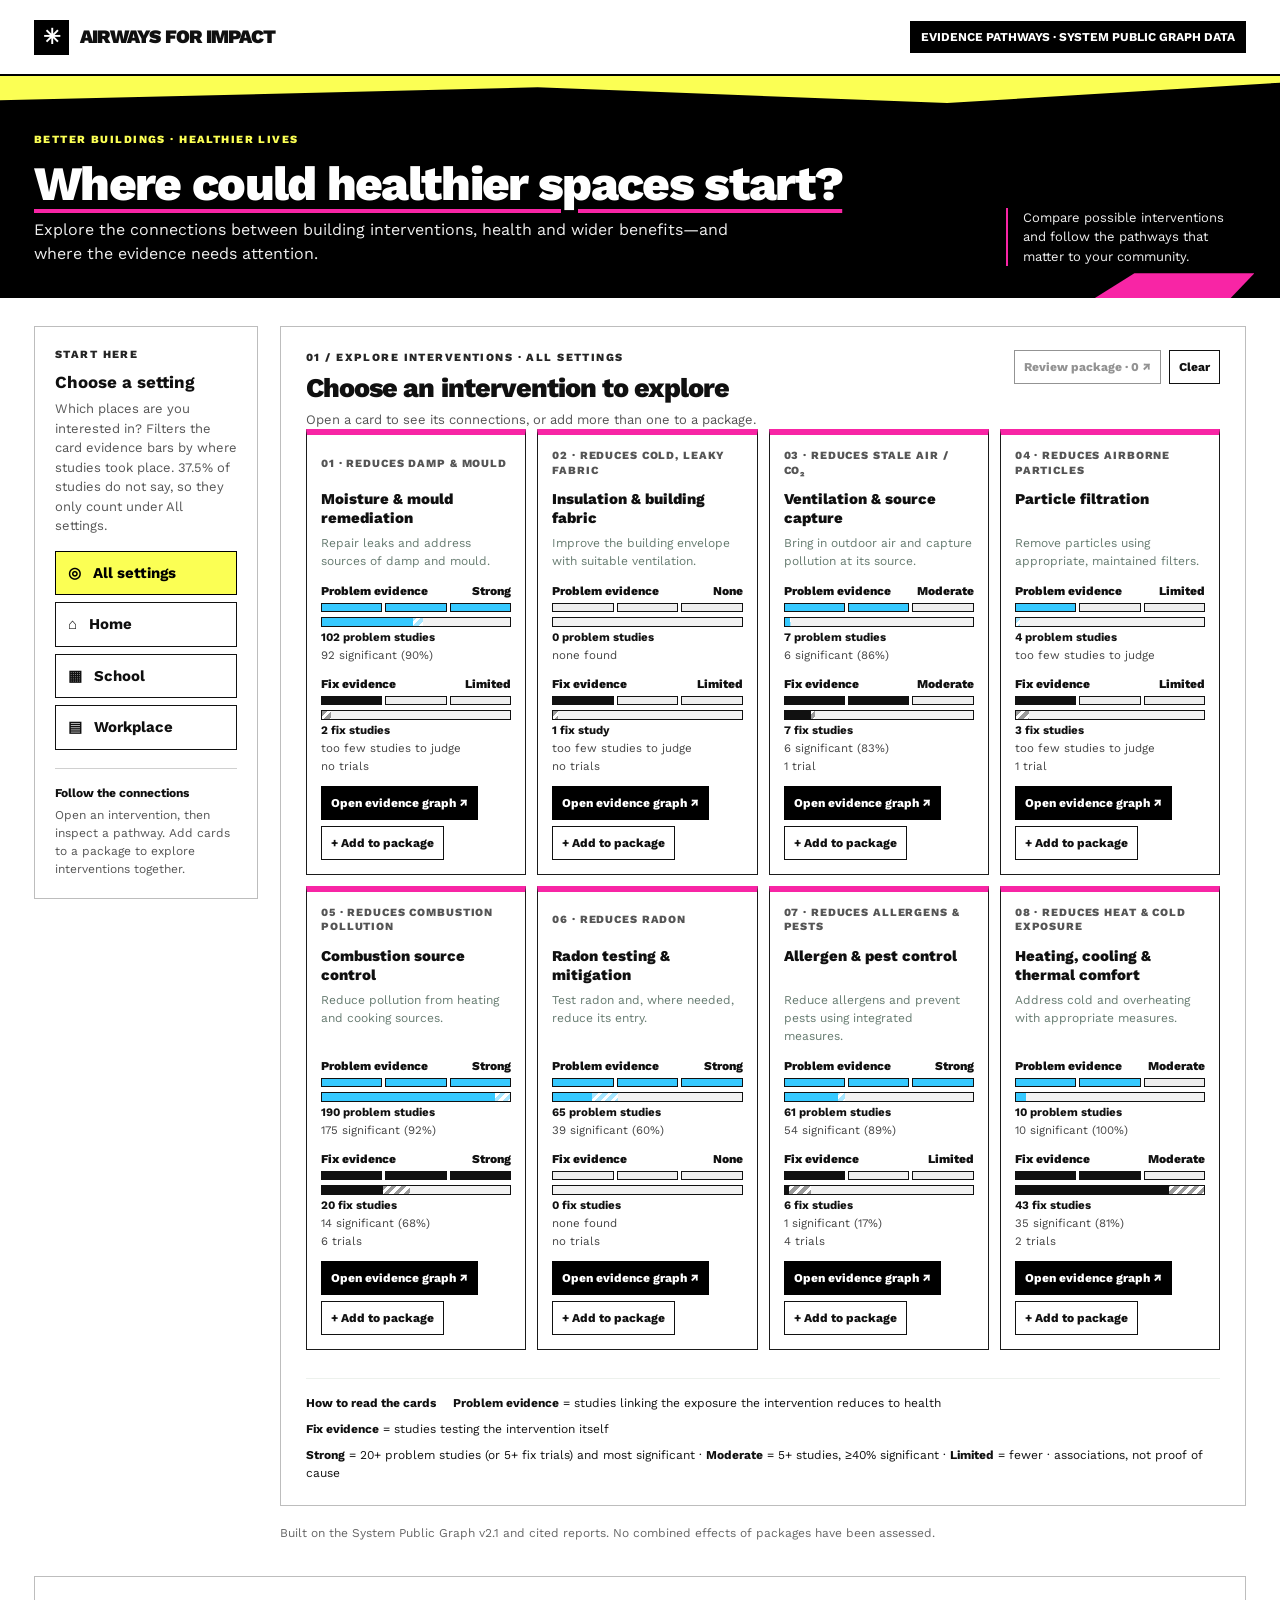
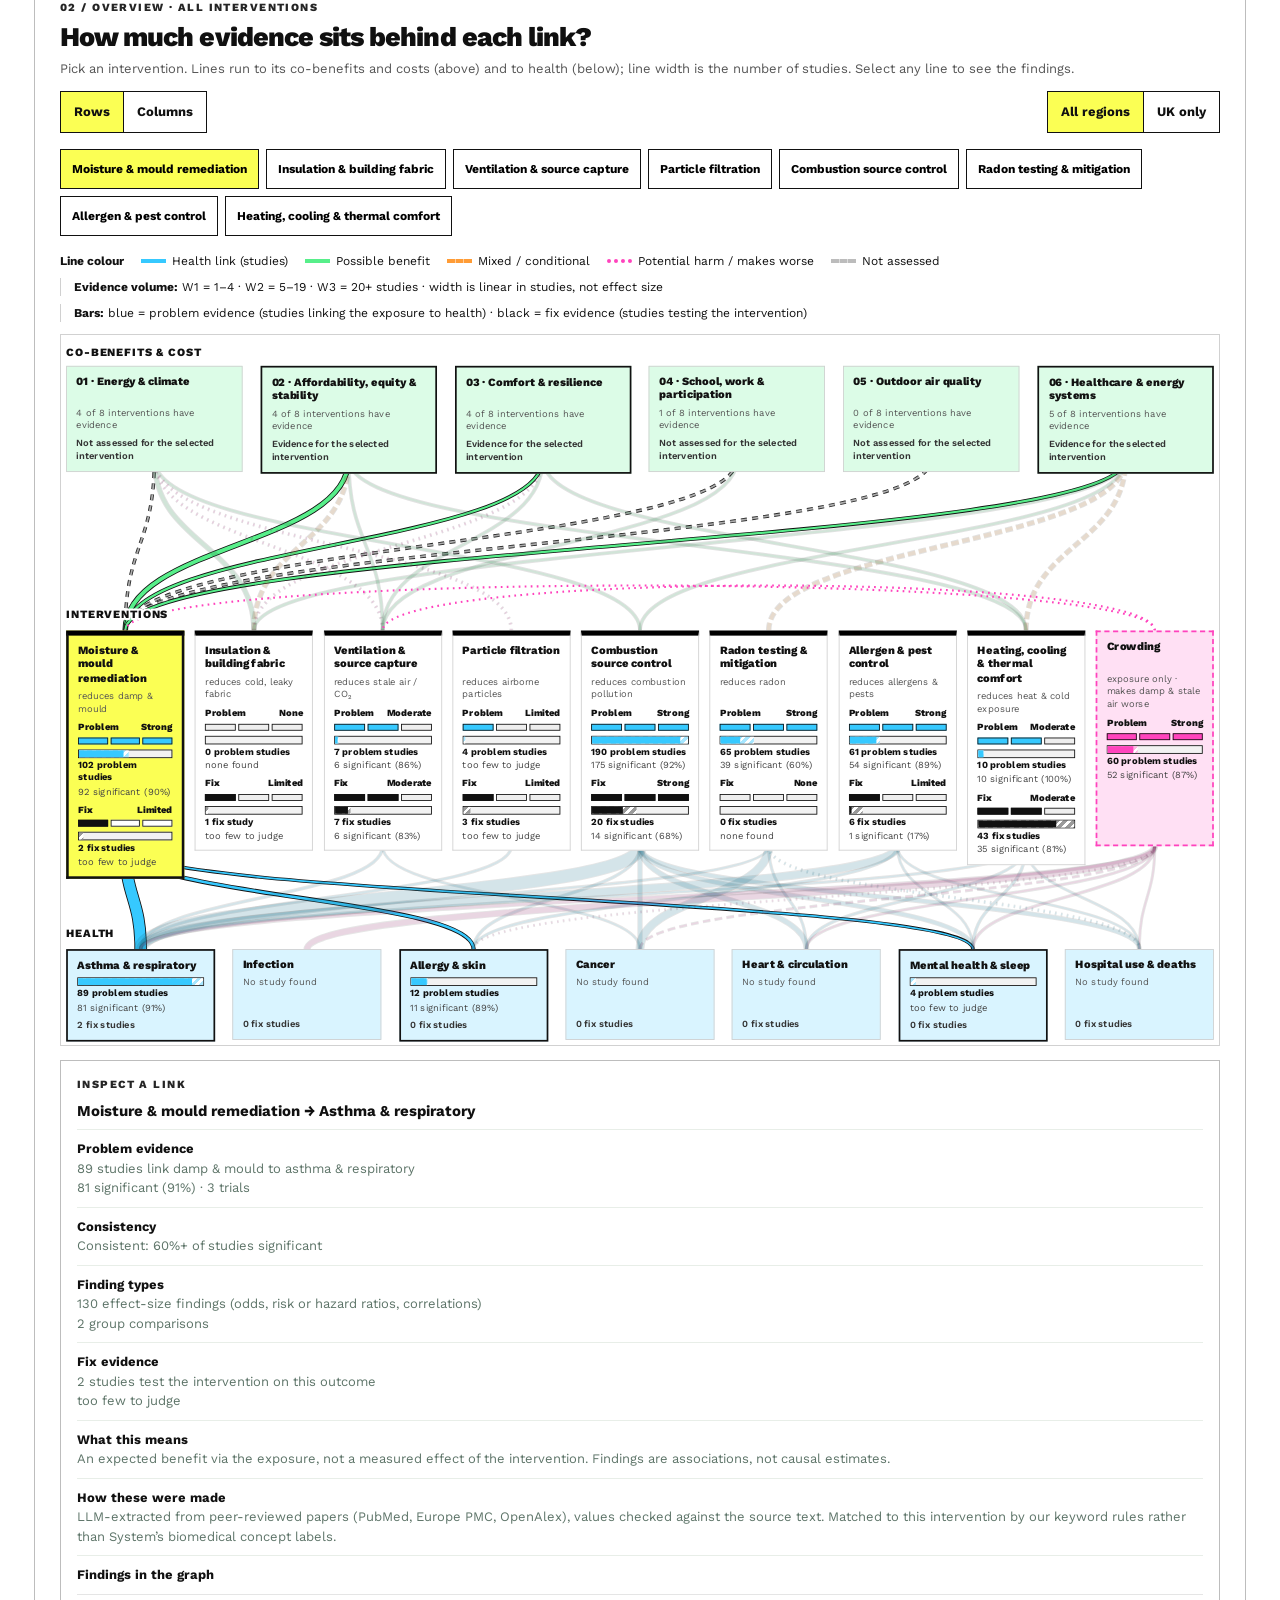
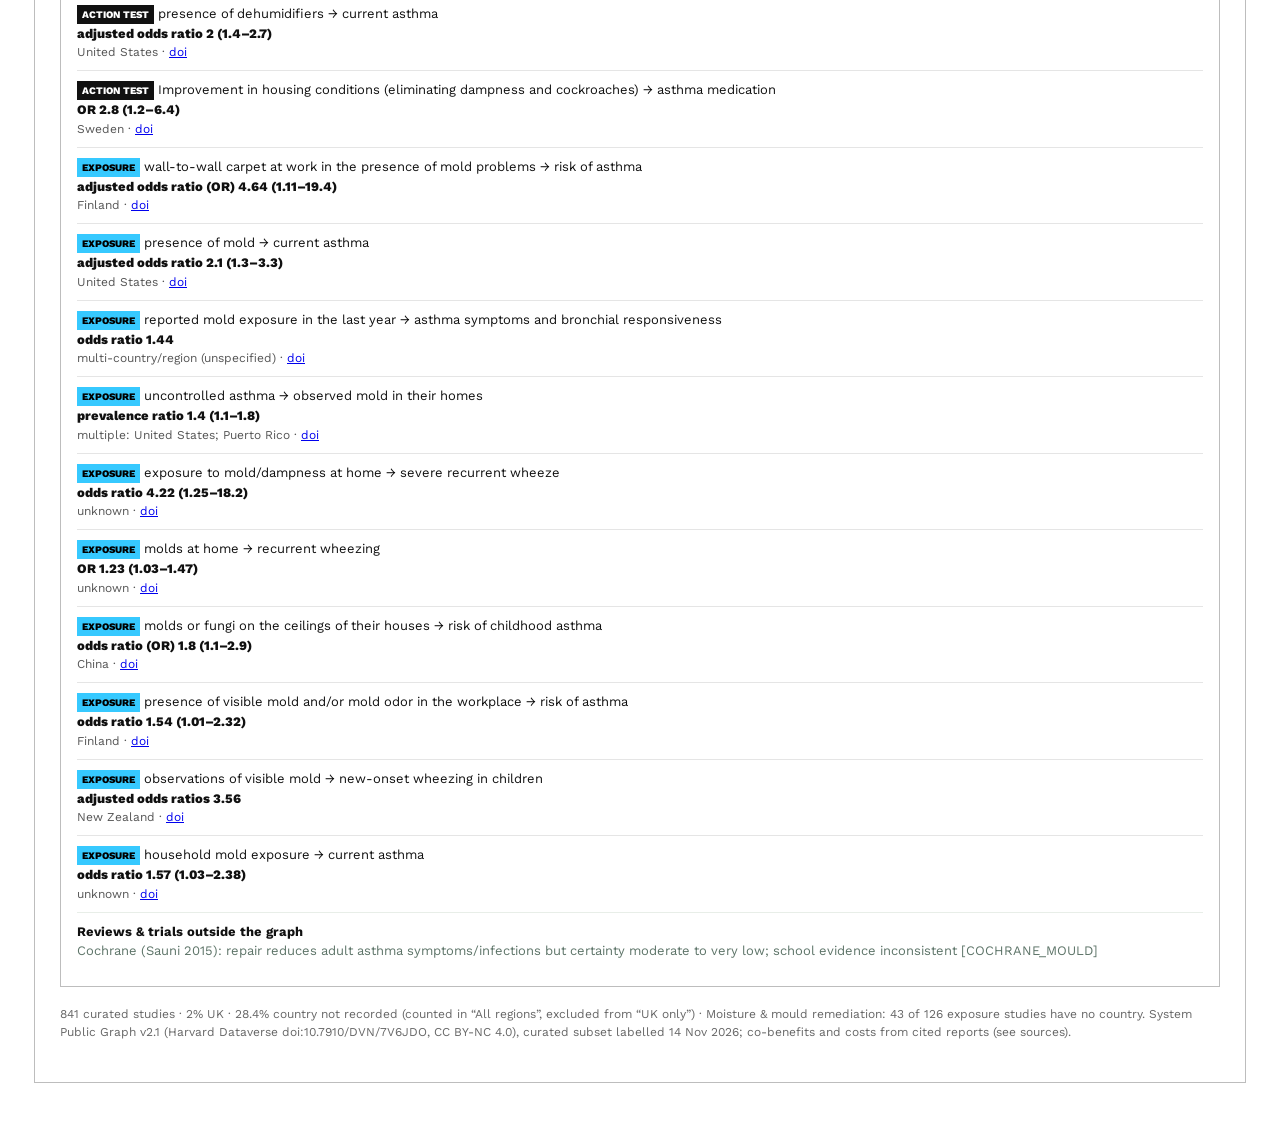
==== commit 29e41b11: "Consistent intervention wording; mockup graph headers" ====
--- a/index.html
+++ b/index.html
@@ -40,21 +40,24 @@
 .gn.cob .gs2,.gn.int .gx{margin-top:auto}.gn.hl .gs2{margin-top:auto}
 
 .gn.int.sel .seg[style*='#eee']{background:#fff!important}
+
+.ginspect{max-height:none!important;overflow:visible!important;height:auto}
 .back{display:inline-block;margin:18px 0 0;font-weight:800;color:#111}.pkgnote{background:#fff8d2;border:1px solid #c8ba55;padding:10px 13px;font-size:13px;margin-top:12px}</style></head><body>
 <header class="top"><div class="shell"><div class="brand"><span class="mark">✳</span> Airways for Impact</div><span class="tag">Evidence pathways · System Public Graph data</span></div></header>
-<main class="shell main"><div class="hero"><div><div class="eyebrow">Better buildings · healthier lives</div><h1>Where could healthier spaces start?</h1><p>Explore the connections between building interventions, health and wider benefits—and where the evidence needs attention.</p></div><div class="hero-note">Compare possible actions and follow the pathways that matter to your community.</div></div>
-<div class="layout"><aside class="side"><div class="cap">Start here</div><h2>Choose a setting</h2><p>Which places are you interested in? Filters the card evidence bars by where studies took place. 37.5% of studies do not say, so they only count under All settings.</p><div class="choices" role="group" aria-label="Setting"><button class="choice" data-setting="All" aria-pressed="true">◎ &nbsp; All settings</button><button class="choice" data-setting="Home" aria-pressed="false">⌂ &nbsp; Home</button><button class="choice" data-setting="School" aria-pressed="false">▦ &nbsp; School</button><button class="choice" data-setting="Workplace" aria-pressed="false">▤ &nbsp; Workplace</button></div><div class="side-note"><b>Follow the connections</b>Open an intervention, then inspect a pathway. Add cards to a package to explore actions together.</div></aside>
-<div><section class="panel"><div class="panelhead"><div><div class="eyebrow">01 / Explore interventions · <span id="setting-label">All settings</span></div><h2>Choose an action to explore</h2><p>Open a card to see its connections, or add more than one to a package.</p></div><span style="display:flex;gap:8px;flex-wrap:wrap"><button class="btn" id="review" type="button" disabled>Review package · 0 ↗</button><button class="btn" id="clear2" type="button">Clear</button></span></div><div class="sim"><b>Real data.</b> Evidence strength is graded from the curated System Public Graph v2.1: number of studies, share with a statistically significant result, and trials. It rates the evidence base, not the size of the effect.</div><div id="cards" class="cards"></div><div class="card-legend" aria-label="Legend" style="display:flex;flex-wrap:wrap;gap:8px 17px;border-top:1px solid #edf1ed;margin-top:17px;padding-top:15px;font-size:12px;color:#111"><b>How to read the cards</b><span><b>Problem evidence</b> = studies linking the exposure the action reduces to health</span><span><b>Fix evidence</b> = studies testing the action itself</span><span><b>Strong</b> = 20+ problem studies (or 5+ fix trials) and most significant · <b>Moderate</b> = 5+ studies, ≥40% significant · <b>Limited</b> = fewer · associations, not proof of cause</span></div><div hidden class="old-legend"><b>Line colour + pattern</b><span class="leg"><i class="stroke"></i> Benefit</span><span class="leg"><i class="stroke harm"></i> Potential harm</span><span class="leg"><i class="stroke mix"></i> Mixed</span><span class="leg"><i class="stroke na"></i> Not assessed</span><span class="weight"><b>Weight:</b> thicker = stronger reviewed evidence, not larger effect.</span></div></section>
+<main class="shell main"><div class="hero"><div><div class="eyebrow">Better buildings · healthier lives</div><h1>Where could healthier spaces start?</h1><p>Explore the connections between building interventions, health and wider benefits—and where the evidence needs attention.</p></div><div class="hero-note">Compare possible interventions and follow the pathways that matter to your community.</div></div>
+<div class="layout"><aside class="side"><div class="cap">Start here</div><h2>Choose a setting</h2><p>Which places are you interested in? Filters the card evidence bars by where studies took place. 37.5% of studies do not say, so they only count under All settings.</p><div class="choices" role="group" aria-label="Setting"><button class="choice" data-setting="All" aria-pressed="true">◎ &nbsp; All settings</button><button class="choice" data-setting="Home" aria-pressed="false">⌂ &nbsp; Home</button><button class="choice" data-setting="School" aria-pressed="false">▦ &nbsp; School</button><button class="choice" data-setting="Workplace" aria-pressed="false">▤ &nbsp; Workplace</button></div><div class="side-note"><b>Follow the connections</b>Open an intervention, then inspect a pathway. Add cards to a package to explore interventions together.</div></aside>
+<div><section class="panel"><div class="panelhead"><div><div class="eyebrow">01 / Explore interventions · <span id="setting-label">All settings</span></div><h2>Choose an intervention to explore</h2><p>Open a card to see its connections, or add more than one to a package.</p></div><span style="display:flex;gap:8px;flex-wrap:wrap"><button class="btn" id="review" type="button" disabled>Review package · 0 ↗</button><button class="btn" id="clear2" type="button">Clear</button></span></div><div id="cards" class="cards"></div><div class="card-legend" aria-label="Legend" style="display:flex;flex-wrap:wrap;gap:8px 17px;border-top:1px solid #edf1ed;margin-top:17px;padding-top:15px;font-size:12px;color:#111"><b>How to read the cards</b><span><b>Problem evidence</b> = studies linking the exposure the intervention reduces to health</span><span><b>Fix evidence</b> = studies testing the intervention itself</span><span><b>Strong</b> = 20+ problem studies (or 5+ fix trials) and most significant · <b>Moderate</b> = 5+ studies, ≥40% significant · <b>Limited</b> = fewer · associations, not proof of cause</span></div><div hidden class="old-legend"><b>Line colour + pattern</b><span class="leg"><i class="stroke"></i> Benefit</span><span class="leg"><i class="stroke harm"></i> Potential harm</span><span class="leg"><i class="stroke mix"></i> Mixed</span><span class="leg"><i class="stroke na"></i> Not assessed</span><span class="weight"><b>Weight:</b> thicker = stronger reviewed evidence, not larger effect.</span></div></section>
 <section class="pack" id="package" hidden style="display:none"><div><div class="eyebrow">02 / Explore together</div><h2>Build an intervention package</h2><p id="pack-note">Add two or more cards to consider their connections together.</p><div id="selected" class="selected"></div><div id="pack-comparison"></div></div><div class="package-actions"><button id="open-package" class="btn primary" type="button" disabled>Open package evidence graph ↗</button><button id="clear" class="btn" type="button">Clear selection</button></div></section><p class="foot">Built on the System Public Graph v2.1 and cited reports. No combined effects of packages have been assessed.</p></div></div><section class="panel" id="graph" aria-labelledby="graph-title" style="margin-top:16px">
-<div class="panelhead"><div><div class="eyebrow">02 / Overview · all actions</div><h2 id="graph-title">How much evidence sits behind each link?</h2><p>Pick an action. Lines run to its wider outcomes (above) and to health (below); line width is the number of studies. Select any line to see the findings.</p></div>
-<div class="gctl"><div class="seg" role="group" aria-label="Layout"><button type="button" data-layout="rows" aria-pressed="true">Rows</button><button type="button" data-layout="cols" aria-pressed="false">Columns</button></div>
-<div class="seg" role="group" aria-label="Evidence from"><button type="button" data-region="all" aria-pressed="true">All regions</button><button type="button" data-region="uk" aria-pressed="false">UK only</button></div></div></div>
-<div id="gpick" class="gpick" role="group" aria-label="Choose an action"></div>
+<div class="panelhead"><div><div class="eyebrow">02 / Overview · all interventions</div><h2 id="graph-title">How much evidence sits behind each link?</h2><p>Pick an intervention. Lines run to its co-benefits and costs (above) and to health (below); line width is the number of studies. Select any line to see the findings.</p></div>
+</div>
+<div class="gctl" style="justify-content:space-between;width:100%;margin:12px 0 14px"><div class="seg" role="group" aria-label="Layout"><button type="button" data-layout="rows" aria-pressed="true">Rows</button><button type="button" data-layout="cols" aria-pressed="false">Columns</button></div>
+<div class="seg" role="group" aria-label="Evidence from"><button type="button" data-region="all" aria-pressed="true">All regions</button><button type="button" data-region="uk" aria-pressed="false">UK only</button></div></div>
+<div id="gpick" class="gpick" role="group" aria-label="Choose an intervention"></div>
+<div class="glegend" style="border-top:0;margin-top:4px;padding-top:0;margin-bottom:12px"><b>Line colour</b><span class="leg"><i class="gl" style="border-color:#36c9ff"></i> Health link (studies)</span><span class="leg"><i class="gl" style="border-color:#57ef8a"></i> Possible benefit</span><span class="leg"><i class="gl" style="border-color:#ff9c36;border-top-style:dashed"></i> Mixed / conditional</span><span class="leg"><i class="gl" style="border-color:#ff43bd;border-top-style:dotted"></i> Potential harm / makes worse</span><span class="leg"><i class="gl" style="border-color:#bcbcbc;border-top-style:dashed"></i> Not assessed</span>
+<span class="weight"><b>Evidence volume:</b> W1 = 1–4 · W2 = 5–19 · W3 = 20+ studies · width is linear in studies, not effect size</span>
+<span class="weight"><b>Bars:</b> blue = problem evidence (studies linking the exposure to health) · black = fix evidence (studies testing the intervention)</span></div>
 <div class="gwrap"><div class="gscroll"><svg id="gsvg" role="group" aria-label="Evidence graph"></svg></div>
 <aside class="ginspect" aria-live="polite"><div class="eyebrow">Inspect a link</div><div id="ginspect"></div></aside></div>
-<div class="glegend"><b>Line colour</b><span class="leg"><i class="gl" style="border-color:#36c9ff"></i> Health link (studies)</span><span class="leg"><i class="gl" style="border-color:#57ef8a"></i> Possible benefit</span><span class="leg"><i class="gl" style="border-color:#ff9c36;border-top-style:dashed"></i> Mixed / conditional</span><span class="leg"><i class="gl" style="border-color:#ff43bd;border-top-style:dotted"></i> Potential harm / makes worse</span><span class="leg"><i class="gl" style="border-color:#bcbcbc;border-top-style:dashed"></i> Not assessed</span>
-<span class="weight"><b>Evidence volume:</b> W1 = 1–4 · W2 = 5–19 · W3 = 20+ studies · width is linear in studies, not effect size</span>
-<span class="weight"><b>Bars:</b> blue = problem evidence (studies linking the exposure to health) · black = fix evidence (studies testing the action)</span></div>
 <p class="foot" id="gfoot"></p>
 </section>
 </main><div id="announcement" class="live" aria-live="polite"></div>
@@ -73,7 +76,7 @@
    '<div class="cb-l">'+n+' '+lbl.toLowerCase()+' stud'+(n===1?'y':'ies')+(all?'':' in '+key+' settings <span class="cb-of">(of '+s.studies+')</span>')+'</div><div class="cb-l2">'+(all?sig(s):'significance shown under All settings')+'</div>'+(sub2||'')+'</div>';}
  var p=it.strength.p,f=it.strength.f,pn=all?p.studies:(it.settings[key]||0),fn=all?f.studies:(it.int_settings[key]||0);
  var tr=f.trials?f.trials+' trial'+(f.trials===1?'':'s'):'no trials';
- var out=(it.notes&&it.notes.length)?'<div class="cb-x">+ outside review or trial</div>':'';
+ var out='';
  return '<div class="cardbars">'+block('Problem',p,pn,mxP,'#36c9ff','#a6e6ff','')+block('Fix',f,fn,mxF,'#111','#9a9a9a','<div class="cb-l2">'+tr+'</div>'+out)+'</div>';};
 })();</script>
 <script>
@@ -91,7 +94,7 @@
 const graphic=`<svg class="card-graph" viewBox="0 0 230 107" role="img" aria-label="Illustrative pathways: example benefit with stronger evidence, mixed evidence, and unassessed wider outcomes"><circle cx="24" cy="53" r="14" fill="#d5eadb" stroke="#71a486"/><text x="24" y="57" text-anchor="middle" class="svg-small">A</text><path d="M39 48 C64 48 66 19 91 19" fill="none" stroke="#23816a" stroke-width="5"/><path d="M39 53 C64 53 66 53 91 53" fill="none" stroke="#c27c20" stroke-width="3" stroke-dasharray="5 3"/><path d="M39 58 C64 58 66 87 91 87" fill="none" stroke="#8b9b92" stroke-width="2" stroke-dasharray="5 4"/><circle cx="97" cy="19" r="4" fill="#23816a"/><circle cx="97" cy="53" r="4" fill="#c27c20"/><circle cx="97" cy="87" r="4" fill="#8b9b92"/><text x="106" y="16" class="svg-label">Health</text><text x="106" y="27" class="svg-small">Benefit · example</text><text x="106" y="50" class="svg-label">Equity</text><text x="106" y="61" class="svg-small">Mixed · example</text><text x="106" y="84" class="svg-label">Wider outcomes</text><text x="106" y="95" class="svg-small">Not assessed</text></svg>`;
 function render(){const root=document.getElementById('cards');root.innerHTML=data.map((d,i)=>{const selected=states.selected.has(i);return `<article class="card"><div class="card-top"><span class="number">${String(i+1).padStart(2,'0')} · ${window.HP_expLabel(i)}</span>${selected?'<span class="chip">In package</span>':''}</div><h3>${d.name}</h3><div class="card-body"><p>${d.desc}</p><div class="front-foot">${window.HP_verdict(i)}</div>${window.HP_cardBars(i,states.setting)}</div><div class="card-actions"><button class="btn primary" type="button" data-map="${i}" >Open evidence graph ↗</button><button class="btn" type="button" data-add="${i}" aria-pressed="${selected}">${selected?'✓ Added':'+ Add to package'}</button></div></article>`}).join('');
  document.getElementById('selected').innerHTML=[...states.selected].map(i=>`<span class="chip">${data[i].name}</span>`).join('');
- document.getElementById('pack-note').textContent=states.selected.size>=2?'Package selected. Combined effects and interactions have not been assessed; component evidence cannot simply be added.':states.selected.size===1?'Add another card to explore actions together.':'Add two or more cards to consider their connections together.';
+ document.getElementById('pack-note').textContent=states.selected.size>=2?'Package selected. Combined effects and interactions have not been assessed; component evidence cannot simply be added.':states.selected.size===1?'Add another card to explore interventions together.':'Add two or more cards to consider their connections together.';
  document.getElementById('review').textContent=`Review package · ${states.selected.size} ↗`;document.getElementById('review').disabled=states.selected.size<1;
  document.getElementById('pack-comparison').innerHTML=states.selected.size>=2?'<p style="margin-top:12px"><b>Combined effect:</b> Not assessed &nbsp;·&nbsp; <b>Shared outcomes:</b> not assessed &nbsp;·&nbsp; <b>Interactions and trade-offs:</b> not assessed</p><p>Compare the individual pathways with the evidence for the package as a whole.</p>':'';
  document.getElementById('open-package').disabled=states.selected.size<1;
@@ -139,10 +142,10 @@
  {name:'06 · Healthcare & energy systems',note:'Specify healthcare cost year and grid timing. Demand may rise; do not double-count health effects as monetary benefits.',items:[
  ['Healthcare spending','£/person/year if linked to the intervention; specify cost year'],['Peak electricity demand','kW/building; specify grid timing'],['Electricity flexibility','Source-defined unit and grid timing']]}
 ];
-function renderImpactMatrix(selected,isPackage){const root=document.getElementById('impact-matrix'),cols=selected.map(i=>data[i].name).concat(isPackage?['Package as a whole']:[]),count=indicatorGroups.reduce((a,g)=>a+g.items.length,0);root.hidden=false;root.innerHTML=`<div class="eyebrow">Complete indicator framework</div><h3>Impact matrix · every index</h3><p class="scope-note">The map above shows example connections only; this matrix accounts for all ${count} indicators across health, exposure and the six co-benefit groups. No graph evidence has been connected. Every cell is unassessed—not zero or evidence of no effect. Scroll each table horizontally to compare all selected actions${isPackage?' and the package':''}.</p><div class="matrix-actions"><button type="button" class="btn" data-groups="open">Expand all groups</button><button type="button" class="btn" data-groups="close">Collapse all groups</button></div>${indicatorGroups.map(g=>`<details class="index-group"><summary>${escapeText(g.name)} <span class="index-count">${g.items.length} indicator${g.items.length===1?'':'s'}</span></summary><div class="group-content"><p>${escapeText(g.note)}</p><div class="matrix-scroll"><table class="matrix"><thead><tr><th scope="col">Indicator · suggested measurement</th>${cols.map((name,k)=>`<th scope="col" ${isPackage&&k===cols.length-1?'class="joint-head"':''}>${escapeText(name)}</th>`).join('')}</tr></thead><tbody>${g.items.map(([name,unit])=>`<tr><th scope="row">${escapeText(name)}<span class="indicator-unit">${escapeText(unit)}</span></th>${cols.map(()=>'<td class="unknown-cell">? Not assessed</td>').join('')}</tr>`).join('')}</tbody></table></div></div></details>`).join('')}<p class="scope-note">For comparisons, record the baseline, intervention components, setting, population, geography, follow-up, units and observed/modelled status. Keep UK and international findings distinct. Package effects and interactions require direct assessment; do not add component effects.</p>`;}
+function renderImpactMatrix(selected,isPackage){const root=document.getElementById('impact-matrix'),cols=selected.map(i=>data[i].name).concat(isPackage?['Package as a whole']:[]),count=indicatorGroups.reduce((a,g)=>a+g.items.length,0);root.hidden=false;root.innerHTML=`<div class="eyebrow">Complete indicator framework</div><h3>Impact matrix · every index</h3><p class="scope-note">The map above shows example connections only; this matrix accounts for all ${count} indicators across health, exposure and the six co-benefit groups. No graph evidence has been connected. Every cell is unassessed—not zero or evidence of no effect. Scroll each table horizontally to compare all selected interventions${isPackage?' and the package':''}.</p><div class="matrix-actions"><button type="button" class="btn" data-groups="open">Expand all groups</button><button type="button" class="btn" data-groups="close">Collapse all groups</button></div>${indicatorGroups.map(g=>`<details class="index-group"><summary>${escapeText(g.name)} <span class="index-count">${g.items.length} indicator${g.items.length===1?'':'s'}</span></summary><div class="group-content"><p>${escapeText(g.note)}</p><div class="matrix-scroll"><table class="matrix"><thead><tr><th scope="col">Indicator · suggested measurement</th>${cols.map((name,k)=>`<th scope="col" ${isPackage&&k===cols.length-1?'class="joint-head"':''}>${escapeText(name)}</th>`).join('')}</tr></thead><tbody>${g.items.map(([name,unit])=>`<tr><th scope="row">${escapeText(name)}<span class="indicator-unit">${escapeText(unit)}</span></th>${cols.map(()=>'<td class="unknown-cell">? Not assessed</td>').join('')}</tr>`).join('')}</tbody></table></div></div></details>`).join('')}<p class="scope-note">For comparisons, record the baseline, intervention components, setting, population, geography, follow-up, units and observed/modelled status. Keep UK and international findings distinct. Package effects and interactions require direct assessment; do not add component effects.</p>`;}
 document.addEventListener('click',e=>{const b=e.target.closest('[data-groups]');if(b)document.querySelectorAll('#impact-matrix details').forEach(d=>d.open=b.dataset.groups==='open');});
 function node(x,y,name,accent='#fff',width=175){const parts=wrap(name);return `<g><rect x="${x}" y="${y}" width="${width}" height="48" fill="${accent}" stroke="#fff"/><text class="node-title" x="${x+10}" y="${y+(parts.length>1?19:29)}">${parts.map((s,k)=>`<tspan x="${x+10}" dy="${k?14:0}">${escapeText(s)}</tspan>`).join('')}</text></g>`;}
-function openPackage(){const selected=[...states.selected];if(selected.length<2)return;const h=Math.max(470,selected.length*69+165),outcomes=['Health outcomes','Equity in outcomes','Healthcare use','Climate resilience'];const outcomeY=[58,132,206,280];document.getElementById('map-title').textContent='Joint intervention systems map';document.getElementById('map-subtitle').textContent=`${selected.length} actions selected · ${selected.map(i=>data[i].name).join(' + ')} · ${states.setting} is a preview, not a data filter.`;document.getElementById('network').setAttribute('viewBox',`0 0 1020 ${h}`);links=[];let svg=defs()+'<text class="heading" x="27" y="22">SELECTED ACTIONS</text><text class="heading" x="282" y="22">INDOOR CONDITIONS</text><text class="heading" x="565" y="22">SHARED OUTCOMES</text>';const nodeList=[];
+function openPackage(){const selected=[...states.selected];if(selected.length<2)return;const h=Math.max(470,selected.length*69+165),outcomes=['Health outcomes','Equity in outcomes','Healthcare use','Climate resilience'];const outcomeY=[58,132,206,280];document.getElementById('map-title').textContent='Joint intervention systems map';document.getElementById('map-subtitle').textContent=`${selected.length} interventions selected · ${selected.map(i=>data[i].name).join(' + ')} · ${states.setting} is a preview, not a data filter.`;document.getElementById('network').setAttribute('viewBox',`0 0 1020 ${h}`);links=[];let svg=defs()+'<text class="heading" x="27" y="22">SELECTED ACTIONS</text><text class="heading" x="282" y="22">INDOOR CONDITIONS</text><text class="heading" x="565" y="22">SHARED OUTCOMES</text>';const nodeList=[];
  selected.forEach((i,k)=>{const y=44+k*69,oi=Math.floor(k/2)%4,oy=outcomeY[oi];nodeList.push(node(27,y,data[i].name,'#fbff54',183),node(282,y,data[i].condition,'#fff',183));let type=['benefit','mixed','harm'][k%3],w=['W3','W2','W1'][k%3];links.push({from:data[i].name,to:data[i].condition,type,weight:w});svg+=drawEdge(links.length-1,210,y+24,277,y+24);links.push({from:data[i].condition,to:outcomes[oi],type:k%3===1?'mixed':'benefit',weight:['W2','W1','W3'][k%3]});svg+=drawEdge(links.length-1,465,y+24,560,oy+24);});
  outcomes.forEach((o,k)=>nodeList.push(node(565,outcomeY[k],o,'#fff',177)));const py=h-69;svg+=`<path d="M13 45 V${py+24} H27" fill="none" stroke="#36c9ff" stroke-width="3" stroke-dasharray="3 5"/><text x="27" y="${py-8}" fill="#36c9ff" font-size="11" font-weight="700">SELECTED TOGETHER (NOT AN EVIDENCE LINK)</text>`;nodeList.push(node(27,py,'Package as a whole','#36c9ff',183),node(565,py,'Joint effect on outcomes','#fff',177));links.push({from:'Package as a whole',to:'Joint effect on outcomes',type:'unknown',weight:'?',joint:true});svg+=drawEdge(links.length-1,210,py+24,560,py+24);svg+=nodeList.join('');document.getElementById('network').innerHTML=svg;showLinks();
  renderImpactMatrix(selected,true);selectLink(links.length-1);document.getElementById('map-dialog').showModal();}
@@ -154,7 +157,7 @@
 document.getElementById('jump-matrix').addEventListener('click',()=>document.getElementById('impact-matrix').scrollIntoView({behavior:'smooth',block:'start'}));
 document.getElementById('inspect-style').closest('.metric').insertAdjacentHTML('afterend','<div class="metric"><b>What this link means</b><span id="joint-detail"></span></div>');
 function selectLink(i){currentLink=i;const e=links[i];document.getElementById('inspect-title').textContent=`${i+1}. ${e.from} → ${e.to}`;let status=document.getElementById('inspect-style');status.textContent=`${pointStyles[e.type].label} · ${weightText[e.weight]}${e.joint?' · package evidence':''}`;status.style.color='#111';document.getElementById('joint-detail').textContent=e.joint?'Direct evidence for this combination and its interactions is required. Component links cannot be added to estimate the joint effect.':'Component pathway only; the example direction and confidence grade are invented and do not establish causality.';document.querySelectorAll('[data-link]').forEach(x=>x.setAttribute('aria-pressed',String(Number(x.dataset.link)===i)));document.querySelectorAll('[data-line]').forEach(x=>{const j=Number(x.dataset.line);x.style.opacity=j===i?'1':'.7';x.style.filter=j===i?'drop-shadow(0 0 3px white)':'none';x.setAttribute('stroke-width',widthFor(links[j])+(j===i?1:0));});}
-function openMap(i){const d=data[i],c=mapContexts[i];document.getElementById('network').setAttribute('viewBox','0 0 900 365');renderImpactMatrix([i],false);document.getElementById('map-title').textContent=d.name;document.getElementById('map-subtitle').textContent=`${states.setting} · ${d.desc} Setting is a preview only; not a data filter.`;const names=['Selected action',...c.slice(0,3),...c.slice(3), 'Healthcare use','School / work absence','Climate resilience','Energy & affordability'];links=edges.map(([a,b,type],n)=>({from:names[a],to:names[b],type,weight:type==='unknown'?'?':['W3','W2','W1'][n%3]}));let svg=defs()+'<text class="heading" x="15" y="16">INTERVENTION</text><text class="heading" x="230" y="16">INDOOR CONDITIONS</text><text class="heading" x="450" y="16">HEALTH &amp; EQUITY</text><text class="heading" x="675" y="16">WIDER OUTCOMES</text>';
+function openMap(i){const d=data[i],c=mapContexts[i];document.getElementById('network').setAttribute('viewBox','0 0 900 365');renderImpactMatrix([i],false);document.getElementById('map-title').textContent=d.name;document.getElementById('map-subtitle').textContent=`${states.setting} · ${d.desc} Setting is a preview only; not a data filter.`;const names=['Selected intervention',...c.slice(0,3),...c.slice(3), 'Healthcare use','School / work absence','Climate resilience','Energy & affordability'];links=edges.map(([a,b,type],n)=>({from:names[a],to:names[b],type,weight:type==='unknown'?'?':['W3','W2','W1'][n%3]}));let svg=defs()+'<text class="heading" x="15" y="16">INTERVENTION</text><text class="heading" x="230" y="16">INDOOR CONDITIONS</text><text class="heading" x="450" y="16">HEALTH &amp; EQUITY</text><text class="heading" x="675" y="16">WIDER OUTCOMES</text>';
  edges.forEach(([a,b,type],n)=>{let [x1,y1]=positions[a],[x2,y2]=positions[b];x1+=165;x2-=5;y1+=23;y2+=23;svg+=drawEdge(n,x1,y1,x2,y2);});
  names.forEach((name,j)=>{let [x,y]=positions[j];const lines=wrap(name);svg+=`<g><rect x="${x}" y="${y}" width="165" height="46" rx="3" fill="${j===0?'#e9f4ea':'#fff'}" stroke="${j===0?'#599373':'#c9d8cd'}"/><text class="node-title" x="${x+11}" y="${y+(lines.length>1?19:27)}">${lines.map((line,k)=>`<tspan x="${x+11}" dy="${k?14:0}">${escapeText(line)}</tspan>`).join('')}</text></g>`;});document.getElementById('network').innerHTML=svg;
  showLinks();selectLink(0);document.getElementById('map-dialog').showModal();}
@@ -209,19 +212,19 @@
   VIS.forEach(i=>INTS[i].cob.forEach((c,ci)=>{const s=isSel(i),a=top(P.int[i]),b=cobEnd(P.cob[c.g]);E+=curve(a[0],a[1],b[0],b[1],COL[c.type],s?1:.12,c.w==='W2'?4.5:2.5,DASH[c.type],rows,s?`cob:${i}:${c.g}:${ci}`:null);}));
   slots.forEach(i=>{const it=ITEM(i);HL.forEach((h,k)=>{const e=edgeP(it,h.key),v=e.studies;if(!v)return;const s=isSel(i)||(ONLY.length>1&&i===8);
     const a=bot(P.int[i]),b=hlEnd(P.hl[k]),c=cons(e.pct_sig);E+=curve(a[0],a[1],b[0],b[1],i===8?COL.harm:COL.health,s?1:.1,lw(v),c[0],rows,s?`hl:${i}:${k}`:null);
-    if(i===st.sel)B+=badge(a[0]+(b[0]-a[0])*.6,a[1]+(b[1]-a[1])*.6,e.pct_sig!=null&&v>=5?`${v} · ${e.pct_sig}% sig`:`${v}`);});});
+});});
   if(SHOWCR)CR.worsens.forEach(key=>{const t=INTS.findIndex(x=>x.key===key);if(!slots.includes(t))return;const a=P.int[8],b=P.int[t];
     E+=rows?`<path d="M${a.x+a.w/2} ${a.y} C${a.x+a.w/2} ${a.y-70} ${b.x+b.w/2} ${b.y-70} ${b.x+b.w/2} ${b.y}" fill="none" stroke="#ff43bd" stroke-width="2.5" stroke-dasharray="2 5"/>`:`<path d="M${a.x} ${a.y+30} C${a.x-46} ${a.y+30} ${b.x-46} ${b.y+30} ${b.x} ${b.y+30}" fill="none" stroke="#ff43bd" stroke-width="2.5" stroke-dasharray="2 5"/>`;});
-  CB.forEach((g,j)=>{const p=P.cob[j],hit=have.has(j);N+=fo(p.x,p.y,p.w,p.h,`<div class="gt">${esc(g.name)}</div><div class="gs">${g.n} of 8 actions have evidence</div><div class="gs2">${hit?'Evidence for the selected action':'Not assessed for the selected action'}</div>`,'cob'+(hit?' on':''));});
+  CB.forEach((g,j)=>{const p=P.cob[j],hit=have.has(j);N+=fo(p.x,p.y,p.w,p.h,`<div class="gt">${esc(g.name)}</div><div class="gs">${g.n} of 8 interventions have evidence</div><div class="gs2">${hit?'Evidence for the selected intervention':'Not assessed for the selected intervention'}</div>`,'cob'+(hit?' on':''));});
   slots.forEach(i=>{const it=ITEM(i),p=P.int[i],s=isSel(i),cr=i===8;
     const pS=uk()?{studies:it.exp_uk,pct_sig:null,level:P_(it).level}:P_(it), fS=uk()?{studies:it.direct_uk,pct_sig:null,level:F_(it).level}:F_(it);
     const body=`<div class="gt">${esc(it.name)}</div><div class="gs">${cr?'exposure only · makes damp &amp; stale air worse':'reduces '+esc(it.exposure)}</div>`+
       meter('Problem',pS,cr?'#ff43bd':'#36c9ff')+qbar(pS,maxP,cr?'#ff43bd':'#36c9ff',cr?'#ffb3e3':'#a6e6ff','problem')+
-      (cr?'':meter('Fix',fS,'#111')+qbar(fS,maxF,'#111','#9a9a9a','fix')+((it.notes&&it.notes.length)?`<div class="gx">+ outside review or trial</div>`:''));
+      (cr?'':meter('Fix',fS,'#111')+qbar(fS,maxF,'#111','#9a9a9a','fix'));
     N+=fo(p.x,p.y,p.w,p.h,body,'int'+(s?' sel':'')+(cr?' cr':''),cr?'':`data-kind="int" data-i="${i}" tabindex="0" role="button" aria-label="${esc(it.name)}"`);});
   HL.forEach((h,k)=>{const p=P.hl[k],v=hv(k);let e;if(fk.length===1)e=edgeP(sel,h.key);else{const sg=fk.reduce((a,i)=>{const x=edgeP(INTS[i],h.key);return a+(x.pct_sig!=null?Math.round((x.studies||0)*x.pct_sig/100):0);},0);e={studies:v,pct_sig:uk()||!v?null:Math.round(sg/v*100)};}const f=fk.reduce((a,i)=>a+(edgeF(INTS[i],h.key).studies||0),0);
     N+=fo(p.x,p.y,p.w,p.h,`<div class="gt">${esc(h.name)}</div>`+(v?qbar(e,maxHv,'#36c9ff','#a6e6ff','problem'):'<div class="gs">No study found</div>')+`<div class="gs2">${f} fix ${f===1?'study':'studies'}</div>`,'hl'+(v?' on':''));});
-  const hd=rows?[[0,18,'WIDER OUTCOMES'],[0,316,'ACTIONS · and the exposure each reduces'],[0,P.hl[0].y-14,'HEALTH · line width = studies · line style = consistency']]:[[0,26,'WIDER OUTCOMES'],[500,26,'ACTIONS'],[1070,26,'HEALTH']];
+  const hd=rows?[[0,18,'CO-BENEFITS & COST'],[0,P.int[slots[0]].y-14,'INTERVENTIONS'],[0,P.hl[0].y-14,'HEALTH']]:[[0,26,'CO-BENEFITS & COST'],[500,26,'INTERVENTIONS'],[1070,26,'HEALTH']];
   const svg=document.getElementById('gsvg');svg.classList.toggle('multi',n>1);svg.setAttribute('viewBox',`-6 -6 ${W+12} ${Hh+12}`);svg.style.minWidth=Math.min(W,1000)+'px';
   svg.innerHTML=E+N+B+hd.map(h=>`<text x="${h[0]}" y="${h[1]}" font-size="13" font-weight="800" letter-spacing="1" fill="#111" stroke="#fff" stroke-width="5" paint-order="stroke" stroke-linejoin="round">${h[2]}</text>`).join('');
   document.querySelectorAll('#gpick button').forEach(b=>b.setAttribute('aria-pressed',String(+b.dataset.pick===st.sel)));
@@ -242,13 +245,13 @@
     row('Problem evidence',`${e.studies} studies link ${esc(it.exposure)} to ${esc(h.name.toLowerCase())}${uk()?' (UK only)':''}<br>${sigtxt(e)}${e.trials?` · ${e.trials} trial${e.trials>1?'s':''}`:''}`)+
     (uk()?'':row('Consistency',{consistent:'Consistent: 60%+ of studies significant',mixed:'Mixed: 40–59% significant','mostly null':'Mostly null: under 40% significant',untestable:'No CI or p-value to test'}[c]))+
     (uk()?'':row('Finding types',`${e.effect_size||0} effect-size findings (odds, risk or hazard ratios, correlations)<br>${e.group_comparison||0} group comparisons`))+
-    (+p[1]===8?'':row('Fix evidence',`${f.studies||0} studies test the action on this outcome${(f.studies||0)?'<br>'+sigtxt(f):' — <span style="color:#b3006b;font-weight:700">gap: never tested directly</span>'}`))+
-    row('What this means','An expected benefit via the exposure, not a measured effect of the action. Findings are associations, not causal estimates.')+
-    row('How these were made','LLM-extracted from peer-reviewed papers (PubMed, Europe PMC, OpenAlex), values checked against the source text. Matched to this action by our keyword rules rather than System’s biomedical concept labels.')+
+    (+p[1]===8?'':row('Fix evidence',`${f.studies||0} studies test the intervention on this outcome${(f.studies||0)?'<br>'+sigtxt(f):' — <span style="color:#b3006b;font-weight:700">gap: never tested directly</span>'}`))+
+    row('What this means','An expected benefit via the exposure, not a measured effect of the intervention. Findings are associations, not causal estimates.')+
+    row('How these were made','LLM-extracted from peer-reviewed papers (PubMed, Europe PMC, OpenAlex), values checked against the source text. Matched to this intervention by our keyword rules rather than System’s biomedical concept labels.')+
     `<div class="metric"><b>Findings in the graph</b>${fl.length?'':'None in this view.'}</div><ul>${(uk()?fl.filter(f=>f.r==='UK'):fl).slice(0,12).map(f=>`<li><span class="tagk ${f.k==='exposure'?'e':''}">${f.k==='exposure'?'EXPOSURE':'ACTION TEST'}</span>${esc(f.a)} → ${esc(f.b)}<div><span class="st">${esc(f.st||'')} ${f.v!=null?esc(f.v):''}${f.lo!=null?` (${esc(f.lo)}–${esc(f.hi)})`:''}</span></div><div class="meta">${esc(f.c)}${f.r==='UK'?' · UK':''}${f.doi?` · <a href="https://doi.org/${esc(f.doi)}" target="_blank" rel="noopener">doi</a>`:''}</div></li>`).join('')}</ul>`;
     if(+p[1]!==8&&it.notes&&it.notes.length)html+=row('Reviews &amp; trials outside the graph',it.notes.map(esc).join('<br>'));}
   else if(p[0]==='cob'){const it=INTS[+p[1]],g=CB[+p[2]];
-    if(p[3]==='na')html=`<h4>${esc(it.name)} → ${esc(g.name)}</h4>`+row('Status','Not assessed: no evidence found for this action. A data gap worth funding.');
+    if(p[3]==='na')html=`<h4>${esc(it.name)} → ${esc(g.name)}</h4>`+row('Status','Not assessed: no evidence found for this intervention. A data gap worth funding.');
     else{const c=it.cob[+p[3]];html=`<h4>${esc(it.name)} → ${esc(g.name)}</h4>`+row('Direction',{benefit:'Possible benefit',mixed:'Mixed / conditional',harm:'Potential harm / trade-off'}[c.type]+' · '+c.w)+row('Evidence',esc(c.text))+row('Source',esc(c.src||'not quantified')+' · cited report, outside the System graph');}}
   el.innerHTML=html;
 }
